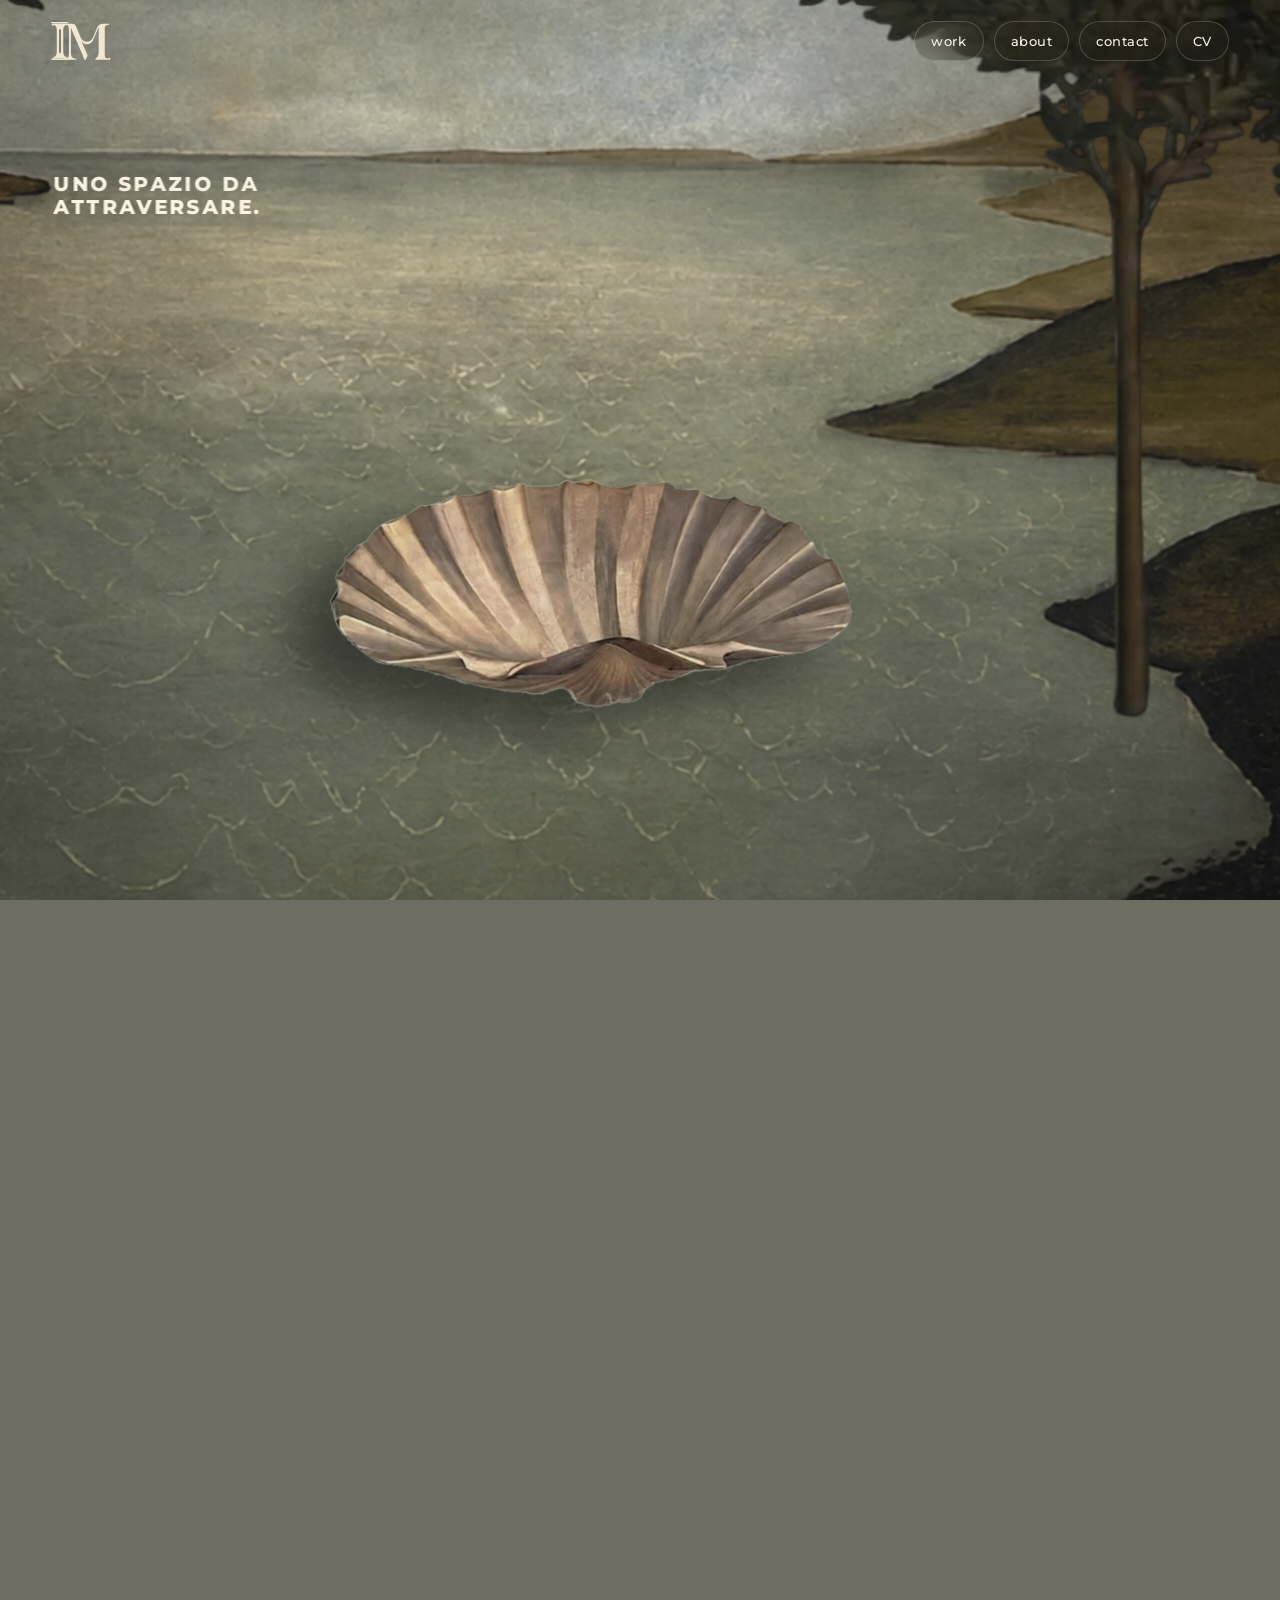
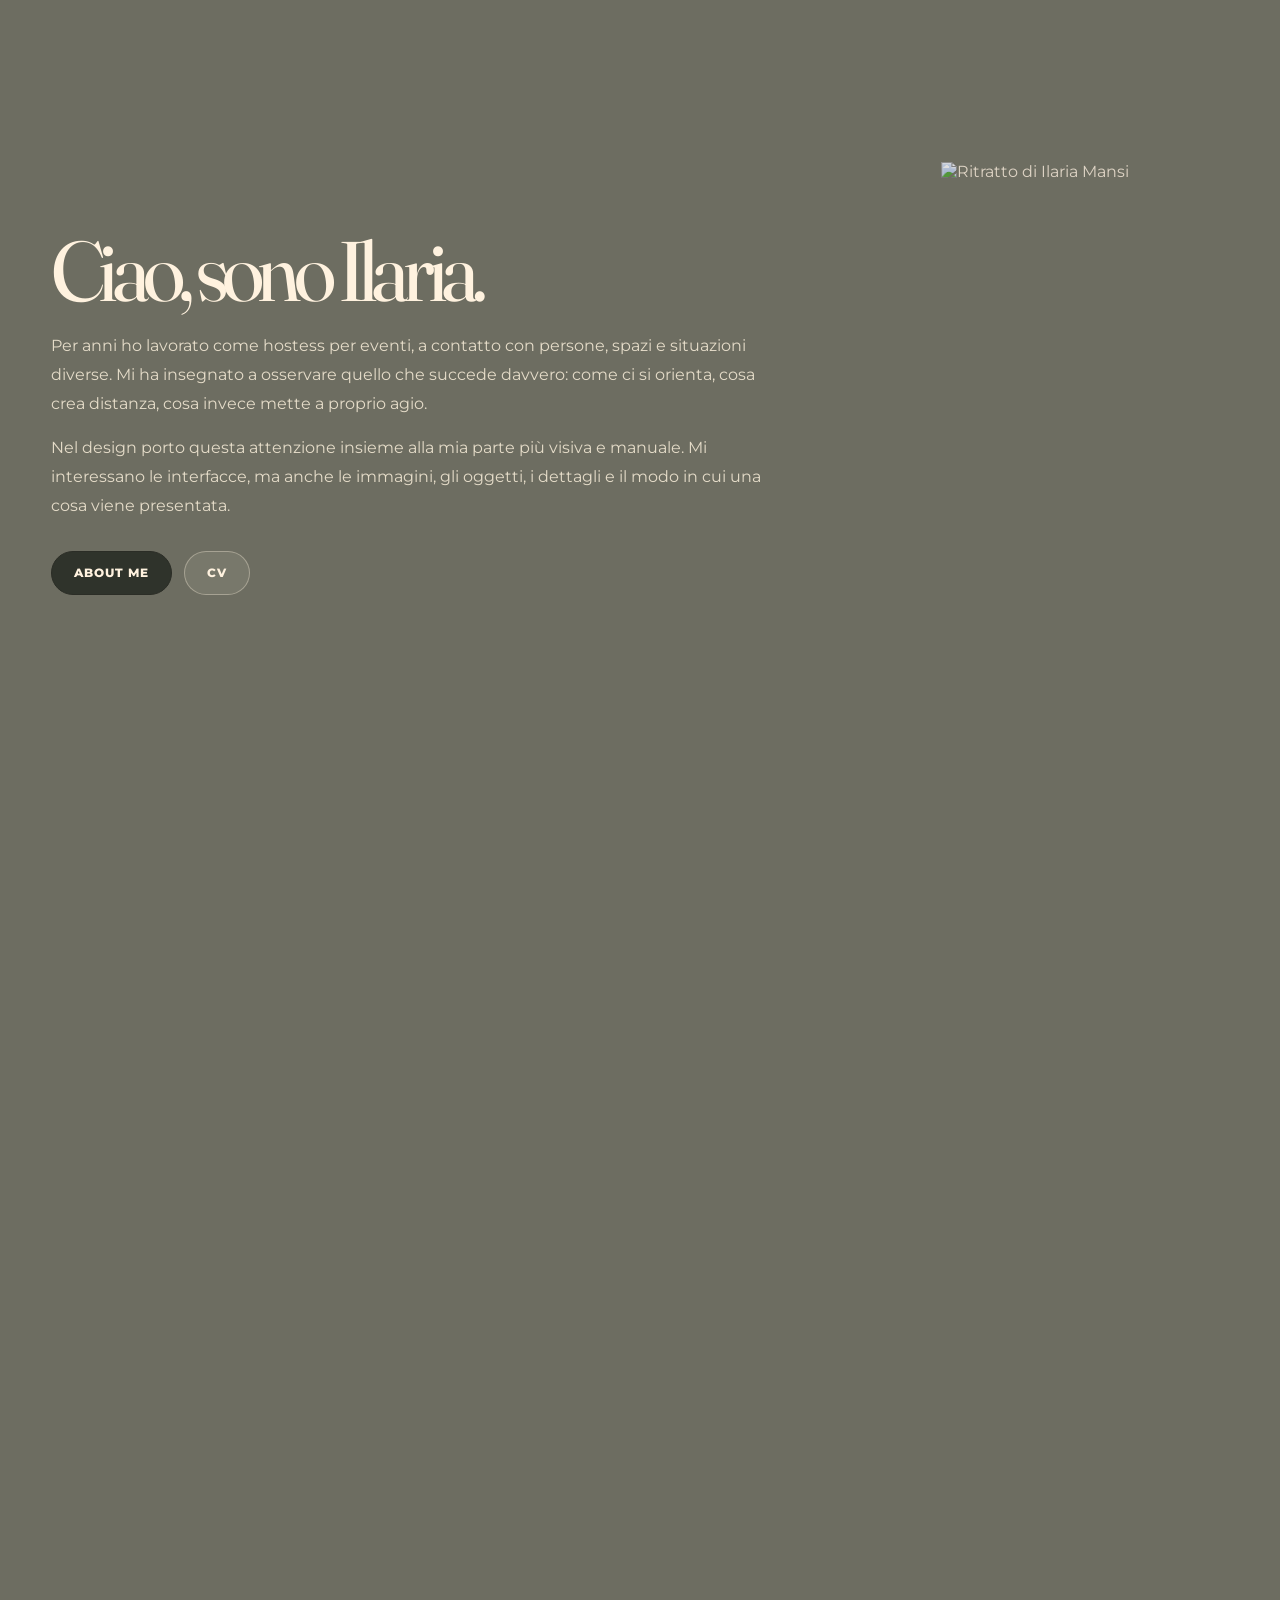
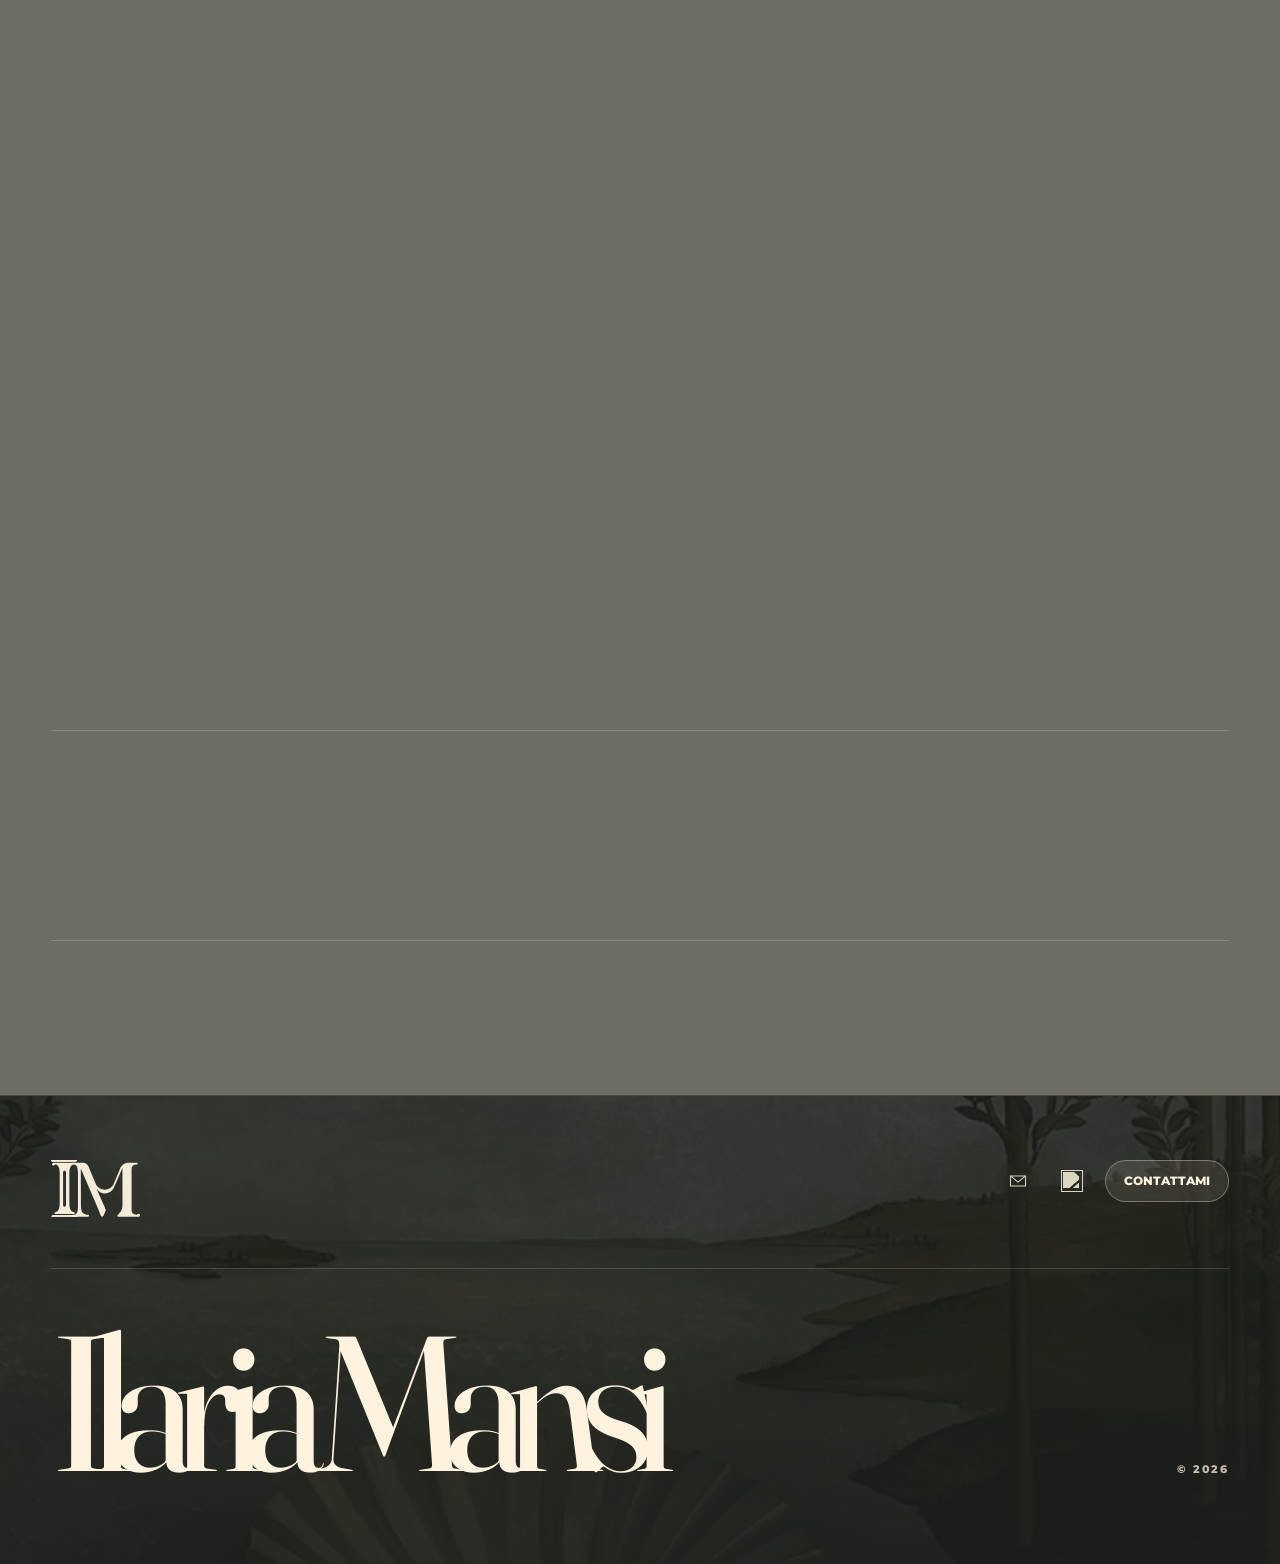
==== index.html @ c9375a9f "upload portfolio" ====
<!doctype html>
<html lang="it">

<head>
  <meta charset="utf-8">
  <meta name="viewport" content="width=device-width, initial-scale=1">
  <link rel="preconnect" href="https://fonts.googleapis.com">
  <link rel="preconnect" href="https://fonts.gstatic.com" crossorigin>
  <link
    href="https://fonts.googleapis.com/css2?family=Fraunces:opsz,wght@9..144,300;9..144,400;9..144,600&family=Montserrat:wght@400;500;600&display=swap"
    
    rel="stylesheet">
  <link rel="icon" href="assets/img/favicon/favicon.png" sizes="any">
  <link rel="stylesheet" href="css/style.css">
  <title>Ilaria Mansi – Visual & UX Designer</title>
  <meta name="description"
    content="Portfolio di Ilaria Mansi, junior designer tra UX/UI, visual design e contenuto digitale.">
  <link rel="stylesheet" href="css/home.css">
</head>

<body class="is-home">
  <div id="top"></div>
  <header class="nav" role="banner">
    <div class="nav__inner"><a class="nav__logo" href="index.html#top" aria-label="Home"><img class="logo logo--mark"
          src="assets/img/logo/im-mark-light.svg" alt="Ilaria Mansi"></a>
      <nav class="nav__links" aria-label="Menu principale"><a href="index.html#projects">work</a><a
          href="about.html">about</a><a href="contact.html">contact</a><a href="cv.html">CV</a></nav><input
        class="navToggle" type="checkbox" id="navToggle"><label class="nav__burger" for="navToggle"
        aria-label="Apri menu"><span class="nav__burgerIcon" aria-hidden="true"></span></label>
    </div>
  </header>
  <div class="navOverlay" aria-hidden="true">
    <nav class="navOverlay__panel" aria-label="Menu mobile"><a href="index.html#projects">work</a><a
        href="about.html">about</a><a href="contact.html">contact</a><a href="cv.html">CV</a></nav>
  </div>
  <section class="artHero" aria-label="Ingresso portfolio">
    <div class="artHero__sticky">
      <div class="artHero__scene" aria-hidden="true"><img class="artHero__layer artHero__base"
          src="assets/img/scene/art.jpg" alt=""><img class="artHero__layer artHero__sea"
          src="assets/img/scene/sea-bg.png" alt=""><img class="artHero__layer artHero__shell"
          src="assets/img/scene/shell.png" alt=""><img class="artHero__layer artHero__trees"
          src="assets/img/scene/trees.png" alt=""><img class="artHero__mobileScene" src="assets/img/scene/mobile-scene.png" alt=""><img class="artHero__mobileShell" src="assets/img/scene/shell-mobile.png" alt=""></div>
      
      <div class="artHero__copy">
        <h1>Junior UX/UI Designer</h1>
        <p></p>Progetto esperienze e interfacce digitali con attenzione alla chiarezza e ai dettagli.</p>
      </div>
      <div class="artHero__text artHero__text--one">
        <p>Uno spazio da attraversare.</p>
      </div>
      <div class="artHero__text artHero__text--two">
        <p>Il quadro diventa uno porta di ingresso</p>
      </div>
      <div class="artHero__text artHero__text--three">
        <p>Dal paesaggio ai progetti.</p>
      </div>


      <div class="artHero__next">
        <h2>Un portfolio pensato come uno spazio da esplorare.</h2>
        <p>Ho scelto una scena ispirata alla rilettura della <em>Nascita di Venere</em> di José Manuel Ballester perché mi interessava partire da un paesaggio svuotato dai personaggi, dove resta solo l’ambiente. <br> Il portfolio nasce da qui: non una semplice vetrina, ma uno spazio in cui entrare, orientarsi e scoprire i progetti con calma.</p>
        <div class="homeActions">
          <a class="homeButton homeButton--light" href="#projects">Vedi i progetti</a>
          <a class="homeButton homeButton--ghost" href="about.html">About me</a>
        </div>
      </div>
      <div class="artHero__scroll" aria-hidden="true"><span>scorri per attraversare il quadro</span></div>
    </div>
  </section>
  <section class="sceneBridge" aria-label="Transizione">
    <div class="sceneBridge__line"></div>
    <p>Lo spazio si ricompone: l’immagine emerge, il rumore si dissolve, il progetto prende forma.</p>
  </section>
  <main class="homeMain">
    <section class="homeSection homeAbout">
      <div class="container homeAbout__grid">
        <div class="homeAbout__copy revealBlock">
          <h2>Ciao, sono Ilaria.</h2>
          <p>Per anni ho lavorato come hostess per eventi, a contatto con persone, spazi e situazioni diverse. Mi ha insegnato a osservare quello che succede davvero: come ci si orienta, cosa crea distanza, cosa invece mette a proprio agio.</p>
          <p>Nel design porto questa attenzione insieme alla mia parte più visiva e manuale. Mi interessano le interfacce, ma anche le immagini, gli oggetti, i dettagli e il modo in cui una cosa viene presentata.</p>
          <div class="homeActions"><a class="homeButton homeButton--dark" href="about.html">About me</a><a
              class="homeButton homeButton--ghost" href="cv.html">CV</a></div>
        </div>
        <figure class="homeAbout__photo revealBlock"><img src="assets/img/home/foto.png" alt="Ritratto di Ilaria Mansi">
        </figure>
      </div>
    </section>
    <section class="homeSection homeProjects homeSection--tone" id="projects">
      <div class="container">
        <div class="homeSectionHead revealBlock">
          <h2>Casi studio</h2>
        </div>
        <div class="homeGallery">
          <article class="homeProject revealBlock"><a class="homeProject__image" href="project/ecodream/index.html"><img
                src="assets/img/home/cover-ecodream.png" alt="Anteprima progetto Ecodream"></a>
            <div class="homeProject__content">
              <h3>Ecodream</h3>
              <p>UX research e redesign di un e-commerce sostenibile.</p><a href="project/ecodream/index.html">Apri progetto →</a>
            </div>
          </article>
          <article class="homeProject homeProject--reverse revealBlock"><a class="homeProject__image"
              href="project/lmsc/index.html"><img src="assets/img/home/cover-lmsc.jpg"
                alt="Anteprima progetto Last Minute Sotto Casa"></a>
            <div class="homeProject__content">
              <h3>Last Minute Sotto Casa</h3>
              <p>Redesign di una landing page per rendere più chiaro il valore del servizio.</p><a href="project/lmsc/index.html">Apri progetto →</a>
            </div>
          </article>
          <article class="homeProject revealBlock"><a class="homeProject__image" href="project/lookbook/index.html"><img
                src="assets/img/home/cover-lookbook.jpg" alt="Anteprima progetto LookBook"></a>
            <div class="homeProject__content">
              <h3>LookBook</h3>
              <p>Concept editoriale e UI writing.</p><a href="project/lookbook/index.html">Apri progetto →</a>
            </div>
          </article>
          <article class="homeProject homeProject--reverse revealBlock"><a class="homeProject__image"
              href="project/meditactive/index.html"><img src="assets/img/home/cover-meditactive.jpg"
                alt="Anteprima progetto MeditActive"></a>
            <div class="homeProject__content">
              <h3>MeditActive</h3>
              <p>Brand identity e UI concept per un’app di meditazione.</p><a href="project/meditactive/index.html">Apri progetto →</a>
            </div>
          </article>
        </div>
      </div>
    </section>
    <section class="homeSection homeRoles">
      <div class="container">
        <div class="homeSectionHead revealBlock">
          <h2>Come posso contribuire</h2>
          <p> Qui raccolgo le aree in cui posso essere utile oggi, mentre continuo a crescere.</p>
        </div>
        <div class="homeRoles__grid">
          <article class="revealBlock">
            <h3>UX/UI junior</h3>
            <p>Ricerca, organizzazione delle informazioni e progettazione di interfacce.</p>
          </article>
          <article class="revealBlock">
            <h3>Visual design</h3>
            <p>Identità visive, composizione e cura dei dettagli.</p>
          </article>
          <article class="revealBlock">
            <h3>Contenuti</h3>
            <p>Microcopy e presentazioni che aiutano a comunicare meglio un progetto.</p>
          </article>
        </div>
      </div>
    </section>
  </main>
  <footer class="siteFooter">
  <div class="siteFooter__inner">
    <div class="siteFooter__top">
      <a class="siteFooter__logo" href="index.html#top" aria-label="Home"><img src="assets/img/logo/im-mark-light.svg" alt="Ilaria Mansi"></a>
      <div class="siteFooter__contact" aria-label="Contatti principali">
        <a class="siteFooter__iconLink" href="mailto:ilariamansi96@gmail.com" aria-label="Scrivimi una email"><img src="assets/img/icons/email.svg" alt=""></a>
        <a class="siteFooter__iconLink" href="https://www.linkedin.com/in/ilaria-mansi/" target="_blank" rel="noopener" aria-label="LinkedIn"><img src="assets/img/home/linkedin.png" alt=""></a>
        <a class="siteFooter__contactText" href="contact.html">Contattami</a>
      </div>
    </div>
    <p class="siteFooter__brand">Ilaria Mansi</p>
    <p class="siteFooter__copy">© 2026</p>
  </div>
</footer>
  <script src="js/main.js"></script>
</body>

</html>
---- css/style.css ----
* {
  box-sizing: border-box
}

html,
body {
  margin: 0;
  min-height: 100%
}

html {
  scroll-behavior: smooth;
  background: #f3efe5
}

:root {
  --max: 1520px;
  --pad-x: clamp(22px, 4vw, 76px);
  --nav-h: 82px;
  --ink: #fff4df;
  --muted: rgba(17, 19, 18, .64);
  --paper: #8F8D79;
  --paper-2: #ded1b8;
  --cream: #fff4df;
  --dark: #111312;
  --sea: #6b8496;
  --olive: #68755e;
  --line: rgba(21, 26, 24, .15);
  --font-serif: "Fraunces", ui-serif, serif;
  --font-sans: "Montserrat", system-ui, sans-serif;
  --ease: cubic-bezier(.22, 1, .36, 1)
}

body {
  overflow-x: hidden;
  font-family: var(--font-sans);
  color: var(--ink);
  background: var(--paper);
  -webkit-font-smoothing: antialiased;
  text-rendering: optimizeLegibility
}

img {
  max-width: 100%;
  display: block
}

a {
  color: inherit;
  text-decoration: none
}

button,
input,
textarea {
  font: inherit
}

.container {
  width: min(var(--max), 100%);
  margin: 0 auto;
  padding: 0 var(--pad-x)
}

.eyebrow {
  margin: 0 0 14px;
  font-size: 11px;
  font-weight: 800;
  letter-spacing: .18em;
  text-transform: uppercase;
  color: rgba(21, 26, 24, .48)
}

.eyebrow--light {
  color: rgba(251, 245, 233, .68)
}

.nav {
  position: fixed;
  inset: 0 0 auto 0;
  height: var(--nav-h);
  z-index: 7000;
  pointer-events: none
}

.nav__inner {
  width: min(var(--max), 100%);
  height: 100%;
  margin: 0 auto;
  padding: 0 var(--pad-x);
  display: flex;
  align-items: center;
  justify-content: space-between
}

.nav__logo,
.nav__links,
.nav__burger {
  pointer-events: auto
}

.nav__logo {
  display: inline-flex;
  align-items: center;
  width: clamp(58px, 6vw, 83px);
  height: 44px;
  z-index: 7002
}

.nav__logo .logo {
  height: 38px;
  width: 100%;
  object-fit: contain;
  object-position: left center;
  filter: brightness(0);
  opacity: .96;
  transition: opacity .25s var(--ease), transform .25s var(--ease)
}

.nav__links {
  display: flex;
  align-items: center;
  gap: 10px
}

.nav__links a {
  min-height: 40px;
  display: inline-flex;
  align-items: center;
  padding: 0 16px;
  border-radius: 999px;
  backdrop-filter: blur(16px) saturate(130%);
  -webkit-backdrop-filter: blur(16px) saturate(130%);
  box-shadow: 0 12px 34px rgba(21, 26, 24, .045);
  font-size: 13px;
  font-weight: 500;
  letter-spacing: .04em;
  transition: transform .22s var(--ease), background .22s var(--ease), border-color .22s var(--ease)
}

.nav__links a:hover {
  background: rgb(251, 245, 233);
  border-color: rgba(143, 75, 57, .26);
  transform: translateY(-1px)
}

.navToggle {
  position: absolute;
  width: 1px;
  height: 1px;
  margin: -1px;
  overflow: hidden;
  clip: rect(0, 0, 0, 0);
  border: 0
}

.nav__burger {
  display: none;
  width: 44px;
  height: 44px;
  border: 1px solid rgba(251, 245, 233, .55);
  border-radius: 999px;
  background: rgba(251, 245, 233, .55);
  backdrop-filter: blur(16px) saturate(130%);
  -webkit-backdrop-filter: blur(16px) saturate(130%);
  cursor: pointer
}

.nav__burgerIcon {
  width: 22px;
  height: 2px;
  background: var(--muted);
  position: relative;
  display: block
}

.nav__burgerIcon:before,
.nav__burgerIcon:after {
  content: "";
  position: absolute;
  left: 0;
  width: 22px;
  height: 2px;
  background: var(--ink);
  transition: transform .22s var(--ease), top .22s var(--ease)
}

.nav__burgerIcon:before {
  top: -6px
}

.nav__burgerIcon:after {
  top: 6px
}

.navOverlay {
  position: fixed;
  inset: 0;
  z-index: 6999;
  opacity: 0;
  visibility: hidden;
  pointer-events: none;
  background: rgba(243, 239, 229, .72);
  backdrop-filter: blur(28px) saturate(150%);
  -webkit-backdrop-filter: blur(28px) saturate(150%);
  transition: opacity .25s var(--ease), visibility .25s var(--ease)
}

.navOverlay__panel {
  min-height: 100vh;
  display: grid;
  place-content: center;
  gap: 28px;
  text-align: center
}

.navOverlay__panel a {
  font-size: 18px;
  font-weight: 800;
  letter-spacing: .16em;
  text-transform: uppercase
}

@media(max-width:900px) {
  .nav__links {
    display: none
  }

  .nav__burger {
    display: grid;
    place-items: center
  }

  .nav__logo {
    width: 76px
  }

  body:has(#navToggle:checked) .navOverlay {
    opacity: 1;
    visibility: visible;
    pointer-events: auto
  }

  body:has(#navToggle:checked) .nav__burgerIcon {
    background: transparent
  }

  body:has(#navToggle:checked) .nav__burgerIcon:before {
    top: 0;
    transform: rotate(45deg)
  }

  body:has(#navToggle:checked) .nav__burgerIcon:after {
    top: 0;
    transform: rotate(-45deg)
  }
}

.button,
.homeButton,
.btn {
  min-height: 44px;
  display: inline-flex;
  align-items: center;
  justify-content: center;
  padding: 0 22px;
  border-radius: 999px;
  font-size: 12px;
  font-weight: 800;
  letter-spacing: .08em;
  text-transform: uppercase;
  transition: transform .22s var(--ease), background .22s var(--ease), border-color .22s var(--ease)
}

.button:hover,
.homeButton:hover,
.btn:hover {
  transform: translateY(-2px)
}

.button--dark,
.homeButton--dark,
.btn--primary {
  background: var(--dark);
  color: var(--cream) !important
}

.button--ghost,
.homeButton--ghost,
.btn--secondary {
  border: 1px solid var(--line);
  background: rgba(255, 255, 255, .28);
  color: var(--ink) !important
}

.button--light,
.homeButton--light {
  background: var(--cream);
  color: var(--ink) !important
}

.actionRow,
.buttonRow {
  display: flex;
  flex-wrap: wrap;
  gap: 12px;
  margin-top: 28px
}

.pageHero {
  width: min(var(--max), 100%);
  margin: 0 auto;
  padding: calc(var(--nav-h) + 90px) var(--pad-x) clamp(82px, 10vw, 150px)
}

.pageHero__grid {
  display: grid;
  grid-template-columns: minmax(0, 1.05fr) minmax(300px, .62fr);
  gap: clamp(34px, 7vw, 112px);
  align-items: end
}

.pageKicker {
  margin: 0 0 24px;
  font-family: var(--font-serif);
  font-weight: 400;
  font-size: clamp(80px, 12vw, 180px);
  line-height: .78;
  letter-spacing: -.09em
}

.pageHero h1 {
  margin: 0;
  max-width: 1040px;
  font-family: var(--font-serif);
  font-weight: 400;
  font-size: clamp(50px, 7.4vw, 132px);
  line-height: .84;
  letter-spacing: -.085em
}

.pageHero p {
  margin: 0;
  font-size: 16px;
  line-height: 1.8;
  color: var(--muted)
}

.contentSection {
  width: min(var(--max), 100%);
  margin: 0 auto;
  padding: clamp(78px, 9vw, 140px) var(--pad-x)
}

.contentSection--tone {
  width: 100%;
  max-width: none;
  background: var(--paper-2)
}

.contentSection--tone>* {
  width: min(var(--max), 100%);
  margin: 0 auto
}

.contentGrid {
  display: grid;
  grid-template-columns: minmax(240px, .56fr) minmax(0, 1fr);
  gap: clamp(34px, 7vw, 112px)
}

.contentGrid h2 {
  margin: 0;
  font-family: var(--font-serif);
  font-weight: 400;
  font-size: clamp(42px, 5.4vw, 92px);
  line-height: .9;
  letter-spacing: -.075em
}

.contentGrid p,
.contentGrid li {
  font-size: 16px;
  line-height: 1.85;
  color: var(--muted)
}

.panel {
  padding: clamp(24px, 3vw, 38px);
  border-radius: 24px;
  background: rgba(255, 255, 255, .32);
  box-shadow: 0 20px 64px rgba(21, 26, 24, .045)
}

.cardGrid {
  display: grid;
  grid-template-columns: repeat(3, minmax(0, 1fr));
  gap: 18px
}

.infoCard {
  padding: 28px;
  border-radius: 24px;
  background: rgba(255, 255, 255, .32);
  box-shadow: 0 18px 58px rgba(21, 26, 24, .04)
}

.infoCard small {
  display: block;
  margin-bottom: 14px;
  font-size: 11px;
  font-weight: 800;
  letter-spacing: .16em;
  text-transform: uppercase;
  color: rgba(21, 26, 24, .45)
}

.infoCard h3 {
  margin: 0;
  font-family: var(--font-serif);
  font-weight: 400;
  font-size: clamp(28px, 2.8vw, 44px);
  line-height: 1;
  letter-spacing: -.055em
}

.infoCard p {
  margin: 16px 0 0;
  font-size: 15px;
  line-height: 1.72;
  color: var(--muted)
}

.revealBlock,
[data-parallax-text] {
  opacity: 0;
  transform: translateY(34px);
  transition: opacity .78s var(--ease), transform .78s var(--ease)
}

.revealBlock.is-visible,
[data-parallax-text].is-visible {
  opacity: 1;
  transform: translateY(0)
}

.siteFooter {
  position: relative;
  overflow: hidden;
  color: var(--cream);
  background: linear-gradient(135deg, #30362c 0%, #46513f 48%, #6f786f 100%);
  border-top: 0
}

.siteFooter__inner {
  width: min(var(--max), 100%);
  margin: 0 auto;
  padding: clamp(52px, 6vw, 92px) var(--pad-x) clamp(24px, 3vw, 36px);
  display: grid;
  grid-template-columns: minmax(180px, .55fr) minmax(240px, .9fr);
  grid-template-areas: "meta contact" "brand contact" "copy contact";
  gap: clamp(22px, 4vw, 54px);
  align-items: end
}

.siteFooter__visual,
.siteFooter:after,
.siteFooter__cta,
.siteFooter__actions,
.siteFooter__social {
  display: none
}

.siteFooter__meta {
  grid-area: meta;
  display: flex;
  flex-wrap: wrap;
  gap: 10px 22px
}

.siteFooter__meta p,
.siteFooter__copy {
  margin: 0;
  font-size: 11px;
  font-weight: 800;
  letter-spacing: .16em;
  text-transform: uppercase;
  color: rgba(251, 245, 233, .7)
}

.siteFooter__contact {
  grid-area: contact;
  justify-self: end;
  display: flex;
  gap: 16px;
  align-items: center
}

.siteFooter__textLink {
  min-height: 42px;
  display: inline-flex;
  align-items: center;
  padding: 0 16px;
  border: 1px solid rgba(251, 245, 233, .34);
  border-radius: 999px;
  font-size: 12px;
  font-weight: 800;
  letter-spacing: .1em;
  text-transform: uppercase;
  color: rgba(251, 245, 233, .78);
  transition: background .22s var(--ease), color .22s var(--ease), transform .22s var(--ease)
}

.siteFooter__textLink:hover {
  background: rgba(251, 245, 233, .12);
  color: var(--cream);
  transform: translateY(-2px)
}

.siteFooter__iconLink {
  width: 42px;
  height: 42px;
  display: grid;
  place-items: center;
  border: 1px solid rgba(251, 245, 233, .34);
  border-radius: 999px;
  color: var(--cream);
  transition: background .22s var(--ease), transform .22s var(--ease), border-color .22s var(--ease)
}

.siteFooter__iconLink:hover {
  background: rgba(251, 245, 233, .12);
  border-color: rgba(251, 245, 233, .58);
  transform: translateY(-2px)
}

.siteFooter__iconLink img {
  width: 21px;
  height: 21px;
  object-fit: contain;
  filter: brightness(0) invert(1);
  opacity: .92
}

.siteFooter__brand {
  grid-area: brand;
  margin: 0;
  font-family: var(--font-serif);
  font-weight: 400;
  font-size: clamp(68px, 13.5vw, 224px);
  line-height: .78;
  letter-spacing: -.105em;
  color: rgba(251, 245, 233, .96)
}

.siteFooter__copy {
  grid-area: copy
}

.accentLine {
  display: block;
  width: 72px;
  height: 1px;
  background: var(--accent);
  opacity: .65
}

@media(max-width:900px) {

  .pageHero__grid,
  .contentGrid,
  .cardGrid,
  .siteFooter__inner {
    grid-template-columns: 1fr
  }

  .siteFooter__inner {
    grid-template-areas: "meta" "contact" "brand" "copy";
    align-items: start
  }

  .siteFooter__contact {
    justify-self: start;
    text-align: left;
    grid-template-columns: 1fr 1fr
  }

  .siteFooter__brand {
    font-size: clamp(62px, 20vw, 132px)
  }
}

/* === v9 art direction refinement: palette, nav, footer, visual coherence === */
body {
  background: var(--paper);
}

.nav {
  --nav-fg: var(--ink);
  transition: color .28s var(--ease);
}

.nav.is-over-hero {
  --nav-fg: #fbf3e4;
}

.nav__logo .logo {
  filter: none;
}

.nav.is-over-hero .nav__logo .logo {
  filter: none, invert(1);
}

.nav__links a {
  color: var(--nav-fg);
  background: rgba(242, 234, 219, .18);
  border: 1px solid rgba(17, 19, 18, .10);
  box-shadow: none;
}

.nav.is-over-hero .nav__links a {
  background: rgba(17, 19, 18, .10);
  border-color: rgba(251, 243, 228, .22);
  color: #fbf3e4;
}

.nav__links a:hover {
  background: rgba(220, 200, 167, .25);
  border-color: rgba(155, 84, 75, .28);
}

.nav.is-over-hero .nav__links a:hover {
  background: rgba(251, 243, 228, .14);
  border-color: rgba(251, 243, 228, .40);
}

.nav__burger {
  border-color: rgba(17, 19, 18, .14);
  background: rgba(242, 234, 219, .20);
}

.nav.is-over-hero .nav__burger {
  border-color: rgba(251, 243, 228, .32);
  background: rgba(17, 19, 18, .10);
}

.nav.is-over-hero .nav__burgerIcon,
.nav.is-over-hero .nav__burgerIcon:before,
.nav.is-over-hero .nav__burgerIcon:after {
  background: #fbf3e4;
}

.panel,
.infoCard,
.homeRoles__grid article {
  border-radius: 0;
  background: transparent;
  box-shadow: none;
  border-top: 1px solid rgba(17, 19, 18, .13);
}

.projectTags span {
  background: transparent;
  border: 1px solid rgba(17, 19, 18, .16);
}

.button,
.homeButton,
.btn {
  border-radius: 999px;
}

.siteFooter {
  min-height: min(78vh, 780px);
  color: var(--cream);
  background: #111312;
  isolation: isolate;
}

.siteFooter:before {
  content: "";
  position: absolute;
  inset: 0;
  z-index: -2;
  background: url('../assets/img/home/art.jpg') center center/cover no-repeat;
  opacity: .72;
  filter: saturate(.98) contrast(1.02) brightness(.72);
}

.siteFooter:after {
  content: "";
  display: block;
  position: absolute;
  inset: 0;
  z-index: -1;
  background: linear-gradient(90deg, rgba(17, 19, 18, .78), rgba(17, 19, 18, .34) 46%, rgba(17, 19, 18, .70));
}

.siteFooter__inner {
  min-height: min(78vh, 780px);
  grid-template-columns: 1fr auto;
  grid-template-areas: "meta contact" "brand brand" "copy copy";
  align-content: end;
}

.siteFooter__brand {
  white-space: nowrap;
  font-size: clamp(58px, 13.8vw, 210px);
  line-height: .75;
  letter-spacing: -.11em;
}

.siteFooter__contact {
  align-self: start;
}

.siteFooter__textLink,
.siteFooter__iconLink {
  background: rgba(251, 243, 228, .04);
  border-color: rgba(251, 243, 228, .34);
  backdrop-filter: blur(8px);
  -webkit-backdrop-filter: blur(8px);
}

.siteFooter__meta p,
.siteFooter__copy {
  color: rgba(251, 243, 228, .78);
}

@media(max-width:900px) {
  .siteFooter__brand {
    white-space: normal;
    letter-spacing: -.09em
  }
}


/* === v10 shared palette/footer refinement === */
::selection {
  background: rgba(155, 84, 75, .28);
  color: var(--ink)
}

.siteFooter:before {
  background: url('../assets/img/home/art.jpg') center center/cover no-repeat;
  opacity: .82;
  filter: saturate(1.05) contrast(1.03) brightness(.66);
}


.siteFooter__brand {
  color: #fff4df;
}

.siteFooter__textLink:hover,
.siteFooter__iconLink:hover {
  background: rgba(220, 200, 167, .16);
  border-color: rgba(220, 200, 167, .62);
}


/* === FINAL ART DIRECTION CLEANUP — pittorico, meno box, footer ordinato === */
:root {
  --ink: #fff3df;
  --cream: #fff3df;
  --paper: #676b5f;
  --paper-2: #5b6056;
  --muted: rgba(255, 243, 223, .72);
  --dark: #171912;
  --accent: #2f2a20;
  --accent-2: #4a5047;
  --accent-3: #8a806d;
  --sea: #676b5f;
  --olive: #555d50;
  --line: rgba(255, 243, 223, .18);
}

html,
body {
  background: var(--paper) !important;
}

body {
  color: var(--ink) !important;
}

.button--dark,
.homeButton--dark,
.btn--primary {
  background: #2f2a20 !important;
  border: 1px solid rgba(255, 243, 223, .20) !important;
  color: var(--cream) !important;
}

.button--dark:hover,
.homeButton--dark:hover,
.btn--primary:hover {
  background: #232018 !important;
}

.button--ghost,
.homeButton--ghost,
.btn--secondary {
  background: transparent !important;
  border: 1px solid rgba(255, 243, 223, .34) !important;
  color: var(--cream) !important;
}

.button--light,
.homeButton--light {
  background: var(--cream) !important;
  color: #26231b !important;
}

.panel,
.infoCard {
  background: transparent !important;
  border: 0 !important;
  box-shadow: none !important;
  padding: 0 !important;
  border-radius: 0 !important;
}

.pageHero .panel {
  max-width: 42rem;
  padding-top: .35rem !important;
  border-top: 1px solid rgba(255, 243, 223, .22) !important;
}

.contentSection--tone {
  background: #5f6459 !important;
}

.contentGrid p,
.contentGrid li,
.pageHero p,
.infoCard p {
  color: rgba(255, 243, 223, .74) !important;
}

.cardGrid {
  gap: 0 !important;
  border-top: 1px solid rgba(255, 243, 223, .18);
  border-bottom: 1px solid rgba(255, 243, 223, .18);
}

.infoCard {
  padding: 28px 0 !important;
  border-top: 1px solid rgba(255, 243, 223, .12) !important;
}

.infoCard:first-child {
  border-top: 0 !important;
}

.infoCard small {
  color: rgba(255, 243, 223, .48) !important;
}

.infoCard h3 {
  color: var(--cream) !important;
}

.nav__links a,
.nav__burger {
  background: rgba(47, 42, 32, .18) !important;
  border-color: rgba(255, 243, 223, .22) !important;
}

.nav__links a:hover {
  background: rgba(255, 243, 223, .12) !important;
}

.siteFooter {
  background: #4f554d !important;
  color: var(--cream) !important;
  border-top: 1px solid rgba(255, 243, 223, .16);
}

.siteFooter:before,
.siteFooter:after {
  display: none !important;
}

.siteFooter__inner {
  width: min(var(--max), 100%);
  margin: 0 auto;
  padding: clamp(34px, 5vw, 70px) var(--pad-x) 26px !important;
  display: grid !important;
  grid-template-columns: 1fr auto !important;
  grid-template-areas: "top top" "brand copy" !important;
  gap: clamp(26px, 4vw, 52px) !important;
  align-items: end !important;
}

.siteFooter__top {
  grid-area: top;
  display: flex;
  align-items: center;
  justify-content: space-between;
  gap: 24px;
  padding-bottom: clamp(28px, 4vw, 52px);
  border-bottom: 1px solid rgba(255, 243, 223, .16);
}

.siteFooter__logo {
  display: inline-flex;
  width: clamp(58px, 6vw, 86px);
}

.siteFooter__logo img {
  width: 100%;
  height: auto;
  filter: brightness(0) invert(1);
}

.siteFooter__contact {
  grid-area: auto !important;
  justify-self: end !important;
  display: flex !important;
  flex-wrap: wrap;
  justify-content: flex-end;
  gap: 10px 12px !important;
}

.siteFooter__textLink {
  min-height: auto !important;
  padding: 0 !important;
  border: 0 !important;
  border-radius: 0 !important;
  background: transparent !important;
  color: rgba(255, 243, 223, .78) !important;
  font-size: 12px !important;

}

.siteFooter__textLink:hover {
  color: var(--cream) !important;
  transform: none !important;
  background: transparent !important;
}

.siteFooter__brand {
  grid-area: brand !important;
  margin: 0 !important;
  font-size: clamp(42px, 8vw, 132px) !important;
  line-height: .85 !important;

  color: var(--cream) !important;
}

.siteFooter__copy {
  grid-area: copy !important;
  justify-self: end !important;
  margin: 0 !important;
  color: rgba(255, 243, 223, .64) !important;
}

.siteFooter__meta,
.siteFooter__iconLink {
  display: none !important;
}

@media(max-width:900px) {
  .siteFooter__inner {
    grid-template-columns: 1fr !important;
    grid-template-areas: "top" "brand" "copy" !important;
    gap: 22px !important;
  }

  .siteFooter__top {
    align-items: flex-start;
  }

  .siteFooter__contact {
    max-width: 180px;
    justify-content: flex-end !important;
    text-align: right;
  }

  .siteFooter__brand {
    font-size: clamp(52px, 18vw, 96px) !important;
    white-space: normal !important;
  }

  .siteFooter__copy {
    justify-self: start !important;
  }
}


/* === FINAL VISUAL FIX: quadro palette, contrasto, footer Ballester === */
:root {
  --ink: #fff2df;
  --cream: #fff2df;
  --muted: rgba(255, 242, 223, .78);
  --paper: #5f675e;
  --paper-2: #535a51;
  --dark: #171815;
  --accent: #332b22;
  --accent-2: #445149;
  --accent-3: #7e7765;
  --sea: #5f675e;
  --olive: #596153;
  --line: rgba(255, 242, 223, .22);
}

html,
body {
  background: var(--paper) !important;
}

body {
  color: var(--cream) !important;
}

.eyebrow {
  color: rgba(255, 242, 223, .62) !important;
}

.button--dark,
.homeButton--dark,
.btn--primary {
  background: #2d271f !important;
  border: 1px solid rgba(255, 242, 223, .22) !important;
  color: var(--cream) !important;
}

.button--ghost,
.homeButton--ghost,
.btn--secondary {
  background: rgba(255, 242, 223, .08) !important;
  border: 1px solid rgba(255, 242, 223, .30) !important;
  color: var(--cream) !important;
}

.button--light,
.homeButton--light {
  background: var(--cream) !important;
  color: #2d271f !important;
}

.panel,
.infoCard {
  background: transparent !important;
  box-shadow: none !important;
  border-radius: 0 !important;
  border-top: 1px solid rgba(255, 242, 223, .18) !important;
}

.contentGrid p,
.contentGrid li,
.pageHero p,
.infoCard p {
  color: rgba(255, 242, 223, .78) !important;
}

.nav__links a {
  border-color: rgba(255, 242, 223, .20) !important;
}

.nav__links a:hover {
  background: rgba(255, 242, 223, .14) !important;
}

.siteFooter {
  position: relative !important;
  overflow: hidden !important;
  min-height: 52vh;
  background: #262a24 !important;
  color: var(--cream) !important;
}

.siteFooter::before {
  content: "" !important;
  display: block !important;
  position: absolute !important;
  inset: 0 !important;
  background: url('../assets/img/home/footer.jpg') center center / cover no-repeat !important;
  opacity: .42 !important;
  filter: saturate(.86) contrast(1.04) brightness(.62) !important;
  transform: scale(1.04);
  z-index: 0 !important;
}

.siteFooter::after {
  content: "" !important;
  display: block !important;
  position: absolute !important;
  inset: 0 !important;
  background: linear-gradient(180deg, rgba(28, 31, 27, .36) 0%, rgba(28, 31, 27, .74) 100%) !important;
  z-index: 1 !important;
}

.siteFooter__inner {
  position: relative !important;
  z-index: 2 !important;
  min-height: 52vh;
  display: grid !important;
  grid-template-rows: auto 1fr auto !important;
  gap: clamp(24px, 4vw, 54px) !important;
  padding: clamp(38px, 5vw, 78px) var(--pad-x) clamp(24px, 3vw, 36px) !important;
}

.siteFooter__top {
  display: flex !important;
  justify-content: space-between !important;
  align-items: flex-start !important;
  gap: 24px !important;
}

.siteFooter__logo {
  display: inline-flex !important;
  width: clamp(64px, 7vw, 96px) !important;
}

.siteFooter__logo img {
  width: 100%;
  height: auto;
  filter: brightness(0) invert(1) !important;
}

.siteFooter__contact {
  display: flex !important;
  flex-wrap: wrap !important;
  justify-content: flex-end !important;
  gap: 10px !important;
}

.siteFooter__textLink {
  border: 1px solid rgba(255, 242, 223, .30) !important;
  background: rgba(255, 242, 223, .08) !important;
  color: rgba(255, 242, 223, .86) !important;
}

.siteFooter__textLink:hover {
  background: rgba(255, 242, 223, .16) !important;
  color: var(--cream) !important;
}

.siteFooter__brand {
  align-self: end !important;
  margin: 0 !important;
  color: var(--cream) !important;
  font-size: clamp(72px, 15vw, 220px) !important;
  line-height: .78 !important;
}

.siteFooter__copy {
  margin: 0 !important;
  color: rgba(255, 242, 223, .74) !important;
}

.siteFooter__meta,
.siteFooter__iconLink {
  display: none !important;
}

@media(max-width:900px) {
  .siteFooter {
    min-height: 54vh;
  }

  .siteFooter::before {
    opacity: .38 !important;
    background-position: center top !important;
  }

  .siteFooter__inner {
    min-height: 54vh;
  }

  .siteFooter__top {
    align-items: center !important;
  }

  .siteFooter__contact {
    justify-content: flex-end !important;
    max-width: 210px;
  }

  .siteFooter__textLink {
    font-size: 10px !important;
    padding: 0 12px !important;
    min-height: 36px !important;
  }

  .siteFooter__brand {
    font-size: clamp(56px, 18vw, 104px) !important;
  }
}


/* === FINAL FOOTER LINKS: icone originali + contatto senza box === */
.siteFooter__contact {
  display: flex !important;
  align-items: center !important;
  justify-content: flex-end !important;
  gap: clamp(14px, 2vw, 22px) !important;
  flex-wrap: wrap !important;
}

.siteFooter__textLink {
  display: none !important;
}

.siteFooter__iconLink {
  display: inline-flex !important;
  width: auto !important;
  height: auto !important;
  border: 0 !important;
  border-radius: 0 !important;
  background: transparent !important;
  box-shadow: none !important;
  padding: 0 !important;
  opacity: .88 !important;
}

.siteFooter__iconLink:hover {
  background: transparent !important;
  transform: translateY(-2px) !important;
  opacity: 1 !important;
}

.siteFooter__iconLink img {
  display: block !important;
  width: 22px !important;
  height: 22px !important;
  object-fit: contain !important;
  filter: brightness(0) invert(1) !important;
}

.siteFooter__contactText {
  display: inline-flex !important;
  align-items: center !important;
  min-height: auto !important;
  border: 0 !important;
  background: transparent !important;
  padding: 0 !important;
  color: rgba(255, 242, 223, .9) !important;
  font-size: 12px !important;
  font-weight: 800 !important;

  text-transform: uppercase !important;
}

.siteFooter__contactText:hover {
  color: var(--cream) !important;
  transform: translateY(-2px) !important;
}

@media(max-width:900px) {
  .siteFooter__top {
    align-items: flex-start !important;
  }

  .siteFooter__contact {
    max-width: none !important;
    gap: 16px !important;
  }

  .siteFooter__iconLink img {
    width: 21px !important;
    height: 21px !important;
  }

  .siteFooter__contactText {
    font-size: 11px !important;
  }
}


/* === FOOTER FINAL ALIGNMENT: icone pari + contattami button === */
.siteFooter__contact {
  display: flex !important;
  align-items: center !important;
  justify-content: flex-end !important;
  gap: 12px !important;
  flex-wrap: wrap !important;
}

.siteFooter__iconLink {
  display: grid !important;
  place-items: center !important;
  flex: 0 0 42px !important;
  width: 42px !important;
  height: 42px !important;
  padding: 0 !important;
  border: 0 !important;
  border-radius: 999px !important;
  background: transparent !important;
  opacity: .92 !important;
}

.siteFooter__iconLink:hover {
  opacity: 1 !important;
  transform: translateY(-2px) !important;
  background: rgba(255, 242, 223, .08) !important;
}

.siteFooter__iconLink img {
  display: block !important;
  width: 22px !important;
  height: 22px !important;
  object-fit: contain !important;
  filter: brightness(0) invert(1) !important;
}

.siteFooter__contactText {
  display: inline-flex !important;
  align-items: center !important;
  justify-content: center !important;
  min-height: 42px !important;
  padding: 0 18px !important;
  border: 1px solid rgba(255, 242, 223, .34) !important;
  border-radius: 999px !important;
  background: rgba(255, 242, 223, .10) !important;
  color: var(--cream) !important;
  font-size: 12px !important;
  font-weight: 800 !important;

  text-transform: uppercase !important;
  white-space: nowrap !important;
}

.siteFooter__contactText:hover {
  background: rgba(255, 242, 223, .18) !important;
  transform: translateY(-2px) !important;
}

@media(max-width:900px) {
  .siteFooter__top {
    align-items: flex-start !important;
    gap: 18px !important;
  }

  .siteFooter__contact {
    justify-content: flex-end !important;
    gap: 10px !important;
    max-width: none !important;
  }

  .siteFooter__iconLink {
    flex-basis: 40px !important;
    width: 40px !important;
    height: 40px !important;
  }

  .siteFooter__iconLink img {
    width: 21px !important;
    height: 21px !important;
  }

  .siteFooter__contactText {
    min-height: 40px !important;
    padding: 0 15px !important;
    font-size: 11px !important;
  }
}

@media(max-width:430px) {
  .siteFooter__top {
    display: grid !important;
    grid-template-columns: auto 1fr !important;
    align-items: start !important;
  }

  .siteFooter__contact {
    justify-content: flex-end !important;
  }
}


/* === FINAL PALETTE + EDITORIAL CLEANUP === */
:root {
  --ink: #fff2df;
  --muted: rgba(255, 242, 223, .70);
  --paper: #6d6d61;
  --paper-2: #646458;
  --cream: #fff2df;
  --dark: #171812;
  --accent: #2f332b;
  --accent-2: #4e594f;
  --accent-3: #7b7662;
  --sea: #5f675d;
  --olive: #747160;
  --line: rgba(255, 242, 223, .14);
}

html,
body {
  background: var(--paper) !important;
  color: var(--ink) !important;
}

.eyebrow,
.pageHero p,
.contentGrid p,
.contentGrid li,
.infoCard p,
.homeSectionHead p:not(.eyebrow),
.homeAbout__copy p:not(.eyebrow),
.homeRoles__grid p {
  color: var(--muted) !important;
}

.button--dark,
.homeButton--dark,
.btn--primary {
  background: #24271f !important;
  border: 1px solid rgba(255, 242, 223, .14) !important;
  color: var(--cream) !important;
}

.button--ghost,
.homeButton--ghost,
.btn--secondary {
  background: rgba(255, 242, 223, .08) !important;
  border: 1px solid rgba(255, 242, 223, .18) !important;
  color: var(--cream) !important;
}

.button--light,
.homeButton--light {
  background: var(--cream) !important;
  color: #22231c !important;
}

.panel,
.infoCard {
  background: transparent !important;
  box-shadow: none !important;
  border-radius: 0 !important;
  padding: 0 !important;
}

.contentSection--tone:not(.cvSection):not(.cvBlock) {
  background: transparent !important;
}

body:not(.is-cv) .contentSection--tone {
  background: transparent !important;
}

body:not(.is-cv) .panel,
body:not(.is-cv) .infoCard {
  background: transparent !important;
  box-shadow: none !important;
}

/* === STABLE REPAIR 29/05 — ripristino layout senza smontare il sito === */
body {
  font-weight: 400 !important;
}

.navOverlay {
  background: rgba(243, 239, 229, .92) !important;
}

.navOverlay__panel a {
  color: #1d2019 !important;
}

.pageKicker,
.pageHero h1,
.contentGrid h2,
.cvSkillList h3,
.cvList h3,
.contactClean__head h1,
.aboutHero h1,
.aboutSplit h2,
.aboutStatement p,
.aboutBring h2,
.aboutBring__grid h3,
.siteFooter__brand {
  font-family: var(--font-serif) !important;
  font-weight: 400 !important;
}







/* === PAGE SYSTEM — coerenza About / Contact / CV === */
.is-about .pageKicker,
.is-contact .pageKicker,
.is-cv .pageKicker {
  margin: 0 0 18px !important;
  font-family: var(--font-sans) !important;
  font-size: 12px !important;
  font-weight: 800 !important;
  line-height: 1 !important;
  letter-spacing: .18em !important;
  text-transform: uppercase !important;
  color: rgba(255, 242, 223, .62) !important;
}

.is-contact .contactClean__head h1,
.is-cv .pageHero h1 {
  font-family: var(--font-serif) !important;
  font-weight: 400 !important;
  font-size: clamp(46px, 5.3vw, 84px) !important;
  line-height: .96 !important;
  letter-spacing: -.052em !important;
  color: var(--cream) !important;
}

/* === ABOUT PAGE — polished editorial grid === */
.is-about main.aboutPage {
  background: var(--paper) !important;
  color: var(--cream) !important;
  overflow: hidden !important;
}

.is-about .pageHero,
.is-about .contentSection {
  width: 100% !important;
  max-width: none !important;
  margin: 0 !important;
  padding-left: 0 !important;
  padding-right: 0 !important;
}

.is-about .container {
  width: min(var(--max), 100%) !important;
  margin: 0 auto !important;
  padding-left: var(--pad-x) !important;
  padding-right: var(--pad-x) !important;
}

.is-about .aboutHero {
  min-height: auto !important;
  padding-top: calc(var(--nav-h) + clamp(34px, 4.2vw, 68px)) !important;
  padding-bottom: clamp(52px, 5.8vw, 92px) !important;
}

.is-about .aboutHero__grid {
  display: grid !important;
  grid-template-columns: minmax(0, .98fr) minmax(320px, 380px) !important;
  gap: clamp(56px, 8vw, 128px) !important;
  align-items: start !important;
}

.is-about .aboutHero__intro {
  padding-top: 0 !important;
  align-self: start !important;
}

.is-about .aboutHero h1 {
  margin: 0 !important;
  max-width: 11.6ch !important;
  font-family: var(--font-serif) !important;
  font-weight: 400 !important;
  font-size: clamp(46px, 5.35vw, 86px) !important;
  line-height: .96 !important;
  letter-spacing: -.052em !important;
  color: var(--cream) !important;
}

.is-about .aboutHero__intro > p:not(.pageKicker) {
  max-width: 64ch !important;
  margin: clamp(22px, 2.6vw, 32px) 0 0 !important;
  color: var(--muted) !important;
  font-size: clamp(15px, 1vw, 17px) !important;
  line-height: 1.72 !important;
}

.is-about .aboutHero__media {
  margin: 0 !important;
  width: min(100%, 380px) !important;
  justify-self: end !important;
  align-self: start !important;
}

.is-about .aboutHero__media img {
  width: 100% !important;
  height: auto !important;
  max-height: 470px !important;
  object-fit: contain !important;
  object-position: center top !important;
  display: block !important;
}

.is-about .aboutHero__media figcaption {
  width: min(100%, 360px) !important;
  margin: 12px auto 0 !important;
  text-align: center !important;
  font-size: 12px !important;
  line-height: 1.45 !important;
  color: rgba(255, 242, 223, .56) !important;
}

.is-about .aboutStory {
  padding-top: clamp(42px, 5vw, 72px) !important;
  padding-bottom: clamp(64px, 7vw, 110px) !important;
}

.is-about .aboutEditorial {
  display: grid !important;
  grid-template-columns: minmax(320px, 520px) minmax(0, 620px) !important;
  gap: clamp(64px, 8vw, 132px) !important;
  align-items: center !important;
}

.is-about .aboutEditorial__image {
  margin: 0 !important;
  width: 100% !important;
  max-width: 520px !important;
  align-self: center !important;
  justify-self: start !important;
}

.is-about .aboutEditorial__image img {
  width: 100% !important;
  height: auto !important;
  display: block !important;
}

.is-about .aboutEditorial__text {
  max-width: 620px !important;
  align-self: center !important;
  color: var(--muted) !important;
}

.is-about .aboutEditorial__text p {
  margin: 0 0 clamp(22px, 2.4vw, 34px) !important;
  font-size: clamp(15px, 1.02vw, 17px) !important;
  line-height: 1.74 !important;
}

.is-about .aboutEditorial__text p:last-child {
  margin-bottom: 0 !important;
}

.is-about .aboutClosing {
  padding-top: clamp(20px, 3vw, 42px) !important;
  padding-bottom: clamp(72px, 8vw, 120px) !important;
}

.is-about .aboutClosing .container {
  border-top: 1px solid rgba(255, 242, 223, .14) !important;
  padding-top: clamp(34px, 4.6vw, 64px) !important;
}

.is-about .aboutClosing p {
  max-width: 980px !important;
  margin: 0 auto !important;
  text-align: center !important;
  font-family: var(--font-serif) !important;
  font-weight: 400 !important;
  font-size: clamp(30px, 3.4vw, 56px) !important;
  line-height: 1.08 !important;
  letter-spacing: -.045em !important;
  color: var(--cream) !important;
}

@media (min-width: 1000px) and (max-height: 820px) {
  .is-about .aboutHero {
    padding-top: calc(var(--nav-h) + 22px) !important;
    padding-bottom: 46px !important;
  }

  .is-about .aboutHero__grid {
    grid-template-columns: minmax(0, .98fr) 340px !important;
    gap: 82px !important;
  }

  .is-about .aboutHero h1 {
    font-size: clamp(40px, 4.45vw, 72px) !important;
  }

  .is-about .aboutHero__media {
    width: 340px !important;
  }

  .is-about .aboutStory {
    padding-top: 36px !important;
    padding-bottom: 72px !important;
  }

  .is-about .aboutEditorial {
    grid-template-columns: 470px minmax(0, 580px) !important;
    gap: 74px !important;
  }

  .is-about .aboutEditorial__text p,
  .is-about .aboutHero__intro > p:not(.pageKicker) {
    font-size: 14.5px !important;
    line-height: 1.62 !important;
  }

  .is-about .aboutEditorial__text p {
    margin-bottom: 22px !important;
  }
}

@media (max-width: 900px) {
  .is-about .aboutHero {
    padding-top: calc(var(--nav-h) + 42px) !important;
  }

  .is-about .aboutHero__grid,
  .is-about .aboutEditorial {
    grid-template-columns: 1fr !important;
    gap: 42px !important;
  }

  .is-about .aboutHero h1 {
    max-width: 10.8ch !important;
    font-size: clamp(42px, 11vw, 74px) !important;
  }

  .is-about .aboutHero__media,
  .is-about .aboutEditorial__image {
    justify-self: start !important;
    width: min(100%, 420px) !important;
  }

  .is-about .aboutEditorial__text {
    max-width: 680px !important;
  }
}

@media (max-width: 520px) {
  .is-about .aboutHero h1 {
    font-size: clamp(40px, 12vw, 62px) !important;
  }

  .is-about .aboutHero__media,
  .is-about .aboutEditorial__image {
    width: 100% !important;
  }

  .is-about .aboutClosing p {
    text-align: left !important;
  }
}


/* CV: competenze di nuovo in box, esperienze ordinate */
.is-cv .contentSection--tone.cvSection {
  background: #42483f !important;
}

.cvSkillList {
  display: grid !important;
  grid-template-columns: repeat(3, minmax(0, 1fr)) !important;
  gap: 20px !important;
}

.cvSkillList article {
  padding: clamp(24px, 2.6vw, 38px) !important;
  border-radius: 22px !important;
  background: rgba(255, 244, 223, .075) !important;
  border: 1px solid rgba(255, 244, 223, .16) !important;
  box-shadow: none !important;
}

.cvSkillList small {
  display: block !important;
  margin-bottom: 12px !important;
  color: rgba(255, 244, 223, .62) !important;
}

.cvSkillList h3,
.cvList h3 {
  font-size: clamp(30px, 2.7vw, 48px) !important;
  line-height: 1.02 !important;
  letter-spacing: -.035em !important;
  color: var(--cream) !important;
  margin: 0 0 10px !important;
}

.cvSkillList p,
.cvList p {
  color: var(--muted) !important;
  line-height: 1.72 !important;
}

.cvMeta {
  color: rgba(255, 244, 223, .76) !important;
  font-weight: 600 !important;
}

@media(max-width:900px) {
  .cvSkillList {
    grid-template-columns: 1fr !important;
  }
}

/* Contact: layout leggibile e lineare */
.is-contact .contactClean {
  min-height: calc(100vh - var(--nav-h)) !important;
  display: grid !important;
  align-items: center !important;
  padding: calc(var(--nav-h) + 72px) 0 clamp(80px, 9vw, 130px) !important;
}

.is-contact .contactClean__inner {
  display: grid !important;
  grid-template-columns: minmax(0, .82fr) minmax(340px, .66fr) !important;
  gap: clamp(44px, 8vw, 128px) !important;
  align-items: end !important;
}

.is-contact .contactClean__head h1 {
  font-size: clamp(58px, 7.4vw, 124px) !important;
  line-height: .9 !important;
  letter-spacing: -.04em !important;
  max-width: 9ch !important;
  margin: 0 !important;
}

.is-contact .contactClean__head p:not(.pageKicker) {
  max-width: 560px !important;
  color: var(--muted) !important;
}

.is-contact .contactLineForm {
  display: grid !important;
  gap: 28px !important;
  width: 100% !important;
  max-width: 580px !important;
  justify-self: end !important;
}

.is-contact .contactLineForm label {
  display: grid !important;
  gap: 8px !important;
}

.is-contact .contactLineForm span {
  font-size: 11px !important;
  font-weight: 800 !important;
  letter-spacing: .16em !important;
  text-transform: uppercase !important;
  color: rgba(255, 244, 223, .62) !important;
}

.is-contact .contactLineForm input,
.is-contact .contactLineForm textarea {
  width: 100% !important;
  border: 0 !important;
  border-bottom: 1px solid rgba(255, 244, 223, .42) !important;
  background: transparent !important;
  border-radius: 0 !important;
  color: var(--cream) !important;
  padding: 12px 0 !important;
  outline: none !important;
}

.is-contact .contactLineForm__actions {
  display: flex !important;
  flex-wrap: wrap !important;
  gap: 12px !important;
  margin-top: 8px !important;
}

@media(max-width:900px) {
  .is-contact .contactClean {
    align-items: start !important;
    padding-top: calc(var(--nav-h) + 54px) !important;
  }

  .is-contact .contactClean__inner {
    grid-template-columns: 1fr !important;
    gap: 42px !important;
  }

  .is-contact .contactLineForm {
    justify-self: stretch !important;
    max-width: none !important;
  }
}

/* === LOGO COLOR FIX === */
.nav__logo .logo,
.nav.is-over-hero .nav__logo .logo,
.siteFooter__logo img,
.siteFooter__iconLink img {
  filter: none !important;
}

.siteFooter__iconLink img {
  opacity: .9;
  filter: brightness(0) saturate(100%) invert(95%) sepia(22%) saturate(395%) hue-rotate(312deg) brightness(103%) contrast(102%) !important;
}
---- css/home.css ----
.homeMain {
    position: relative;
    z-index: 1;
    background: var(--paper)
}

.artHero {
  --scene-scale:1;
  --scene-y:0px;
  --sea-opacity:.22;
  --shell-scale:.72;
  --shell-y:90px;
  --shell-rotate:0deg;
  --shell-opacity:0;
  --trees-scale:1;
  --trees-y:0px;
    --trees-opacity: .08;
    --copy-opacity: 1;
    --copy-y: 0px;
    --text-one: 0;
    --text-two: 0;
    --text-three: 0;
    --scroll-opacity: 1;
    position: relative;
    height: 650vh
}

.artHero__sticky {
    position: sticky;
    top: 0;
    height: 100vh;
    overflow: hidden;
    isolation: isolate;
    background: #d8cbb2
}

.artHero__scene {
    position: absolute;
    inset: 0;
    z-index: 0;
    overflow: hidden
}

.artHero__layer{
  position:absolute;
  left:50%;
  top:50%;
  width:100vw;
  height:100vh;
  display:block;
  object-fit:cover;
  object-position:center;
  pointer-events:none;
  user-select:none;
  will-change:transform,opacity;
}

.artHero__sea {
     z-index:1;
    transform:translate3d(-50%,calc(-50% + var(--scene-y)),0) scale(var(--scene-scale));
    transform-origin: 50% 58%;
    opacity: var(--sea-opacity);
    filter: saturate(1.02) contrast(1.02) brightness(1.01)
}

.artHero__shell {
    z-index:2;
  transform:translate3d(-50%,calc(-50% + var(--shell-y)),0) rotate(var(--shell-rotate)) scale(var(--shell-scale));
    transform-origin: 50% 66%;
    opacity: var(--shell-opacity);
    filter: saturate(1.01) contrast(1.01) brightness(1.01) drop-shadow(0 20px 48px rgba(54, 38, 25, .11))
}

.artHero__trees {
     z-index:3;
  transform:translate3d(-50%,calc(-50% + var(--trees-y)),0) scale(var(--trees-scale));
    transform-origin: 78% 38%;
    opacity: var(--trees-opacity);
    filter: saturate(.96) contrast(.98) brightness(.92)
}

.artHero__scene:before {
    content: "";
    position: absolute;
    inset: 0;
    z-index: 4;
    pointer-events: none;
    background: linear-gradient(90deg, rgba(243, 239, 229, .24) 0%, rgba(243, 239, 229, .08) 36%, rgba(243, 239, 229, .02) 63%, rgba(21, 26, 24, .20) 100%)
}

.artHero__scene:after {
    content: "";
    position: absolute;
    inset: 0;
    z-index: 5;
    pointer-events: none;
    background: linear-gradient(180deg, rgba(243, 239, 229, .03), rgba(21, 26, 24, .02) 50%, rgba(21, 26, 24, .08));
    mix-blend-mode: multiply
}

.artHero__topline {
    position: absolute;
    z-index: 8;
    left: var(--pad-x);
    right: var(--pad-x);
    top: calc(var(--nav-h) + 18px);
    display: flex;
    justify-content: space-between;
    gap: 24px;
    font-size: 11px;
    font-weight: 800;
    letter-spacing: .16em;
    text-transform: uppercase;
    color: rgba(21, 26, 24, .58)
}

.artHero__copy {
    position: absolute;
    z-index: 7;
    left: var(--pad-x);
    bottom: clamp(86px, 9vw, 132px);
    width: min(1040px, calc(100vw - var(--pad-x) * 2));
    opacity: var(--copy-opacity);
    transform: translateY(var(--copy-y))
}

.artHero__copy h1 {
    margin: 0;
    max-width: 1020px;
    font-family: var(--font-serif);
    font-weight: 400;
    font-size: clamp(58px, 8.3vw, 142px);
    line-height: .84;
    letter-spacing: -.09em;
    color: var(--ink)
}

.artHero__copy p:not(.eyebrow) {
    margin: 22px 0 0;
    max-width: 50ch;
    font-size: 16px;
    line-height: 1.75;
    color: rgba(21, 26, 24, .72)
}

.artHero__text {
    position: absolute;
    z-index: 9;
    width: min(680px, calc(100vw - var(--pad-x) * 2));
    pointer-events: none
}

.artHero__text p {
    margin: 0;
    max-width: 15ch;
    font-family: var(--font-serif);
    font-weight: 400;
    font-size: clamp(30px, 3.7vw, 62px);
    line-height: 1.02;
    letter-spacing: -.062em
}

.artHero__text--one {
    left: var(--pad-x);
    top: calc(var(--nav-h) + 116px);
    opacity: var(--text-one);
    transform: translateY(calc((1 - var(--text-one)) * 20px));
    color: #fff6e7;
    text-shadow: 0 4px 18px rgba(0, 0, 0, .32), 0 16px 52px rgba(0, 0, 0, .28)
}

.artHero__text--two {
    right: var(--pad-x);
    bottom: clamp(70px, 8vw, 124px);
    display: flex;
    justify-content: flex-end;
    text-align: right;
    opacity: var(--text-two);
    transform: translateY(calc((1 - var(--text-two)) * 20px));
    color: #fff6e7;
    text-shadow: 0 4px 18px rgba(0, 0, 0, .32), 0 16px 52px rgba(0, 0, 0, .28)
}

.artHero__text--three {
    left: var(--pad-x);
    bottom: clamp(70px, 8vw, 124px);
    opacity: var(--text-three);
    transform: translateY(calc((1 - var(--text-three)) * 20px));
   color: #fff6e7;
    text-shadow: 0 4px 18px rgba(0, 0, 0, .32), 0 16px 52px rgba(0, 0, 0, .28)
}

.artHero__scroll {
    position: absolute;
    z-index: 10;
    left: 50%;
    bottom: 30px;
    transform: translateX(-50%);
    opacity: var(--scroll-opacity);
    pointer-events: none
}

.artHero__scroll span {
    font-size: 11px;
    font-weight: 800;
    letter-spacing: .18em;
    text-transform: uppercase;
    color: rgba(21, 26, 24, .56)
}

.sceneBridge {
    position: relative;
    z-index: 2;
    margin-top: -1px;
    padding: clamp(44px, 6vw, 86px) var(--pad-x);
    display: flex;
    justify-content: space-between;
    align-items: center;
    gap: 28px;
    background: linear-gradient(180deg, #d5d0bf 0%, var(--paper) 72%);
    color: rgba(21, 26, 24, .62)
}

.sceneBridge__line {
    height: 1px;
    flex: 1;
    background: linear-gradient(90deg, transparent, var(--accent-2), transparent);
    opacity: .55
}

.sceneBridge p {
    margin: 0;
    max-width: 520px;
    font-size: 12px;
    font-weight: 800;
    line-height: 1.5;
    letter-spacing: .13em;
    text-transform: uppercase;
    text-align: right
}

.homeSection {
    padding: clamp(96px, 10vw, 162px) 0
}

.homeSection--tone {
    background: var(--paper-2)
}

.homeAbout__grid {
    display: grid;
    grid-template-columns: minmax(0, 1fr) minmax(230px, 360px);
    gap: clamp(38px, 7vw, 112px);
    align-items: center
}

.homeAbout__copy {
    max-width: 890px
}

.homeAbout__copy h2,
.homeSectionHead h2 {
    margin: 0;
    font-family: var(--font-serif);
    font-weight: 400;
    font-size: clamp(50px, 6.6vw, 110px);
    line-height: .88;
    letter-spacing: -.08em
}

.homeAbout__copy p:not(.eyebrow),
.homeSectionHead p:not(.eyebrow) {
    margin: 24px 0 0;
    max-width: 70ch;
    font-size: 16px;
    line-height: 1.8;
    color: var(--muted)
}

.homeActions {
    margin-top: 30px;
    display: flex;
    flex-wrap: wrap;
    gap: 12px
}

.homeAbout__photo {
    margin: 0
}

.homeAbout__photo img {
    width: 85%;
   margin-left: 20%;
   margin-top: -20%;
}

.homeSectionHead {
    max-width: 1120px;
    margin-bottom: clamp(62px, 8vw, 118px)
}

.homeSectionHead .eyebrow,
.homeProject__number {
    color: var(--accent)
}

.homeGallery {
    display: grid;
    gap: clamp(96px, 12vw, 190px)
}

.homeProject {
    display: grid;
    grid-template-columns: minmax(0, 1.28fr) minmax(320px, .62fr);
    gap: clamp(30px, 5vw, 78px);
    align-items: end
}

.homeProject--reverse {
    grid-template-columns: minmax(320px, .62fr) minmax(0, 1.28fr)
}

.homeProject--reverse .homeProject__image {
    order: 2
}

.homeProject--reverse .homeProject__content {
    order: 1
}

.homeProject__image {
    display: block;
    overflow: visible;
    background: transparent;
    box-shadow: none
}

.homeProject__image img {
    width: 100%;
    aspect-ratio: 16/10;
    object-fit: cover;
    filter: saturate(1.02) contrast(1.01);
    transition: transform .9s var(--ease), filter .9s var(--ease)
}

.homeProject__image:hover img {
    transform: scale(1.018);
    filter: saturate(1.04) contrast(1.02)
}

.homeProject__number {
    margin: 0 0 14px;
    font-size: 12px;
    font-weight: 800;
    letter-spacing: .14em;
    text-transform: uppercase
}

.homeProject__content h3 {
    margin: 0;
    font-family: var(--font-serif);
    font-weight: 400;
    font-size: clamp(46px, 5.2vw, 90px);
    line-height: .9;
    letter-spacing: -.075em
}

.homeProject__content p:not(.homeProject__number) {
    margin: 20px 0 0;
    max-width: 58ch;
    font-size: 16px;
    line-height: 1.78;
    color: var(--muted)
}

.homeProject__content a {
    display: inline-flex;
    margin-top: 24px;
    font-weight: 800;
    color: var(--accent)
}

.homeProject__meta {
    margin: 24px 0 0;
    padding: 20px 0;
    border-top: 1px solid rgba(21, 26, 24, .14);
    border-bottom: 1px solid rgba(21, 26, 24, .14);
    display: grid;
    gap: 12px
}

.homeProject__meta div {
    display: grid;
    grid-template-columns: 80px 1fr;
    gap: 18px
}

.homeProject__meta dt {
    font-size: 11px;
    font-weight: 800;
    letter-spacing: .16em;
    text-transform: uppercase;
    color: rgba(21, 26, 24, .44)
}

.homeProject__meta dd {
    margin: 0;
    color: rgba(21, 26, 24, .66);
    font-size: 14px;
    line-height: 1.5
}

.homeRoles__grid {
    display: grid;
    grid-template-columns: repeat(3, minmax(0, 1fr));
    gap: 18px
}

.homeRoles__grid article {
    padding: 28px;
    border-radius: 24px;
    background: rgba(255, 255, 255, .32);
    box-shadow: 0 18px 58px rgba(21, 26, 24, .04);
    border-top: 2px solid rgba(143, 75, 57, .28)
}

.homeRoles__grid small {
    display: block;
    margin-bottom: 12px;
    font-size: 11px;
    font-weight: 800;
    letter-spacing: .16em;
    text-transform: uppercase;
    color: rgba(21, 26, 24, .44)
}

.homeRoles__grid h3 {
    margin: 0;
    font-family: var(--font-serif);
    font-size: clamp(28px, 2.8vw, 44px);
    line-height: 1;
    letter-spacing: -.055em;
    font-weight: 400
}

.homeRoles__grid p {
    margin: 16px 0 0;
    font-size: 15px;
    line-height: 1.72;
    color: var(--muted)
}

@media(max-width:900px) {
    .artHero {
        height: 480vh
    }

    .artHero__topline {
        display: none
    }

    .artHero__copy h1 {
        font-size: clamp(72px, 18vw, 102px);
    }

    .artHero__text {
        left: var(--pad-x);
        right: var(--pad-x);
        width: auto;
        text-align: left
    }

    .artHero__text p {
        max-width: 15ch;
        font-size: clamp(32px, 11vw, 62px);
    }

    .artHero__text--two {
        right: var(--pad-x);
        justify-content: flex-start;
        text-align: left
    }

    .sceneBridge {
        display: block;
    }

    .sceneBridge__line {
        margin-bottom: 22px;
    }

    .sceneBridge p {
        text-align: left;
    }

    .homeAbout__grid,
    .homeProject,
    .homeProject--reverse,
    .homeRoles__grid {
        grid-template-columns: 1fr
    }

    .homeProject--reverse .homeProject__image,
    .homeProject--reverse .homeProject__content {
        order: initial
    }

    .homeAbout__photo {
        max-width: 300px;
        margin-left: 10%;
    }

    .homeProject__content {
        max-width: 680px;
    }
}

/* === v9 hero and home rhythm === */
.artHero{
    --text-scale:1;
    --text-drift:0px;
    --frame-opacity:0;
}
.artHero__layer{
    width:102vw;
    height:102vh;
}
.artHero__sea{
    filter:saturate(1.03) contrast(1.03) brightness(1);
}
.artHero__shell{
    filter:saturate(1.04) contrast(1.02) brightness(1.02) drop-shadow(0 28px 70px rgba(54,38,25,.14));
}
.artHero__trees{
    filter:saturate(.98) contrast(1) brightness(.95);
}
.artHero__scene:before{
    background:linear-gradient(90deg, rgba(242,234,219,.18) 0%, rgba(242,234,219,.045) 42%, rgba(17,19,18,.08) 100%);
}
.artHero__scene:after{
    background:radial-gradient(circle at 50% 57%, rgba(251,243,228,0) 0%, rgba(17,19,18,.05) 55%, rgba(17,19,18,.20) 100%);
    mix-blend-mode:multiply;
}
.artHero__topline{
    color:rgba(251,243,228,.78);
    text-shadow:0 8px 30px rgba(0,0,0,.32);
}
.artHero__copy{
    transform:translate3d(0,var(--copy-y),0) scale(var(--text-scale));
    transform-origin:left bottom;
}
.artHero__copy h1{
    color:#fbf3e4;
    text-shadow:0 10px 45px rgba(0,0,0,.30);
}
.artHero__copy p:not(.eyebrow){
    color:rgba(251,243,228,.78);
    text-shadow:0 8px 30px rgba(0,0,0,.28);
}
.artHero__text p{
    max-width:12ch;
}
.artHero__text--one,
.artHero__text--two,
.artHero__text--three{
    color:#fbf3e4;
    text-shadow:0 8px 38px rgba(0,0,0,.36);
}
.artHero__text--one{
    transform:translate3d(calc(var(--text-drift) * .42),calc((1 - var(--text-one)) * 20px + var(--text-drift) * -.16),0) scale(calc(.96 + var(--text-one) * .08 + var(--text-scale) * .02));
}
.artHero__text--two{
    transform:translate3d(calc(var(--text-drift) * -.32),calc((1 - var(--text-two)) * 20px + var(--text-drift) * -.10),0) scale(calc(.96 + var(--text-two) * .08 + var(--text-scale) * .02));
}
.artHero__text--three{
    transform:translate3d(calc(var(--text-drift) * .22),calc((1 - var(--text-three)) * 20px + var(--text-drift) * -.14),0) scale(calc(.96 + var(--text-three) * .08 + var(--text-scale) * .02));
}
.sceneBridge{
    background:linear-gradient(180deg,#d8cbb2 0%,var(--paper) 72%);
}
.homeSection{
    padding:clamp(110px,12vw,196px) 0;
}
.homeProject{
    align-items:center;
}
.homeProject__image{
    background:transparent!important;
    box-shadow:none!important;
    border-radius:0!important;
}
.homeProject__image img,
.projectHero__cover img,
.caseStep__media img{
    border-radius:0!important;
}
.homeProject__meta{
    border-color:rgba(17,19,18,.13);
}
.homeProject__content a{
    color:var(--accent);
    position:relative;
}
.homeProject__content a:after{
    content:"";
    position:absolute;
    left:0;
    right:0;
    bottom:-5px;
    height:1px;
    background:currentColor;
    transform:scaleX(.15);
    transform-origin:left;
    transition:transform .35s var(--ease);
}
.homeProject__content a:hover:after{
    transform:scaleX(1);
}


/* === v10 hero: opera completa in apertura + ingresso continuo nel mare === */
.artHero{
    --base-opacity:1;
    --wash-opacity:0;
    --sea-opacity:1;
    --shell-opacity:1;
    --trees-opacity:1;
    --shell-scale:1;
    --shell-y:0px;
    --trees-scale:1;
    --trees-y:0px;
    height:620vh;
}
.artHero__sticky{
    background:#cfc5ad;
}
.artHero__base{
    z-index:0;
    opacity:var(--base-opacity);
    transform:translate3d(-50%,calc(-50% + var(--scene-y)),0) scale(var(--scene-scale));
    transform-origin:50% 58%;
    filter:saturate(1.02) contrast(1.02) brightness(.98);
}
.artHero__sea{z-index:1;}
.artHero__shell{z-index:2;}
.artHero__trees{z-index:3;}
.artHero__scene:before{
    background:linear-gradient(90deg, rgba(17,19,18,.10) 0%, rgba(242,234,219,.04) 38%, rgba(17,19,18,.13) 100%);
}
.artHero__scene:after{
    background:
      radial-gradient(circle at 50% 62%, rgba(242,234,219,0) 0%, rgba(107,132,150,.08) 44%, rgba(17,19,18,.22) 100%),
      linear-gradient(180deg, rgba(251,243,228,.03), rgba(17,19,18,.08));
}
.artHero__sticky:after{
    content:"";
    position:absolute;
    inset:0;
    z-index:6;
    pointer-events:none;
    background:linear-gradient(180deg, rgba(239,228,208,0), var(--paper) 78%);
    opacity:var(--wash-opacity);
}
.artHero__copy{
    bottom:clamp(48px,6.4vw,96px);
}
.artHero__copy h1{
    max-width:980px;
    font-size:clamp(62px,9.2vw,156px);
}
.artHero__text p{
    font-size:clamp(18px,1.55vw,28px);
    font-family:var(--font-sans);
    font-weight:800;
    line-height:1.18;
    letter-spacing:.12em;
    text-transform:uppercase;
    max-width:24ch;
}
.artHero__text--two p{
    font-family:var(--font-serif);
    font-size:clamp(48px,7vw,126px);
    line-height:.82;
    letter-spacing:-.095em;
    text-transform:none;
    max-width:8.4ch;
}
.artHero__text--one{top:calc(var(--nav-h) + 92px)}
.artHero__text--three{bottom:clamp(54px,7vw,112px)}
.sceneBridge{
    margin-top:-8vh;
    padding-top:clamp(96px,14vw,210px);
    background:linear-gradient(180deg, rgba(239,228,208,0) 0%, var(--paper) 26%, var(--paper) 100%);
}
.sceneBridge p{
    color:rgba(17,19,18,.70);
}

/* === v10 palette: accenti del quadro più percepibili, senza sezioni urlate === */
.homeSectionHead .eyebrow,
.homeProject__number,
.caseStep__label,
.projectHero__kicker{
    color:var(--accent);
}
.homeSectionHead h2::after,
.homeAbout__copy h2::after{
    content:"";
    display:block;
    width:clamp(86px,9vw,142px);
    height:2px;
    margin-top:clamp(22px,2.2vw,34px);
    background:linear-gradient(90deg,var(--accent),var(--sea),transparent);
}
.homeSection--tone{
    background:linear-gradient(180deg, color-mix(in srgb, var(--sea) 10%, var(--paper)) 0%, var(--paper-2) 42%, color-mix(in srgb, var(--accent-3) 38%, var(--paper)) 100%);
}
.homeProject__meta{
    border-color:color-mix(in srgb, var(--sea) 28%, rgba(17,19,18,.13));
}
.homeProject__content h3::first-letter{
    color:color-mix(in srgb, var(--accent) 82%, var(--ink));
}
.homeButton--dark,
.button--dark{
    background:color-mix(in srgb, var(--accent) 72%, var(--ink));
    border-color:color-mix(in srgb, var(--accent) 72%, var(--ink));
}
.homeButton--ghost,
.button--ghost{
    border-color:color-mix(in srgb, var(--sea) 35%, rgba(17,19,18,.22));
}

@media(max-width:900px){
    .artHero{height:520vh;}
    .sceneBridge{margin-top:-4vh;}
    .artHero__text--two p{font-size:clamp(48px,16vw,86px);}
}


.artHero::after{
content:"";
position:absolute;
inset:0;
pointer-events:none;
background:radial-gradient(circle at center, rgba(255,255,255,0) 0%, rgba(6,10,18,.14) 58%, rgba(4,7,14,.82) 100%);
opacity:var(--cinematic-opacity,0);
transition:opacity .2s linear;
mix-blend-mode:multiply;
}

.artHero__copy h1{
max-width:10ch;
line-height:.95;
}

.artHero__copy p:last-child{
max-width:38rem;
}


/* === FIX PERFORMANCE HERO SCROLL ===
   Aggiunto per rendere l'animazione fluida: meno zoom estremo, niente filtri pesanti in movimento,
   layer più leggeri e versione mobile separata. */
.artHero{
  height:480vh;
  contain:layout paint style;
}

.artHero__sticky,
.artHero__scene{
  transform:translateZ(0);
  backface-visibility:hidden;
}

.artHero__layer{
  width:104vw;
  height:104svh;
  will-change:transform,opacity;
  backface-visibility:hidden;
  transform:translate3d(-50%,-50%,0);
  filter:none!important;
}

.artHero__shell{
  filter:none!important;
}

.artHero__trees{
  transform-origin:50% 48%;
  filter:none!important;
}

.artHero__scene:after{
  mix-blend-mode:normal!important;
}

.artHero::after{
  transition:none!important;
  mix-blend-mode:normal!important;
}

.artHero__copy,
.artHero__text,
.artHero__scroll{
  will-change:transform,opacity;
  backface-visibility:hidden;
}

@media(max-width:900px){
  .artHero{
    height:380vh;
  }

  .artHero__layer{
    width:118vw;
    height:102svh;
  }

  .artHero__trees{
    width:138vw;
    object-fit:cover;
    object-position:50% center;
    transform-origin:50% 48%;
  }

  .artHero__shell{
    width:118vw;
    object-position:center center;
  }
}

@media(max-width:640px){
  .artHero{
    height:320vh;
  }

  .artHero__sticky{
    height:100svh;
  }

  .artHero__layer{
    width:122vw;
    height:102svh;
  }

  .artHero__base,
  .artHero__sea{
    object-position:center center;
  }

  .artHero__trees{
    width:145vw;
    height:102svh;
    object-position:50% center;
    opacity:.86;
  }

  .artHero__copy{
    left:var(--pad-x);
    right:var(--pad-x);
    bottom:max(50px, env(safe-area-inset-bottom));
    transform-origin:left bottom;
  }

  .artHero__copy h1{
    font-size:clamp(42px,16vw,72px);
    line-height:.94;
    max-width:8.5ch;
  }

  .artHero__copy p:last-child{
    max-width:24rem;
    font-size:14px;
    line-height:1.5;
  }

  .artHero__text--one{
    top:calc(var(--nav-h) + 74px);
    left:var(--pad-x);
  }

  .artHero__text--two{
    top:38vh;
    left:var(--pad-x);
    right:auto;
  }

  .artHero__text--three{
    right:var(--pad-x);
    bottom:18vh;
  }

  .artHero__text p{
    font-size:12px;
    line-height:1.18;
    letter-spacing:.1em;
    max-width:18ch;
  }

  .artHero__text--two p{
    font-size:clamp(40px,16vw,66px);
    max-width:7.5ch;
  }
}

/* === FIX MOBILE FULL SCREEN — niente riquadro, niente bordo nero === */
.artHero::after{
  content:none!important;
  background:none!important;
  opacity:0!important;
}

.artHero__sticky:after{
  background:linear-gradient(180deg, rgba(239,228,208,0) 0%, rgba(239,228,208,.42) 62%, var(--paper) 100%)!important;
}

.sceneBridge{
  margin-top:-1px!important;
  background:linear-gradient(180deg, var(--paper) 0%, var(--paper) 100%)!important;
}

@media(max-width:640px){
  .artHero{
    height:315vh;
    overflow:hidden;
    background:var(--paper);
  }

  .artHero__sticky{
    height:100svh;
    min-height:100svh;
    background:#cfc5ad;
    overflow:hidden;
  }

  .artHero__scene{
    inset:0;
    overflow:hidden;
  }

  .artHero__layer{
    width:100vw!important;
    height:100svh!important;
    max-width:none!important;
    object-fit:cover!important;
    object-position:center center!important;
  }

  .artHero__base,
  .artHero__sea{
    width:106vw!important;
    height:100svh!important;
    object-position:center center!important;
  }

  .artHero__trees{
    width:112vw!important;
    height:100svh!important;
    object-fit:cover!important;
    object-position:center center!important;
    transform-origin:50% 50%!important;
    opacity:.9;
  }

  .artHero__shell{
    width:104vw!important;
    height:100svh!important;
    object-fit:cover!important;
    object-position:center center!important;
    transform-origin:50% 56%!important;
  }

  .artHero__scene:before{
    background:linear-gradient(90deg, rgba(17,19,18,.08) 0%, rgba(242,234,219,.02) 48%, rgba(17,19,18,.08) 100%)!important;
  }

  .artHero__scene:after{
    background:linear-gradient(180deg, rgba(251,243,228,.02), rgba(17,19,18,.035) 58%, rgba(251,243,228,.08))!important;
    mix-blend-mode:normal!important;
  }

  .sceneBridge{
    margin-top:-1px!important;
    padding-top:72px!important;
  }
}

/* === HOTFIX MOBILE STICKY HERO — full screen, animazione visibile ===
   Il problema era overflow:hidden su .artHero: su mobile può rompere position:sticky,
   quindi la pagina scorreva subito verso il basso senza trattenere la scena. */
@media (max-width: 640px){
  .artHero{
    position: relative!important;
    height: 390svh!important;
    min-height: 390svh!important;
    overflow: visible!important;
    background: var(--paper)!important;
    contain: paint style!important;
  }

  .artHero__sticky{
    position: sticky!important;
    top: 0!important;
    height: 100svh!important;
    min-height: 100svh!important;
    width: 100%!important;
    overflow: hidden!important;
    background: #cfc5ad!important;
  }

  .artHero__scene{
    position: absolute!important;
    inset: 0!important;
    width: 100vw!important;
    height: 100svh!important;
    overflow: hidden!important;
  }

  .artHero__layer{
    height: 100svh!important;
    max-width: none!important;
    object-fit: cover!important;
  }

  .artHero__base,
  .artHero__sea{
    width: 118vw!important;
    object-position: center center!important;
  }

  .artHero__trees{
    width: 132vw!important;
    object-position: center center!important;
    opacity: .92;
  }

  .artHero__shell{
    width: 116vw!important;
    object-position: center center!important;
  }

  .sceneBridge{
    margin-top: -1px!important;
    background: var(--paper)!important;
  }
}


/* === PATCH MOBILE TREES + FINALE PIÙ MORBIDO ===
   Mantiene la scena full screen, ma mostra l'intero layer alberi invece di cropparlo ai lati.
   Il layer alberi è trasparente, quindi può stare contenuto in larghezza sopra la scena full-screen. */
@media (max-width: 900px){
  .artHero{
    height: 385svh!important;
    min-height: 385svh!important;
  }

  .artHero__base,
  .artHero__sea{
    width: 100vw!important;
    height: 100svh!important;
    object-fit: cover!important;
    object-position: center center!important;
  }

  .artHero__trees{
    width: 170vw!important;
    height: 88svh!important;
    aspect-ratio: 1500 / 995!important;
    top: 43%!important;
    left: 48%!important;
    object-fit: contain!important;
    object-position: center center!important;
    opacity: .98!important;
    z-index: 3!important;
    transform-origin: 40% 48%!important;
  }

  .artHero__shell{
    width: 108vw!important;
    height: 100svh!important;
    object-fit: cover!important;
    object-position: center center!important;
    transform-origin: 40% 60%!important;
  }

  .artHero__sticky:after{
    background: linear-gradient(180deg,
      rgba(245,244,239,0) 0%,
      rgba(245,244,239,.08) 72%,
      rgba(245,244,239,.34) 90%,
      var(--paper) 100%)!important;
  }
}


/* === MOBILE HERO FINAL FIX — full screen, no flash, alberi visibili ===
   Questo blocco deve restare in fondo al file: neutralizza le patch precedenti della hero mobile. */
@media (max-width: 640px){
  .artHero{
    height: 720svh !important;
    min-height: 720svh !important;
    overflow: visible !important;
    background: var(--paper) !important;
    contain: none !important;
  }

  .artHero__sticky{
    position: sticky !important;
    top: 0 !important;
    height: 100svh !important;
    min-height: 100svh !important;
    width: 100% !important;
    overflow: hidden !important;
    background: #cfc5ad !important;
    transform: translateZ(0) !important;
    backface-visibility: hidden !important;
  }

  .artHero__scene{
    position: absolute !important;
    inset: 0 !important;
    width: 100vw !important;
    height: 100svh !important;
    overflow: hidden !important;
    background: #cfc5ad !important;
  }

  .artHero__layer{
    position: absolute !important;
    top: 50% !important;
    max-width: none !important;
    height: 100svh !important;
    will-change: transform, opacity !important;
    backface-visibility: hidden !important;
    filter: none !important;
  }

  .artHero__base,
  .artHero__sea{
    left: 46% !important;
    width: 120vw !important;
    height: 100svh !important;
    object-fit: cover !important;
    object-position: 46% center !important;
  }

  /* Alberi: full-screen reale. Il PNG viene croppato sul lato giusto,
     così tronchi e chioma entrano nello schermo invece di restare fuori a destra. */
  .artHero__trees{
    left: 46% !important;
    top: 50% !important;
    width: 176vw !important;
    height: 100svh !important;
    object-fit: cover !important;
    object-position: 46% center !important;
    transform-origin: 58% 50% !important;
    opacity: 1 !important;
    z-index: 3 !important;
  }

  .artHero__shell{
    left: 46% !important;
    top: 50% !important;
    width: 112vw !important;
    height: 100svh !important;
    object-fit: cover !important;
    object-position: center center !important;
    transform-origin: 48% 60% !important;
    z-index: 2 !important;
  }

  /* Flash bianchi: via il wash durante lo sticky. */
  .artHero::after,
  .artHero__sticky::after{
    content: none !important;
    display: none !important;
    opacity: 0 !important;
    background: none !important;
  }

  .artHero__scene::before{
    background: linear-gradient(90deg, rgba(17,19,18,.08), rgba(242,234,219,.02) 50%, rgba(17,19,18,.06)) !important;
    mix-blend-mode: normal !important;
  }

  .artHero__scene::after{
    background: linear-gradient(180deg, rgba(251,243,228,.02), rgba(17,19,18,.035) 60%, rgba(17,19,18,.02)) !important;
    mix-blend-mode: normal !important;
  }

  .artHero__copy{
    left: var(--pad-x) !important;
    right: var(--pad-x) !important;
    bottom: max(34px, env(safe-area-inset-bottom)) !important;
    width: auto !important;
    transform-origin: left bottom !important;
  }

  .artHero__copy h1{
    font-size: clamp(42px, 15vw, 70px) !important;
    line-height: .94 !important;
    max-width: 8.5ch !important;
  }

  .artHero__copy p:last-child{
    max-width: 25rem !important;
    font-size: 14px !important;
    line-height: 1.5 !important;
  }

  .artHero__text{
    left: var(--pad-x) !important;
    right: var(--pad-x) !important;
    width: auto !important;
    z-index: 9 !important;
  }

  .artHero__text p{
    font-family: var(--font-sans) !important;
    font-size: 12px !important;
    line-height: 1.16 !important;
    
    max-width: 19ch !important;
  }

  .artHero__text--one{
    top: calc(var(--nav-h) + 74px) !important;
    bottom: auto !important;
    text-align: left !important;
  }

  .artHero__text--two{
    top: 38vh !important;
    bottom: auto !important;
    left: var(--pad-x) !important;
    right: var(--pad-x) !important;
    justify-content: flex-start !important;
    text-align: left !important;
  }

  .artHero__text--two p{
    font-family: var(--font-serif) !important;
    font-size: clamp(36px, 10.8vw, 50px) !important;
    line-height: .92 !important;
    
    max-width: 13.5ch !important;
    text-transform: none !important;
  }

  .artHero__text--three{
    left: var(--pad-x) !important;
    right: var(--pad-x) !important;
    bottom: 17vh !important;
    text-align: left !important;
  }

  .sceneBridge{
    margin-top: -1px !important;
    padding-top: 72px !important;
    background: var(--paper) !important;
  }
}


/* === PATCH FINALE MOBILE: alberi dentro scena + dissolvenza vera === */
@media (max-width:640px){
 .artHero__trees{
  left: 50% !important;
  width: 170vw !important;
  height: 100svh !important;
  object-fit: cover !important;
  object-position: 64% center !important;
  transform-origin: 50% 50% !important;
}

  .artHero__sticky::after{
    content:"" !important;
    display:block !important;
    position:absolute !important;
    inset:0 !important;
    z-index:6 !important;
    pointer-events:none !important;
    background: var(--paper) !important;
    opacity: var(--wash-opacity) !important;
  }

  .sceneBridge{
    margin-top:-1px !important;
    padding-top:72px !important;
    background: var(--paper) !important;
  }
}


/* === FINAL HOME CLEANUP — più quadro, meno card/template === */
.artHero__next{
  background:#676b5f!important;
}
.artHero__next p:not(.eyebrow){
  max-width:54rem!important;
}
.homeMain,
.homeSection,
.homeSection--tone,
.homeAbout,
.homeProjects,
.homeRoles{
  background:#676b5f!important;
}
.homeSection--tone{
  background:#5f6459!important;
}
.homeAbout__grid{
  align-items:start!important;
}
.homeAbout__copy p + p{
  margin-top:16px!important;
}
.homeAbout__photo img{
  border-radius:0!important;
  box-shadow:none!important;
  filter:saturate(.92) contrast(.98) brightness(.88);
}
.homeSectionHead h2::after,
.homeAbout__copy h2::after{
  background:rgba(255,243,223,.32)!important;
  width:clamp(72px,8vw,120px)!important;
}
.homeProject__meta{
  border-color:rgba(255,243,223,.18)!important;
}
.homeProject__content a{
  color:var(--cream)!important;
}
.homeRoles__grid{
  display:grid!important;
  grid-template-columns:repeat(3,minmax(0,1fr));
  gap:0!important;
  border-top:1px solid rgba(255,243,223,.18);
  border-bottom:1px solid rgba(255,243,223,.18);
}
.homeRoles__grid article{
  background:transparent!important;
  border:0!important;
  border-right:1px solid rgba(255,243,223,.16)!important;
  border-radius:0!important;
  box-shadow:none!important;
  padding:28px clamp(18px,2.4vw,38px)!important;
}
.homeRoles__grid article:last-child{border-right:0!important;}
@media(max-width:900px){
  .homeRoles__grid{grid-template-columns:1fr!important;}
  .homeRoles__grid article{
    border-right:0!important;
    border-bottom:1px solid rgba(255,243,223,.14)!important;
    padding:24px 0!important;
  }
  .homeRoles__grid article:last-child{border-bottom:0!important;}
}


/* === TUNNEL HERO + PALETTE PATCH — da tenere in fondo === */
.artHero{
  --wash-opacity:0;
  --cinematic-opacity:0;
  background:var(--paper)!important;
}

.artHero__sticky{
  background:var(--paper)!important;
}

.artHero__scene{
  background:var(--paper)!important;
}

.artHero__layer{
  filter:none!important;
  will-change:transform, opacity!important;
  backface-visibility:hidden!important;
  transform:translate3d(-50%,-50%,0);
}

.artHero__base,
.artHero__sea{
  width:106vw!important;
  height:106vh!important;
}

.artHero__trees{
  filter:none!important;
}

.artHero__shell{
  filter:none!important;
}

.artHero__sticky::after{
  content:""!important;
  display:block!important;
  position:absolute!important;
  inset:0!important;
  z-index:6!important;
  pointer-events:none!important;
  background:var(--paper)!important;
  opacity:var(--wash-opacity)!important;
}

.artHero__next{
  position:absolute;
  inset:0;
  z-index:13;
  display:flex;
  flex-direction:column;
  justify-content:center;
  align-items:flex-start;
  padding:calc(var(--nav-h) + 32px) var(--pad-x) var(--pad-x);
  background:
    radial-gradient(circle at 22% 18%, rgba(255,244,223,.10) 0%, rgba(255,244,223,0) 36%),
    linear-gradient(180deg, color-mix(in srgb, var(--sea) 62%, #27313a) 0%, var(--paper) 100%);
  color:var(--cream);
  opacity:0;
  transform:translate3d(0,34px,0);
  pointer-events:none;
  will-change:opacity, transform;
}

.artHero__next .eyebrow{
  color:rgba(255,244,223,.66);
}

.artHero__next h2{
  max-width:980px;
  margin:0;
  font-family:var(--font-serif);
  font-weight:400;
  font-size:clamp(58px,9vw,142px);
  line-height:.86;
  letter-spacing:-.085em;
  color:var(--cream);
}

.artHero__next p:not(.eyebrow){
  max-width:46rem;
  margin:24px 0 0;
  font-size:16px;
  line-height:1.75;
  color:rgba(255,244,223,.76);
}

.artHero__next .homeActions{
  margin-top:30px;
}

.sceneBridge{
  display:none!important;
}

.homeMain{
  background:var(--paper)!important;
}

.homeSection,
.homeSection--tone,
.homeAbout,
.homeProjects,
.homeRoles{
  background:var(--paper)!important;
  color:var(--cream)!important;
}

.homeAbout__copy p:not(.eyebrow),
.homeSectionHead p:not(.eyebrow),
.homeProject__content p:not(.homeProject__number),
.homeProject__meta dd,
.homeRoles__grid p{
  color:rgba(255,244,223,.72)!important;
}

.homeSectionHead .eyebrow,
.homeProject__number,
.homeRoles__grid small{
  color:rgba(255,244,223,.58)!important;
}

.homeProject__meta{
  border-color:rgba(255,244,223,.20)!important;
}

.homeProject__meta dt{
  color:rgba(255,244,223,.48)!important;
}

.homeSectionHead h2::after,
.homeAbout__copy h2::after{
  background:linear-gradient(90deg, var(--accent), rgba(255,244,223,.34), transparent)!important;
}

.homeRoles__grid article{
  background:rgba(255,244,223,.07)!important;
  border:1px solid rgba(255,244,223,.12)!important;
  border-top:2px solid color-mix(in srgb, var(--accent) 62%, var(--cream))!important;
  box-shadow:none!important;
}

.homeButton--dark,
.button--dark,
.btn--primary{
  background:var(--accent)!important;
  border:1px solid color-mix(in srgb, var(--accent) 78%, #1b1714)!important;
  color:var(--cream)!important;
}

.homeButton--dark:hover,
.button--dark:hover,
.btn--primary:hover{
  background:color-mix(in srgb, var(--accent) 78%, #1b1714)!important;
}

.homeButton--ghost,
.button--ghost,
.btn--secondary{
  border:1px solid rgba(255,244,223,.34)!important;
  background:rgba(255,244,223,.08)!important;
  color:var(--cream)!important;
}

.homeButton--light,
.button--light{
  background:var(--cream)!important;
  color:#253039!important;
}

@media(max-width:900px){
  .artHero__base,
  .artHero__sea{
    width:116vw!important;
    height:104svh!important;
  }

  .artHero__trees{
    width:150vw!important;
    height:102svh!important;
    object-fit:cover!important;
    object-position:58% center!important;
    transform-origin:50% 50%!important;
  }

  .artHero__shell{
    width:112vw!important;
    height:102svh!important;
  }

  .artHero__next h2{
    font-size:clamp(48px,13vw,84px);
    max-width:9ch;
  }

  .artHero__next p:not(.eyebrow){
    max-width:30rem;
    font-size:14px;
  }
}

@media(max-width:640px){
  .artHero{
    min-height:auto!important;
    overflow:visible!important;
    contain:none!important;
  }

  .artHero__sticky{
    height:100svh!important;
    min-height:100svh!important;
    overflow:hidden!important;
    transform:translateZ(0)!important;
  }

  .artHero__scene{
    width:100vw!important;
    height:100svh!important;
    overflow:hidden!important;
  }

  .artHero__layer{
    top:50%!important;
    max-width:none!important;
    height:100svh!important;
  }

  .artHero__base,
  .artHero__sea{
    left:46%!important;
    width:120vw!important;
    height:100svh!important;
    object-fit:cover!important;
    object-position:46% center!important;
  }

  .artHero__trees{
    left:50%!important;
    top:50%!important;
    width:170vw!important;
    height:100svh!important;
    object-fit:cover!important;
    object-position:64% center!important;
    transform-origin:50% 50%!important;
    opacity:1!important;
  }

  .artHero__shell{
    left:46%!important;
    top:50%!important;
    width:112vw!important;
    height:100svh!important;
    object-fit:cover!important;
    object-position:center center!important;
    transform-origin:48% 60%!important;
  }

  .artHero__scene::before{
    background:linear-gradient(90deg, rgba(17,19,18,.08), rgba(242,234,219,.02) 50%, rgba(17,19,18,.06))!important;
    mix-blend-mode:normal!important;
  }

  .artHero__scene::after{
    background:linear-gradient(180deg, rgba(251,243,228,.02), rgba(17,19,18,.035) 60%, rgba(17,19,18,.02))!important;
    mix-blend-mode:normal!important;
  }

  .artHero__copy h1{
    font-size:clamp(42px,15vw,70px)!important;
    line-height:.94!important;
    max-width:8.5ch!important;
  }

  .artHero__text--two p{
    font-size:clamp(36px,10.8vw,50px)!important;
    line-height:.92!important;
    max-width:10.5ch!important;
    letter-spacing: 0.01em;
  }

  .artHero__next{
    padding:calc(var(--nav-h) + 22px) var(--pad-x) max(34px, env(safe-area-inset-bottom));
  }

  .artHero__next h2{
    font-size:clamp(44px,14vw,70px);
    line-height:.88;
    max-width:8.5ch;
  }

  .artHero__next .homeActions{
    gap:10px;
  }
}


/* === FINAL FIX: concept tunnel + contrast === */
.artHero__next{
  background:
    radial-gradient(circle at 24% 18%, rgba(255,244,223,.08) 0%, rgba(255,244,223,0) 38%),
    linear-gradient(180deg, #5f675e 0%, #555b52 54%, var(--paper) 100%)!important;
}
.artHero__next h2{color:var(--cream)!important;}
.artHero__next p:not(.eyebrow){
  color:rgba(255,244,223,.84)!important;
  max-width:58rem!important;
}
.artHero__next em{font-style:italic;}

.homeMain,
.homeSection,
.homeAbout,
.homeProjects,
.homeRoles{
  background:var(--paper)!important;
}
.homeSection--tone{
  background:var(--paper-2)!important;
}
.homeAbout__copy p:not(.eyebrow),
.homeSectionHead p:not(.eyebrow),
.homeProject__content p:not(.homeProject__number),
.homeProject__meta dd,
.homeRoles__grid p{
  color:rgba(255,244,223,.82)!important;
}
.homeProject__meta dt,
.homeProject__number,
.homeSectionHead .eyebrow{
  color:rgba(255,244,223,.64)!important;
}
.homeSectionHead h2,
.homeAbout__copy h2,
.homeProject__content h3,
.homeRoles__grid h3{
  color:var(--cream)!important;
}
.homeProject__meta{
  border-color:rgba(255,244,223,.22)!important;
}
.homeProject__content a{
  color:var(--cream)!important;
}
.homeProject__content a:after{
  background:rgba(255,244,223,.72)!important;
}
.homeRoles__grid{
  border-color:rgba(255,244,223,.20)!important;
}
.homeRoles__grid article{
  background:transparent!important;
  box-shadow:none!important;
  border-radius:0!important;
  border-top:0!important;
}
.homeSectionHead h2::after,
.homeAbout__copy h2::after{
  background:rgba(255,244,223,.34)!important;
}


/* === FINAL PROJECT TITLE INITIALS: più contrasto === */
.homeProject__content h3::first-letter{
  color:#fff2df!important;
  text-shadow:0 2px 18px rgba(0,0,0,.28)!important;
}


/* === MOBILE TUNNEL + ROLE SECTION FIX === */
@media (max-width:640px){
  .artHero{
    height:1180svh!important;
    min-height:1180svh!important;
  }

  .artHero__base,
  .artHero__sea{
    width:124vw!important;
    height:104svh!important;
  }

  .artHero__trees{
    width:172vw!important;
    height:104svh!important;
  }

  .artHero__shell{
    width:116vw!important;
    height:104svh!important;
  }

  .artHero__next{
    min-height:100svh!important;
    padding:calc(var(--nav-h) + 28px) var(--pad-x) max(42px, env(safe-area-inset-bottom))!important;
    justify-content:center!important;
  }

  .homeRoles__grid{
    display:block!important;
    border-top:1px solid rgba(255,244,223,.22)!important;
    border-bottom:1px solid rgba(255,244,223,.22)!important;
  }

  .homeRoles__grid article{
    display:block!important;
    width:100%!important;
    min-height:auto!important;
    padding:26px 0!important;
    border:0!important;
    border-bottom:1px solid rgba(255,244,223,.16)!important;
    background:transparent!important;
    box-shadow:none!important;
  }

  .homeRoles__grid article:last-child{
    border-bottom:0!important;
  }

  .homeRoles__grid h3{
    margin:0!important;
  }

  .homeRoles__grid p{
    margin-top:12px!important;
    max-width:100%!important;
  }
}


/* === FINAL ART DIRECTION CLEANUP: pittorico, minimal, no AI-boxes === */
.artHero__mobileScene,
.artHero__mobileShell{
  display:none;
}

.artHero__copy{
  width:fit-content;
  max-width:min(760px, calc(100vw - var(--pad-x) * 2));
  padding:clamp(18px,2.3vw,30px);
  border-radius:22px;
  background:rgba(20,22,18,.46);
  backdrop-filter:blur(12px) saturate(115%);
  -webkit-backdrop-filter:blur(12px) saturate(115%);
  box-shadow:0 24px 70px rgba(10,12,10,.16);
}
.artHero__copy h1,
.artHero__copy p:not(.eyebrow){
  text-shadow:0 8px 34px rgba(0,0,0,.42);
}

.sceneBridge,
.sceneBridge__line{
  display:none!important;
}

.homeMain{
  background:var(--paper);
}
.homeSection--tone,
.contentSection--tone:not(.cvSection):not(.cvBlock){
  background:transparent!important;
}
.homeSectionHead h2::after,
.homeAbout__copy h2::after,
.accentLine{
  display:none!important;
}
.homeProject{
  align-items:center;
  gap:clamp(36px,6vw,96px);
}
.homeProject__number{
  color:rgba(246,238,222,.58)!important;
  letter-spacing:.16em;
}
.homeProject__content p:not(.homeProject__number){
  max-width:34ch;
  font-size:15px;
  line-height:1.55;
  color:rgba(246,238,222,.72)!important;
}
.homeProject__meta{display:none!important;}
.homeProject__content h3::first-letter{
  color:#fff7e8!important;
  text-shadow:0 0 24px rgba(255,247,232,.26);
}
.homeProject__content a{
  color:#fff2df!important;
}
.homeProject__content a:after{
  background:rgba(255,242,223,.9)!important;
}
.homeRoles__grid article,
.aboutBring__grid article{
  background:rgba(255,244,223,.07)!important;
  border:1px solid rgba(255,244,223,.14)!important;
  box-shadow:none!important;
}

@media(max-width:640px){
  .artHero__base,
  .artHero__sea,
  .artHero__shell,
  .artHero__trees{
    display:none!important;
  }
  .artHero__mobileScene{
    display:block;
    position:absolute;
    left:50%;
    top:50%;
    width:100vw;
    height:100svh;
    object-fit:cover;
    object-position:center center;
    transform:translate3d(-50%,-50%,0) scale(1);
    opacity:1;
    z-index:1;
    will-change:transform,opacity;
    backface-visibility:hidden;
  }
  .artHero__mobileShell{
    display:block;
    position:absolute;
    left:50%;
    top:58%;
    width:min(82vw, 390px);
    height:auto;
    transform:translate3d(-50%,-50%,0) rotate(-10deg) scale(.46);
    opacity:1;
    z-index:2;
    will-change:transform,opacity;
    backface-visibility:hidden;
    pointer-events:none;
  }
  .artHero__copy{
    bottom:max(38px, env(safe-area-inset-bottom));
    width:fit-content!important;
    max-width:calc(100vw - var(--pad-x) * 2)!important;
    padding:16px 17px!important;
    border-radius:18px!important;
  }
  .artHero__copy h1{
    font-size:clamp(38px,13.5vw,62px)!important;
    max-width:8.3ch!important;
  }
  .artHero__copy p:last-child{
    max-width:23rem!important;
  }
  .artHero__text p{
    color:#fff4df!important;
    text-shadow:0 8px 34px rgba(0,0,0,.62)!important;
  }
  .homeProject,
  .homeProject--reverse{
    gap:22px!important;
  }
  .homeProject__content p:not(.homeProject__number){
    max-width:32ch;
  }
}


/* === REPAIR HERO/HOME 27/05 === */
.artHero__copy{width:min(760px,calc(100vw - var(--pad-x)*2))!important;padding:clamp(22px,3.5vw,42px)!important;border-radius:26px!important;background:linear-gradient(135deg,rgba(25,27,23,.70),rgba(72,67,54,.52))!important;backdrop-filter:blur(10px)!important;-webkit-backdrop-filter:blur(10px)!important;border:1px solid rgba(244,236,216,.12)!important;bottom:clamp(48px,7vw,88px)!important}
.artHero__copy h1{font-size:clamp(56px,6.6vw,118px)!important;line-height:.93!important;max-width:9.8ch!important}.artHero__copy p:not(.eyebrow){font-size:clamp(15px,1.2vw,18px)!important;line-height:1.65!important;max-width:56ch!important;color:rgba(244,236,216,.86)!important}.artHero__topline{color:rgba(244,236,216,.84)!important}.artHero__text p{}.artHero__text--two p{line-height:.93!important}.artHero__next h2{line-height:.92!important}.sceneBridge{display:none!important}.homeMain{background:var(--paper)!important}.homeSection--tone{background:transparent!important}.homeProject__image img{border-radius:0px!important}.homeProject__content h3{}.homeProject__content h3::first-letter{color:var(--cream)!important;text-shadow:0 0 22px rgba(244,236,216,.28)}.homeProject__number{color:rgba(244,236,216,.58)!important}.homeRoles__grid article{border:1px solid rgba(244,236,216,.18)!important;background:rgba(36,39,31,.13)!important;border-radius:22px!important;box-shadow:none!important}.homeRoles__grid h3{}
.artHero__mobileShell{display:none}
@media(max-width:640px){
  .artHero__copy{left:var(--pad-x)!important;right:var(--pad-x)!important;width:auto!important;padding:18px!important;border-radius:20px!important;bottom:max(80px,env(safe-area-inset-bottom))!important}.artHero__copy h1{font-size:clamp(42px,14vw,62px)!important;max-width:8.5ch!important}.artHero__copy p:not(.eyebrow){font-size:13.5px!important;line-height:1.48!important}.artHero__mobileScene{width:100vw!important;height:100svh!important;object-fit:cover!important;object-position:center center!important}.artHero__mobileShell{display:block!important;position:absolute!important;left:50%!important;top:66%!important;width:clamp(150px,42vw,245px)!important;height:auto!important;object-fit:contain!important;transform-origin:50% 68%!important;z-index:2!important;pointer-events:none!important;will-change:transform,opacity!important;backface-visibility:hidden!important}.artHero__base,.artHero__sea,.artHero__shell,.artHero__trees{display:none!important}.homeProject__image img{border-radius:0px!important}.homeProject{gap:22px!important}.homeGallery{gap:72px!important}
}


/* === FINAL MOBILE SHELL FIX 28/05 ===
   shell-mobile.png è già proporzionata alla scena: la usiamo come layer pieno,
   senza ridimensionamenti forzati. La rotazione ora è antioraria come richiesto. */
@media(max-width:640px){
  .artHero__mobileScene{
    display:block!important;
    position:absolute!important;
    left:50%!important;
    top:50%!important;
    width:100vw!important;
    height:100svh!important;
    object-fit:cover!important;
    object-position:center center!important;
    z-index:1!important;
  }

  .artHero__mobileShell{
    display:block!important;
    position:absolute!important;
    left:50%!important;
    top:50%!important;
    width:100vw!important;
    height:100svh!important;
    object-fit:cover!important;
    object-position:center center!important;
    transform:translate3d(-50%,-50%,0) rotate(0deg) scale(1);
    transform-origin:50% 62%!important;
    opacity:1;
    z-index:2!important;
    pointer-events:none!important;
    will-change:transform,opacity!important;
    backface-visibility:hidden!important;
  }
}


/* === FINAL FIX: mobile shell position + animation restored === */
@media(max-width:640px){
  .artHero__mobileShell{
    display:block!important;
    position:absolute!important;
    left:50%!important;
    top:64%!important;
    width:100vw!important;
    height:100svh!important;
    object-fit:cover!important;
    object-position:center center!important;
    transform:translate3d(-50%,-50%,0) rotate(0deg) scale(1);
    transform-origin:50% 68%!important;
    opacity:1;
    z-index:2!important;
    pointer-events:none!important;
    will-change:transform,opacity!important;
    backface-visibility:hidden!important;
  }
}

/* === USER FIX 28/05: mobile shell axis === */
@media(max-width:640px){
  .artHero__mobileShell{
    left:43%!important;
    top:54%!important;
    transform-origin:50% 66%!important;
  }
}

/* === FINAL 28/05: mobile shell + roles readability === */
@media(max-width:640px){
  .artHero__mobileShell{
  position:absolute !important;
  left:34vw !important;
  bottom:-2vw !important;
  width:78vw !important;
  height:auto !important;
  z-index:3 !important;
  pointer-events:none !important;
  transform-origin:18% 82% !important;
  will-change:transform,opacity !important;
}
}

.homeRoles__grid{
  gap:clamp(18px,2.6vw,34px)!important;
  align-items:stretch!important;
}
.homeRoles__grid article{
  padding:clamp(26px,3vw,42px)!important;
  min-width:0!important;
}
.homeRoles__grid h3{
  max-width:11ch!important;
  font-size:clamp(34px,3vw,54px)!important;
  line-height:1!important;
}
.homeRoles__grid p{
  max-width:34ch!important;
  font-size:clamp(15px,1.1vw,18px)!important;
  line-height:1.68!important;
}
@media(max-width:900px){
  .homeRoles__grid{
    grid-template-columns:1fr!important;
    gap:16px!important;
  }
  .homeRoles__grid article{
    padding:26px!important;
  }
  .homeRoles__grid h3,
  .homeRoles__grid p{
    max-width:none!important;
  }
}


/* === STABLE REPAIR 29/05 — hero/progetti senza smontare il resto === */
.artHero__scroll span{color:rgba(255,244,223,.84)!important;}
@media(max-width:640px){
  .artHero__scroll{left:50%!important;right:auto!important;width:100%!important;padding:0 24px!important;text-align:center!important;transform:translateX(-50%)!important;}
  .artHero__scroll span{display:block!important;text-align:center!important;margin:0 auto!important;color:rgba(255,244,223,.84)!important;}
}

/* Project media pan: testo fermo, immagine lunga leggibile */
.caseStep.is-pannable .caseStep__inner{align-items:start!important;}
.caseStep.is-pannable .caseStep__media{position:sticky!important;top:var(--sticky-top,118px)!important;height:var(--pan-window,70vh)!important;overflow:hidden!important;transform:none!important;opacity:1!important;}
.caseStep.is-pannable .caseStep__media img{width:100%!important;height:auto!important;max-width:none!important;transform:translate3d(0,var(--img-y,0px),0)!important;transition:none!important;will-change:transform!important;}
.caseStep.is-pannable .caseStep__text{position:sticky!important;top:var(--sticky-top,118px)!important;align-self:start!important;}
@media(max-width:900px){
  .caseStep.is-pannable{min-height:auto!important;}
  .caseStep.is-pannable .caseStep__media,
  .caseStep.is-pannable .caseStep__text{position:relative!important;top:auto!important;height:auto!important;}
  .caseStep.is-pannable .caseStep__media img{transform:none!important;}
}
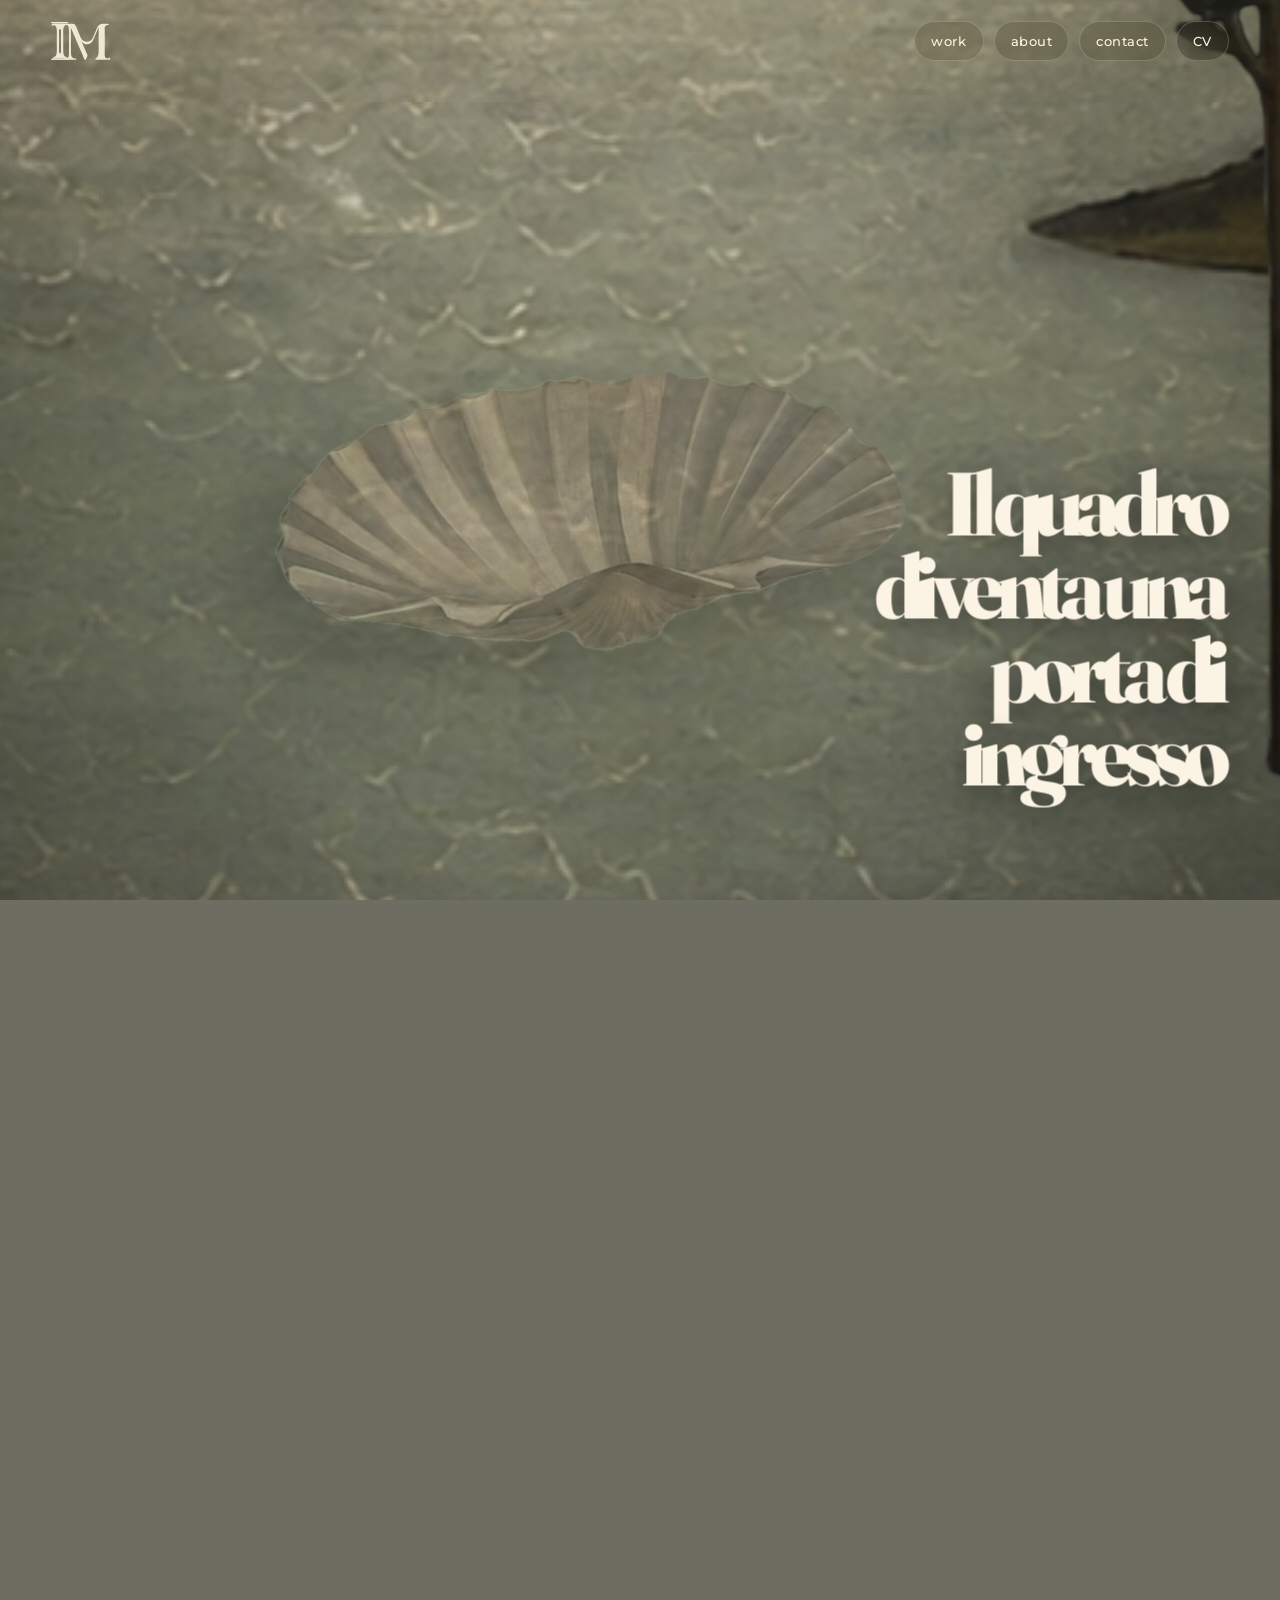
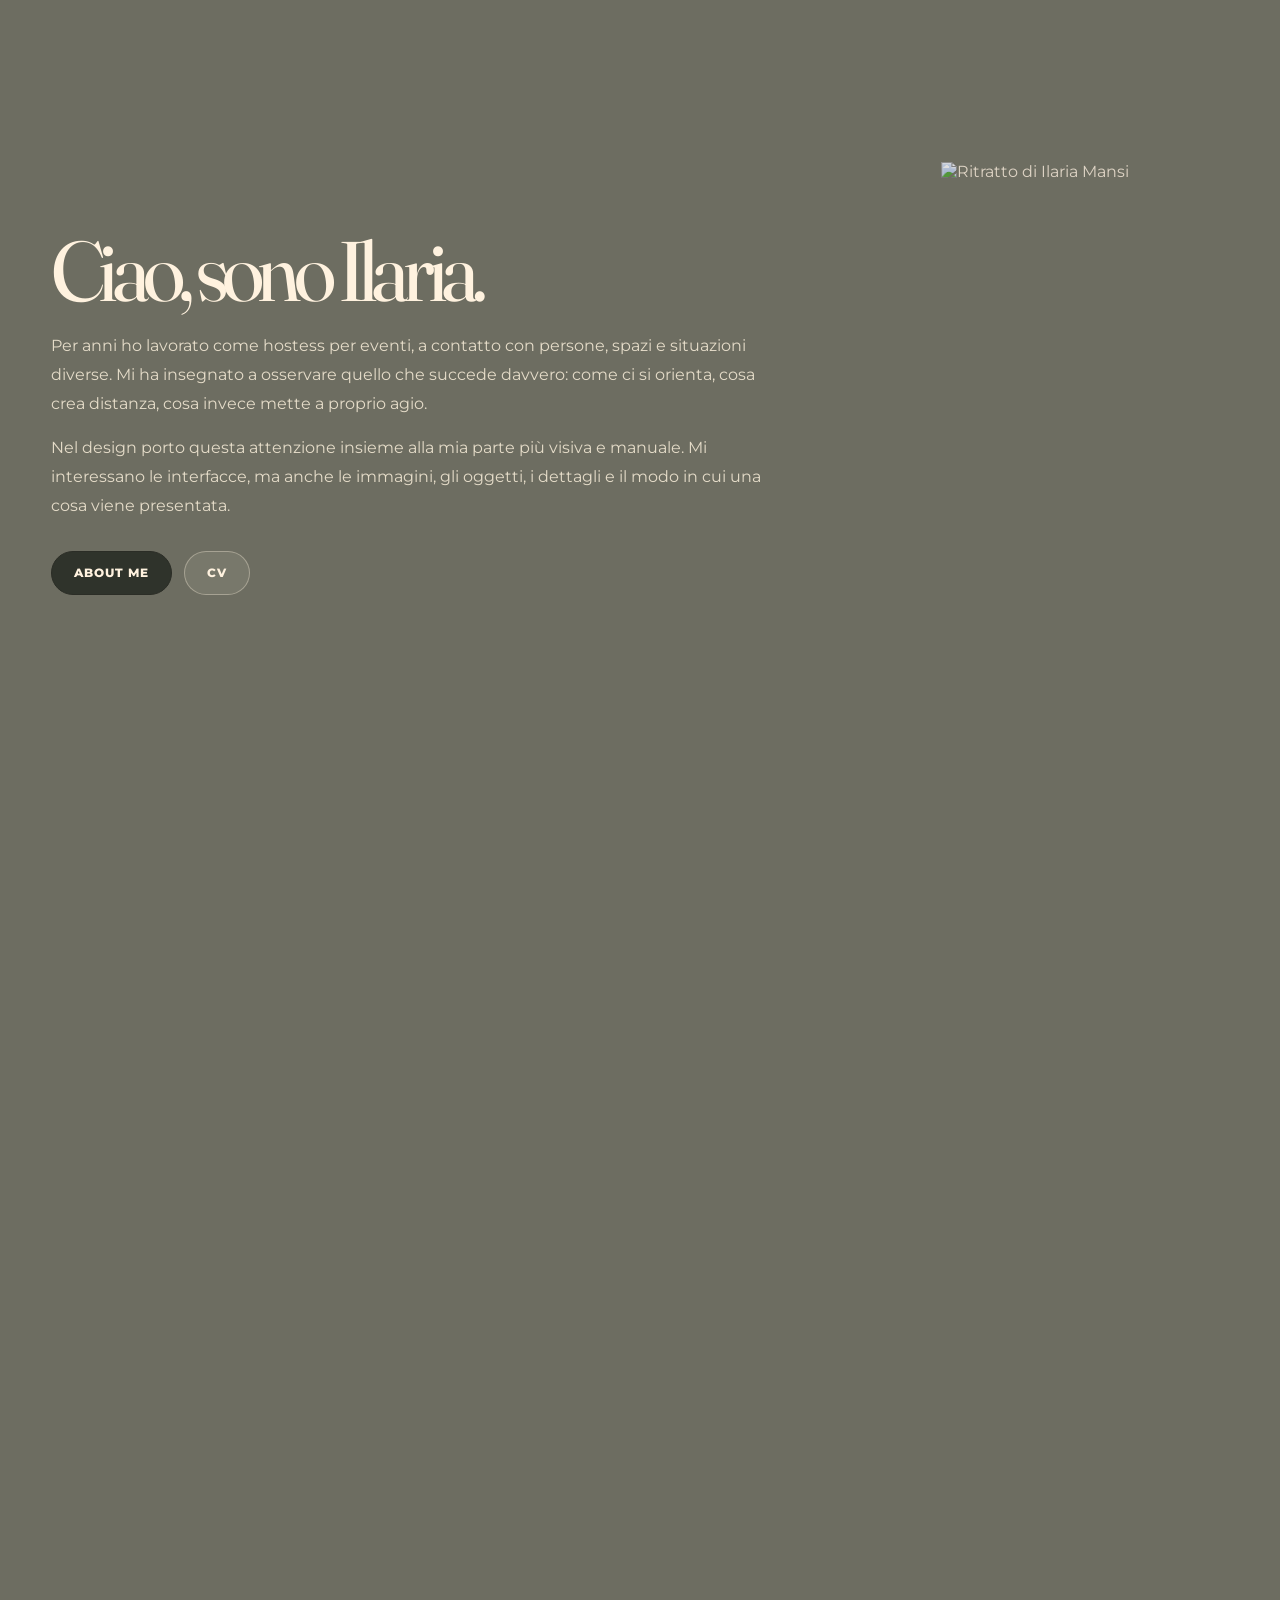
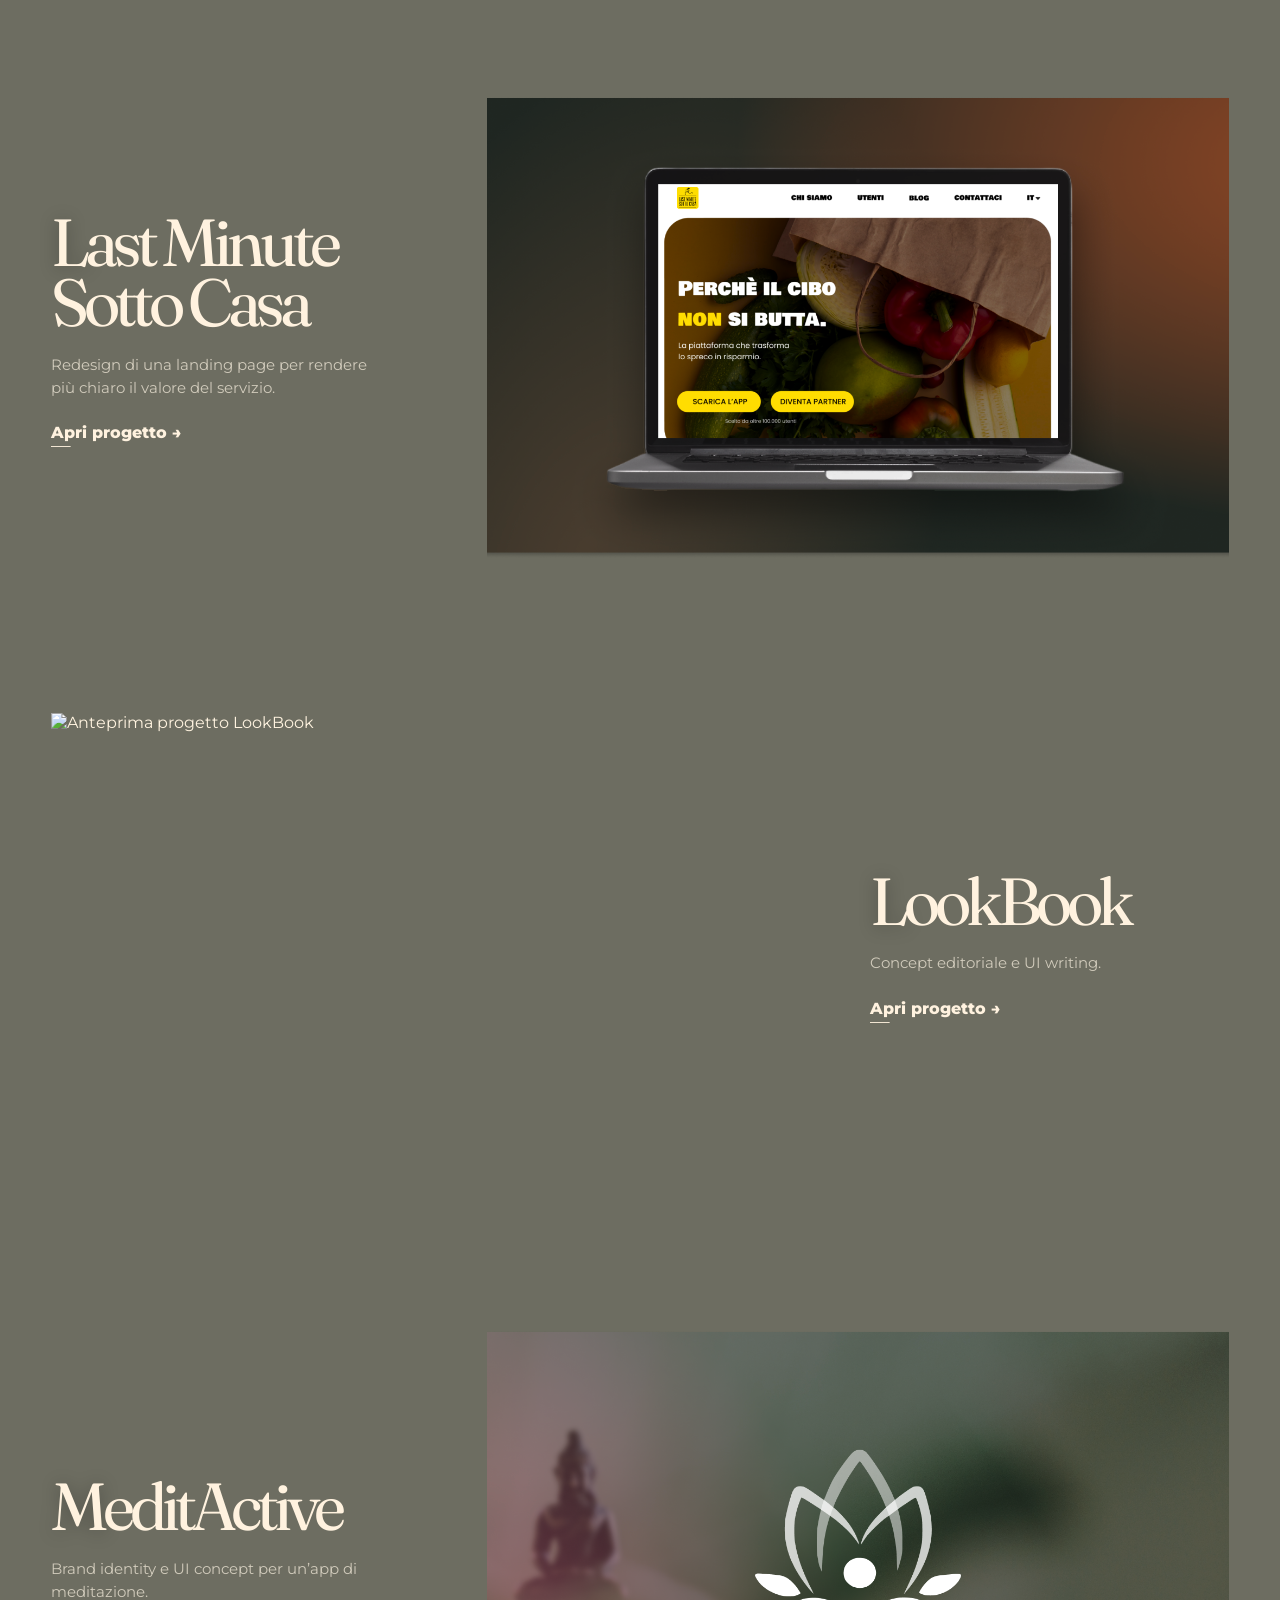
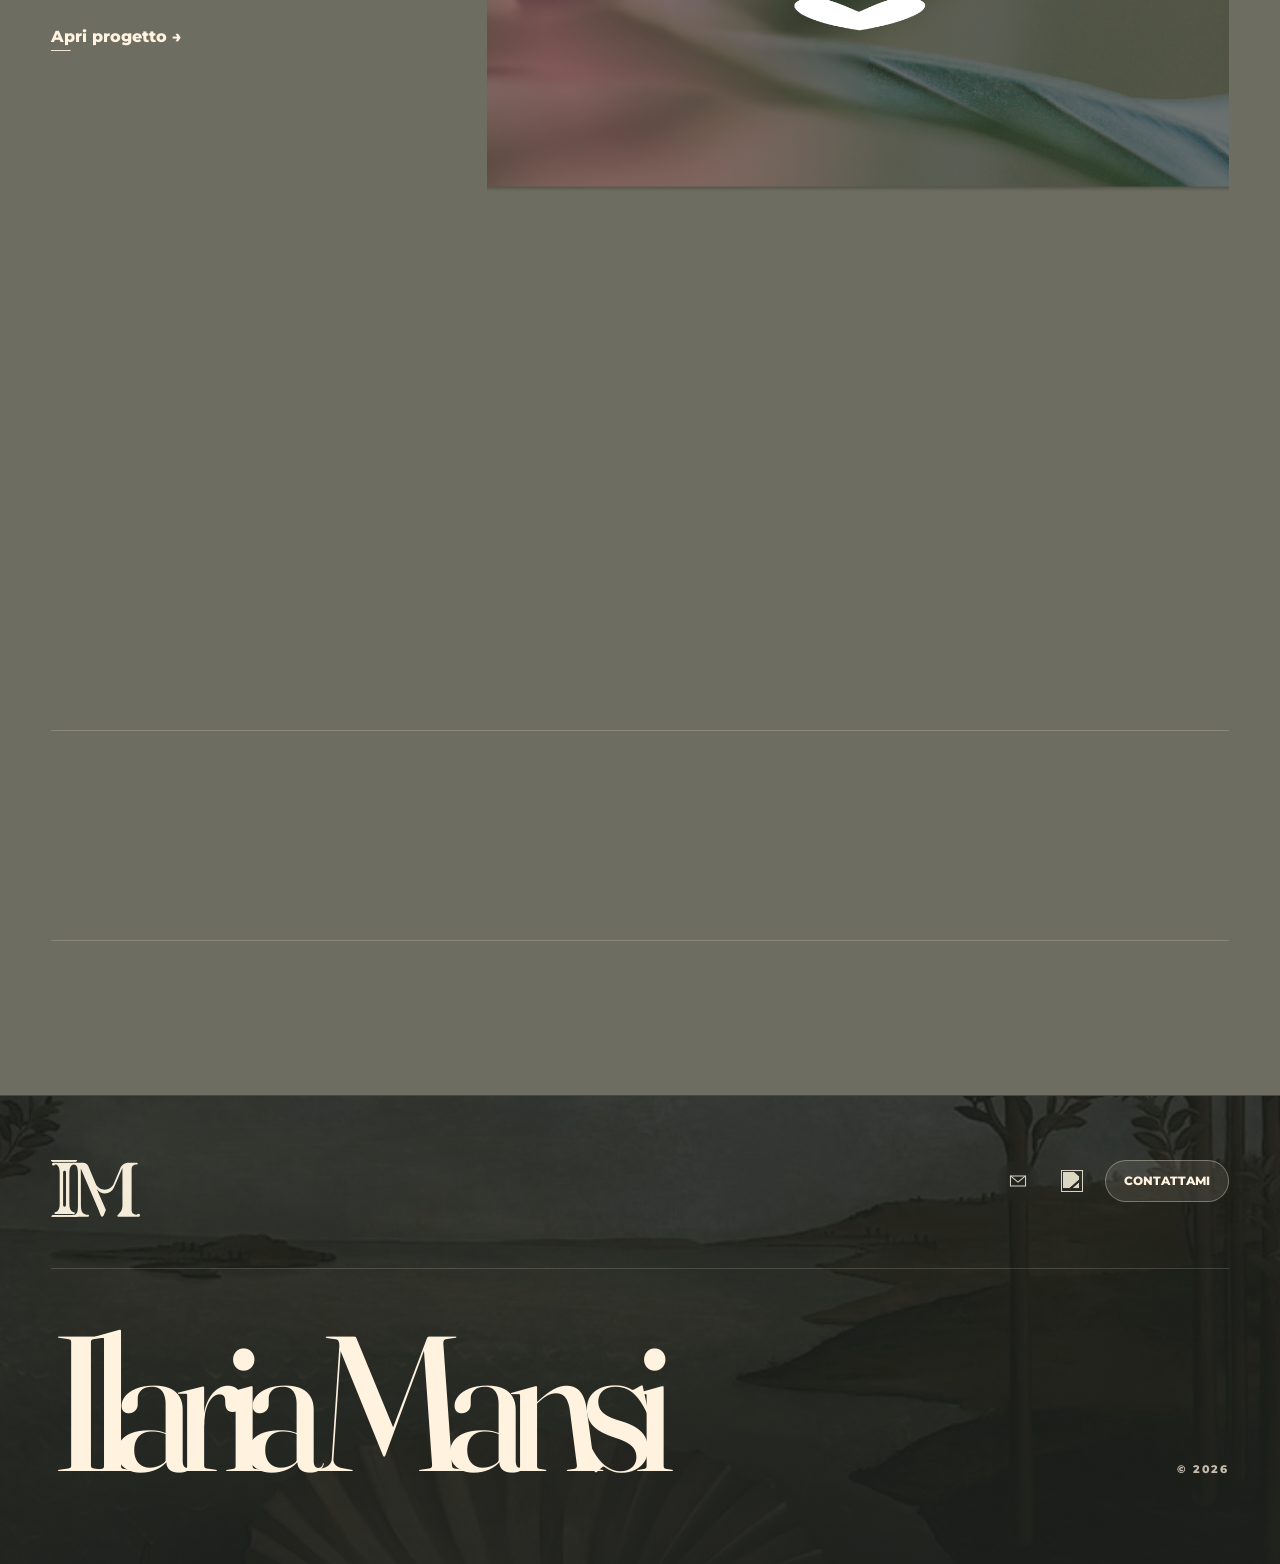
==== commit 62a81cd7: "upload portfolio" ====
--- a/index.html
+++ b/index.html
@@ -49,7 +49,7 @@
         <p>Uno spazio da attraversare.</p>
       </div>
       <div class="artHero__text artHero__text--two">
-        <p>Il quadro diventa uno porta di ingresso</p>
+        <p>Il quadro diventa una porta di ingresso</p>
       </div>
       <div class="artHero__text artHero__text--three">
         <p>Dal paesaggio ai progetti.</p>
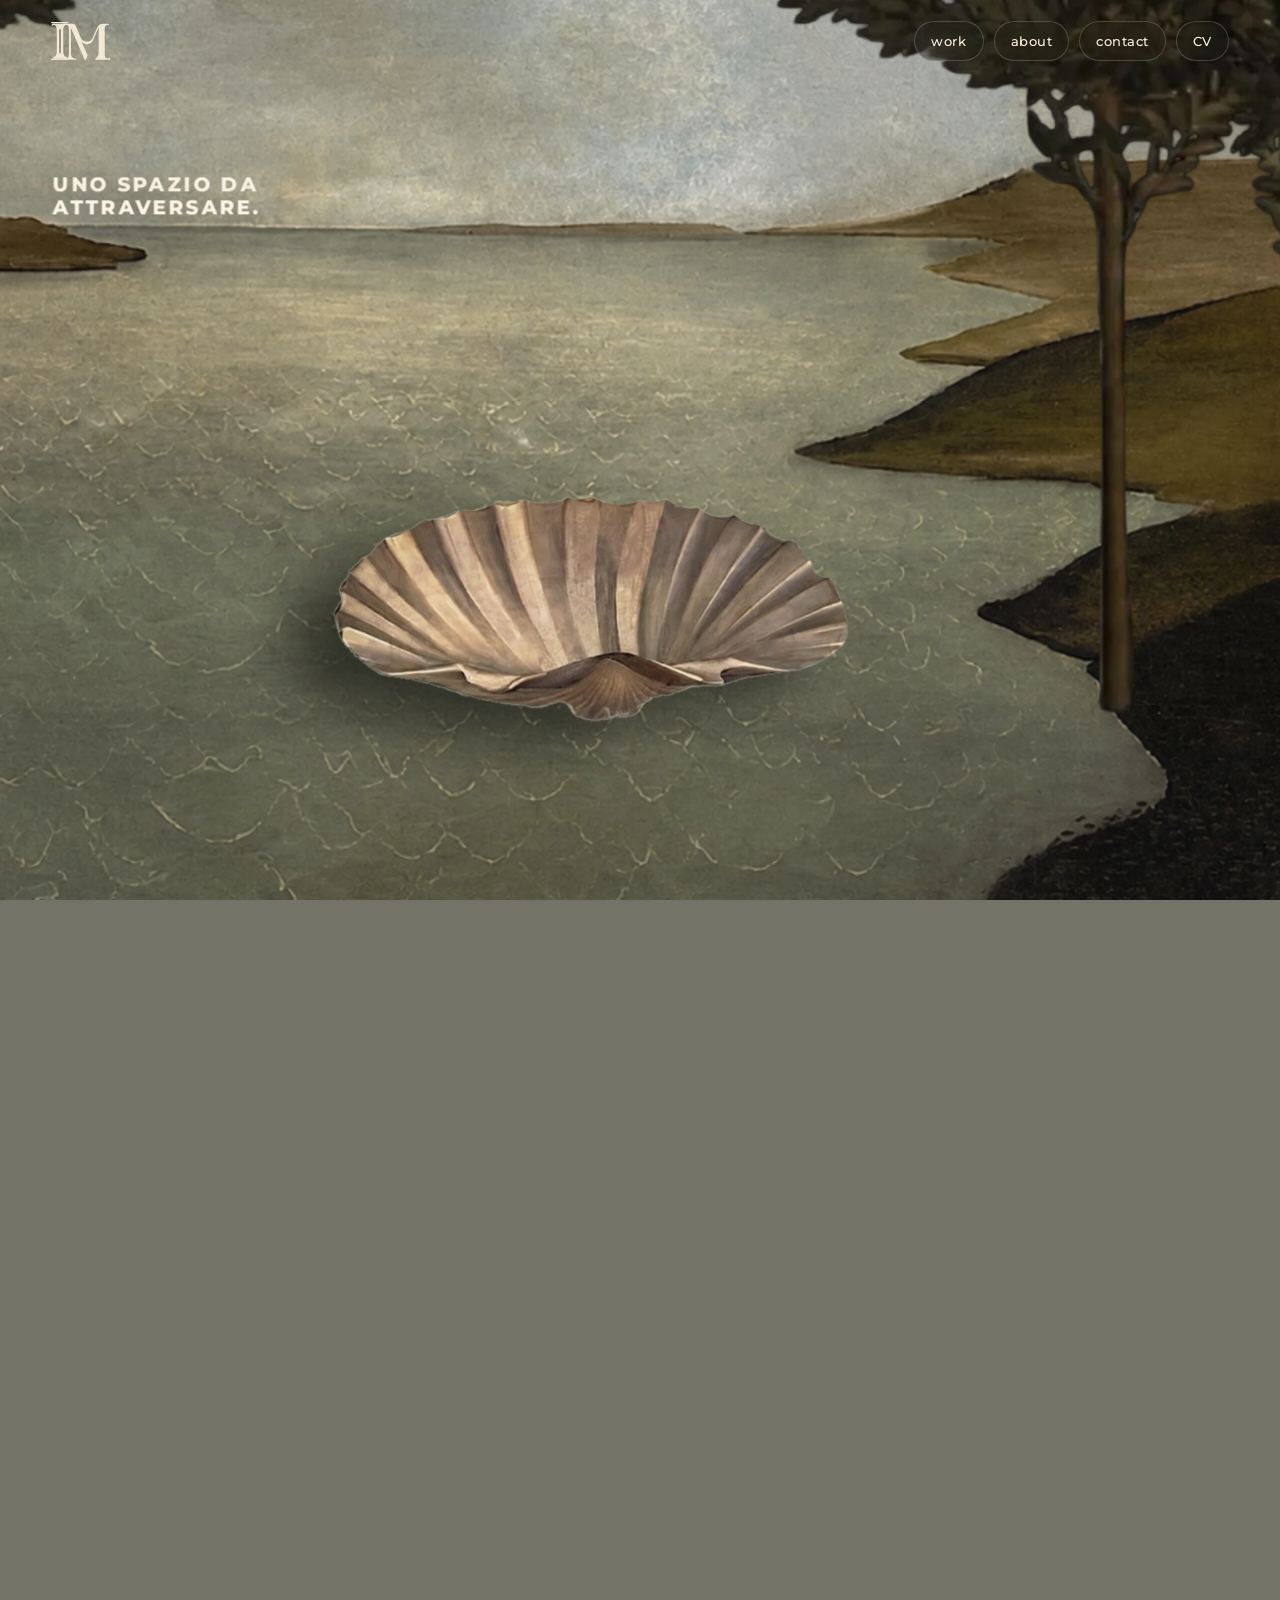
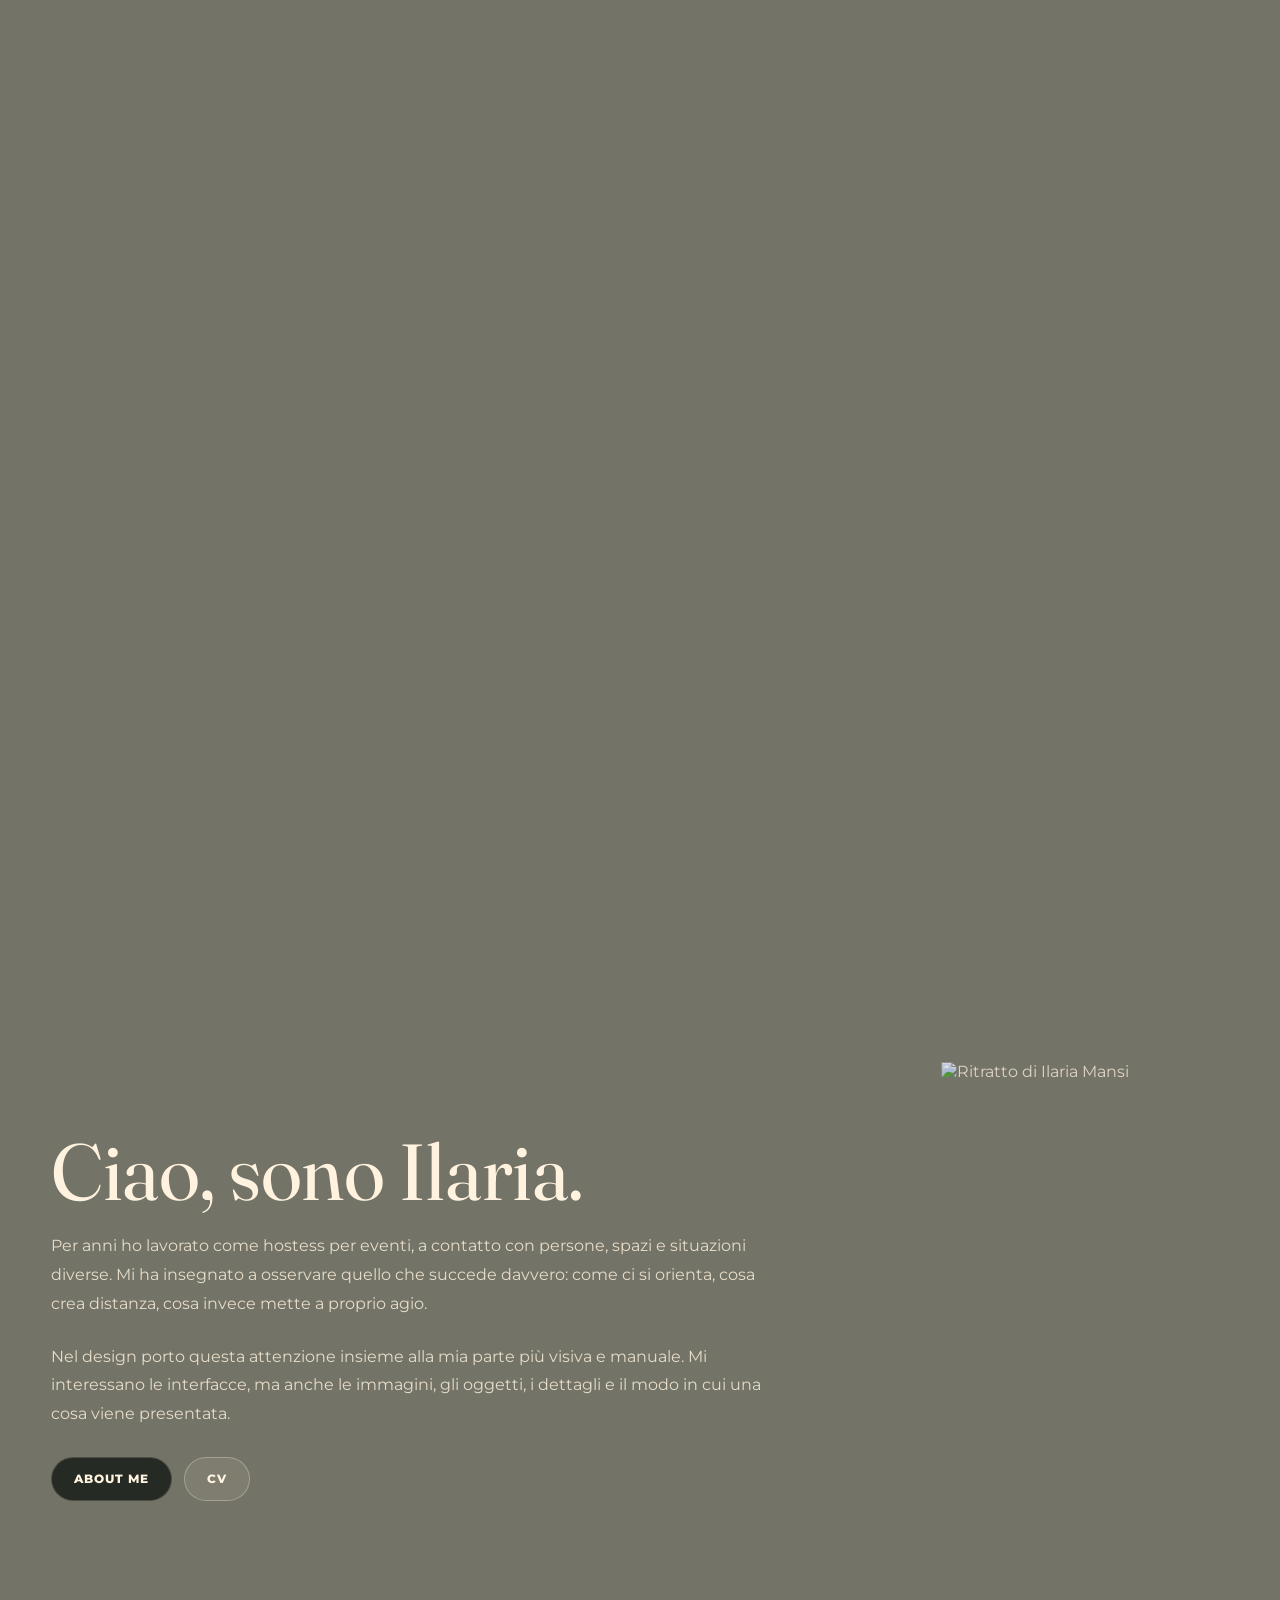
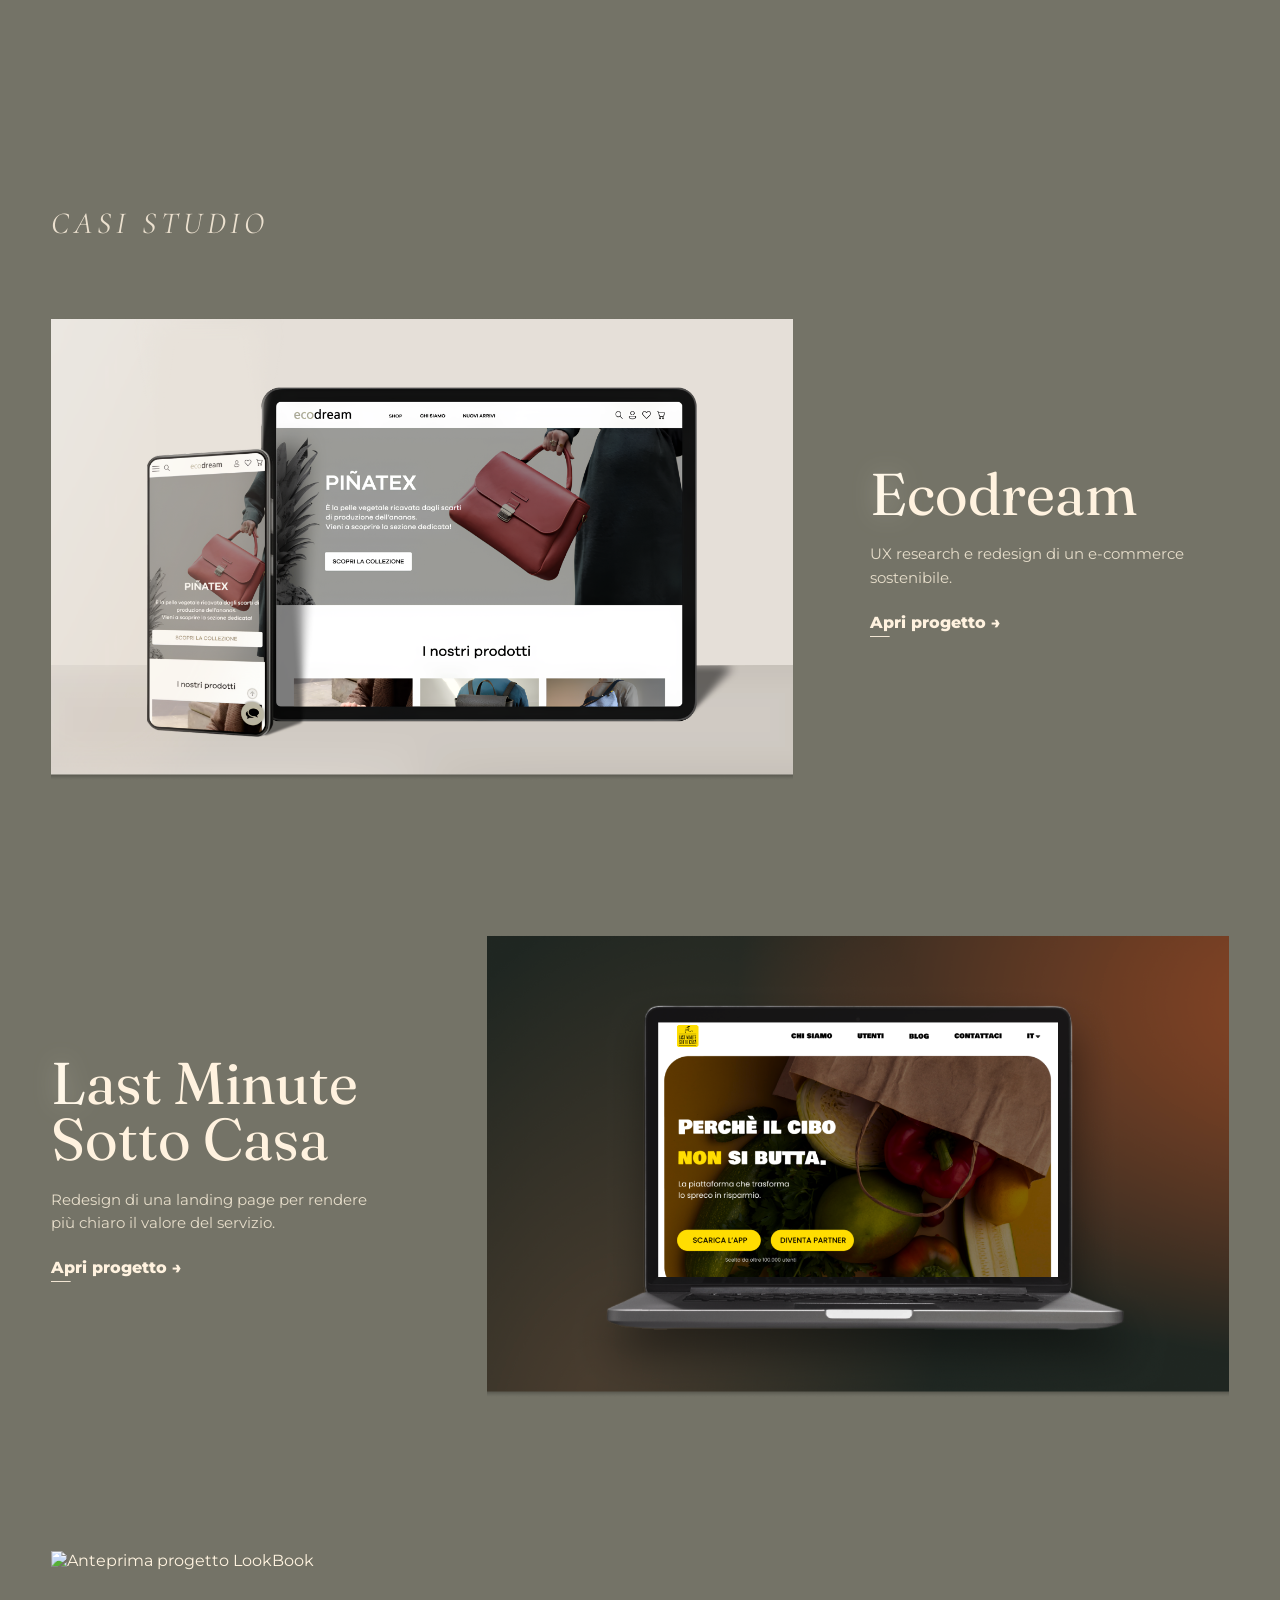
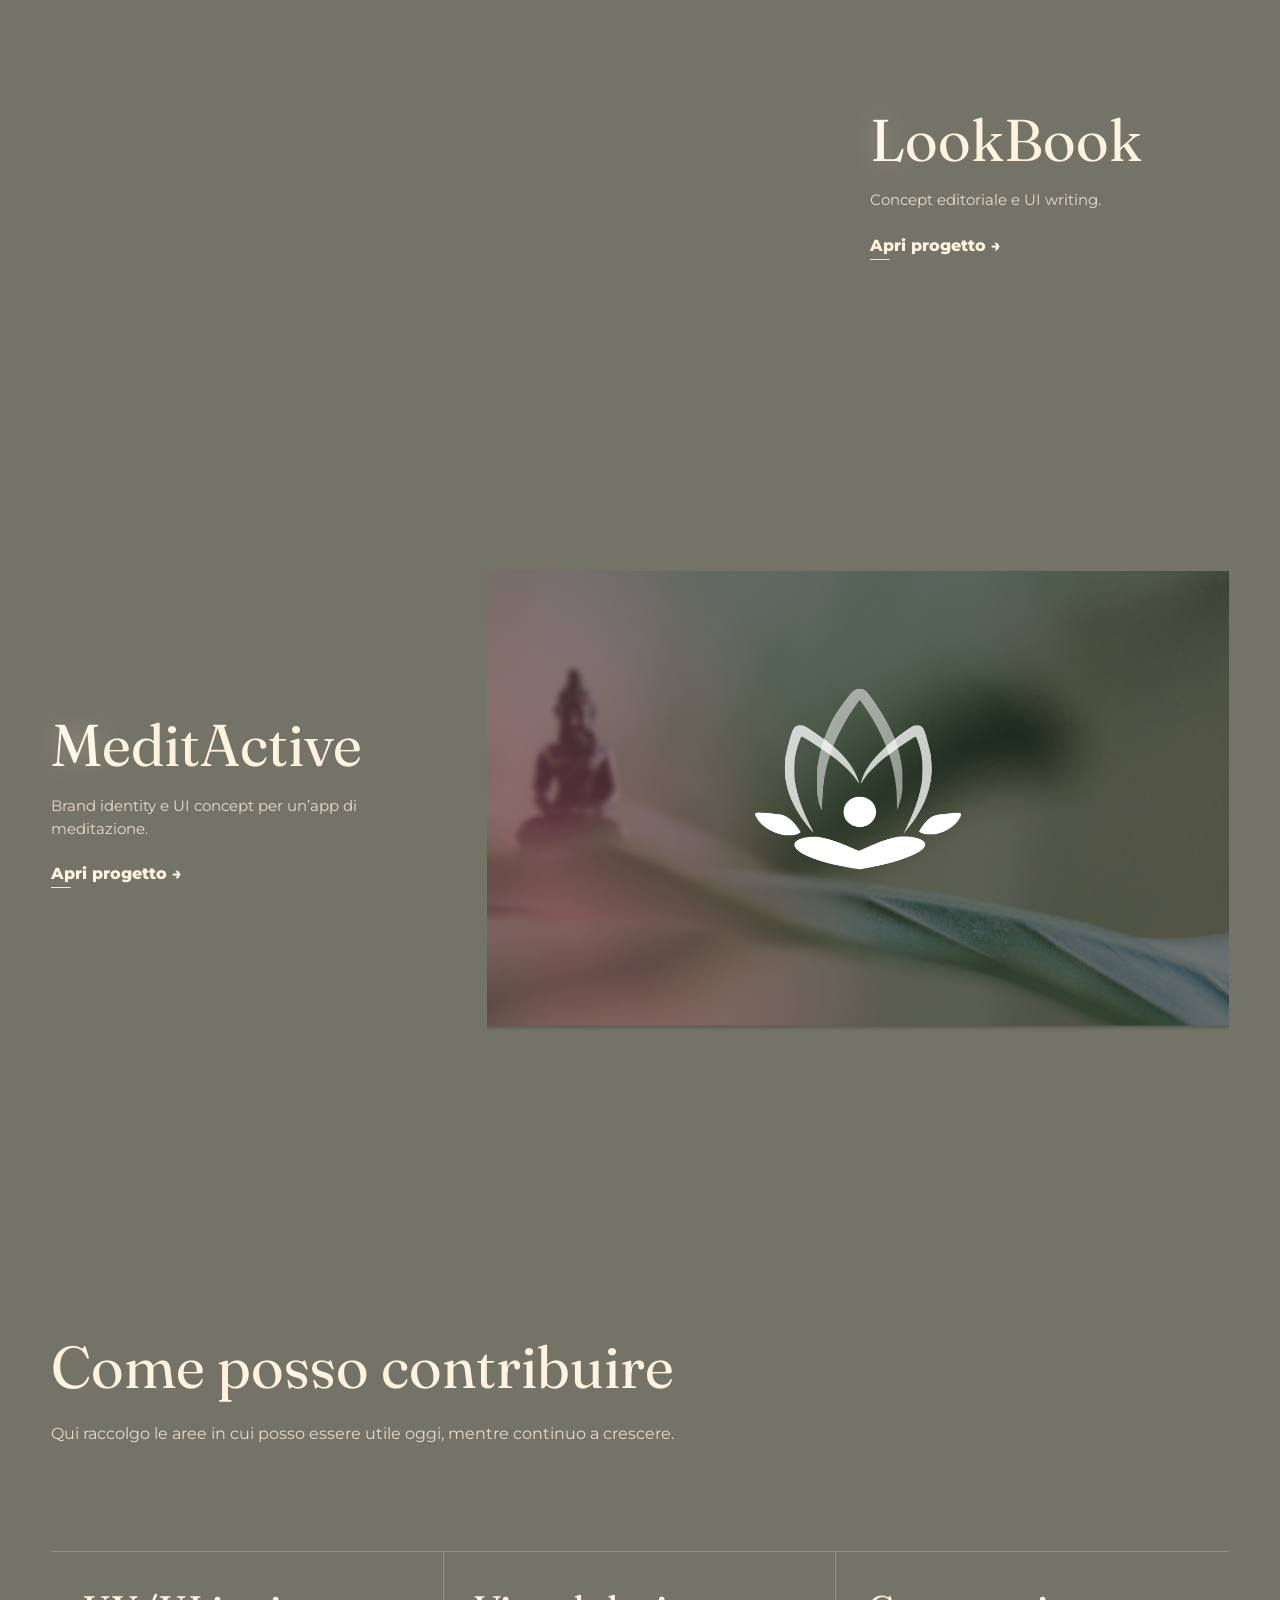
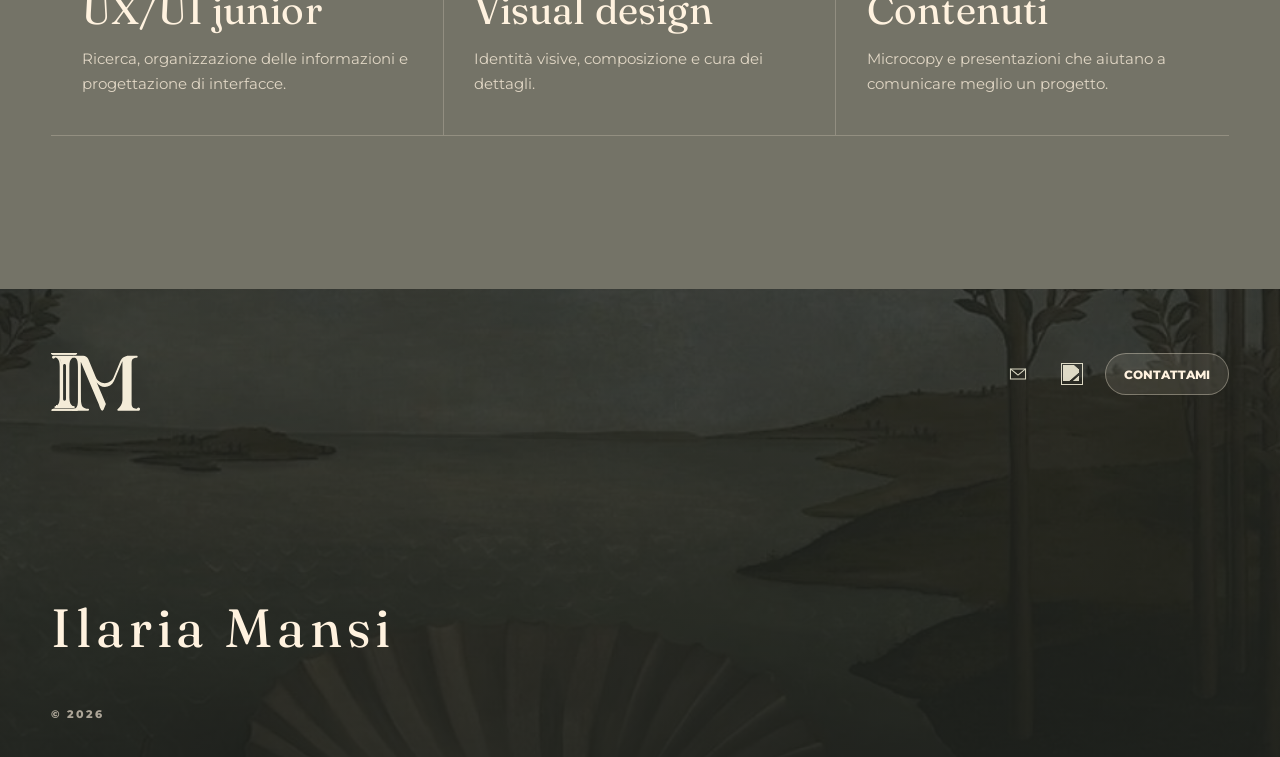
==== commit 3ef14e0e: "upload portfolio" ====
--- a/index.html
+++ b/index.html
@@ -69,7 +69,7 @@
   </section>
   <section class="sceneBridge" aria-label="Transizione">
     <div class="sceneBridge__line"></div>
-    <p>Lo spazio si ricompone: l’immagine emerge, il rumore si dissolve, il progetto prende forma.</p>
+    
   </section>
   <main class="homeMain">
     <section class="homeSection homeAbout">
--- a/css/style.css
+++ b/css/style.css
@@ -1,3 +1,6 @@
+@import url("https://fonts.googleapis.com/css2?family=Cormorant+Garamond:ital,wght@1,500;1,600&display=swap");
+
+/* === GLOBAL SYSTEM — cleaned, values preserved === */
 * {
   box-sizing: border-box
 }
@@ -10,34 +13,45 @@
 
 html {
   scroll-behavior: smooth;
-  background: #f3efe5
+  background: #747367
 }
 
 :root {
   --max: 1520px;
   --pad-x: clamp(22px, 4vw, 76px);
   --nav-h: 82px;
-  --ink: #fff4df;
-  --muted: rgba(17, 19, 18, .64);
-  --paper: #8F8D79;
-  --paper-2: #ded1b8;
-  --cream: #fff4df;
-  --dark: #111312;
-  --sea: #6b8496;
-  --olive: #68755e;
-  --line: rgba(21, 26, 24, .15);
+
+  --paper: #747367;
+  --paper-2: #747367;
+  --paper-soft: #747367;
+  --cream: #FFF2DF;
+  --ink: #FFF2DF;
+  --muted: rgba(255, 242, 223, .78);
+  --muted-soft: rgba(255, 242, 223, .86);
+  --dark: #2E3129;
+  --line: rgba(255, 242, 223, .22);
+
   --font-serif: "Fraunces", ui-serif, serif;
   --font-sans: "Montserrat", system-ui, sans-serif;
-  --ease: cubic-bezier(.22, 1, .36, 1)
+  --font-kicker: "Cormorant Garamond", ui-serif, serif;
+  --ease: cubic-bezier(.22, 1, .36, 1);
+
+  --fs-display: clamp(52px, 6.2vw, 104px);
+  --fs-title: clamp(40px, 4.6vw, 76px);
+  --fs-subtitle: clamp(30px, 3.1vw, 52px);
+
+  --ls-display: -.006em;
+  --ls-title: 0em;
+  --ls-subtitle: .004em;
 }
 
 body {
   overflow-x: hidden;
   font-family: var(--font-sans);
-  color: var(--ink);
+  color: var(--cream);
   background: var(--paper);
   -webkit-font-smoothing: antialiased;
-  text-rendering: optimizeLegibility
+  text-rendering: optimizeLegibility;
 }
 
 img {
@@ -56,31 +70,48 @@
   font: inherit
 }
 
+::selection {
+  background: rgba(255, 242, 223, .22);
+  color: var(--cream)
+}
+
 .container {
   width: min(var(--max), 100%);
   margin: 0 auto;
   padding: 0 var(--pad-x)
 }
 
-.eyebrow {
-  margin: 0 0 14px;
-  font-size: 11px;
-  font-weight: 800;
-  letter-spacing: .18em;
+/* Kicker unico */
+.eyebrow,
+.pageKicker,
+.projectHero__kicker,
+.caseStep__label,
+.homeProject__number,
+.homeRoles__grid small,
+.cvSkillList small,
+.contactLineForm span,
+.projectPager__eyebrow {
+  margin: 0 0 16px;
+  font-family: var(--font-kicker);
+  font-style: italic;
+  font-size: clamp(15px, 1.08vw, 18px);
+  font-weight: 600;
+  line-height: 1;
+  letter-spacing: .20em;
   text-transform: uppercase;
-  color: rgba(21, 26, 24, .48)
-}
-
-.eyebrow--light {
-  color: rgba(251, 245, 233, .68)
-}
-
+  color: var(--muted-soft);
+  opacity: 1;
+}
+
+/* === NAV === */
 .nav {
   position: fixed;
   inset: 0 0 auto 0;
   height: var(--nav-h);
   z-index: 7000;
-  pointer-events: none
+  pointer-events: none;
+  --nav-fg: var(--cream);
+  transition: color .28s var(--ease)
 }
 
 .nav__inner {
@@ -112,9 +143,8 @@
   width: 100%;
   object-fit: contain;
   object-position: left center;
-  filter: brightness(0);
-  opacity: .96;
-  transition: opacity .25s var(--ease), transform .25s var(--ease)
+  filter: none;
+  opacity: .96
 }
 
 .nav__links {
@@ -128,10 +158,12 @@
   display: inline-flex;
   align-items: center;
   padding: 0 16px;
+  border: 1px solid rgba(255, 242, 223, .20);
   border-radius: 999px;
+  background: rgba(31, 35, 30, .18);
+  color: var(--nav-fg);
   backdrop-filter: blur(16px) saturate(130%);
   -webkit-backdrop-filter: blur(16px) saturate(130%);
-  box-shadow: 0 12px 34px rgba(21, 26, 24, .045);
   font-size: 13px;
   font-weight: 500;
   letter-spacing: .04em;
@@ -139,8 +171,8 @@
 }
 
 .nav__links a:hover {
-  background: rgb(251, 245, 233);
-  border-color: rgba(143, 75, 57, .26);
+  background: rgba(255, 242, 223, .12);
+  border-color: rgba(255, 242, 223, .34);
   transform: translateY(-1px)
 }
 
@@ -158,9 +190,9 @@
   display: none;
   width: 44px;
   height: 44px;
-  border: 1px solid rgba(251, 245, 233, .55);
+  border: 1px solid rgba(255, 242, 223, .24);
   border-radius: 999px;
-  background: rgba(251, 245, 233, .55);
+  background: rgba(31, 35, 30, .18);
   backdrop-filter: blur(16px) saturate(130%);
   -webkit-backdrop-filter: blur(16px) saturate(130%);
   cursor: pointer
@@ -169,7 +201,7 @@
 .nav__burgerIcon {
   width: 22px;
   height: 2px;
-  background: var(--muted);
+  background: var(--cream);
   position: relative;
   display: block
 }
@@ -181,7 +213,7 @@
   left: 0;
   width: 22px;
   height: 2px;
-  background: var(--ink);
+  background: var(--cream);
   transition: transform .22s var(--ease), top .22s var(--ease)
 }
 
@@ -200,7 +232,7 @@
   opacity: 0;
   visibility: hidden;
   pointer-events: none;
-  background: rgba(243, 239, 229, .72);
+  background: rgba(55, 61, 53, 0.333);
   backdrop-filter: blur(28px) saturate(150%);
   -webkit-backdrop-filter: blur(28px) saturate(150%);
   transition: opacity .25s var(--ease), visibility .25s var(--ease)
@@ -215,6 +247,7 @@
 }
 
 .navOverlay__panel a {
+  color: var(--cream);
   font-size: 18px;
   font-weight: 800;
   letter-spacing: .16em;
@@ -256,6 +289,7 @@
   }
 }
 
+/* === BUTTONS === */
 .button,
 .homeButton,
 .btn {
@@ -281,36 +315,88 @@
 .button--dark,
 .homeButton--dark,
 .btn--primary {
-  background: var(--dark);
+  background: #252A24;
+  border: 1px solid rgba(255, 242, 223, .18);
   color: var(--cream) !important
+}
+
+.button--dark:hover,
+.homeButton--dark:hover,
+.btn--primary:hover {
+  background: #1F231E
 }
 
 .button--ghost,
 .homeButton--ghost,
 .btn--secondary {
-  border: 1px solid var(--line);
-  background: rgba(255, 255, 255, .28);
-  color: var(--ink) !important
+  border: 1px solid rgba(255, 242, 223, .30);
+  background: rgba(255, 242, 223, .08);
+  color: var(--cream) !important
 }
 
 .button--light,
 .homeButton--light {
   background: var(--cream);
-  color: var(--ink) !important
+  color: #253039 !important
 }
 
 .actionRow,
-.buttonRow {
+.buttonRow,
+.homeActions,
+.projectActions {
   display: flex;
   flex-wrap: wrap;
   gap: 12px;
   margin-top: 28px
 }
 
+/* === TITLE SYSTEM: 3 scale === */
+/* Titoli primari: Home/About/Contact/CV/Project hero + artHero next */
+.pageHero h1,
+.contactClean__head h1,
+.projectHero h1,
+.artHero__copy h1,
+.artHero__next h2,
+.homeAbout__copy h2,
+.is-about .aboutHero h1 {
+  margin: 0;
+  font-family: var(--font-serif);
+  font-weight: 400;
+  font-size: var(--fs-display);
+  line-height: .94;
+  letter-spacing: var(--ls-display);
+  color: var(--cream);
+}
+
+/* Titoli di sezione */
+.contentGrid h2,
+.homeSectionHead h2,
+.caseIntro h2,
+.caseEnd h2,
+.is-about .aboutClosing p {
+  margin: 0;
+  font-family: var(--font-serif);
+  font-weight: 400;
+  font-size: var(--fs-title);
+  line-height: .96;
+  letter-spacing: var(--ls-title);
+  color: var(--cream);
+}
+
+/* Titoli secondari */
+.pageHero p,
+.contentGrid p,
+.contentGrid li,
+.infoCard p {
+  font-size: 16px;
+  line-height: 1.8;
+  color: var(--muted)
+}
+
 .pageHero {
   width: min(var(--max), 100%);
   margin: 0 auto;
-  padding: calc(var(--nav-h) + 90px) var(--pad-x) clamp(82px, 10vw, 150px)
+  padding: calc(var(--nav-h) + 86px) var(--pad-x) clamp(72px, 9vw, 132px)
 }
 
 .pageHero__grid {
@@ -318,32 +404,6 @@
   grid-template-columns: minmax(0, 1.05fr) minmax(300px, .62fr);
   gap: clamp(34px, 7vw, 112px);
   align-items: end
-}
-
-.pageKicker {
-  margin: 0 0 24px;
-  font-family: var(--font-serif);
-  font-weight: 400;
-  font-size: clamp(80px, 12vw, 180px);
-  line-height: .78;
-  letter-spacing: -.09em
-}
-
-.pageHero h1 {
-  margin: 0;
-  max-width: 1040px;
-  font-family: var(--font-serif);
-  font-weight: 400;
-  font-size: clamp(50px, 7.4vw, 132px);
-  line-height: .84;
-  letter-spacing: -.085em
-}
-
-.pageHero p {
-  margin: 0;
-  font-size: 16px;
-  line-height: 1.8;
-  color: var(--muted)
 }
 
 .contentSection {
@@ -355,7 +415,7 @@
 .contentSection--tone {
   width: 100%;
   max-width: none;
-  background: var(--paper-2)
+  background: transparent
 }
 
 .contentSection--tone>* {
@@ -369,59 +429,38 @@
   gap: clamp(34px, 7vw, 112px)
 }
 
-.contentGrid h2 {
-  margin: 0;
-  font-family: var(--font-serif);
-  font-weight: 400;
-  font-size: clamp(42px, 5.4vw, 92px);
-  line-height: .9;
-  letter-spacing: -.075em
-}
-
-.contentGrid p,
-.contentGrid li {
-  font-size: 16px;
-  line-height: 1.85;
-  color: var(--muted)
+.panel,
+.infoCard {
+  background: transparent;
+  box-shadow: none;
+  border-radius: 0;
+  border-top: 1px solid var(--line)
 }
 
 .panel {
-  padding: clamp(24px, 3vw, 38px);
-  border-radius: 24px;
-  background: rgba(255, 255, 255, .32);
-  box-shadow: 0 20px 64px rgba(21, 26, 24, .045)
+  padding: clamp(24px, 3vw, 38px) 0 0
+}
+
+.infoCard {
+  padding: 28px 0
 }
 
 .cardGrid {
   display: grid;
   grid-template-columns: repeat(3, minmax(0, 1fr));
-  gap: 18px
+  gap: 0;
+  border-top: 1px solid var(--line);
+  border-bottom: 1px solid var(--line)
 }
 
 .infoCard {
-  padding: 28px;
-  border-radius: 24px;
-  background: rgba(255, 255, 255, .32);
-  box-shadow: 0 18px 58px rgba(21, 26, 24, .04)
-}
-
-.infoCard small {
-  display: block;
-  margin-bottom: 14px;
-  font-size: 11px;
-  font-weight: 800;
-  letter-spacing: .16em;
-  text-transform: uppercase;
-  color: rgba(21, 26, 24, .45)
-}
-
-.infoCard h3 {
-  margin: 0;
-  font-family: var(--font-serif);
-  font-weight: 400;
-  font-size: clamp(28px, 2.8vw, 44px);
-  line-height: 1;
-  letter-spacing: -.055em
+  border: 0;
+  border-right: 1px solid var(--line);
+  padding: clamp(24px, 3vw, 38px)
+}
+
+.infoCard:last-child {
+  border-right: 0
 }
 
 .infoCard p {
@@ -431,6 +470,7 @@
   color: var(--muted)
 }
 
+/* === REVEAL === */
 .revealBlock,
 [data-parallax-text] {
   opacity: 0;
@@ -444,1447 +484,582 @@
   transform: translateY(0)
 }
 
+/* === ABOUT === */
+.is-about main.aboutPage {
+  background: var(--paper);
+  color: var(--cream);
+  overflow: hidden
+}
+
+.is-about .pageHero,
+.is-about .contentSection {
+  width: 100%;
+  max-width: none;
+  margin: 0;
+  padding-left: 0;
+  padding-right: 0;
+  background: var(--paper)
+}
+
+.is-about .aboutHero {
+  min-height: 100svh;
+  display: grid;
+  align-items: center;
+  padding-top: calc(var(--nav-h) + clamp(24px, 3.2vw, 44px));
+  padding-bottom: clamp(36px, 4vw, 58px)
+}
+
+.is-about .container {
+  width: min(var(--max), 100%);
+  margin: 0 auto;
+  padding-left: var(--pad-x);
+  padding-right: var(--pad-x)
+}
+
+.is-about .aboutHero__grid {
+  display: grid;
+  grid-template-columns: minmax(0, .95fr) minmax(300px, 390px);
+  gap: clamp(47px, 7vw, 112px);
+  align-items: center
+}
+
+.is-about .aboutHero h1 {
+  max-width: 12.8ch
+}
+
+.is-about .aboutHero__intro>p:not(.pageKicker) {
+  max-width: 64ch;
+  margin: clamp(22px, 2.6vw, 32px) 0 0;
+  color: var(--muted);
+  font-size: clamp(15px, .98vw, 17px);
+  line-height: 1.66
+}
+
+.is-about .aboutHero__media {
+  margin: 0;
+  width: min(100%, 360px);
+  justify-self: end;
+  align-self: center
+}
+
+.is-about .aboutHero__media img {
+  width: 100%;
+  height: auto;
+  max-height: 430px;
+  object-fit: contain;
+  object-position: center top
+}
+
+.is-about .aboutHero__media figcaption {
+  width: min(100%, 360px);
+  margin: 12px auto 0;
+  text-align: center;
+  font-size: 12px;
+  line-height: 1.45;
+  color: rgba(255, 242, 223, .56)
+}
+
+.is-about .aboutStory {
+  padding-top: clamp(48px, 6vw, 86px);
+  padding-bottom: clamp(64px, 7vw, 110px)
+}
+
+.is-about .aboutEditorial {
+  width: min(var(--max), 100%);
+  margin: 0 auto;
+  padding: 0 var(--pad-x);
+  display: grid;
+  grid-template-columns: minmax(320px, 520px) minmax(0, 620px);
+  gap: clamp(64px, 8vw, 132px);
+  align-items: center
+}
+
+.is-about .aboutEditorial__image {
+  margin: 0;
+  width: 100%;
+  max-width: 520px;
+  justify-self: start;
+  align-self: center
+}
+
+.is-about .aboutEditorial__image img {
+  width: 100%;
+  height: auto
+}
+
+.is-about .aboutEditorial__text {
+  max-width: 620px;
+  color: var(--muted);
+  align-self: center
+}
+
+.is-about .aboutEditorial__text p {
+  margin: 0 0 clamp(22px, 2.4vw, 34px);
+  font-size: clamp(15px, 1.02vw, 17px);
+  line-height: 1.74
+}
+
+.is-about .aboutEditorial__text p:last-child {
+  margin-bottom: 0
+}
+
+.is-about .aboutClosing {
+  padding-top: clamp(20px, 3vw, 42px);
+  padding-bottom: clamp(72px, 8vw, 120px)
+}
+
+.is-about .aboutClosing .container {
+  border-top: 1px solid var(--line);
+  padding-top: clamp(34px, 4.6vw, 64px)
+}
+
+.is-about .aboutClosing p {
+  max-width: 980px;
+  margin: 0 auto;
+  text-align: center;
+  line-height: 1.12;
+  justify-self: center;
+}
+
+/* === CV === */
+.is-cv .pageHero {
+  min-height: 100svh;
+  display: grid;
+  align-items: center;
+  padding-top: calc(var(--nav-h) + clamp(24px, 3.2vw, 44px));
+  padding-bottom: clamp(36px, 4vw, 58px);
+  background: var(--paper)
+}
+
+.is-cv .pageHero__grid {
+  grid-template-columns: minmax(0, .95fr) minmax(320px, .62fr);
+  align-items: center
+}
+
+.is-cv .pageHero p {
+  max-width: 38rem;
+  font-size: clamp(15px, .98vw, 17px);
+  line-height: 1.66
+}
+
+.is-cv .contentSection,
+.is-cv .contentSection--tone.cvSection {
+  background: var(--paper)
+}
+
+.cvSkillList {
+  display: grid;
+  grid-template-columns: repeat(3, minmax(0, 1fr));
+  gap: 0;
+  border-top: 1px solid var(--line);
+  border-bottom: 1px solid var(--line)
+}
+
+.cvSkillList article {
+  padding: clamp(24px, 3vw, 38px);
+  background: transparent;
+  border: 0;
+  border-right: 1px solid var(--line);
+  border-radius: 0;
+  box-shadow: none
+}
+
+.cvSkillList article:last-child {
+  border-right: 0
+}
+
+.cvSkillList small {
+  display: block;
+  margin-bottom: 12px;
+  color: var(--muted-soft)
+}
+
+.cvSkillList h3,
+.cvList h3 {
+  margin: 0 0 10px
+}
+
+.cvSkillList p,
+.cvList p {
+  color: var(--muted);
+  line-height: 1.72
+}
+
+.cvMeta {
+  color: rgba(255, 244, 223, .76);
+  font-weight: 600
+}
+
+/* === CONTACT === */
+.is-contact .contactClean {
+  min-height: 100svh;
+  display: grid;
+  align-items: center;
+  padding: calc(var(--nav-h) + clamp(24px, 3.2vw, 44px)) 0 clamp(36px, 4vw, 58px);
+  background: var(--paper)
+}
+
+.is-contact .contactClean__inner {
+  display: grid;
+  grid-template-columns: minmax(0, .82fr) minmax(340px, .66fr);
+  gap: clamp(44px, 8vw, 128px);
+  align-items: center
+}
+
+.is-contact .contactClean__head h1 {
+  max-width: 9ch
+}
+
+.is-contact .contactClean__head p:not(.pageKicker) {
+  max-width: 560px;
+  color: var(--muted);
+  font-size: clamp(15px, .98vw, 17px);
+  line-height: 1.66
+}
+
+.is-contact .contactLineForm {
+  display: grid;
+  gap: clamp(20px, 2.4vw, 28px);
+  width: 100%;
+  max-width: 580px;
+  justify-self: end
+}
+
+.is-contact .contactLineForm label {
+  display: grid;
+  gap: 8px
+}
+
+.is-contact .contactLineForm input,
+.is-contact .contactLineForm textarea {
+  width: 100%;
+  border: 0;
+  border-bottom: 1px solid rgba(255, 244, 223, .38);
+  background: transparent;
+  border-radius: 0;
+  color: var(--cream);
+  padding: 12px 0;
+  outline: none
+}
+
+.is-contact .contactLineForm textarea {
+  min-height: 120px
+}
+
+.is-contact .contactLineForm__actions {
+  display: flex;
+  flex-wrap: wrap;
+  gap: 12px;
+  margin-top: 8px
+}
+
+/* === FOOTER === */
 .siteFooter {
   position: relative;
   overflow: hidden;
+  min-height: 52vh;
+  background: #34372F;
+  color: var(--cream)
+}
+
+.siteFooter::before {
+  content: "";
+  position: absolute;
+  inset: 0;
+  background: url('../assets/img/home/footer.jpg') center center/cover no-repeat;
+  opacity: .42;
+  filter: saturate(.86) contrast(1.04) brightness(.62);
+  transform: scale(1.04);
+  z-index: 0
+}
+
+.siteFooter::after {
+  content: "";
+  position: absolute;
+  inset: 0;
+  background: linear-gradient(180deg, rgba(28, 31, 27, .36) 0%, rgba(28, 31, 27, .74) 100%);
+  z-index: 1
+}
+
+.siteFooter__inner {
+  position: relative;
+  z-index: 2;
+  width: min(var(--max), 100%);
+  min-height: 52vh;
+  margin: 0 auto;
+  padding: clamp(38px, 5vw, 78px) var(--pad-x) clamp(24px, 3vw, 36px);
+  display: grid;
+  grid-template-rows: auto 1fr auto;
+  gap: clamp(24px, 4vw, 54px)
+}
+
+.siteFooter__top {
+  display: flex;
+  justify-content: space-between;
+  align-items: flex-start;
+  gap: 24px
+}
+
+.siteFooter__logo {
+  display: inline-flex;
+  width: clamp(64px, 7vw, 96px)
+}
+
+.siteFooter__logo img {
+  width: 100%;
+  height: auto;
+  filter: none
+}
+
+.siteFooter__contact {
+  display: flex;
+  align-items: center;
+  justify-content: flex-end;
+  gap: 12px;
+  flex-wrap: wrap
+}
+
+.siteFooter__iconLink {
+  display: grid;
+  place-items: center;
+  flex: 0 0 42px;
+  width: 42px;
+  height: 42px;
+  padding: 0;
+  border: 0;
+  border-radius: 999px;
+  background: transparent;
+  opacity: .92;
+  transition: opacity .22s var(--ease), transform .22s var(--ease), background .22s var(--ease)
+}
+
+.siteFooter__iconLink:hover {
+  opacity: 1;
+  transform: translateY(-2px);
+  background: rgba(255, 242, 223, .08)
+}
+
+.siteFooter__iconLink img {
+  width: 22px;
+  height: 22px;
+  object-fit: contain;
+  opacity: .9;
+  filter: brightness(0) saturate(100%) invert(95%) sepia(22%) saturate(395%) hue-rotate(312deg) brightness(103%) contrast(102%)
+}
+
+.siteFooter__contactText {
+  display: inline-flex;
+  align-items: center;
+  justify-content: center;
+  min-height: 42px;
+  padding: 0 18px;
+  border: 1px solid rgba(255, 242, 223, .34);
+  border-radius: 999px;
+  background: rgba(255, 242, 223, .10);
   color: var(--cream);
-  background: linear-gradient(135deg, #30362c 0%, #46513f 48%, #6f786f 100%);
-  border-top: 0
-}
-
-.siteFooter__inner {
-  width: min(var(--max), 100%);
-  margin: 0 auto;
-  padding: clamp(52px, 6vw, 92px) var(--pad-x) clamp(24px, 3vw, 36px);
-  display: grid;
-  grid-template-columns: minmax(180px, .55fr) minmax(240px, .9fr);
-  grid-template-areas: "meta contact" "brand contact" "copy contact";
-  gap: clamp(22px, 4vw, 54px);
-  align-items: end
-}
-
-.siteFooter__visual,
-.siteFooter:after,
-.siteFooter__cta,
-.siteFooter__actions,
-.siteFooter__social {
-  display: none
-}
-
-.siteFooter__meta {
-  grid-area: meta;
-  display: flex;
-  flex-wrap: wrap;
-  gap: 10px 22px
-}
-
-.siteFooter__meta p,
+  font-size: 12px;
+  font-weight: 800;
+  text-transform: uppercase;
+  white-space: nowrap;
+  transition: transform .22s var(--ease), background .22s var(--ease)
+}
+
+.siteFooter__contactText:hover {
+  background: rgba(255, 242, 223, .18);
+  transform: translateY(-2px)
+}
+
+.siteFooter__brand {
+  align-self: end;
+  margin: 0;
+  font-family: var(--font-serif);
+  font-weight: 400;
+  font-size: clamp(28px, 4.2vw, 72px);
+  line-height: 1.05;
+  letter-spacing: .09em;
+  white-space: normal;
+  color: var(--cream)
+}
+
 .siteFooter__copy {
   margin: 0;
   font-size: 11px;
   font-weight: 800;
-  letter-spacing: .16em;
+  letter-spacing: .18em;
   text-transform: uppercase;
-  color: rgba(251, 245, 233, .7)
-}
-
-.siteFooter__contact {
-  grid-area: contact;
-  justify-self: end;
-  display: flex;
-  gap: 16px;
-  align-items: center
-}
-
+  color: rgba(255, 242, 223, .62)
+}
+
+.siteFooter__meta,
 .siteFooter__textLink {
-  min-height: 42px;
-  display: inline-flex;
-  align-items: center;
-  padding: 0 16px;
-  border: 1px solid rgba(251, 245, 233, .34);
-  border-radius: 999px;
-  font-size: 12px;
-  font-weight: 800;
-  letter-spacing: .1em;
-  text-transform: uppercase;
-  color: rgba(251, 245, 233, .78);
-  transition: background .22s var(--ease), color .22s var(--ease), transform .22s var(--ease)
-}
-
-.siteFooter__textLink:hover {
-  background: rgba(251, 245, 233, .12);
-  color: var(--cream);
-  transform: translateY(-2px)
-}
-
-.siteFooter__iconLink {
-  width: 42px;
-  height: 42px;
-  display: grid;
-  place-items: center;
-  border: 1px solid rgba(251, 245, 233, .34);
-  border-radius: 999px;
-  color: var(--cream);
-  transition: background .22s var(--ease), transform .22s var(--ease), border-color .22s var(--ease)
-}
-
-.siteFooter__iconLink:hover {
-  background: rgba(251, 245, 233, .12);
-  border-color: rgba(251, 245, 233, .58);
-  transform: translateY(-2px)
-}
-
-.siteFooter__iconLink img {
-  width: 21px;
-  height: 21px;
-  object-fit: contain;
-  filter: brightness(0) invert(1);
-  opacity: .92
-}
-
-.siteFooter__brand {
-  grid-area: brand;
+  display: none !important
+}
+
+/* === RESPONSIVE === */
+@media(max-width:900px) {
+  :root {
+    --fs-display: clamp(42px, 10vw, 70px);
+    --fs-title: clamp(36px, 8vw, 58px);
+    --fs-subtitle: clamp(28px, 6.6vw, 44px)
+  }
+
+  .pageHero__grid,
+  .contentGrid,
+  .cardGrid,
+  .cvSkillList,
+  .is-contact .contactClean__inner,
+  .is-about .aboutHero__grid,
+  .is-about .aboutEditorial {
+    grid-template-columns: 1fr
+  }
+
+  .cardGrid,
+  .cvSkillList {
+    grid-template-columns: 1fr
+  }
+
+  .infoCard,
+  .cvSkillList article {
+    border-right: 0;
+    border-bottom: 1px solid var(--line);
+    padding: 24px 0
+  }
+
+  .infoCard:last-child,
+  .cvSkillList article:last-child {
+    border-bottom: 0
+  }
+
+  .siteFooter {
+    min-height: 54vh
+  }
+
+  .siteFooter__inner {
+    min-height: 54vh
+  }
+
+  .siteFooter__top {
+    align-items: flex-start;
+    gap: 18px
+  }
+
+  .siteFooter__contact {
+    justify-content: flex-end;
+    gap: 10px
+  }
+
+  .siteFooter__iconLink {
+    flex-basis: 40px;
+    width: 40px;
+    height: 40px
+  }
+
+  .siteFooter__contactText {
+    min-height: 40px;
+    padding: 0 15px;
+    font-size: 11px
+  }
+
+  .siteFooter__brand {
+    font-size: clamp(26px, 9vw, 54px);
+    letter-spacing: .07em
+  }
+
+  .is-about .aboutHero,
+  .is-contact .contactClean,
+  .is-cv .pageHero {
+    min-height: auto;
+    align-items: start;
+    padding-top: calc(var(--nav-h) + 42px);
+    padding-bottom: 56px
+  }
+
+  .is-about .aboutHero h1 {
+    max-width: 13.4ch
+  }
+
+  .is-about .aboutHero__media,
+  .is-about .aboutEditorial__image {
+    justify-self: start;
+    width: min(100%, 420px)
+  }
+
+  .is-about .aboutEditorial {
+    gap: 42px
+  }
+
+  .is-about .aboutEditorial__text {
+    max-width: 680px
+  }
+
+  .is-cv .pageHero__grid {
+    grid-template-columns: 1fr
+  }
+
+  .is-contact .contactLineForm {
+    justify-self: stretch;
+    max-width: none
+  }
+}
+
+@media(max-width:520px) {
+
+  .is-about .aboutHero__media,
+  .is-about .aboutEditorial__image {
+    width: 100%
+  }
+
+  .is-about .aboutClosing p {
+    text-align: left
+  }
+}
+
+/* === FINAL TYPE GUARD — serif ripristinato ovunque === */
+/* Scala 1: titoli principali */
+.pageHero h1,
+.contactClean__head h1,
+.projectHero h1,
+.artHero__copy h1,
+.artHero__next h2,
+.homeAbout__copy h2,
+.is-about .aboutHero h1 {
   margin: 0;
   font-family: var(--font-serif);
   font-weight: 400;
-  font-size: clamp(68px, 13.5vw, 224px);
-  line-height: .78;
-  letter-spacing: -.105em;
-  color: rgba(251, 245, 233, .96)
-}
-
-.siteFooter__copy {
-  grid-area: copy
-}
-
-.accentLine {
-  display: block;
-  width: 72px;
-  height: 1px;
-  background: var(--accent);
-  opacity: .65
-}
-
-@media(max-width:900px) {
-
-  .pageHero__grid,
-  .contentGrid,
-  .cardGrid,
-  .siteFooter__inner {
-    grid-template-columns: 1fr
-  }
-
-  .siteFooter__inner {
-    grid-template-areas: "meta" "contact" "brand" "copy";
-    align-items: start
-  }
-
-  .siteFooter__contact {
-    justify-self: start;
-    text-align: left;
-    grid-template-columns: 1fr 1fr
-  }
-
-  .siteFooter__brand {
-    font-size: clamp(62px, 20vw, 132px)
-  }
-}
-
-/* === v9 art direction refinement: palette, nav, footer, visual coherence === */
-body {
-  background: var(--paper);
-}
-
-.nav {
-  --nav-fg: var(--ink);
-  transition: color .28s var(--ease);
-}
-
-.nav.is-over-hero {
-  --nav-fg: #fbf3e4;
-}
-
-.nav__logo .logo {
-  filter: none;
-}
-
-.nav.is-over-hero .nav__logo .logo {
-  filter: none, invert(1);
-}
-
-.nav__links a {
-  color: var(--nav-fg);
-  background: rgba(242, 234, 219, .18);
-  border: 1px solid rgba(17, 19, 18, .10);
-  box-shadow: none;
-}
-
-.nav.is-over-hero .nav__links a {
-  background: rgba(17, 19, 18, .10);
-  border-color: rgba(251, 243, 228, .22);
-  color: #fbf3e4;
-}
-
-.nav__links a:hover {
-  background: rgba(220, 200, 167, .25);
-  border-color: rgba(155, 84, 75, .28);
-}
-
-.nav.is-over-hero .nav__links a:hover {
-  background: rgba(251, 243, 228, .14);
-  border-color: rgba(251, 243, 228, .40);
-}
-
-.nav__burger {
-  border-color: rgba(17, 19, 18, .14);
-  background: rgba(242, 234, 219, .20);
-}
-
-.nav.is-over-hero .nav__burger {
-  border-color: rgba(251, 243, 228, .32);
-  background: rgba(17, 19, 18, .10);
-}
-
-.nav.is-over-hero .nav__burgerIcon,
-.nav.is-over-hero .nav__burgerIcon:before,
-.nav.is-over-hero .nav__burgerIcon:after {
-  background: #fbf3e4;
-}
-
-.panel,
-.infoCard,
-.homeRoles__grid article {
-  border-radius: 0;
-  background: transparent;
-  box-shadow: none;
-  border-top: 1px solid rgba(17, 19, 18, .13);
-}
-
-.projectTags span {
-  background: transparent;
-  border: 1px solid rgba(17, 19, 18, .16);
-}
-
-.button,
-.homeButton,
-.btn {
-  border-radius: 999px;
-}
-
-.siteFooter {
-  min-height: min(78vh, 780px);
+  font-size: var(--fs-display);
+  line-height: .94;
+  letter-spacing: var(--ls-display);
   color: var(--cream);
-  background: #111312;
-  isolation: isolate;
-}
-
-.siteFooter:before {
-  content: "";
-  position: absolute;
-  inset: 0;
-  z-index: -2;
-  background: url('../assets/img/home/art.jpg') center center/cover no-repeat;
-  opacity: .72;
-  filter: saturate(.98) contrast(1.02) brightness(.72);
-}
-
-.siteFooter:after {
-  content: "";
-  display: block;
-  position: absolute;
-  inset: 0;
-  z-index: -1;
-  background: linear-gradient(90deg, rgba(17, 19, 18, .78), rgba(17, 19, 18, .34) 46%, rgba(17, 19, 18, .70));
-}
-
-.siteFooter__inner {
-  min-height: min(78vh, 780px);
-  grid-template-columns: 1fr auto;
-  grid-template-areas: "meta contact" "brand brand" "copy copy";
-  align-content: end;
-}
-
-.siteFooter__brand {
-  white-space: nowrap;
-  font-size: clamp(58px, 13.8vw, 210px);
-  line-height: .75;
-  letter-spacing: -.11em;
-}
-
-.siteFooter__contact {
-  align-self: start;
-}
-
-.siteFooter__textLink,
-.siteFooter__iconLink {
-  background: rgba(251, 243, 228, .04);
-  border-color: rgba(251, 243, 228, .34);
-  backdrop-filter: blur(8px);
-  -webkit-backdrop-filter: blur(8px);
-}
-
-.siteFooter__meta p,
-.siteFooter__copy {
-  color: rgba(251, 243, 228, .78);
-}
-
-@media(max-width:900px) {
-  .siteFooter__brand {
-    white-space: normal;
-    letter-spacing: -.09em
-  }
-}
-
-
-/* === v10 shared palette/footer refinement === */
-::selection {
-  background: rgba(155, 84, 75, .28);
-  color: var(--ink)
-}
-
-.siteFooter:before {
-  background: url('../assets/img/home/art.jpg') center center/cover no-repeat;
-  opacity: .82;
-  filter: saturate(1.05) contrast(1.03) brightness(.66);
-}
-
-
-.siteFooter__brand {
-  color: #fff4df;
-}
-
-.siteFooter__textLink:hover,
-.siteFooter__iconLink:hover {
-  background: rgba(220, 200, 167, .16);
-  border-color: rgba(220, 200, 167, .62);
-}
-
-
-/* === FINAL ART DIRECTION CLEANUP — pittorico, meno box, footer ordinato === */
-:root {
-  --ink: #fff3df;
-  --cream: #fff3df;
-  --paper: #676b5f;
-  --paper-2: #5b6056;
-  --muted: rgba(255, 243, 223, .72);
-  --dark: #171912;
-  --accent: #2f2a20;
-  --accent-2: #4a5047;
-  --accent-3: #8a806d;
-  --sea: #676b5f;
-  --olive: #555d50;
-  --line: rgba(255, 243, 223, .18);
-}
-
-html,
-body {
-  background: var(--paper) !important;
-}
-
-body {
-  color: var(--ink) !important;
-}
-
-.button--dark,
-.homeButton--dark,
-.btn--primary {
-  background: #2f2a20 !important;
-  border: 1px solid rgba(255, 243, 223, .20) !important;
-  color: var(--cream) !important;
-}
-
-.button--dark:hover,
-.homeButton--dark:hover,
-.btn--primary:hover {
-  background: #232018 !important;
-}
-
-.button--ghost,
-.homeButton--ghost,
-.btn--secondary {
-  background: transparent !important;
-  border: 1px solid rgba(255, 243, 223, .34) !important;
-  color: var(--cream) !important;
-}
-
-.button--light,
-.homeButton--light {
-  background: var(--cream) !important;
-  color: #26231b !important;
-}
-
-.panel,
-.infoCard {
-  background: transparent !important;
-  border: 0 !important;
-  box-shadow: none !important;
-  padding: 0 !important;
-  border-radius: 0 !important;
-}
-
-.pageHero .panel {
-  max-width: 42rem;
-  padding-top: .35rem !important;
-  border-top: 1px solid rgba(255, 243, 223, .22) !important;
-}
-
-.contentSection--tone {
-  background: #5f6459 !important;
-}
-
-.contentGrid p,
-.contentGrid li,
-.pageHero p,
-.infoCard p {
-  color: rgba(255, 243, 223, .74) !important;
-}
-
-.cardGrid {
-  gap: 0 !important;
-  border-top: 1px solid rgba(255, 243, 223, .18);
-  border-bottom: 1px solid rgba(255, 243, 223, .18);
-}
-
-.infoCard {
-  padding: 28px 0 !important;
-  border-top: 1px solid rgba(255, 243, 223, .12) !important;
-}
-
-.infoCard:first-child {
-  border-top: 0 !important;
-}
-
-.infoCard small {
-  color: rgba(255, 243, 223, .48) !important;
-}
-
-.infoCard h3 {
-  color: var(--cream) !important;
-}
-
-.nav__links a,
-.nav__burger {
-  background: rgba(47, 42, 32, .18) !important;
-  border-color: rgba(255, 243, 223, .22) !important;
-}
-
-.nav__links a:hover {
-  background: rgba(255, 243, 223, .12) !important;
-}
-
-.siteFooter {
-  background: #4f554d !important;
-  color: var(--cream) !important;
-  border-top: 1px solid rgba(255, 243, 223, .16);
-}
-
-.siteFooter:before,
-.siteFooter:after {
-  display: none !important;
-}
-
-.siteFooter__inner {
-  width: min(var(--max), 100%);
-  margin: 0 auto;
-  padding: clamp(34px, 5vw, 70px) var(--pad-x) 26px !important;
-  display: grid !important;
-  grid-template-columns: 1fr auto !important;
-  grid-template-areas: "top top" "brand copy" !important;
-  gap: clamp(26px, 4vw, 52px) !important;
-  align-items: end !important;
-}
-
-.siteFooter__top {
-  grid-area: top;
-  display: flex;
-  align-items: center;
-  justify-content: space-between;
-  gap: 24px;
-  padding-bottom: clamp(28px, 4vw, 52px);
-  border-bottom: 1px solid rgba(255, 243, 223, .16);
-}
-
-.siteFooter__logo {
-  display: inline-flex;
-  width: clamp(58px, 6vw, 86px);
-}
-
-.siteFooter__logo img {
-  width: 100%;
-  height: auto;
-  filter: brightness(0) invert(1);
-}
-
-.siteFooter__contact {
-  grid-area: auto !important;
-  justify-self: end !important;
-  display: flex !important;
-  flex-wrap: wrap;
-  justify-content: flex-end;
-  gap: 10px 12px !important;
-}
-
-.siteFooter__textLink {
-  min-height: auto !important;
-  padding: 0 !important;
-  border: 0 !important;
-  border-radius: 0 !important;
-  background: transparent !important;
-  color: rgba(255, 243, 223, .78) !important;
-  font-size: 12px !important;
-
-}
-
-.siteFooter__textLink:hover {
-  color: var(--cream) !important;
-  transform: none !important;
-  background: transparent !important;
-}
-
-.siteFooter__brand {
-  grid-area: brand !important;
-  margin: 0 !important;
-  font-size: clamp(42px, 8vw, 132px) !important;
-  line-height: .85 !important;
-
-  color: var(--cream) !important;
-}
-
-.siteFooter__copy {
-  grid-area: copy !important;
-  justify-self: end !important;
-  margin: 0 !important;
-  color: rgba(255, 243, 223, .64) !important;
-}
-
-.siteFooter__meta,
-.siteFooter__iconLink {
-  display: none !important;
-}
-
-@media(max-width:900px) {
-  .siteFooter__inner {
-    grid-template-columns: 1fr !important;
-    grid-template-areas: "top" "brand" "copy" !important;
-    gap: 22px !important;
-  }
-
-  .siteFooter__top {
-    align-items: flex-start;
-  }
-
-  .siteFooter__contact {
-    max-width: 180px;
-    justify-content: flex-end !important;
-    text-align: right;
-  }
-
-  .siteFooter__brand {
-    font-size: clamp(52px, 18vw, 96px) !important;
-    white-space: normal !important;
-  }
-
-  .siteFooter__copy {
-    justify-self: start !important;
-  }
-}
-
-
-/* === FINAL VISUAL FIX: quadro palette, contrasto, footer Ballester === */
-:root {
-  --ink: #fff2df;
-  --cream: #fff2df;
-  --muted: rgba(255, 242, 223, .78);
-  --paper: #5f675e;
-  --paper-2: #535a51;
-  --dark: #171815;
-  --accent: #332b22;
-  --accent-2: #445149;
-  --accent-3: #7e7765;
-  --sea: #5f675e;
-  --olive: #596153;
-  --line: rgba(255, 242, 223, .22);
-}
-
-html,
-body {
-  background: var(--paper) !important;
-}
-
-body {
-  color: var(--cream) !important;
-}
-
-.eyebrow {
-  color: rgba(255, 242, 223, .62) !important;
-}
-
-.button--dark,
-.homeButton--dark,
-.btn--primary {
-  background: #2d271f !important;
-  border: 1px solid rgba(255, 242, 223, .22) !important;
-  color: var(--cream) !important;
-}
-
-.button--ghost,
-.homeButton--ghost,
-.btn--secondary {
-  background: rgba(255, 242, 223, .08) !important;
-  border: 1px solid rgba(255, 242, 223, .30) !important;
-  color: var(--cream) !important;
-}
-
-.button--light,
-.homeButton--light {
-  background: var(--cream) !important;
-  color: #2d271f !important;
-}
-
-.panel,
-.infoCard {
-  background: transparent !important;
-  box-shadow: none !important;
-  border-radius: 0 !important;
-  border-top: 1px solid rgba(255, 242, 223, .18) !important;
-}
-
-.contentGrid p,
-.contentGrid li,
-.pageHero p,
-.infoCard p {
-  color: rgba(255, 242, 223, .78) !important;
-}
-
-.nav__links a {
-  border-color: rgba(255, 242, 223, .20) !important;
-}
-
-.nav__links a:hover {
-  background: rgba(255, 242, 223, .14) !important;
-}
-
-.siteFooter {
-  position: relative !important;
-  overflow: hidden !important;
-  min-height: 52vh;
-  background: #262a24 !important;
-  color: var(--cream) !important;
-}
-
-.siteFooter::before {
-  content: "" !important;
-  display: block !important;
-  position: absolute !important;
-  inset: 0 !important;
-  background: url('../assets/img/home/footer.jpg') center center / cover no-repeat !important;
-  opacity: .42 !important;
-  filter: saturate(.86) contrast(1.04) brightness(.62) !important;
-  transform: scale(1.04);
-  z-index: 0 !important;
-}
-
-.siteFooter::after {
-  content: "" !important;
-  display: block !important;
-  position: absolute !important;
-  inset: 0 !important;
-  background: linear-gradient(180deg, rgba(28, 31, 27, .36) 0%, rgba(28, 31, 27, .74) 100%) !important;
-  z-index: 1 !important;
-}
-
-.siteFooter__inner {
-  position: relative !important;
-  z-index: 2 !important;
-  min-height: 52vh;
-  display: grid !important;
-  grid-template-rows: auto 1fr auto !important;
-  gap: clamp(24px, 4vw, 54px) !important;
-  padding: clamp(38px, 5vw, 78px) var(--pad-x) clamp(24px, 3vw, 36px) !important;
-}
-
-.siteFooter__top {
-  display: flex !important;
-  justify-content: space-between !important;
-  align-items: flex-start !important;
-  gap: 24px !important;
-}
-
-.siteFooter__logo {
-  display: inline-flex !important;
-  width: clamp(64px, 7vw, 96px) !important;
-}
-
-.siteFooter__logo img {
-  width: 100%;
-  height: auto;
-  filter: brightness(0) invert(1) !important;
-}
-
-.siteFooter__contact {
-  display: flex !important;
-  flex-wrap: wrap !important;
-  justify-content: flex-end !important;
-  gap: 10px !important;
-}
-
-.siteFooter__textLink {
-  border: 1px solid rgba(255, 242, 223, .30) !important;
-  background: rgba(255, 242, 223, .08) !important;
-  color: rgba(255, 242, 223, .86) !important;
-}
-
-.siteFooter__textLink:hover {
-  background: rgba(255, 242, 223, .16) !important;
-  color: var(--cream) !important;
-}
-
-.siteFooter__brand {
-  align-self: end !important;
-  margin: 0 !important;
-  color: var(--cream) !important;
-  font-size: clamp(72px, 15vw, 220px) !important;
-  line-height: .78 !important;
-}
-
-.siteFooter__copy {
-  margin: 0 !important;
-  color: rgba(255, 242, 223, .74) !important;
-}
-
-.siteFooter__meta,
-.siteFooter__iconLink {
-  display: none !important;
-}
-
-@media(max-width:900px) {
-  .siteFooter {
-    min-height: 54vh;
-  }
-
-  .siteFooter::before {
-    opacity: .38 !important;
-    background-position: center top !important;
-  }
-
-  .siteFooter__inner {
-    min-height: 54vh;
-  }
-
-  .siteFooter__top {
-    align-items: center !important;
-  }
-
-  .siteFooter__contact {
-    justify-content: flex-end !important;
-    max-width: 210px;
-  }
-
-  .siteFooter__textLink {
-    font-size: 10px !important;
-    padding: 0 12px !important;
-    min-height: 36px !important;
-  }
-
-  .siteFooter__brand {
-    font-size: clamp(56px, 18vw, 104px) !important;
-  }
-}
-
-
-/* === FINAL FOOTER LINKS: icone originali + contatto senza box === */
-.siteFooter__contact {
-  display: flex !important;
-  align-items: center !important;
-  justify-content: flex-end !important;
-  gap: clamp(14px, 2vw, 22px) !important;
-  flex-wrap: wrap !important;
-}
-
-.siteFooter__textLink {
-  display: none !important;
-}
-
-.siteFooter__iconLink {
-  display: inline-flex !important;
-  width: auto !important;
-  height: auto !important;
-  border: 0 !important;
-  border-radius: 0 !important;
-  background: transparent !important;
-  box-shadow: none !important;
-  padding: 0 !important;
-  opacity: .88 !important;
-}
-
-.siteFooter__iconLink:hover {
-  background: transparent !important;
-  transform: translateY(-2px) !important;
-  opacity: 1 !important;
-}
-
-.siteFooter__iconLink img {
-  display: block !important;
-  width: 22px !important;
-  height: 22px !important;
-  object-fit: contain !important;
-  filter: brightness(0) invert(1) !important;
-}
-
-.siteFooter__contactText {
-  display: inline-flex !important;
-  align-items: center !important;
-  min-height: auto !important;
-  border: 0 !important;
-  background: transparent !important;
-  padding: 0 !important;
-  color: rgba(255, 242, 223, .9) !important;
-  font-size: 12px !important;
-  font-weight: 800 !important;
-
-  text-transform: uppercase !important;
-}
-
-.siteFooter__contactText:hover {
-  color: var(--cream) !important;
-  transform: translateY(-2px) !important;
-}
-
-@media(max-width:900px) {
-  .siteFooter__top {
-    align-items: flex-start !important;
-  }
-
-  .siteFooter__contact {
-    max-width: none !important;
-    gap: 16px !important;
-  }
-
-  .siteFooter__iconLink img {
-    width: 21px !important;
-    height: 21px !important;
-  }
-
-  .siteFooter__contactText {
-    font-size: 11px !important;
-  }
-}
-
-
-/* === FOOTER FINAL ALIGNMENT: icone pari + contattami button === */
-.siteFooter__contact {
-  display: flex !important;
-  align-items: center !important;
-  justify-content: flex-end !important;
-  gap: 12px !important;
-  flex-wrap: wrap !important;
-}
-
-.siteFooter__iconLink {
-  display: grid !important;
-  place-items: center !important;
-  flex: 0 0 42px !important;
-  width: 42px !important;
-  height: 42px !important;
-  padding: 0 !important;
-  border: 0 !important;
-  border-radius: 999px !important;
-  background: transparent !important;
-  opacity: .92 !important;
-}
-
-.siteFooter__iconLink:hover {
-  opacity: 1 !important;
-  transform: translateY(-2px) !important;
-  background: rgba(255, 242, 223, .08) !important;
-}
-
-.siteFooter__iconLink img {
-  display: block !important;
-  width: 22px !important;
-  height: 22px !important;
-  object-fit: contain !important;
-  filter: brightness(0) invert(1) !important;
-}
-
-.siteFooter__contactText {
-  display: inline-flex !important;
-  align-items: center !important;
-  justify-content: center !important;
-  min-height: 42px !important;
-  padding: 0 18px !important;
-  border: 1px solid rgba(255, 242, 223, .34) !important;
-  border-radius: 999px !important;
-  background: rgba(255, 242, 223, .10) !important;
-  color: var(--cream) !important;
-  font-size: 12px !important;
-  font-weight: 800 !important;
-
-  text-transform: uppercase !important;
-  white-space: nowrap !important;
-}
-
-.siteFooter__contactText:hover {
-  background: rgba(255, 242, 223, .18) !important;
-  transform: translateY(-2px) !important;
-}
-
-@media(max-width:900px) {
-  .siteFooter__top {
-    align-items: flex-start !important;
-    gap: 18px !important;
-  }
-
-  .siteFooter__contact {
-    justify-content: flex-end !important;
-    gap: 10px !important;
-    max-width: none !important;
-  }
-
-  .siteFooter__iconLink {
-    flex-basis: 40px !important;
-    width: 40px !important;
-    height: 40px !important;
-  }
-
-  .siteFooter__iconLink img {
-    width: 21px !important;
-    height: 21px !important;
-  }
-
-  .siteFooter__contactText {
-    min-height: 40px !important;
-    padding: 0 15px !important;
-    font-size: 11px !important;
-  }
-}
-
-@media(max-width:430px) {
-  .siteFooter__top {
-    display: grid !important;
-    grid-template-columns: auto 1fr !important;
-    align-items: start !important;
-  }
-
-  .siteFooter__contact {
-    justify-content: flex-end !important;
-  }
-}
-
-
-/* === FINAL PALETTE + EDITORIAL CLEANUP === */
-:root {
-  --ink: #fff2df;
-  --muted: rgba(255, 242, 223, .70);
-  --paper: #6d6d61;
-  --paper-2: #646458;
-  --cream: #fff2df;
-  --dark: #171812;
-  --accent: #2f332b;
-  --accent-2: #4e594f;
-  --accent-3: #7b7662;
-  --sea: #5f675d;
-  --olive: #747160;
-  --line: rgba(255, 242, 223, .14);
-}
-
-html,
-body {
-  background: var(--paper) !important;
-  color: var(--ink) !important;
-}
-
-.eyebrow,
-.pageHero p,
-.contentGrid p,
-.contentGrid li,
-.infoCard p,
-.homeSectionHead p:not(.eyebrow),
-.homeAbout__copy p:not(.eyebrow),
-.homeRoles__grid p {
-  color: var(--muted) !important;
-}
-
-.button--dark,
-.homeButton--dark,
-.btn--primary {
-  background: #24271f !important;
-  border: 1px solid rgba(255, 242, 223, .14) !important;
-  color: var(--cream) !important;
-}
-
-.button--ghost,
-.homeButton--ghost,
-.btn--secondary {
-  background: rgba(255, 242, 223, .08) !important;
-  border: 1px solid rgba(255, 242, 223, .18) !important;
-  color: var(--cream) !important;
-}
-
-.button--light,
-.homeButton--light {
-  background: var(--cream) !important;
-  color: #22231c !important;
-}
-
-.panel,
-.infoCard {
-  background: transparent !important;
-  box-shadow: none !important;
-  border-radius: 0 !important;
-  padding: 0 !important;
-}
-
-.contentSection--tone:not(.cvSection):not(.cvBlock) {
-  background: transparent !important;
-}
-
-body:not(.is-cv) .contentSection--tone {
-  background: transparent !important;
-}
-
-body:not(.is-cv) .panel,
-body:not(.is-cv) .infoCard {
-  background: transparent !important;
-  box-shadow: none !important;
-}
-
-/* === STABLE REPAIR 29/05 — ripristino layout senza smontare il sito === */
-body {
-  font-weight: 400 !important;
-}
-
-.navOverlay {
-  background: rgba(243, 239, 229, .92) !important;
-}
-
-.navOverlay__panel a {
-  color: #1d2019 !important;
-}
-
-.pageKicker,
-.pageHero h1,
+}
+
+/* Scala 2: titoli sezioni e titoli progetti in home */
 .contentGrid h2,
+.homeSectionHead h2,
+.homeProject__content h3,
+.caseIntro h2,
+.caseEnd h2,
+.is-about .aboutClosing p {
+  margin: 0;
+  font-family: var(--font-serif);
+  font-weight: 400;
+  font-size: var(--fs-title);
+  line-height: .96;
+  letter-spacing: var(--ls-title);
+  color: var(--cream);
+}
+
+/* Scala 3: titoli secondari, card, CV e pager */
+.infoCard h3,
+.homeRoles__grid h3,
+.caseStep__text h2,
 .cvSkillList h3,
 .cvList h3,
-.contactClean__head h1,
-.aboutHero h1,
-.aboutSplit h2,
-.aboutStatement p,
-.aboutBring h2,
-.aboutBring__grid h3,
-.siteFooter__brand {
-  font-family: var(--font-serif) !important;
-  font-weight: 400 !important;
-}
-
-
-
-
-
-
-
-/* === PAGE SYSTEM — coerenza About / Contact / CV === */
-.is-about .pageKicker,
-.is-contact .pageKicker,
-.is-cv .pageKicker {
-  margin: 0 0 18px !important;
-  font-family: var(--font-sans) !important;
-  font-size: 12px !important;
-  font-weight: 800 !important;
-  line-height: 1 !important;
-  letter-spacing: .18em !important;
-  text-transform: uppercase !important;
-  color: rgba(255, 242, 223, .62) !important;
-}
-
-.is-contact .contactClean__head h1,
-.is-cv .pageHero h1 {
-  font-family: var(--font-serif) !important;
-  font-weight: 400 !important;
-  font-size: clamp(46px, 5.3vw, 84px) !important;
-  line-height: .96 !important;
-  letter-spacing: -.052em !important;
-  color: var(--cream) !important;
-}
-
-/* === ABOUT PAGE — polished editorial grid === */
-.is-about main.aboutPage {
-  background: var(--paper) !important;
-  color: var(--cream) !important;
-  overflow: hidden !important;
-}
-
-.is-about .pageHero,
-.is-about .contentSection {
-  width: 100% !important;
-  max-width: none !important;
-  margin: 0 !important;
-  padding-left: 0 !important;
-  padding-right: 0 !important;
-}
-
-.is-about .container {
-  width: min(var(--max), 100%) !important;
-  margin: 0 auto !important;
-  padding-left: var(--pad-x) !important;
-  padding-right: var(--pad-x) !important;
-}
-
-.is-about .aboutHero {
-  min-height: auto !important;
-  padding-top: calc(var(--nav-h) + clamp(34px, 4.2vw, 68px)) !important;
-  padding-bottom: clamp(52px, 5.8vw, 92px) !important;
-}
-
-.is-about .aboutHero__grid {
-  display: grid !important;
-  grid-template-columns: minmax(0, .98fr) minmax(320px, 380px) !important;
-  gap: clamp(56px, 8vw, 128px) !important;
-  align-items: start !important;
-}
-
-.is-about .aboutHero__intro {
-  padding-top: 0 !important;
-  align-self: start !important;
-}
-
-.is-about .aboutHero h1 {
-  margin: 0 !important;
-  max-width: 11.6ch !important;
-  font-family: var(--font-serif) !important;
-  font-weight: 400 !important;
-  font-size: clamp(46px, 5.35vw, 86px) !important;
-  line-height: .96 !important;
-  letter-spacing: -.052em !important;
-  color: var(--cream) !important;
-}
-
-.is-about .aboutHero__intro > p:not(.pageKicker) {
-  max-width: 64ch !important;
-  margin: clamp(22px, 2.6vw, 32px) 0 0 !important;
-  color: var(--muted) !important;
-  font-size: clamp(15px, 1vw, 17px) !important;
-  line-height: 1.72 !important;
-}
-
-.is-about .aboutHero__media {
-  margin: 0 !important;
-  width: min(100%, 380px) !important;
-  justify-self: end !important;
-  align-self: start !important;
-}
-
-.is-about .aboutHero__media img {
-  width: 100% !important;
-  height: auto !important;
-  max-height: 470px !important;
-  object-fit: contain !important;
-  object-position: center top !important;
-  display: block !important;
-}
-
-.is-about .aboutHero__media figcaption {
-  width: min(100%, 360px) !important;
-  margin: 12px auto 0 !important;
-  text-align: center !important;
-  font-size: 12px !important;
-  line-height: 1.45 !important;
-  color: rgba(255, 242, 223, .56) !important;
-}
-
-.is-about .aboutStory {
-  padding-top: clamp(42px, 5vw, 72px) !important;
-  padding-bottom: clamp(64px, 7vw, 110px) !important;
-}
-
-.is-about .aboutEditorial {
-  display: grid !important;
-  grid-template-columns: minmax(320px, 520px) minmax(0, 620px) !important;
-  gap: clamp(64px, 8vw, 132px) !important;
-  align-items: center !important;
-}
-
-.is-about .aboutEditorial__image {
-  margin: 0 !important;
-  width: 100% !important;
-  max-width: 520px !important;
-  align-self: center !important;
-  justify-self: start !important;
-}
-
-.is-about .aboutEditorial__image img {
-  width: 100% !important;
-  height: auto !important;
-  display: block !important;
-}
-
-.is-about .aboutEditorial__text {
-  max-width: 620px !important;
-  align-self: center !important;
-  color: var(--muted) !important;
-}
-
-.is-about .aboutEditorial__text p {
-  margin: 0 0 clamp(22px, 2.4vw, 34px) !important;
-  font-size: clamp(15px, 1.02vw, 17px) !important;
-  line-height: 1.74 !important;
-}
-
-.is-about .aboutEditorial__text p:last-child {
-  margin-bottom: 0 !important;
-}
-
-.is-about .aboutClosing {
-  padding-top: clamp(20px, 3vw, 42px) !important;
-  padding-bottom: clamp(72px, 8vw, 120px) !important;
-}
-
-.is-about .aboutClosing .container {
-  border-top: 1px solid rgba(255, 242, 223, .14) !important;
-  padding-top: clamp(34px, 4.6vw, 64px) !important;
-}
-
-.is-about .aboutClosing p {
-  max-width: 980px !important;
-  margin: 0 auto !important;
-  text-align: center !important;
-  font-family: var(--font-serif) !important;
-  font-weight: 400 !important;
-  font-size: clamp(30px, 3.4vw, 56px) !important;
-  line-height: 1.08 !important;
-  letter-spacing: -.045em !important;
-  color: var(--cream) !important;
-}
-
-@media (min-width: 1000px) and (max-height: 820px) {
-  .is-about .aboutHero {
-    padding-top: calc(var(--nav-h) + 22px) !important;
-    padding-bottom: 46px !important;
-  }
-
-  .is-about .aboutHero__grid {
-    grid-template-columns: minmax(0, .98fr) 340px !important;
-    gap: 82px !important;
-  }
-
-  .is-about .aboutHero h1 {
-    font-size: clamp(40px, 4.45vw, 72px) !important;
-  }
-
-  .is-about .aboutHero__media {
-    width: 340px !important;
-  }
-
-  .is-about .aboutStory {
-    padding-top: 36px !important;
-    padding-bottom: 72px !important;
-  }
-
-  .is-about .aboutEditorial {
-    grid-template-columns: 470px minmax(0, 580px) !important;
-    gap: 74px !important;
-  }
-
-  .is-about .aboutEditorial__text p,
-  .is-about .aboutHero__intro > p:not(.pageKicker) {
-    font-size: 14.5px !important;
-    line-height: 1.62 !important;
-  }
-
-  .is-about .aboutEditorial__text p {
-    margin-bottom: 22px !important;
-  }
-}
-
-@media (max-width: 900px) {
-  .is-about .aboutHero {
-    padding-top: calc(var(--nav-h) + 42px) !important;
-  }
-
-  .is-about .aboutHero__grid,
-  .is-about .aboutEditorial {
-    grid-template-columns: 1fr !important;
-    gap: 42px !important;
-  }
-
-  .is-about .aboutHero h1 {
-    max-width: 10.8ch !important;
-    font-size: clamp(42px, 11vw, 74px) !important;
-  }
-
-  .is-about .aboutHero__media,
-  .is-about .aboutEditorial__image {
-    justify-self: start !important;
-    width: min(100%, 420px) !important;
-  }
-
-  .is-about .aboutEditorial__text {
-    max-width: 680px !important;
-  }
-}
-
-@media (max-width: 520px) {
-  .is-about .aboutHero h1 {
-    font-size: clamp(40px, 12vw, 62px) !important;
-  }
-
-  .is-about .aboutHero__media,
-  .is-about .aboutEditorial__image {
-    width: 100% !important;
-  }
-
-  .is-about .aboutClosing p {
-    text-align: left !important;
-  }
-}
-
-
-/* CV: competenze di nuovo in box, esperienze ordinate */
-.is-cv .contentSection--tone.cvSection {
-  background: #42483f !important;
-}
-
-.cvSkillList {
-  display: grid !important;
-  grid-template-columns: repeat(3, minmax(0, 1fr)) !important;
-  gap: 20px !important;
-}
-
-.cvSkillList article {
-  padding: clamp(24px, 2.6vw, 38px) !important;
-  border-radius: 22px !important;
-  background: rgba(255, 244, 223, .075) !important;
-  border: 1px solid rgba(255, 244, 223, .16) !important;
-  box-shadow: none !important;
-}
-
-.cvSkillList small {
-  display: block !important;
-  margin-bottom: 12px !important;
-  color: rgba(255, 244, 223, .62) !important;
-}
-
-.cvSkillList h3,
-.cvList h3 {
-  font-size: clamp(30px, 2.7vw, 48px) !important;
-  line-height: 1.02 !important;
-  letter-spacing: -.035em !important;
-  color: var(--cream) !important;
-  margin: 0 0 10px !important;
-}
-
-.cvSkillList p,
-.cvList p {
-  color: var(--muted) !important;
-  line-height: 1.72 !important;
-}
-
-.cvMeta {
-  color: rgba(255, 244, 223, .76) !important;
-  font-weight: 600 !important;
-}
-
-@media(max-width:900px) {
-  .cvSkillList {
-    grid-template-columns: 1fr !important;
-  }
-}
-
-/* Contact: layout leggibile e lineare */
-.is-contact .contactClean {
-  min-height: calc(100vh - var(--nav-h)) !important;
-  display: grid !important;
-  align-items: center !important;
-  padding: calc(var(--nav-h) + 72px) 0 clamp(80px, 9vw, 130px) !important;
-}
-
-.is-contact .contactClean__inner {
-  display: grid !important;
-  grid-template-columns: minmax(0, .82fr) minmax(340px, .66fr) !important;
-  gap: clamp(44px, 8vw, 128px) !important;
-  align-items: end !important;
-}
-
-.is-contact .contactClean__head h1 {
-  font-size: clamp(58px, 7.4vw, 124px) !important;
-  line-height: .9 !important;
-  letter-spacing: -.04em !important;
-  max-width: 9ch !important;
-  margin: 0 !important;
-}
-
-.is-contact .contactClean__head p:not(.pageKicker) {
-  max-width: 560px !important;
-  color: var(--muted) !important;
-}
-
-.is-contact .contactLineForm {
-  display: grid !important;
-  gap: 28px !important;
-  width: 100% !important;
-  max-width: 580px !important;
-  justify-self: end !important;
-}
-
-.is-contact .contactLineForm label {
-  display: grid !important;
-  gap: 8px !important;
-}
-
-.is-contact .contactLineForm span {
-  font-size: 11px !important;
-  font-weight: 800 !important;
-  letter-spacing: .16em !important;
-  text-transform: uppercase !important;
-  color: rgba(255, 244, 223, .62) !important;
-}
-
-.is-contact .contactLineForm input,
-.is-contact .contactLineForm textarea {
-  width: 100% !important;
-  border: 0 !important;
-  border-bottom: 1px solid rgba(255, 244, 223, .42) !important;
-  background: transparent !important;
-  border-radius: 0 !important;
-  color: var(--cream) !important;
-  padding: 12px 0 !important;
-  outline: none !important;
-}
-
-.is-contact .contactLineForm__actions {
-  display: flex !important;
-  flex-wrap: wrap !important;
-  gap: 12px !important;
-  margin-top: 8px !important;
-}
-
-@media(max-width:900px) {
-  .is-contact .contactClean {
-    align-items: start !important;
-    padding-top: calc(var(--nav-h) + 54px) !important;
-  }
-
-  .is-contact .contactClean__inner {
-    grid-template-columns: 1fr !important;
-    gap: 42px !important;
-  }
-
-  .is-contact .contactLineForm {
-    justify-self: stretch !important;
-    max-width: none !important;
-  }
-}
-
-/* === LOGO COLOR FIX === */
-.nav__logo .logo,
-.nav.is-over-hero .nav__logo .logo,
-.siteFooter__logo img,
-.siteFooter__iconLink img {
-  filter: none !important;
-}
-
-.siteFooter__iconLink img {
-  opacity: .9;
-  filter: brightness(0) saturate(100%) invert(95%) sepia(22%) saturate(395%) hue-rotate(312deg) brightness(103%) contrast(102%) !important;
-}+.projectPager__title {
+  margin: 0;
+  font-family: var(--font-serif);
+  font-weight: 400;
+  font-size: var(--fs-subtitle);
+  line-height: 1;
+  letter-spacing: var(--ls-subtitle);
+  color: var(--cream);
+}
--- a/css/home.css
+++ b/css/home.css
@@ -1,2069 +1,767 @@
+/* === HOME — cleaned, JS-safe, final values preserved === */
 .homeMain {
-    position: relative;
-    z-index: 1;
-    background: var(--paper)
-}
-
+  position: relative;
+  z-index: 1;
+  background: var(--paper)
+}
+
+/* === ART HERO === */
 .artHero {
-  --scene-scale:1;
-  --scene-y:0px;
-  --sea-opacity:.22;
-  --shell-scale:.72;
-  --shell-y:90px;
-  --shell-rotate:0deg;
-  --shell-opacity:0;
-  --trees-scale:1;
-  --trees-y:0px;
-    --trees-opacity: .08;
-    --copy-opacity: 1;
-    --copy-y: 0px;
-    --text-one: 0;
-    --text-two: 0;
-    --text-three: 0;
-    --scroll-opacity: 1;
-    position: relative;
-    height: 650vh
+  --scene-scale: 1;
+  --scene-y: 0px;
+  --base-opacity: 1;
+  --sea-opacity: 1;
+  --shell-scale: 1;
+  --shell-y: 0px;
+  --shell-rotate: 0deg;
+  --shell-opacity: 1;
+  --trees-scale: 1;
+  --trees-y: 0px;
+  --trees-opacity: 1;
+  --copy-opacity: 1;
+  --copy-y: 0px;
+  --text-one: 0;
+  --text-two: 0;
+  --text-three: 0;
+  --scroll-opacity: 1;
+  --wash-opacity: 0;
+  --cinematic-opacity: 0;
+  position: relative;
+  height: 480vh;
+  background: var(--paper);
+  contain: layout paint style
 }
 
 .artHero__sticky {
-    position: sticky;
-    top: 0;
-    height: 100vh;
-    overflow: hidden;
-    isolation: isolate;
-    background: #d8cbb2
+  position: sticky;
+  top: 0;
+  height: 100vh;
+  overflow: hidden;
+  isolation: isolate;
+  background: var(--paper);
+  transform: translateZ(0);
+  backface-visibility: hidden
 }
 
 .artHero__scene {
-    position: absolute;
-    inset: 0;
-    z-index: 0;
-    overflow: hidden
-}
-
-.artHero__layer{
-  position:absolute;
-  left:50%;
-  top:50%;
-  width:100vw;
-  height:100vh;
-  display:block;
-  object-fit:cover;
-  object-position:center;
-  pointer-events:none;
-  user-select:none;
-  will-change:transform,opacity;
+  position: absolute;
+  inset: 0;
+  z-index: 0;
+  overflow: hidden;
+  background: var(--paper);
+  transform: translateZ(0);
+  backface-visibility: hidden
+}
+
+.artHero__layer {
+  position: absolute;
+  left: 50%;
+  top: 50%;
+  width: 106vw;
+  height: 106vh;
+  max-width: none;
+  display: block;
+  object-fit: cover;
+  object-position: center;
+  pointer-events: none;
+  user-select: none;
+  will-change: transform, opacity;
+  backface-visibility: hidden;
+  transform: translate3d(-50%, -50%, 0);
+  filter: none
+}
+
+.artHero__base {
+  z-index: 0;
+  opacity: var(--base-opacity);
+  transform: translate3d(-50%, calc(-50% + var(--scene-y)), 0) scale(var(--scene-scale));
+  transform-origin: 50% 58%
 }
 
 .artHero__sea {
-     z-index:1;
-    transform:translate3d(-50%,calc(-50% + var(--scene-y)),0) scale(var(--scene-scale));
-    transform-origin: 50% 58%;
-    opacity: var(--sea-opacity);
-    filter: saturate(1.02) contrast(1.02) brightness(1.01)
+  z-index: 1;
+  opacity: var(--sea-opacity);
+  transform: translate3d(-50%, calc(-50% + var(--scene-y)), 0) scale(var(--scene-scale));
+  transform-origin: 50% 58%
 }
 
 .artHero__shell {
-    z-index:2;
-  transform:translate3d(-50%,calc(-50% + var(--shell-y)),0) rotate(var(--shell-rotate)) scale(var(--shell-scale));
-    transform-origin: 50% 66%;
-    opacity: var(--shell-opacity);
-    filter: saturate(1.01) contrast(1.01) brightness(1.01) drop-shadow(0 20px 48px rgba(54, 38, 25, .11))
+  z-index: 2;
+  opacity: var(--shell-opacity);
+  transform: translate3d(-50%, calc(-50% + var(--shell-y)), 0) rotate(var(--shell-rotate)) scale(var(--shell-scale));
+  transform-origin: 50% 66%
 }
 
 .artHero__trees {
-     z-index:3;
-  transform:translate3d(-50%,calc(-50% + var(--trees-y)),0) scale(var(--trees-scale));
-    transform-origin: 78% 38%;
-    opacity: var(--trees-opacity);
-    filter: saturate(.96) contrast(.98) brightness(.92)
+  z-index: 3;
+  opacity: var(--trees-opacity);
+  transform: translate3d(-50%, calc(-50% + var(--trees-y)), 0) scale(var(--trees-scale));
+  transform-origin: 50% 48%
+}
+
+.artHero__mobileScene,
+.artHero__mobileShell {
+  display: none
 }
 
 .artHero__scene:before {
-    content: "";
-    position: absolute;
-    inset: 0;
-    z-index: 4;
-    pointer-events: none;
-    background: linear-gradient(90deg, rgba(243, 239, 229, .24) 0%, rgba(243, 239, 229, .08) 36%, rgba(243, 239, 229, .02) 63%, rgba(21, 26, 24, .20) 100%)
+  content: "";
+  position: absolute;
+  inset: 0;
+  z-index: 4;
+  pointer-events: none;
+  background: linear-gradient(90deg, rgba(17, 19, 18, .08), rgba(242, 234, 219, .02) 50%, rgba(17, 19, 18, .06))
 }
 
 .artHero__scene:after {
-    content: "";
-    position: absolute;
-    inset: 0;
-    z-index: 5;
-    pointer-events: none;
-    background: linear-gradient(180deg, rgba(243, 239, 229, .03), rgba(21, 26, 24, .02) 50%, rgba(21, 26, 24, .08));
-    mix-blend-mode: multiply
+  content: "";
+  position: absolute;
+  inset: 0;
+  z-index: 5;
+  pointer-events: none;
+  background: linear-gradient(180deg, rgba(251, 243, 228, .02), rgba(17, 19, 18, .035) 60%, rgba(17, 19, 18, .02));
+  mix-blend-mode: normal
+}
+
+.artHero__sticky:after {
+  content: "";
+  display: block;
+  position: absolute;
+  inset: 0;
+  z-index: 6;
+  pointer-events: none;
+  background: linear-gradient(180deg, rgba(116, 115, 103, 0) 0%, rgba(116, 115, 103, .10) 50%, rgba(116, 115, 103, .42) 78%, var(--paper) 100%);
+  opacity: var(--wash-opacity)
+}
+
+.artHero::after {
+  content: none
 }
 
 .artHero__topline {
-    position: absolute;
-    z-index: 8;
+  position: absolute;
+  z-index: 8;
+  left: var(--pad-x);
+  right: var(--pad-x);
+  top: calc(var(--nav-h) + 18px);
+  display: flex;
+  justify-content: space-between;
+  gap: 24px;
+  font-size: 11px;
+  font-weight: 800;
+  letter-spacing: .16em;
+  text-transform: uppercase;
+  color: rgba(255, 244, 223, .84);
+  text-shadow: 0 8px 30px rgba(0, 0, 0, .32)
+}
+
+.artHero__copy {
+  position: absolute;
+  z-index: 7;
+  left: var(--pad-x);
+  bottom: clamp(48px, 7vw, 88px);
+  width: min(760px, calc(100vw - var(--pad-x)*2));
+  padding: clamp(22px, 3.5vw, 42px);
+  border: 1px solid rgba(244, 236, 216, .12);
+  border-radius: 26px;
+  background: linear-gradient(135deg, rgba(25, 27, 23, .70), rgba(72, 67, 54, .52));
+  backdrop-filter: blur(10px);
+  -webkit-backdrop-filter: blur(10px);
+  opacity: var(--copy-opacity);
+  transform: translate3d(0, var(--copy-y), 0);
+  transform-origin: left bottom;
+  box-shadow: 0 24px 70px rgba(10, 12, 10, .16);
+  will-change: transform, opacity;
+  backface-visibility: hidden
+}
+
+.artHero__copy h1 {
+  max-width: 9.8ch;
+  font-size: clamp(56px, 6.6vw, 118px);
+  line-height: .96;
+  letter-spacing: var(--ls-display);
+  text-shadow: 0 8px 34px rgba(0, 0, 0, .42)
+}
+
+.artHero__copy p:not(.eyebrow) {
+  margin: 22px 0 0;
+  max-width: 56ch;
+  font-size: clamp(15px, 1.2vw, 18px);
+  line-height: 1.65;
+  color: rgba(244, 236, 216, .86);
+  text-shadow: 0 8px 34px rgba(0, 0, 0, .42)
+}
+
+.artHero__text {
+  position: absolute;
+  z-index: 9;
+  width: min(680px, calc(100vw - var(--pad-x)*2));
+  pointer-events: none;
+  will-change: transform, opacity;
+  backface-visibility: hidden
+}
+
+.artHero__text p {
+  margin: 0;
+  max-width: 24ch;
+  font-family: var(--font-sans);
+  font-weight: 800;
+  font-size: clamp(18px, 1.55vw, 28px);
+  line-height: 1.18;
+  letter-spacing: .12em;
+  text-transform: uppercase;
+  color: #fbf3e4;
+  text-shadow: 0 8px 38px rgba(0, 0, 0, .36)
+}
+
+.artHero__text--one {
+  left: var(--pad-x);
+  top: calc(var(--nav-h) + 92px);
+  opacity: var(--text-one)
+}
+
+.artHero__text--two {
+  right: var(--pad-x);
+  bottom: clamp(70px, 8vw, 124px);
+  display: flex;
+  justify-content: flex-end;
+  text-align: right;
+  opacity: var(--text-two)
+}
+
+.artHero__text--two p {
+  font-family: var(--font-serif);
+  font-size: clamp(48px, 7vw, 126px);
+  font-weight: 400;
+  line-height: .94;
+  letter-spacing: var(--ls-display);
+  text-transform: none;
+  max-width: 8.4ch
+}
+
+.artHero__text--three {
+  left: var(--pad-x);
+  bottom: clamp(54px, 7vw, 112px);
+  opacity: var(--text-three)
+}
+
+.artHero__scroll {
+  position: absolute;
+  z-index: 10;
+  left: 50%;
+  bottom: 30px;
+  transform: translateX(-50%);
+  opacity: var(--scroll-opacity);
+  pointer-events: none;
+  will-change: opacity
+}
+
+.artHero__scroll span {
+  font-size: 11px;
+  font-weight: 800;
+  letter-spacing: .18em;
+  text-transform: uppercase;
+  color: rgba(255, 244, 223, .84)
+}
+
+.artHero__next {
+  position: absolute;
+  inset: 0;
+  z-index: 13;
+  display: flex;
+  flex-direction: column;
+  justify-content: center;
+  align-items: flex-start;
+  padding: calc(var(--nav-h) + 32px) var(--pad-x) var(--pad-x);
+  background: var(--paper);
+  color: var(--cream);
+  opacity: 0;
+  transform: translate3d(0, 34px, 0);
+  pointer-events: none;
+  will-change: opacity, transform
+}
+
+.artHero__next .eyebrow {
+  color: var(--muted-soft)
+}
+
+.artHero__next h2 {
+  max-width: 980px;
+  line-height: .92;
+  letter-spacing: var(--ls-display)
+}
+
+.artHero__next p:not(.eyebrow) {
+  max-width: 58rem;
+  margin: 24px 0 0;
+  font-size: 16px;
+  line-height: 1.75;
+  color: rgba(255, 244, 223, .84)
+}
+
+.sceneBridge {
+  display: none !important;
+  background: var(--paper)
+}
+
+/* === HOME SECTIONS === */
+.homeSection,
+.homeSection--tone,
+.homeAbout,
+.homeProjects,
+.homeRoles {
+  background: var(--paper);
+  color: var(--cream)
+}
+
+.homeSection {
+  padding: clamp(110px, 12vw, 196px) 0
+}
+
+.homeSection--tone {
+  background: var(--paper)
+}
+
+.homeAbout__grid {
+  display: grid;
+  grid-template-columns: minmax(0, 1fr) minmax(230px, 360px);
+  gap: clamp(38px, 7vw, 112px);
+  align-items: start
+}
+
+.homeAbout__copy {
+  max-width: 890px
+}
+
+.homeAbout__copy h2,
+.homeSectionHead h2 {
+  line-height: .96;
+  letter-spacing: var(--ls-title)
+}
+
+.homeAbout__copy p:not(.eyebrow),
+.homeSectionHead p:not(.eyebrow) {
+  margin: 24px 0 0;
+  max-width: 70ch;
+  font-size: 16px;
+  line-height: 1.8;
+  color: rgba(255, 244, 223, .82)
+}
+
+.homeAbout__copy p+p {
+  margin-top: 16px
+}
+
+.homeAbout__photo {
+  margin: 0
+}
+
+.homeAbout__photo img {
+  width: 85%;
+  margin-left: 20%;
+  margin-top: -20%;
+  border-radius: 0;
+  box-shadow: none;
+  filter: saturate(.92) contrast(.98) brightness(.88)
+}
+
+.homeSectionHead {
+  max-width: 1120px;
+  margin-bottom: clamp(62px, 8vw, 118px)
+}
+
+.homeSectionHead h2:after,
+.homeAbout__copy h2:after,
+.accentLine {
+  display: none !important;
+  content: none !important
+}
+
+.homeProjects .homeSectionHead {
+  margin-bottom: clamp(44px, 6vw, 84px)
+}
+
+.homeProjects .homeSectionHead h2 {
+  font-family: var(--font-kicker);
+  font-style: italic;
+  font-size: clamp(22px, 2.4vw, 38px);
+  line-height: 1.05;
+  letter-spacing: .16em;
+  text-transform: uppercase;
+  color: var(--muted-soft)
+}
+
+.homeGallery {
+  display: grid;
+  gap: clamp(96px, 12vw, 190px)
+}
+
+.homeProject {
+  display: grid;
+  grid-template-columns: minmax(0, 1.28fr) minmax(320px, .62fr);
+  gap: clamp(36px, 6vw, 96px);
+  align-items: center
+}
+
+.homeProject--reverse {
+  grid-template-columns: minmax(320px, .62fr) minmax(0, 1.28fr)
+}
+
+.homeProject--reverse .homeProject__image {
+  order: 2
+}
+
+.homeProject--reverse .homeProject__content {
+  order: 1
+}
+
+.homeProject__image {
+  display: block;
+  overflow: visible;
+  background: transparent;
+  box-shadow: none
+}
+
+.homeProject__image img {
+  width: 100%;
+  aspect-ratio: 16/10;
+  object-fit: cover;
+  border-radius: 0;
+  filter: saturate(1.02) contrast(1.01);
+  transition: transform .9s var(--ease), filter .9s var(--ease)
+}
+
+.homeProject__image:hover img {
+  transform: scale(1.018);
+  filter: saturate(1.04) contrast(1.02)
+}
+
+.homeProject__number {
+  color: var(--muted-soft);
+  letter-spacing: .20em
+}
+
+.homeProject__content h3 {
+  line-height: 1;
+  letter-spacing: var(--ls-subtitle);
+}
+
+.homeProject__content h3::first-letter {
+  color: #fff7e8;
+  text-shadow: 0 0 24px rgba(255, 247, 232, .26)
+}
+
+.homeProject__content p:not(.homeProject__number) {
+  margin: 20px 0 0;
+  max-width: 34ch;
+  font-size: 15px;
+  line-height: 1.55;
+  color: rgba(255, 244, 223, .82)
+}
+
+.homeProject__content a {
+  display: inline-flex;
+  margin-top: 24px;
+  font-weight: 800;
+  color: var(--cream);
+  position: relative
+}
+
+.homeProject__content a:after {
+  content: "";
+  position: absolute;
+  left: 0;
+  right: 0;
+  bottom: -5px;
+  height: 1px;
+  background: rgba(255, 242, 223, .9);
+  transform: scaleX(.15);
+  transform-origin: left;
+  transition: transform .35s var(--ease)
+}
+
+.homeProject__content a:hover:after {
+  transform: scaleX(1)
+}
+
+.homeProject__meta {
+  display: none !important
+}
+
+.homeRoles__grid {
+  display: grid;
+  grid-template-columns: repeat(3, minmax(0, 1fr));
+  gap: 0;
+  border-top: 1px solid var(--line);
+  border-bottom: 1px solid var(--line);
+  align-items: stretch
+}
+
+.homeRoles__grid article {
+  padding: clamp(26px, 3vw, 42px) clamp(18px, 2.4vw, 36px);
+  min-width: 0;
+  border: 0;
+  border-right: 1px solid var(--line);
+  border-radius: 0;
+  background: transparent;
+  box-shadow: none
+}
+
+.homeRoles__grid article:last-child {
+  border-right: 0
+}
+
+.homeRoles__grid small {
+  color: var(--muted-soft)
+}
+
+.homeRoles__grid h3 {
+  max-width: 12ch;
+  font-size: var(--fs-subtitle);
+  line-height: 1;
+  letter-spacing: var(--ls-subtitle)
+}
+
+.homeRoles__grid p {
+  margin: 16px 0 0;
+  max-width: 34ch;
+  font-size: clamp(15px, 1.1vw, 18px);
+  line-height: 1.68;
+  color: var(--muted)
+}
+
+@media(max-width:900px) {
+  .artHero {
+    height: 520vh
+  }
+
+  .artHero__topline {
+    display: none
+  }
+
+  .artHero__text {
     left: var(--pad-x);
     right: var(--pad-x);
-    top: calc(var(--nav-h) + 18px);
-    display: flex;
-    justify-content: space-between;
-    gap: 24px;
-    font-size: 11px;
-    font-weight: 800;
-    letter-spacing: .16em;
-    text-transform: uppercase;
-    color: rgba(21, 26, 24, .58)
-}
-
-.artHero__copy {
-    position: absolute;
-    z-index: 7;
-    left: var(--pad-x);
-    bottom: clamp(86px, 9vw, 132px);
-    width: min(1040px, calc(100vw - var(--pad-x) * 2));
-    opacity: var(--copy-opacity);
-    transform: translateY(var(--copy-y))
-}
-
-.artHero__copy h1 {
-    margin: 0;
-    max-width: 1020px;
-    font-family: var(--font-serif);
-    font-weight: 400;
-    font-size: clamp(58px, 8.3vw, 142px);
-    line-height: .84;
-    letter-spacing: -.09em;
-    color: var(--ink)
-}
-
-.artHero__copy p:not(.eyebrow) {
-    margin: 22px 0 0;
-    max-width: 50ch;
-    font-size: 16px;
-    line-height: 1.75;
-    color: rgba(21, 26, 24, .72)
-}
-
-.artHero__text {
-    position: absolute;
-    z-index: 9;
-    width: min(680px, calc(100vw - var(--pad-x) * 2));
-    pointer-events: none
-}
-
-.artHero__text p {
-    margin: 0;
-    max-width: 15ch;
-    font-family: var(--font-serif);
-    font-weight: 400;
-    font-size: clamp(30px, 3.7vw, 62px);
-    line-height: 1.02;
-    letter-spacing: -.062em
-}
-
-.artHero__text--one {
-    left: var(--pad-x);
-    top: calc(var(--nav-h) + 116px);
-    opacity: var(--text-one);
-    transform: translateY(calc((1 - var(--text-one)) * 20px));
-    color: #fff6e7;
-    text-shadow: 0 4px 18px rgba(0, 0, 0, .32), 0 16px 52px rgba(0, 0, 0, .28)
-}
-
-.artHero__text--two {
+    width: auto;
+    text-align: left
+  }
+
+  .artHero__text--two {
     right: var(--pad-x);
-    bottom: clamp(70px, 8vw, 124px);
-    display: flex;
-    justify-content: flex-end;
-    text-align: right;
-    opacity: var(--text-two);
-    transform: translateY(calc((1 - var(--text-two)) * 20px));
-    color: #fff6e7;
-    text-shadow: 0 4px 18px rgba(0, 0, 0, .32), 0 16px 52px rgba(0, 0, 0, .28)
-}
-
-.artHero__text--three {
-    left: var(--pad-x);
-    bottom: clamp(70px, 8vw, 124px);
-    opacity: var(--text-three);
-    transform: translateY(calc((1 - var(--text-three)) * 20px));
-   color: #fff6e7;
-    text-shadow: 0 4px 18px rgba(0, 0, 0, .32), 0 16px 52px rgba(0, 0, 0, .28)
-}
-
-.artHero__scroll {
-    position: absolute;
-    z-index: 10;
-    left: 50%;
-    bottom: 30px;
-    transform: translateX(-50%);
-    opacity: var(--scroll-opacity);
-    pointer-events: none
-}
-
-.artHero__scroll span {
-    font-size: 11px;
-    font-weight: 800;
-    letter-spacing: .18em;
-    text-transform: uppercase;
-    color: rgba(21, 26, 24, .56)
-}
-
-.sceneBridge {
-    position: relative;
-    z-index: 2;
-    margin-top: -1px;
-    padding: clamp(44px, 6vw, 86px) var(--pad-x);
-    display: flex;
-    justify-content: space-between;
-    align-items: center;
-    gap: 28px;
-    background: linear-gradient(180deg, #d5d0bf 0%, var(--paper) 72%);
-    color: rgba(21, 26, 24, .62)
-}
-
-.sceneBridge__line {
-    height: 1px;
-    flex: 1;
-    background: linear-gradient(90deg, transparent, var(--accent-2), transparent);
-    opacity: .55
-}
-
-.sceneBridge p {
-    margin: 0;
-    max-width: 520px;
-    font-size: 12px;
-    font-weight: 800;
-    line-height: 1.5;
-    letter-spacing: .13em;
-    text-transform: uppercase;
-    text-align: right
-}
-
-.homeSection {
-    padding: clamp(96px, 10vw, 162px) 0
-}
-
-.homeSection--tone {
-    background: var(--paper-2)
-}
-
-.homeAbout__grid {
-    display: grid;
-    grid-template-columns: minmax(0, 1fr) minmax(230px, 360px);
-    gap: clamp(38px, 7vw, 112px);
-    align-items: center
-}
-
-.homeAbout__copy {
-    max-width: 890px
-}
-
-.homeAbout__copy h2,
-.homeSectionHead h2 {
-    margin: 0;
-    font-family: var(--font-serif);
-    font-weight: 400;
-    font-size: clamp(50px, 6.6vw, 110px);
-    line-height: .88;
-    letter-spacing: -.08em
-}
-
-.homeAbout__copy p:not(.eyebrow),
-.homeSectionHead p:not(.eyebrow) {
-    margin: 24px 0 0;
-    max-width: 70ch;
-    font-size: 16px;
-    line-height: 1.8;
-    color: var(--muted)
-}
-
-.homeActions {
-    margin-top: 30px;
-    display: flex;
-    flex-wrap: wrap;
-    gap: 12px
-}
-
-.homeAbout__photo {
-    margin: 0
-}
-
-.homeAbout__photo img {
-    width: 85%;
-   margin-left: 20%;
-   margin-top: -20%;
-}
-
-.homeSectionHead {
-    max-width: 1120px;
-    margin-bottom: clamp(62px, 8vw, 118px)
-}
-
-.homeSectionHead .eyebrow,
-.homeProject__number {
-    color: var(--accent)
-}
-
-.homeGallery {
-    display: grid;
-    gap: clamp(96px, 12vw, 190px)
-}
-
-.homeProject {
-    display: grid;
-    grid-template-columns: minmax(0, 1.28fr) minmax(320px, .62fr);
-    gap: clamp(30px, 5vw, 78px);
-    align-items: end
-}
-
-.homeProject--reverse {
-    grid-template-columns: minmax(320px, .62fr) minmax(0, 1.28fr)
-}
-
-.homeProject--reverse .homeProject__image {
-    order: 2
-}
-
-.homeProject--reverse .homeProject__content {
-    order: 1
-}
-
-.homeProject__image {
-    display: block;
-    overflow: visible;
-    background: transparent;
-    box-shadow: none
-}
-
-.homeProject__image img {
-    width: 100%;
-    aspect-ratio: 16/10;
-    object-fit: cover;
-    filter: saturate(1.02) contrast(1.01);
-    transition: transform .9s var(--ease), filter .9s var(--ease)
-}
-
-.homeProject__image:hover img {
-    transform: scale(1.018);
-    filter: saturate(1.04) contrast(1.02)
-}
-
-.homeProject__number {
-    margin: 0 0 14px;
-    font-size: 12px;
-    font-weight: 800;
-    letter-spacing: .14em;
-    text-transform: uppercase
-}
-
-.homeProject__content h3 {
-    margin: 0;
-    font-family: var(--font-serif);
-    font-weight: 400;
-    font-size: clamp(46px, 5.2vw, 90px);
-    line-height: .9;
-    letter-spacing: -.075em
-}
-
-.homeProject__content p:not(.homeProject__number) {
-    margin: 20px 0 0;
-    max-width: 58ch;
-    font-size: 16px;
-    line-height: 1.78;
-    color: var(--muted)
-}
-
-.homeProject__content a {
-    display: inline-flex;
-    margin-top: 24px;
-    font-weight: 800;
-    color: var(--accent)
-}
-
-.homeProject__meta {
-    margin: 24px 0 0;
-    padding: 20px 0;
-    border-top: 1px solid rgba(21, 26, 24, .14);
-    border-bottom: 1px solid rgba(21, 26, 24, .14);
-    display: grid;
-    gap: 12px
-}
-
-.homeProject__meta div {
-    display: grid;
-    grid-template-columns: 80px 1fr;
-    gap: 18px
-}
-
-.homeProject__meta dt {
-    font-size: 11px;
-    font-weight: 800;
-    letter-spacing: .16em;
-    text-transform: uppercase;
-    color: rgba(21, 26, 24, .44)
-}
-
-.homeProject__meta dd {
-    margin: 0;
-    color: rgba(21, 26, 24, .66);
-    font-size: 14px;
-    line-height: 1.5
-}
-
-.homeRoles__grid {
-    display: grid;
-    grid-template-columns: repeat(3, minmax(0, 1fr));
-    gap: 18px
-}
-
-.homeRoles__grid article {
-    padding: 28px;
-    border-radius: 24px;
-    background: rgba(255, 255, 255, .32);
-    box-shadow: 0 18px 58px rgba(21, 26, 24, .04);
-    border-top: 2px solid rgba(143, 75, 57, .28)
-}
-
-.homeRoles__grid small {
-    display: block;
-    margin-bottom: 12px;
-    font-size: 11px;
-    font-weight: 800;
-    letter-spacing: .16em;
-    text-transform: uppercase;
-    color: rgba(21, 26, 24, .44)
-}
-
-.homeRoles__grid h3 {
-    margin: 0;
-    font-family: var(--font-serif);
-    font-size: clamp(28px, 2.8vw, 44px);
-    line-height: 1;
-    letter-spacing: -.055em;
-    font-weight: 400
-}
-
-.homeRoles__grid p {
-    margin: 16px 0 0;
-    font-size: 15px;
-    line-height: 1.72;
-    color: var(--muted)
-}
-
-@media(max-width:900px) {
-    .artHero {
-        height: 480vh
-    }
-
-    .artHero__topline {
-        display: none
-    }
-
-    .artHero__copy h1 {
-        font-size: clamp(72px, 18vw, 102px);
-    }
-
-    .artHero__text {
-        left: var(--pad-x);
-        right: var(--pad-x);
-        width: auto;
-        text-align: left
-    }
-
-    .artHero__text p {
-        max-width: 15ch;
-        font-size: clamp(32px, 11vw, 62px);
-    }
-
-    .artHero__text--two {
-        right: var(--pad-x);
-        justify-content: flex-start;
-        text-align: left
-    }
-
-    .sceneBridge {
-        display: block;
-    }
-
-    .sceneBridge__line {
-        margin-bottom: 22px;
-    }
-
-    .sceneBridge p {
-        text-align: left;
-    }
-
-    .homeAbout__grid,
-    .homeProject,
-    .homeProject--reverse,
-    .homeRoles__grid {
-        grid-template-columns: 1fr
-    }
-
-    .homeProject--reverse .homeProject__image,
-    .homeProject--reverse .homeProject__content {
-        order: initial
-    }
-
-    .homeAbout__photo {
-        max-width: 300px;
-        margin-left: 10%;
-    }
-
-    .homeProject__content {
-        max-width: 680px;
-    }
-}
-
-/* === v9 hero and home rhythm === */
-.artHero{
-    --text-scale:1;
-    --text-drift:0px;
-    --frame-opacity:0;
-}
-.artHero__layer{
-    width:102vw;
-    height:102vh;
-}
-.artHero__sea{
-    filter:saturate(1.03) contrast(1.03) brightness(1);
-}
-.artHero__shell{
-    filter:saturate(1.04) contrast(1.02) brightness(1.02) drop-shadow(0 28px 70px rgba(54,38,25,.14));
-}
-.artHero__trees{
-    filter:saturate(.98) contrast(1) brightness(.95);
-}
-.artHero__scene:before{
-    background:linear-gradient(90deg, rgba(242,234,219,.18) 0%, rgba(242,234,219,.045) 42%, rgba(17,19,18,.08) 100%);
-}
-.artHero__scene:after{
-    background:radial-gradient(circle at 50% 57%, rgba(251,243,228,0) 0%, rgba(17,19,18,.05) 55%, rgba(17,19,18,.20) 100%);
-    mix-blend-mode:multiply;
-}
-.artHero__topline{
-    color:rgba(251,243,228,.78);
-    text-shadow:0 8px 30px rgba(0,0,0,.32);
-}
-.artHero__copy{
-    transform:translate3d(0,var(--copy-y),0) scale(var(--text-scale));
-    transform-origin:left bottom;
-}
-.artHero__copy h1{
-    color:#fbf3e4;
-    text-shadow:0 10px 45px rgba(0,0,0,.30);
-}
-.artHero__copy p:not(.eyebrow){
-    color:rgba(251,243,228,.78);
-    text-shadow:0 8px 30px rgba(0,0,0,.28);
-}
-.artHero__text p{
-    max-width:12ch;
-}
-.artHero__text--one,
-.artHero__text--two,
-.artHero__text--three{
-    color:#fbf3e4;
-    text-shadow:0 8px 38px rgba(0,0,0,.36);
-}
-.artHero__text--one{
-    transform:translate3d(calc(var(--text-drift) * .42),calc((1 - var(--text-one)) * 20px + var(--text-drift) * -.16),0) scale(calc(.96 + var(--text-one) * .08 + var(--text-scale) * .02));
-}
-.artHero__text--two{
-    transform:translate3d(calc(var(--text-drift) * -.32),calc((1 - var(--text-two)) * 20px + var(--text-drift) * -.10),0) scale(calc(.96 + var(--text-two) * .08 + var(--text-scale) * .02));
-}
-.artHero__text--three{
-    transform:translate3d(calc(var(--text-drift) * .22),calc((1 - var(--text-three)) * 20px + var(--text-drift) * -.14),0) scale(calc(.96 + var(--text-three) * .08 + var(--text-scale) * .02));
-}
-.sceneBridge{
-    background:linear-gradient(180deg,#d8cbb2 0%,var(--paper) 72%);
-}
-.homeSection{
-    padding:clamp(110px,12vw,196px) 0;
-}
-.homeProject{
-    align-items:center;
-}
-.homeProject__image{
-    background:transparent!important;
-    box-shadow:none!important;
-    border-radius:0!important;
-}
-.homeProject__image img,
-.projectHero__cover img,
-.caseStep__media img{
-    border-radius:0!important;
-}
-.homeProject__meta{
-    border-color:rgba(17,19,18,.13);
-}
-.homeProject__content a{
-    color:var(--accent);
-    position:relative;
-}
-.homeProject__content a:after{
-    content:"";
-    position:absolute;
-    left:0;
-    right:0;
-    bottom:-5px;
-    height:1px;
-    background:currentColor;
-    transform:scaleX(.15);
-    transform-origin:left;
-    transition:transform .35s var(--ease);
-}
-.homeProject__content a:hover:after{
-    transform:scaleX(1);
-}
-
-
-/* === v10 hero: opera completa in apertura + ingresso continuo nel mare === */
-.artHero{
-    --base-opacity:1;
-    --wash-opacity:0;
-    --sea-opacity:1;
-    --shell-opacity:1;
-    --trees-opacity:1;
-    --shell-scale:1;
-    --shell-y:0px;
-    --trees-scale:1;
-    --trees-y:0px;
-    height:620vh;
-}
-.artHero__sticky{
-    background:#cfc5ad;
-}
-.artHero__base{
-    z-index:0;
-    opacity:var(--base-opacity);
-    transform:translate3d(-50%,calc(-50% + var(--scene-y)),0) scale(var(--scene-scale));
-    transform-origin:50% 58%;
-    filter:saturate(1.02) contrast(1.02) brightness(.98);
-}
-.artHero__sea{z-index:1;}
-.artHero__shell{z-index:2;}
-.artHero__trees{z-index:3;}
-.artHero__scene:before{
-    background:linear-gradient(90deg, rgba(17,19,18,.10) 0%, rgba(242,234,219,.04) 38%, rgba(17,19,18,.13) 100%);
-}
-.artHero__scene:after{
-    background:
-      radial-gradient(circle at 50% 62%, rgba(242,234,219,0) 0%, rgba(107,132,150,.08) 44%, rgba(17,19,18,.22) 100%),
-      linear-gradient(180deg, rgba(251,243,228,.03), rgba(17,19,18,.08));
-}
-.artHero__sticky:after{
-    content:"";
-    position:absolute;
-    inset:0;
-    z-index:6;
-    pointer-events:none;
-    background:linear-gradient(180deg, rgba(239,228,208,0), var(--paper) 78%);
-    opacity:var(--wash-opacity);
-}
-.artHero__copy{
-    bottom:clamp(48px,6.4vw,96px);
-}
-.artHero__copy h1{
-    max-width:980px;
-    font-size:clamp(62px,9.2vw,156px);
-}
-.artHero__text p{
-    font-size:clamp(18px,1.55vw,28px);
-    font-family:var(--font-sans);
-    font-weight:800;
-    line-height:1.18;
-    letter-spacing:.12em;
-    text-transform:uppercase;
-    max-width:24ch;
-}
-.artHero__text--two p{
-    font-family:var(--font-serif);
-    font-size:clamp(48px,7vw,126px);
-    line-height:.82;
-    letter-spacing:-.095em;
-    text-transform:none;
-    max-width:8.4ch;
-}
-.artHero__text--one{top:calc(var(--nav-h) + 92px)}
-.artHero__text--three{bottom:clamp(54px,7vw,112px)}
-.sceneBridge{
-    margin-top:-8vh;
-    padding-top:clamp(96px,14vw,210px);
-    background:linear-gradient(180deg, rgba(239,228,208,0) 0%, var(--paper) 26%, var(--paper) 100%);
-}
-.sceneBridge p{
-    color:rgba(17,19,18,.70);
-}
-
-/* === v10 palette: accenti del quadro più percepibili, senza sezioni urlate === */
-.homeSectionHead .eyebrow,
-.homeProject__number,
-.caseStep__label,
-.projectHero__kicker{
-    color:var(--accent);
-}
-.homeSectionHead h2::after,
-.homeAbout__copy h2::after{
-    content:"";
-    display:block;
-    width:clamp(86px,9vw,142px);
-    height:2px;
-    margin-top:clamp(22px,2.2vw,34px);
-    background:linear-gradient(90deg,var(--accent),var(--sea),transparent);
-}
-.homeSection--tone{
-    background:linear-gradient(180deg, color-mix(in srgb, var(--sea) 10%, var(--paper)) 0%, var(--paper-2) 42%, color-mix(in srgb, var(--accent-3) 38%, var(--paper)) 100%);
-}
-.homeProject__meta{
-    border-color:color-mix(in srgb, var(--sea) 28%, rgba(17,19,18,.13));
-}
-.homeProject__content h3::first-letter{
-    color:color-mix(in srgb, var(--accent) 82%, var(--ink));
-}
-.homeButton--dark,
-.button--dark{
-    background:color-mix(in srgb, var(--accent) 72%, var(--ink));
-    border-color:color-mix(in srgb, var(--accent) 72%, var(--ink));
-}
-.homeButton--ghost,
-.button--ghost{
-    border-color:color-mix(in srgb, var(--sea) 35%, rgba(17,19,18,.22));
-}
-
-@media(max-width:900px){
-    .artHero{height:520vh;}
-    .sceneBridge{margin-top:-4vh;}
-    .artHero__text--two p{font-size:clamp(48px,16vw,86px);}
-}
-
-
-.artHero::after{
-content:"";
-position:absolute;
-inset:0;
-pointer-events:none;
-background:radial-gradient(circle at center, rgba(255,255,255,0) 0%, rgba(6,10,18,.14) 58%, rgba(4,7,14,.82) 100%);
-opacity:var(--cinematic-opacity,0);
-transition:opacity .2s linear;
-mix-blend-mode:multiply;
-}
-
-.artHero__copy h1{
-max-width:10ch;
-line-height:.95;
-}
-
-.artHero__copy p:last-child{
-max-width:38rem;
-}
-
-
-/* === FIX PERFORMANCE HERO SCROLL ===
-   Aggiunto per rendere l'animazione fluida: meno zoom estremo, niente filtri pesanti in movimento,
-   layer più leggeri e versione mobile separata. */
-.artHero{
-  height:480vh;
-  contain:layout paint style;
-}
-
-.artHero__sticky,
-.artHero__scene{
-  transform:translateZ(0);
-  backface-visibility:hidden;
-}
-
-.artHero__layer{
-  width:104vw;
-  height:104svh;
-  will-change:transform,opacity;
-  backface-visibility:hidden;
-  transform:translate3d(-50%,-50%,0);
-  filter:none!important;
-}
-
-.artHero__shell{
-  filter:none!important;
-}
-
-.artHero__trees{
-  transform-origin:50% 48%;
-  filter:none!important;
-}
-
-.artHero__scene:after{
-  mix-blend-mode:normal!important;
-}
-
-.artHero::after{
-  transition:none!important;
-  mix-blend-mode:normal!important;
-}
-
-.artHero__copy,
-.artHero__text,
-.artHero__scroll{
-  will-change:transform,opacity;
-  backface-visibility:hidden;
-}
-
-@media(max-width:900px){
-  .artHero{
-    height:380vh;
-  }
-
-  .artHero__layer{
-    width:118vw;
-    height:102svh;
-  }
-
-  .artHero__trees{
-    width:138vw;
-    object-fit:cover;
-    object-position:50% center;
-    transform-origin:50% 48%;
-  }
-
-  .artHero__shell{
-    width:118vw;
-    object-position:center center;
-  }
-}
-
-@media(max-width:640px){
-  .artHero{
-    height:320vh;
-  }
-
-  .artHero__sticky{
-    height:100svh;
-  }
-
-  .artHero__layer{
-    width:122vw;
-    height:102svh;
-  }
-
-  .artHero__base,
-  .artHero__sea{
-    object-position:center center;
-  }
-
-  .artHero__trees{
-    width:145vw;
-    height:102svh;
-    object-position:50% center;
-    opacity:.86;
-  }
-
-  .artHero__copy{
-    left:var(--pad-x);
-    right:var(--pad-x);
-    bottom:max(50px, env(safe-area-inset-bottom));
-    transform-origin:left bottom;
-  }
-
-  .artHero__copy h1{
-    font-size:clamp(42px,16vw,72px);
-    line-height:.94;
-    max-width:8.5ch;
-  }
-
-  .artHero__copy p:last-child{
-    max-width:24rem;
-    font-size:14px;
-    line-height:1.5;
-  }
-
-  .artHero__text--one{
-    top:calc(var(--nav-h) + 74px);
-    left:var(--pad-x);
-  }
-
-  .artHero__text--two{
-    top:38vh;
-    left:var(--pad-x);
-    right:auto;
-  }
-
-  .artHero__text--three{
-    right:var(--pad-x);
-    bottom:18vh;
-  }
-
-  .artHero__text p{
-    font-size:12px;
-    line-height:1.18;
-    letter-spacing:.1em;
-    max-width:18ch;
-  }
-
-  .artHero__text--two p{
-    font-size:clamp(40px,16vw,66px);
-    max-width:7.5ch;
-  }
-}
-
-/* === FIX MOBILE FULL SCREEN — niente riquadro, niente bordo nero === */
-.artHero::after{
-  content:none!important;
-  background:none!important;
-  opacity:0!important;
-}
-
-.artHero__sticky:after{
-  background:linear-gradient(180deg, rgba(239,228,208,0) 0%, rgba(239,228,208,.42) 62%, var(--paper) 100%)!important;
-}
-
-.sceneBridge{
-  margin-top:-1px!important;
-  background:linear-gradient(180deg, var(--paper) 0%, var(--paper) 100%)!important;
-}
-
-@media(max-width:640px){
-  .artHero{
-    height:315vh;
-    overflow:hidden;
-    background:var(--paper);
-  }
-
-  .artHero__sticky{
-    height:100svh;
-    min-height:100svh;
-    background:#cfc5ad;
-    overflow:hidden;
-  }
-
-  .artHero__scene{
-    inset:0;
-    overflow:hidden;
-  }
-
-  .artHero__layer{
-    width:100vw!important;
-    height:100svh!important;
-    max-width:none!important;
-    object-fit:cover!important;
-    object-position:center center!important;
-  }
-
-  .artHero__base,
-  .artHero__sea{
-    width:106vw!important;
-    height:100svh!important;
-    object-position:center center!important;
-  }
-
-  .artHero__trees{
-    width:112vw!important;
-    height:100svh!important;
-    object-fit:cover!important;
-    object-position:center center!important;
-    transform-origin:50% 50%!important;
-    opacity:.9;
-  }
-
-  .artHero__shell{
-    width:104vw!important;
-    height:100svh!important;
-    object-fit:cover!important;
-    object-position:center center!important;
-    transform-origin:50% 56%!important;
-  }
-
-  .artHero__scene:before{
-    background:linear-gradient(90deg, rgba(17,19,18,.08) 0%, rgba(242,234,219,.02) 48%, rgba(17,19,18,.08) 100%)!important;
-  }
-
-  .artHero__scene:after{
-    background:linear-gradient(180deg, rgba(251,243,228,.02), rgba(17,19,18,.035) 58%, rgba(251,243,228,.08))!important;
-    mix-blend-mode:normal!important;
-  }
-
-  .sceneBridge{
-    margin-top:-1px!important;
-    padding-top:72px!important;
-  }
-}
-
-/* === HOTFIX MOBILE STICKY HERO — full screen, animazione visibile ===
-   Il problema era overflow:hidden su .artHero: su mobile può rompere position:sticky,
-   quindi la pagina scorreva subito verso il basso senza trattenere la scena. */
-@media (max-width: 640px){
-  .artHero{
-    position: relative!important;
-    height: 390svh!important;
-    min-height: 390svh!important;
-    overflow: visible!important;
-    background: var(--paper)!important;
-    contain: paint style!important;
-  }
-
-  .artHero__sticky{
-    position: sticky!important;
-    top: 0!important;
-    height: 100svh!important;
-    min-height: 100svh!important;
-    width: 100%!important;
-    overflow: hidden!important;
-    background: #cfc5ad!important;
-  }
-
-  .artHero__scene{
-    position: absolute!important;
-    inset: 0!important;
-    width: 100vw!important;
-    height: 100svh!important;
-    overflow: hidden!important;
-  }
-
-  .artHero__layer{
-    height: 100svh!important;
-    max-width: none!important;
-    object-fit: cover!important;
-  }
-
-  .artHero__base,
-  .artHero__sea{
-    width: 118vw!important;
-    object-position: center center!important;
-  }
-
-  .artHero__trees{
-    width: 132vw!important;
-    object-position: center center!important;
-    opacity: .92;
-  }
-
-  .artHero__shell{
-    width: 116vw!important;
-    object-position: center center!important;
-  }
-
-  .sceneBridge{
-    margin-top: -1px!important;
-    background: var(--paper)!important;
-  }
-}
-
-
-/* === PATCH MOBILE TREES + FINALE PIÙ MORBIDO ===
-   Mantiene la scena full screen, ma mostra l'intero layer alberi invece di cropparlo ai lati.
-   Il layer alberi è trasparente, quindi può stare contenuto in larghezza sopra la scena full-screen. */
-@media (max-width: 900px){
-  .artHero{
-    height: 385svh!important;
-    min-height: 385svh!important;
-  }
-
-  .artHero__base,
-  .artHero__sea{
-    width: 100vw!important;
-    height: 100svh!important;
-    object-fit: cover!important;
-    object-position: center center!important;
-  }
-
-  .artHero__trees{
-    width: 170vw!important;
-    height: 88svh!important;
-    aspect-ratio: 1500 / 995!important;
-    top: 43%!important;
-    left: 48%!important;
-    object-fit: contain!important;
-    object-position: center center!important;
-    opacity: .98!important;
-    z-index: 3!important;
-    transform-origin: 40% 48%!important;
-  }
-
-  .artHero__shell{
-    width: 108vw!important;
-    height: 100svh!important;
-    object-fit: cover!important;
-    object-position: center center!important;
-    transform-origin: 40% 60%!important;
-  }
-
-  .artHero__sticky:after{
-    background: linear-gradient(180deg,
-      rgba(245,244,239,0) 0%,
-      rgba(245,244,239,.08) 72%,
-      rgba(245,244,239,.34) 90%,
-      var(--paper) 100%)!important;
-  }
-}
-
-
-/* === MOBILE HERO FINAL FIX — full screen, no flash, alberi visibili ===
-   Questo blocco deve restare in fondo al file: neutralizza le patch precedenti della hero mobile. */
-@media (max-width: 640px){
-  .artHero{
-    height: 720svh !important;
-    min-height: 720svh !important;
+    justify-content: flex-start;
+    text-align: left
+  }
+
+  .artHero__text--two p {
+    font-size: clamp(48px, 16vw, 86px)
+  }
+
+  .homeAbout__grid,
+  .homeProject,
+  .homeProject--reverse,
+  .homeRoles__grid {
+    grid-template-columns: 1fr
+  }
+
+  .homeProject--reverse .homeProject__image,
+  .homeProject--reverse .homeProject__content {
+    order: initial
+  }
+
+  .homeAbout__photo {
+    max-width: 300px;
+    margin-left: 10%
+  }
+
+  .homeProject__content {
+    max-width: 680px
+  }
+}
+
+@media(max-width:640px) {
+  .artHero {
+    height: 1180svh !important;
+    min-height: 1180svh !important;
     overflow: visible !important;
-    background: var(--paper) !important;
-    contain: none !important;
-  }
-
-  .artHero__sticky{
-    position: sticky !important;
-    top: 0 !important;
+    contain: none !important
+  }
+
+  .artHero__sticky {
     height: 100svh !important;
     min-height: 100svh !important;
-    width: 100% !important;
     overflow: hidden !important;
-    background: #cfc5ad !important;
-    transform: translateZ(0) !important;
-    backface-visibility: hidden !important;
-  }
-
-  .artHero__scene{
-    position: absolute !important;
-    inset: 0 !important;
+    transform: translateZ(0) !important
+  }
+
+  .artHero__scene {
     width: 100vw !important;
     height: 100svh !important;
-    overflow: hidden !important;
-    background: #cfc5ad !important;
-  }
-
-  .artHero__layer{
+    overflow: hidden !important
+  }
+
+  .artHero__base,
+  .artHero__sea,
+  .artHero__shell,
+  .artHero__trees {
+    display: none !important
+  }
+
+  .artHero__mobileScene {
+    display: block !important;
     position: absolute !important;
+    left: 50% !important;
     top: 50% !important;
-    max-width: none !important;
-    height: 100svh !important;
-    will-change: transform, opacity !important;
-    backface-visibility: hidden !important;
-    filter: none !important;
-  }
-
-  .artHero__base,
-  .artHero__sea{
-    left: 46% !important;
-    width: 120vw !important;
-    height: 100svh !important;
-    object-fit: cover !important;
-    object-position: 46% center !important;
-  }
-
-  /* Alberi: full-screen reale. Il PNG viene croppato sul lato giusto,
-     così tronchi e chioma entrano nello schermo invece di restare fuori a destra. */
-  .artHero__trees{
-    left: 46% !important;
-    top: 50% !important;
-    width: 176vw !important;
-    height: 100svh !important;
-    object-fit: cover !important;
-    object-position: 46% center !important;
-    transform-origin: 58% 50% !important;
-    opacity: 1 !important;
-    z-index: 3 !important;
-  }
-
-  .artHero__shell{
-    left: 46% !important;
-    top: 50% !important;
-    width: 112vw !important;
+    width: 100vw !important;
     height: 100svh !important;
     object-fit: cover !important;
     object-position: center center !important;
-    transform-origin: 48% 60% !important;
-    z-index: 2 !important;
-  }
-
-  /* Flash bianchi: via il wash durante lo sticky. */
-  .artHero::after,
-  .artHero__sticky::after{
-    content: none !important;
-    display: none !important;
-    opacity: 0 !important;
-    background: none !important;
-  }
-
-  .artHero__scene::before{
-    background: linear-gradient(90deg, rgba(17,19,18,.08), rgba(242,234,219,.02) 50%, rgba(17,19,18,.06)) !important;
-    mix-blend-mode: normal !important;
-  }
-
-  .artHero__scene::after{
-    background: linear-gradient(180deg, rgba(251,243,228,.02), rgba(17,19,18,.035) 60%, rgba(17,19,18,.02)) !important;
-    mix-blend-mode: normal !important;
-  }
-
-  .artHero__copy{
+    z-index: 1 !important;
+    will-change: transform, opacity !important;
+    backface-visibility: hidden !important
+  }
+
+  /* valori finali preservati: conchiglia a sinistra, dimensione corretta e transizione JS-safe */
+  .artHero__mobileShell {
+    display: block !important;
+    position: absolute !important;
+    left: -4vw !important;
+    top: auto !important;
+    bottom: -2vw !important;
+    width: 58vw !important;
+    height: auto !important;
+    max-width: none !important;
+    object-fit: contain !important;
+    object-position: center center !important;
+    z-index: 4 !important;
+    pointer-events: none !important;
+    transform: translate3d(0, 0, 0) rotate(0deg) scale(1);
+    transform-origin: 18% 82% !important;
+    opacity: 1;
+    will-change: transform, opacity !important;
+    backface-visibility: hidden !important
+  }
+
+  .artHero__copy {
     left: var(--pad-x) !important;
     right: var(--pad-x) !important;
-    bottom: max(34px, env(safe-area-inset-bottom)) !important;
+    bottom: max(80px, env(safe-area-inset-bottom)) !important;
     width: auto !important;
-    transform-origin: left bottom !important;
-  }
-
-  .artHero__copy h1{
-    font-size: clamp(42px, 15vw, 70px) !important;
-    line-height: .94 !important;
-    max-width: 8.5ch !important;
-  }
-
-  .artHero__copy p:last-child{
-    max-width: 25rem !important;
-    font-size: 14px !important;
-    line-height: 1.5 !important;
-  }
-
-  .artHero__text{
-    left: var(--pad-x) !important;
-    right: var(--pad-x) !important;
-    width: auto !important;
-    z-index: 9 !important;
-  }
-
-  .artHero__text p{
-    font-family: var(--font-sans) !important;
+    max-width: calc(100vw - var(--pad-x)*2) !important;
+    padding: 18px !important;
+    border-radius: 20px !important
+  }
+
+  .artHero__copy h1 {
+    font-size: clamp(42px, 14vw, 62px) !important;
+    line-height: .96 !important;
+    max-width: 8.5ch !important
+  }
+
+  .artHero__copy p:not(.eyebrow) {
+    font-size: 13.5px !important;
+    line-height: 1.48 !important
+  }
+
+  .artHero__text p {
     font-size: 12px !important;
     line-height: 1.16 !important;
-    
-    max-width: 19ch !important;
-  }
-
-  .artHero__text--one{
+    max-width: 19ch !important
+  }
+
+  .artHero__text--one {
     top: calc(var(--nav-h) + 74px) !important;
     bottom: auto !important;
-    text-align: left !important;
-  }
-
-  .artHero__text--two{
+    text-align: left !important
+  }
+
+  .artHero__text--two {
     top: 38vh !important;
     bottom: auto !important;
     left: var(--pad-x) !important;
     right: var(--pad-x) !important;
-    justify-content: flex-start !important;
-    text-align: left !important;
-  }
-
-  .artHero__text--two p{
-    font-family: var(--font-serif) !important;
+    justify-content: flex-end !important;
+    text-align: right !important
+  }
+
+  .artHero__text--two p {
     font-size: clamp(36px, 10.8vw, 50px) !important;
-    line-height: .92 !important;
-    
-    max-width: 13.5ch !important;
-    text-transform: none !important;
-  }
-
-  .artHero__text--three{
+    line-height: .94 !important;
+    max-width: 10.5ch !important
+  }
+
+  .artHero__text--three {
     left: var(--pad-x) !important;
     right: var(--pad-x) !important;
     bottom: 17vh !important;
-    text-align: left !important;
-  }
-
-  .sceneBridge{
-    margin-top: -1px !important;
-    padding-top: 72px !important;
-    background: var(--paper) !important;
-  }
-}
-
-
-/* === PATCH FINALE MOBILE: alberi dentro scena + dissolvenza vera === */
-@media (max-width:640px){
- .artHero__trees{
-  left: 50% !important;
-  width: 170vw !important;
-  height: 100svh !important;
-  object-fit: cover !important;
-  object-position: 64% center !important;
-  transform-origin: 50% 50% !important;
-}
-
-  .artHero__sticky::after{
-    content:"" !important;
-    display:block !important;
-    position:absolute !important;
-    inset:0 !important;
-    z-index:6 !important;
-    pointer-events:none !important;
-    background: var(--paper) !important;
-    opacity: var(--wash-opacity) !important;
-  }
-
-  .sceneBridge{
-    margin-top:-1px !important;
-    padding-top:72px !important;
-    background: var(--paper) !important;
-  }
-}
-
-
-/* === FINAL HOME CLEANUP — più quadro, meno card/template === */
-.artHero__next{
-  background:#676b5f!important;
-}
-.artHero__next p:not(.eyebrow){
-  max-width:54rem!important;
-}
-.homeMain,
-.homeSection,
-.homeSection--tone,
-.homeAbout,
-.homeProjects,
-.homeRoles{
-  background:#676b5f!important;
-}
-.homeSection--tone{
-  background:#5f6459!important;
-}
-.homeAbout__grid{
-  align-items:start!important;
-}
-.homeAbout__copy p + p{
-  margin-top:16px!important;
-}
-.homeAbout__photo img{
-  border-radius:0!important;
-  box-shadow:none!important;
-  filter:saturate(.92) contrast(.98) brightness(.88);
-}
-.homeSectionHead h2::after,
-.homeAbout__copy h2::after{
-  background:rgba(255,243,223,.32)!important;
-  width:clamp(72px,8vw,120px)!important;
-}
-.homeProject__meta{
-  border-color:rgba(255,243,223,.18)!important;
-}
-.homeProject__content a{
-  color:var(--cream)!important;
-}
-.homeRoles__grid{
-  display:grid!important;
-  grid-template-columns:repeat(3,minmax(0,1fr));
-  gap:0!important;
-  border-top:1px solid rgba(255,243,223,.18);
-  border-bottom:1px solid rgba(255,243,223,.18);
-}
-.homeRoles__grid article{
-  background:transparent!important;
-  border:0!important;
-  border-right:1px solid rgba(255,243,223,.16)!important;
-  border-radius:0!important;
-  box-shadow:none!important;
-  padding:28px clamp(18px,2.4vw,38px)!important;
-}
-.homeRoles__grid article:last-child{border-right:0!important;}
-@media(max-width:900px){
-  .homeRoles__grid{grid-template-columns:1fr!important;}
-  .homeRoles__grid article{
-    border-right:0!important;
-    border-bottom:1px solid rgba(255,243,223,.14)!important;
-    padding:24px 0!important;
-  }
-  .homeRoles__grid article:last-child{border-bottom:0!important;}
-}
-
-
-/* === TUNNEL HERO + PALETTE PATCH — da tenere in fondo === */
-.artHero{
-  --wash-opacity:0;
-  --cinematic-opacity:0;
-  background:var(--paper)!important;
-}
-
-.artHero__sticky{
-  background:var(--paper)!important;
-}
-
-.artHero__scene{
-  background:var(--paper)!important;
-}
-
-.artHero__layer{
-  filter:none!important;
-  will-change:transform, opacity!important;
-  backface-visibility:hidden!important;
-  transform:translate3d(-50%,-50%,0);
-}
-
-.artHero__base,
-.artHero__sea{
-  width:106vw!important;
-  height:106vh!important;
-}
-
-.artHero__trees{
-  filter:none!important;
-}
-
-.artHero__shell{
-  filter:none!important;
-}
-
-.artHero__sticky::after{
-  content:""!important;
-  display:block!important;
-  position:absolute!important;
-  inset:0!important;
-  z-index:6!important;
-  pointer-events:none!important;
-  background:var(--paper)!important;
-  opacity:var(--wash-opacity)!important;
-}
-
-.artHero__next{
-  position:absolute;
-  inset:0;
-  z-index:13;
-  display:flex;
-  flex-direction:column;
-  justify-content:center;
-  align-items:flex-start;
-  padding:calc(var(--nav-h) + 32px) var(--pad-x) var(--pad-x);
-  background:
-    radial-gradient(circle at 22% 18%, rgba(255,244,223,.10) 0%, rgba(255,244,223,0) 36%),
-    linear-gradient(180deg, color-mix(in srgb, var(--sea) 62%, #27313a) 0%, var(--paper) 100%);
-  color:var(--cream);
-  opacity:0;
-  transform:translate3d(0,34px,0);
-  pointer-events:none;
-  will-change:opacity, transform;
-}
-
-.artHero__next .eyebrow{
-  color:rgba(255,244,223,.66);
-}
-
-.artHero__next h2{
-  max-width:980px;
-  margin:0;
-  font-family:var(--font-serif);
-  font-weight:400;
-  font-size:clamp(58px,9vw,142px);
-  line-height:.86;
-  letter-spacing:-.085em;
-  color:var(--cream);
-}
-
-.artHero__next p:not(.eyebrow){
-  max-width:46rem;
-  margin:24px 0 0;
-  font-size:16px;
-  line-height:1.75;
-  color:rgba(255,244,223,.76);
-}
-
-.artHero__next .homeActions{
-  margin-top:30px;
-}
-
-.sceneBridge{
-  display:none!important;
-}
-
-.homeMain{
-  background:var(--paper)!important;
-}
-
-.homeSection,
-.homeSection--tone,
-.homeAbout,
-.homeProjects,
-.homeRoles{
-  background:var(--paper)!important;
-  color:var(--cream)!important;
-}
-
-.homeAbout__copy p:not(.eyebrow),
-.homeSectionHead p:not(.eyebrow),
-.homeProject__content p:not(.homeProject__number),
-.homeProject__meta dd,
-.homeRoles__grid p{
-  color:rgba(255,244,223,.72)!important;
-}
-
-.homeSectionHead .eyebrow,
-.homeProject__number,
-.homeRoles__grid small{
-  color:rgba(255,244,223,.58)!important;
-}
-
-.homeProject__meta{
-  border-color:rgba(255,244,223,.20)!important;
-}
-
-.homeProject__meta dt{
-  color:rgba(255,244,223,.48)!important;
-}
-
-.homeSectionHead h2::after,
-.homeAbout__copy h2::after{
-  background:linear-gradient(90deg, var(--accent), rgba(255,244,223,.34), transparent)!important;
-}
-
-.homeRoles__grid article{
-  background:rgba(255,244,223,.07)!important;
-  border:1px solid rgba(255,244,223,.12)!important;
-  border-top:2px solid color-mix(in srgb, var(--accent) 62%, var(--cream))!important;
-  box-shadow:none!important;
-}
-
-.homeButton--dark,
-.button--dark,
-.btn--primary{
-  background:var(--accent)!important;
-  border:1px solid color-mix(in srgb, var(--accent) 78%, #1b1714)!important;
-  color:var(--cream)!important;
-}
-
-.homeButton--dark:hover,
-.button--dark:hover,
-.btn--primary:hover{
-  background:color-mix(in srgb, var(--accent) 78%, #1b1714)!important;
-}
-
-.homeButton--ghost,
-.button--ghost,
-.btn--secondary{
-  border:1px solid rgba(255,244,223,.34)!important;
-  background:rgba(255,244,223,.08)!important;
-  color:var(--cream)!important;
-}
-
-.homeButton--light,
-.button--light{
-  background:var(--cream)!important;
-  color:#253039!important;
-}
-
-@media(max-width:900px){
-  .artHero__base,
-  .artHero__sea{
-    width:116vw!important;
-    height:104svh!important;
-  }
-
-  .artHero__trees{
-    width:150vw!important;
-    height:102svh!important;
-    object-fit:cover!important;
-    object-position:58% center!important;
-    transform-origin:50% 50%!important;
-  }
-
-  .artHero__shell{
-    width:112vw!important;
-    height:102svh!important;
-  }
-
-  .artHero__next h2{
-    font-size:clamp(48px,13vw,84px);
-    max-width:9ch;
-  }
-
-  .artHero__next p:not(.eyebrow){
-    max-width:30rem;
-    font-size:14px;
-  }
-}
-
-@media(max-width:640px){
-  .artHero{
-    min-height:auto!important;
-    overflow:visible!important;
-    contain:none!important;
-  }
-
-  .artHero__sticky{
-    height:100svh!important;
-    min-height:100svh!important;
-    overflow:hidden!important;
-    transform:translateZ(0)!important;
-  }
-
-  .artHero__scene{
-    width:100vw!important;
-    height:100svh!important;
-    overflow:hidden!important;
-  }
-
-  .artHero__layer{
-    top:50%!important;
-    max-width:none!important;
-    height:100svh!important;
-  }
-
-  .artHero__base,
-  .artHero__sea{
-    left:46%!important;
-    width:120vw!important;
-    height:100svh!important;
-    object-fit:cover!important;
-    object-position:46% center!important;
-  }
-
-  .artHero__trees{
-    left:50%!important;
-    top:50%!important;
-    width:170vw!important;
-    height:100svh!important;
-    object-fit:cover!important;
-    object-position:64% center!important;
-    transform-origin:50% 50%!important;
-    opacity:1!important;
-  }
-
-  .artHero__shell{
-    left:46%!important;
-    top:50%!important;
-    width:112vw!important;
-    height:100svh!important;
-    object-fit:cover!important;
-    object-position:center center!important;
-    transform-origin:48% 60%!important;
-  }
-
-  .artHero__scene::before{
-    background:linear-gradient(90deg, rgba(17,19,18,.08), rgba(242,234,219,.02) 50%, rgba(17,19,18,.06))!important;
-    mix-blend-mode:normal!important;
-  }
-
-  .artHero__scene::after{
-    background:linear-gradient(180deg, rgba(251,243,228,.02), rgba(17,19,18,.035) 60%, rgba(17,19,18,.02))!important;
-    mix-blend-mode:normal!important;
-  }
-
-  .artHero__copy h1{
-    font-size:clamp(42px,15vw,70px)!important;
-    line-height:.94!important;
-    max-width:8.5ch!important;
-  }
-
-  .artHero__text--two p{
-    font-size:clamp(36px,10.8vw,50px)!important;
-    line-height:.92!important;
-    max-width:10.5ch!important;
-    letter-spacing: 0.01em;
-  }
-
-  .artHero__next{
-    padding:calc(var(--nav-h) + 22px) var(--pad-x) max(34px, env(safe-area-inset-bottom));
-  }
-
-  .artHero__next h2{
-    font-size:clamp(44px,14vw,70px);
-    line-height:.88;
-    max-width:8.5ch;
-  }
-
-  .artHero__next .homeActions{
-    gap:10px;
-  }
-}
-
-
-/* === FINAL FIX: concept tunnel + contrast === */
-.artHero__next{
-  background:
-    radial-gradient(circle at 24% 18%, rgba(255,244,223,.08) 0%, rgba(255,244,223,0) 38%),
-    linear-gradient(180deg, #5f675e 0%, #555b52 54%, var(--paper) 100%)!important;
-}
-.artHero__next h2{color:var(--cream)!important;}
-.artHero__next p:not(.eyebrow){
-  color:rgba(255,244,223,.84)!important;
-  max-width:58rem!important;
-}
-.artHero__next em{font-style:italic;}
-
-.homeMain,
-.homeSection,
-.homeAbout,
-.homeProjects,
-.homeRoles{
-  background:var(--paper)!important;
-}
-.homeSection--tone{
-  background:var(--paper-2)!important;
-}
-.homeAbout__copy p:not(.eyebrow),
-.homeSectionHead p:not(.eyebrow),
-.homeProject__content p:not(.homeProject__number),
-.homeProject__meta dd,
-.homeRoles__grid p{
-  color:rgba(255,244,223,.82)!important;
-}
-.homeProject__meta dt,
-.homeProject__number,
-.homeSectionHead .eyebrow{
-  color:rgba(255,244,223,.64)!important;
-}
-.homeSectionHead h2,
-.homeAbout__copy h2,
-.homeProject__content h3,
-.homeRoles__grid h3{
-  color:var(--cream)!important;
-}
-.homeProject__meta{
-  border-color:rgba(255,244,223,.22)!important;
-}
-.homeProject__content a{
-  color:var(--cream)!important;
-}
-.homeProject__content a:after{
-  background:rgba(255,244,223,.72)!important;
-}
-.homeRoles__grid{
-  border-color:rgba(255,244,223,.20)!important;
-}
-.homeRoles__grid article{
-  background:transparent!important;
-  box-shadow:none!important;
-  border-radius:0!important;
-  border-top:0!important;
-}
-.homeSectionHead h2::after,
-.homeAbout__copy h2::after{
-  background:rgba(255,244,223,.34)!important;
-}
-
-
-/* === FINAL PROJECT TITLE INITIALS: più contrasto === */
-.homeProject__content h3::first-letter{
-  color:#fff2df!important;
-  text-shadow:0 2px 18px rgba(0,0,0,.28)!important;
-}
-
-
-/* === MOBILE TUNNEL + ROLE SECTION FIX === */
-@media (max-width:640px){
-  .artHero{
-    height:1180svh!important;
-    min-height:1180svh!important;
-  }
-
-  .artHero__base,
-  .artHero__sea{
-    width:124vw!important;
-    height:104svh!important;
-  }
-
-  .artHero__trees{
-    width:172vw!important;
-    height:104svh!important;
-  }
-
-  .artHero__shell{
-    width:116vw!important;
-    height:104svh!important;
-  }
-
-  .artHero__next{
-    min-height:100svh!important;
-    padding:calc(var(--nav-h) + 28px) var(--pad-x) max(42px, env(safe-area-inset-bottom))!important;
-    justify-content:center!important;
-  }
-
-  .homeRoles__grid{
-    display:block!important;
-    border-top:1px solid rgba(255,244,223,.22)!important;
-    border-bottom:1px solid rgba(255,244,223,.22)!important;
-  }
-
-  .homeRoles__grid article{
-    display:block!important;
-    width:100%!important;
-    min-height:auto!important;
-    padding:26px 0!important;
-    border:0!important;
-    border-bottom:1px solid rgba(255,244,223,.16)!important;
-    background:transparent!important;
-    box-shadow:none!important;
-  }
-
-  .homeRoles__grid article:last-child{
-    border-bottom:0!important;
-  }
-
-  .homeRoles__grid h3{
-    margin:0!important;
-  }
-
-  .homeRoles__grid p{
-    margin-top:12px!important;
-    max-width:100%!important;
-  }
-}
-
-
-/* === FINAL ART DIRECTION CLEANUP: pittorico, minimal, no AI-boxes === */
-.artHero__mobileScene,
-.artHero__mobileShell{
-  display:none;
-}
-
-.artHero__copy{
-  width:fit-content;
-  max-width:min(760px, calc(100vw - var(--pad-x) * 2));
-  padding:clamp(18px,2.3vw,30px);
-  border-radius:22px;
-  background:rgba(20,22,18,.46);
-  backdrop-filter:blur(12px) saturate(115%);
-  -webkit-backdrop-filter:blur(12px) saturate(115%);
-  box-shadow:0 24px 70px rgba(10,12,10,.16);
-}
-.artHero__copy h1,
-.artHero__copy p:not(.eyebrow){
-  text-shadow:0 8px 34px rgba(0,0,0,.42);
-}
-
-.sceneBridge,
-.sceneBridge__line{
-  display:none!important;
-}
-
-.homeMain{
-  background:var(--paper);
-}
-.homeSection--tone,
-.contentSection--tone:not(.cvSection):not(.cvBlock){
-  background:transparent!important;
-}
-.homeSectionHead h2::after,
-.homeAbout__copy h2::after,
-.accentLine{
-  display:none!important;
-}
-.homeProject{
-  align-items:center;
-  gap:clamp(36px,6vw,96px);
-}
-.homeProject__number{
-  color:rgba(246,238,222,.58)!important;
-  letter-spacing:.16em;
-}
-.homeProject__content p:not(.homeProject__number){
-  max-width:34ch;
-  font-size:15px;
-  line-height:1.55;
-  color:rgba(246,238,222,.72)!important;
-}
-.homeProject__meta{display:none!important;}
-.homeProject__content h3::first-letter{
-  color:#fff7e8!important;
-  text-shadow:0 0 24px rgba(255,247,232,.26);
-}
-.homeProject__content a{
-  color:#fff2df!important;
-}
-.homeProject__content a:after{
-  background:rgba(255,242,223,.9)!important;
-}
-.homeRoles__grid article,
-.aboutBring__grid article{
-  background:rgba(255,244,223,.07)!important;
-  border:1px solid rgba(255,244,223,.14)!important;
-  box-shadow:none!important;
-}
-
-@media(max-width:640px){
-  .artHero__base,
-  .artHero__sea,
-  .artHero__shell,
-  .artHero__trees{
-    display:none!important;
-  }
-  .artHero__mobileScene{
-    display:block;
-    position:absolute;
-    left:50%;
-    top:50%;
-    width:100vw;
-    height:100svh;
-    object-fit:cover;
-    object-position:center center;
-    transform:translate3d(-50%,-50%,0) scale(1);
-    opacity:1;
-    z-index:1;
-    will-change:transform,opacity;
-    backface-visibility:hidden;
-  }
-  .artHero__mobileShell{
-    display:block;
-    position:absolute;
-    left:50%;
-    top:58%;
-    width:min(82vw, 390px);
-    height:auto;
-    transform:translate3d(-50%,-50%,0) rotate(-10deg) scale(.46);
-    opacity:1;
-    z-index:2;
-    will-change:transform,opacity;
-    backface-visibility:hidden;
-    pointer-events:none;
-  }
-  .artHero__copy{
-    bottom:max(38px, env(safe-area-inset-bottom));
-    width:fit-content!important;
-    max-width:calc(100vw - var(--pad-x) * 2)!important;
-    padding:16px 17px!important;
-    border-radius:18px!important;
-  }
-  .artHero__copy h1{
-    font-size:clamp(38px,13.5vw,62px)!important;
-    max-width:8.3ch!important;
-  }
-  .artHero__copy p:last-child{
-    max-width:23rem!important;
-  }
-  .artHero__text p{
-    color:#fff4df!important;
-    text-shadow:0 8px 34px rgba(0,0,0,.62)!important;
-  }
+    text-align: left !important
+  }
+
+  .artHero__next {
+    min-height: 100svh !important;
+    padding: calc(var(--nav-h) + 28px) var(--pad-x) max(42px, env(safe-area-inset-bottom)) !important;
+    justify-content: left !important;
+    max-width: 900px !important
+  }
+
+  .artHero__next h2 {
+    font-size: clamp(44px, 10vw, 70px);
+    line-height: .92;
+    max-width: 10.5ch
+  }
+
+  .artHero__next p:not(.eyebrow) {
+    max-width: 30rem;
+    font-size: 14px
+  }
+
+  .artHero__scroll {
+    font-size: 10px;
+    letter-spacing: .14em;
+    left: 50%;
+    transform: translateX(-50%);
+    width: max-content
+  }
+
   .homeProject,
-  .homeProject--reverse{
-    gap:22px!important;
-  }
-  .homeProject__content p:not(.homeProject__number){
-    max-width:32ch;
-  }
-}
-
-
-/* === REPAIR HERO/HOME 27/05 === */
-.artHero__copy{width:min(760px,calc(100vw - var(--pad-x)*2))!important;padding:clamp(22px,3.5vw,42px)!important;border-radius:26px!important;background:linear-gradient(135deg,rgba(25,27,23,.70),rgba(72,67,54,.52))!important;backdrop-filter:blur(10px)!important;-webkit-backdrop-filter:blur(10px)!important;border:1px solid rgba(244,236,216,.12)!important;bottom:clamp(48px,7vw,88px)!important}
-.artHero__copy h1{font-size:clamp(56px,6.6vw,118px)!important;line-height:.93!important;max-width:9.8ch!important}.artHero__copy p:not(.eyebrow){font-size:clamp(15px,1.2vw,18px)!important;line-height:1.65!important;max-width:56ch!important;color:rgba(244,236,216,.86)!important}.artHero__topline{color:rgba(244,236,216,.84)!important}.artHero__text p{}.artHero__text--two p{line-height:.93!important}.artHero__next h2{line-height:.92!important}.sceneBridge{display:none!important}.homeMain{background:var(--paper)!important}.homeSection--tone{background:transparent!important}.homeProject__image img{border-radius:0px!important}.homeProject__content h3{}.homeProject__content h3::first-letter{color:var(--cream)!important;text-shadow:0 0 22px rgba(244,236,216,.28)}.homeProject__number{color:rgba(244,236,216,.58)!important}.homeRoles__grid article{border:1px solid rgba(244,236,216,.18)!important;background:rgba(36,39,31,.13)!important;border-radius:22px!important;box-shadow:none!important}.homeRoles__grid h3{}
-.artHero__mobileShell{display:none}
-@media(max-width:640px){
-  .artHero__copy{left:var(--pad-x)!important;right:var(--pad-x)!important;width:auto!important;padding:18px!important;border-radius:20px!important;bottom:max(80px,env(safe-area-inset-bottom))!important}.artHero__copy h1{font-size:clamp(42px,14vw,62px)!important;max-width:8.5ch!important}.artHero__copy p:not(.eyebrow){font-size:13.5px!important;line-height:1.48!important}.artHero__mobileScene{width:100vw!important;height:100svh!important;object-fit:cover!important;object-position:center center!important}.artHero__mobileShell{display:block!important;position:absolute!important;left:50%!important;top:66%!important;width:clamp(150px,42vw,245px)!important;height:auto!important;object-fit:contain!important;transform-origin:50% 68%!important;z-index:2!important;pointer-events:none!important;will-change:transform,opacity!important;backface-visibility:hidden!important}.artHero__base,.artHero__sea,.artHero__shell,.artHero__trees{display:none!important}.homeProject__image img{border-radius:0px!important}.homeProject{gap:22px!important}.homeGallery{gap:72px!important}
-}
-
-
-/* === FINAL MOBILE SHELL FIX 28/05 ===
-   shell-mobile.png è già proporzionata alla scena: la usiamo come layer pieno,
-   senza ridimensionamenti forzati. La rotazione ora è antioraria come richiesto. */
-@media(max-width:640px){
-  .artHero__mobileScene{
-    display:block!important;
-    position:absolute!important;
-    left:50%!important;
-    top:50%!important;
-    width:100vw!important;
-    height:100svh!important;
-    object-fit:cover!important;
-    object-position:center center!important;
-    z-index:1!important;
-  }
-
-  .artHero__mobileShell{
-    display:block!important;
-    position:absolute!important;
-    left:50%!important;
-    top:50%!important;
-    width:100vw!important;
-    height:100svh!important;
-    object-fit:cover!important;
-    object-position:center center!important;
-    transform:translate3d(-50%,-50%,0) rotate(0deg) scale(1);
-    transform-origin:50% 62%!important;
-    opacity:1;
-    z-index:2!important;
-    pointer-events:none!important;
-    will-change:transform,opacity!important;
-    backface-visibility:hidden!important;
-  }
-}
-
-
-/* === FINAL FIX: mobile shell position + animation restored === */
-@media(max-width:640px){
-  .artHero__mobileShell{
-    display:block!important;
-    position:absolute!important;
-    left:50%!important;
-    top:64%!important;
-    width:100vw!important;
-    height:100svh!important;
-    object-fit:cover!important;
-    object-position:center center!important;
-    transform:translate3d(-50%,-50%,0) rotate(0deg) scale(1);
-    transform-origin:50% 68%!important;
-    opacity:1;
-    z-index:2!important;
-    pointer-events:none!important;
-    will-change:transform,opacity!important;
-    backface-visibility:hidden!important;
-  }
-}
-
-/* === USER FIX 28/05: mobile shell axis === */
-@media(max-width:640px){
-  .artHero__mobileShell{
-    left:43%!important;
-    top:54%!important;
-    transform-origin:50% 66%!important;
-  }
-}
-
-/* === FINAL 28/05: mobile shell + roles readability === */
-@media(max-width:640px){
-  .artHero__mobileShell{
-  position:absolute !important;
-  left:34vw !important;
-  bottom:-2vw !important;
-  width:78vw !important;
-  height:auto !important;
-  z-index:3 !important;
-  pointer-events:none !important;
-  transform-origin:18% 82% !important;
-  will-change:transform,opacity !important;
-}
-}
-
-.homeRoles__grid{
-  gap:clamp(18px,2.6vw,34px)!important;
-  align-items:stretch!important;
-}
-.homeRoles__grid article{
-  padding:clamp(26px,3vw,42px)!important;
-  min-width:0!important;
-}
-.homeRoles__grid h3{
-  max-width:11ch!important;
-  font-size:clamp(34px,3vw,54px)!important;
-  line-height:1!important;
-}
-.homeRoles__grid p{
-  max-width:34ch!important;
-  font-size:clamp(15px,1.1vw,18px)!important;
-  line-height:1.68!important;
-}
-@media(max-width:900px){
-  .homeRoles__grid{
-    grid-template-columns:1fr!important;
-    gap:16px!important;
-  }
-  .homeRoles__grid article{
-    padding:26px!important;
-  }
-  .homeRoles__grid h3,
-  .homeRoles__grid p{
-    max-width:none!important;
-  }
-}
-
-
-/* === STABLE REPAIR 29/05 — hero/progetti senza smontare il resto === */
-.artHero__scroll span{color:rgba(255,244,223,.84)!important;}
-@media(max-width:640px){
-  .artHero__scroll{left:50%!important;right:auto!important;width:100%!important;padding:0 24px!important;text-align:center!important;transform:translateX(-50%)!important;}
-  .artHero__scroll span{display:block!important;text-align:center!important;margin:0 auto!important;color:rgba(255,244,223,.84)!important;}
-}
-
-/* Project media pan: testo fermo, immagine lunga leggibile */
-.caseStep.is-pannable .caseStep__inner{align-items:start!important;}
-.caseStep.is-pannable .caseStep__media{position:sticky!important;top:var(--sticky-top,118px)!important;height:var(--pan-window,70vh)!important;overflow:hidden!important;transform:none!important;opacity:1!important;}
-.caseStep.is-pannable .caseStep__media img{width:100%!important;height:auto!important;max-width:none!important;transform:translate3d(0,var(--img-y,0px),0)!important;transition:none!important;will-change:transform!important;}
-.caseStep.is-pannable .caseStep__text{position:sticky!important;top:var(--sticky-top,118px)!important;align-self:start!important;}
-@media(max-width:900px){
-  .caseStep.is-pannable{min-height:auto!important;}
-  .caseStep.is-pannable .caseStep__media,
-  .caseStep.is-pannable .caseStep__text{position:relative!important;top:auto!important;height:auto!important;}
-  .caseStep.is-pannable .caseStep__media img{transform:none!important;}
-}
+  .homeProject--reverse {
+    gap: 22px
+  }
+
+  .homeGallery {
+    gap: 72px
+  }
+
+  .homeRoles__grid {
+    grid-template-columns: 1fr;
+    border-top: 1px solid var(--line);
+    border-bottom: 1px solid var(--line)
+  }
+
+  .homeRoles__grid article {
+    border-right: 0;
+    border-bottom: 1px solid var(--line);
+    padding: 26px 0
+  }
+
+  .homeRoles__grid article:last-child {
+    border-bottom: 0
+  }
+}
+
+/* === FINAL HOME TYPE GUARD — titoli progetti più leggibili === */
+.homeProject__content h3{
+  font-family: var(--font-serif);
+  font-weight: 400;
+  font-size: var(--fs-title);
+  line-height: .96;
+  letter-spacing: var(--ls-title);
+  color: var(--cream);
+}
+.artHero__next h2,
+.homeAbout__copy h2{
+  font-family: var(--font-serif);
+  font-weight: 400;
+  font-size: var(--fs-display);
+  line-height: .94;
+  letter-spacing: var(--ls-display);
+}
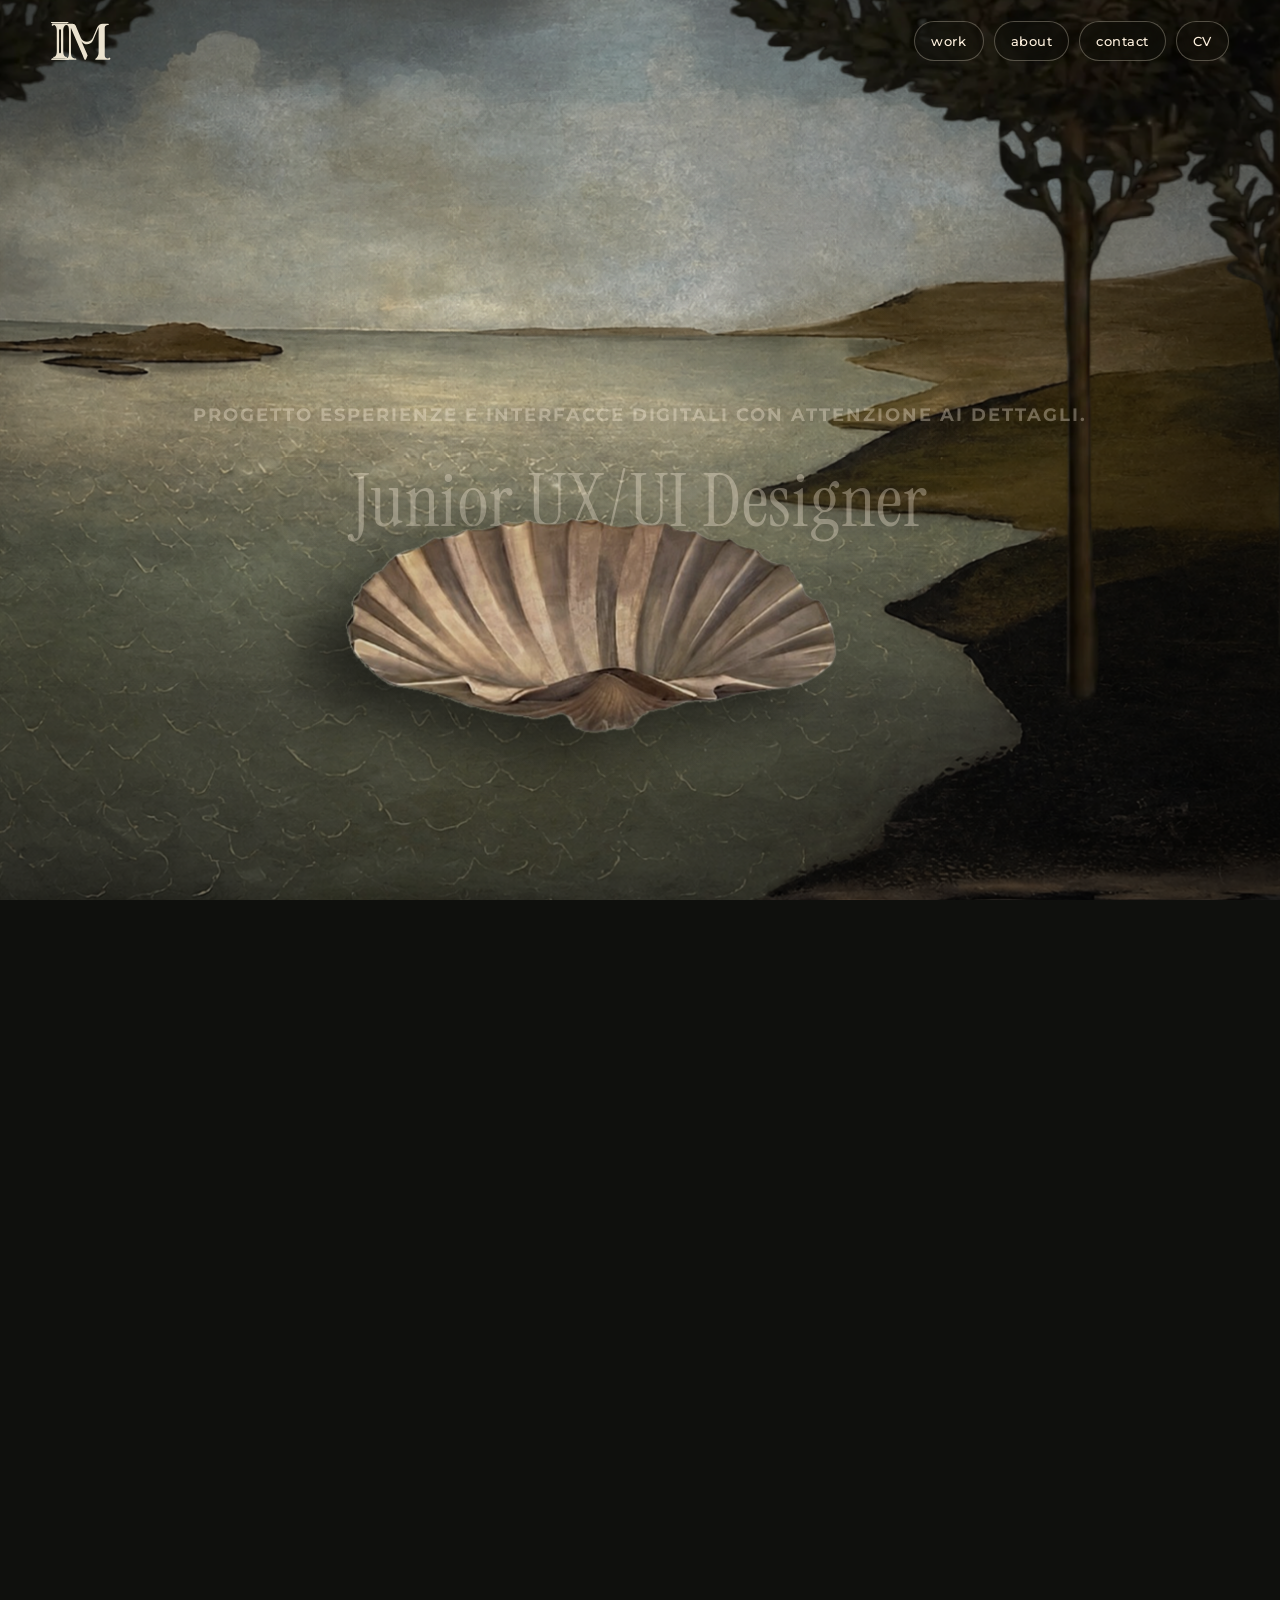
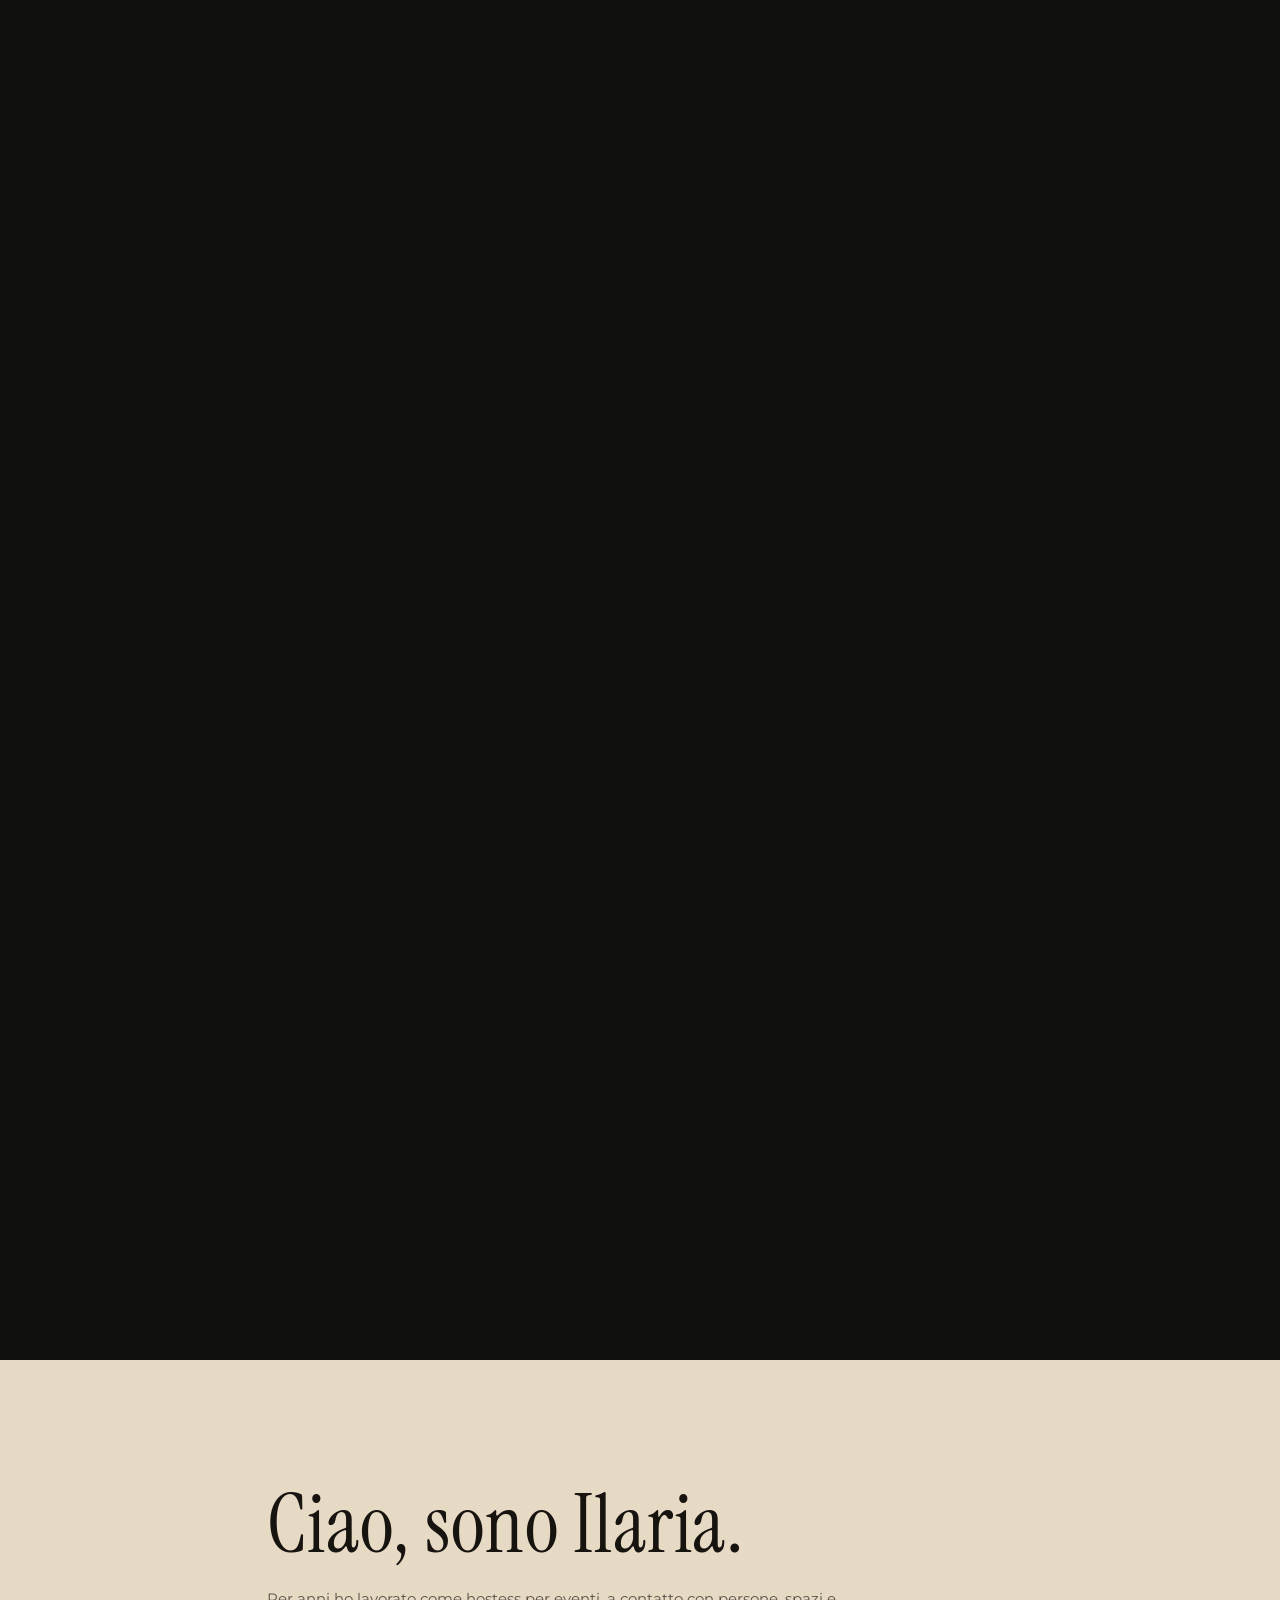
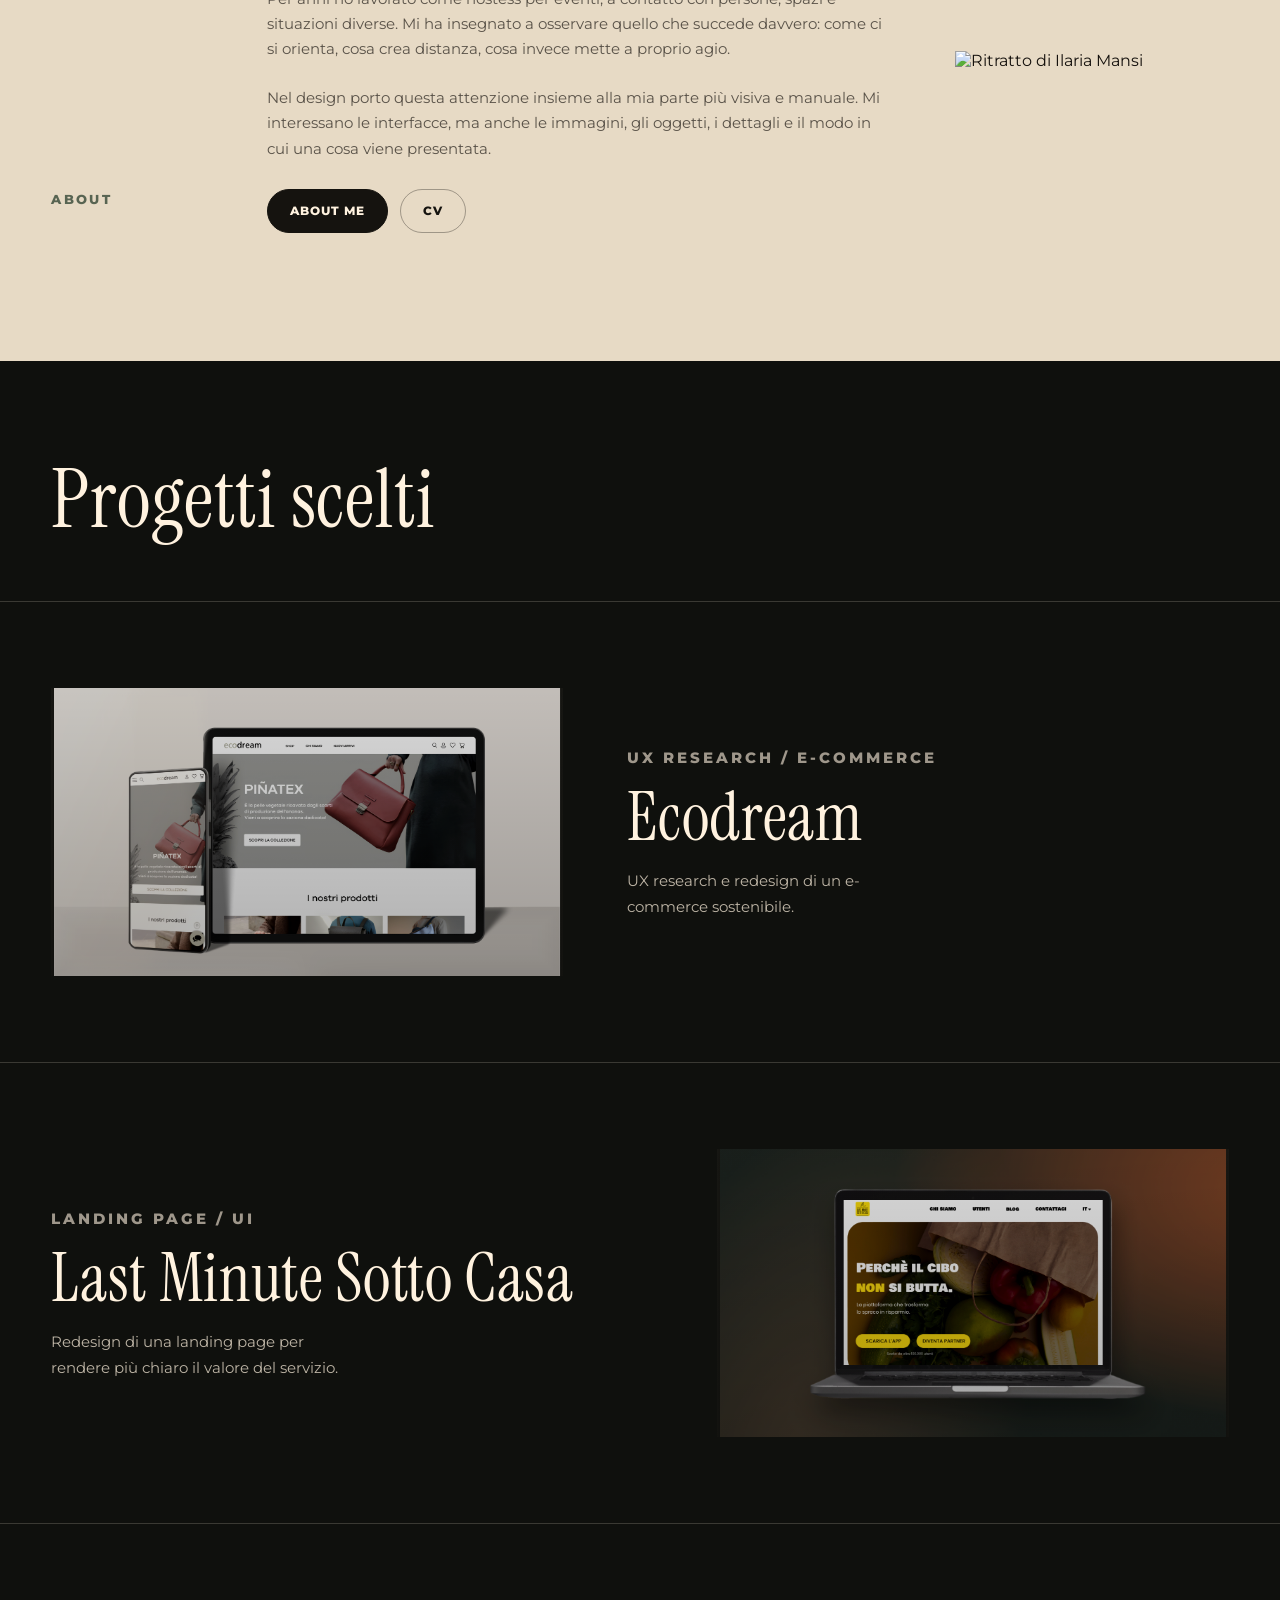
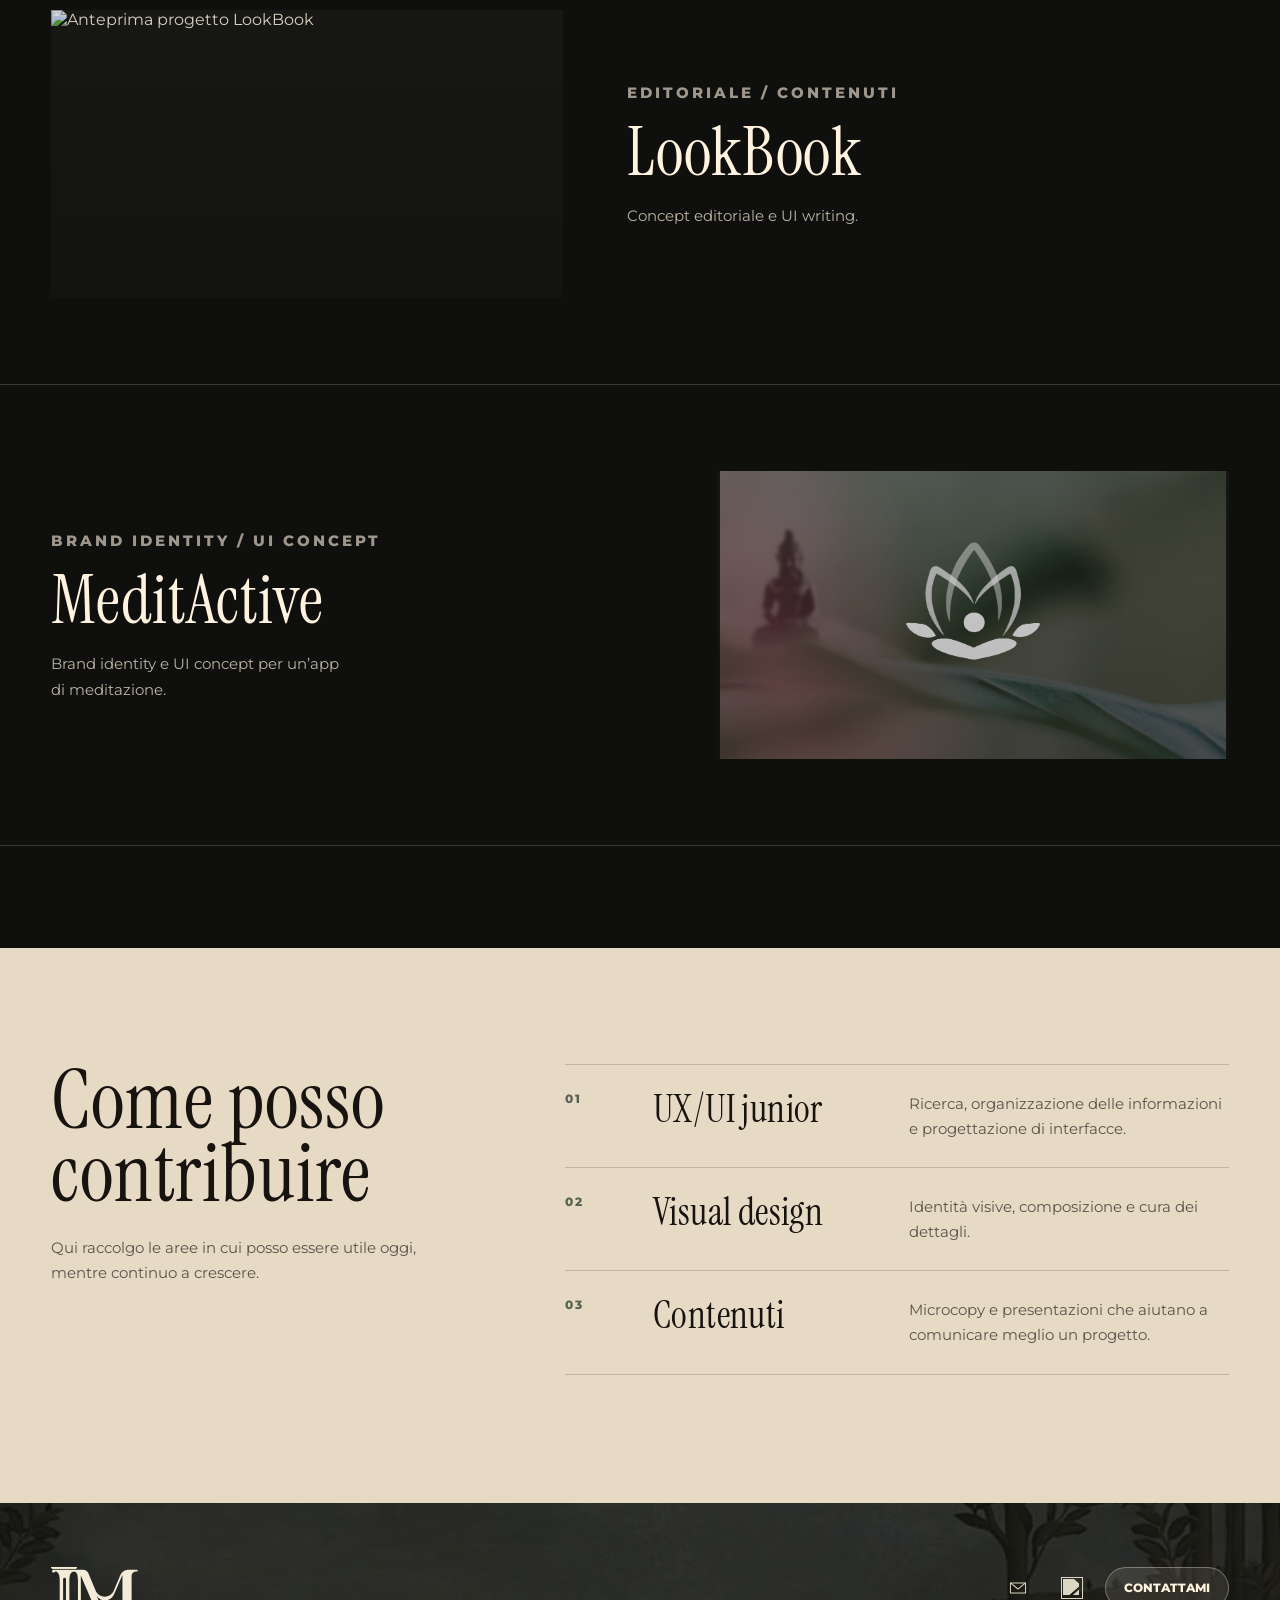
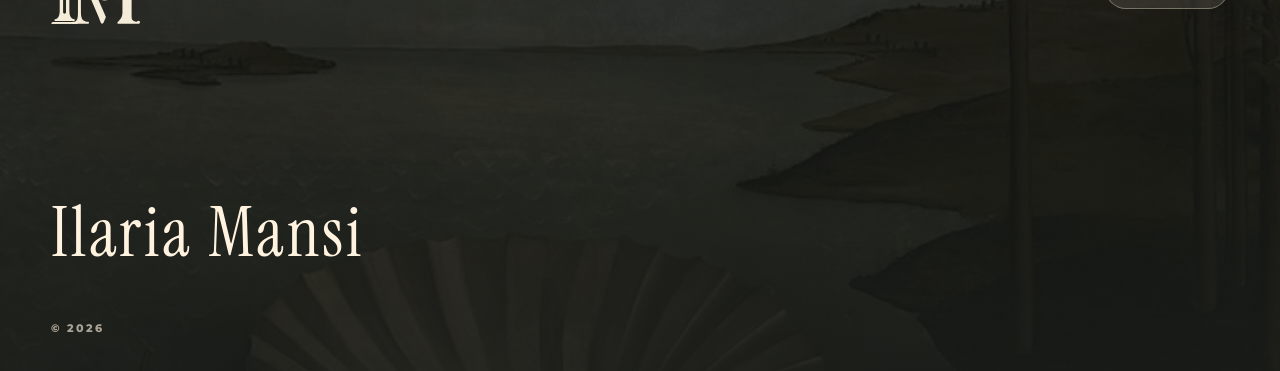
==== commit 22ce5eb5: "upload portfolio" ====
--- a/index.html
+++ b/index.html
@@ -6,162 +6,178 @@
   <meta name="viewport" content="width=device-width, initial-scale=1">
   <link rel="preconnect" href="https://fonts.googleapis.com">
   <link rel="preconnect" href="https://fonts.gstatic.com" crossorigin>
-  <link
-    href="https://fonts.googleapis.com/css2?family=Fraunces:opsz,wght@9..144,300;9..144,400;9..144,600&family=Montserrat:wght@400;500;600&display=swap"
-    
-    rel="stylesheet">
+  <link href="https://fonts.googleapis.com/css2?family=Fraunces:opsz,wght@9..144,300;9..144,400;9..144,600&family=Montserrat:wght@400;500;600&display=swap" rel="stylesheet">
   <link rel="icon" href="assets/img/favicon/favicon.png" sizes="any">
   <link rel="stylesheet" href="css/style.css">
-  <title>Ilaria Mansi – Visual & UX Designer</title>
-  <meta name="description"
-    content="Portfolio di Ilaria Mansi, junior designer tra UX/UI, visual design e contenuto digitale.">
+  <link rel="stylesheet" href="css/editorial-site.css">
   <link rel="stylesheet" href="css/home.css">
+  <title>Ilaria Mansi – Portfolio</title>
+  <meta name="description" content="Portfolio di Ilaria Mansi, junior designer tra UX/UI, visual design e contenuto digitale.">
 </head>
 
 <body class="is-home">
   <div id="top"></div>
+
   <header class="nav" role="banner">
-    <div class="nav__inner"><a class="nav__logo" href="index.html#top" aria-label="Home"><img class="logo logo--mark"
-          src="assets/img/logo/im-mark-light.svg" alt="Ilaria Mansi"></a>
-      <nav class="nav__links" aria-label="Menu principale"><a href="index.html#projects">work</a><a
-          href="about.html">about</a><a href="contact.html">contact</a><a href="cv.html">CV</a></nav><input
-        class="navToggle" type="checkbox" id="navToggle"><label class="nav__burger" for="navToggle"
-        aria-label="Apri menu"><span class="nav__burgerIcon" aria-hidden="true"></span></label>
+    <div class="nav__inner">
+      <a class="nav__logo" href="index.html#top" aria-label="Home">
+        <img class="logo logo--mark" src="assets/img/logo/im-mark-light.svg" alt="Ilaria Mansi">
+      </a>
+      <nav class="nav__links" aria-label="Menu principale">
+        <a href="index.html#projects">work</a>
+        <a href="about.html">about</a>
+        <a href="contact.html">contact</a>
+        <a href="cv.html">CV</a>
+      </nav>
+      <input class="navToggle" type="checkbox" id="navToggle">
+      <label class="nav__burger" for="navToggle" aria-label="Apri menu"><span class="nav__burgerIcon" aria-hidden="true"></span></label>
     </div>
   </header>
+
   <div class="navOverlay" aria-hidden="true">
-    <nav class="navOverlay__panel" aria-label="Menu mobile"><a href="index.html#projects">work</a><a
-        href="about.html">about</a><a href="contact.html">contact</a><a href="cv.html">CV</a></nav>
+    <nav class="navOverlay__panel" aria-label="Menu mobile">
+      <a href="index.html#projects">work</a>
+      <a href="about.html">about</a>
+      <a href="contact.html">contact</a>
+      <a href="cv.html">CV</a>
+    </nav>
   </div>
+
   <section class="artHero" aria-label="Ingresso portfolio">
     <div class="artHero__sticky">
-      <div class="artHero__scene" aria-hidden="true"><img class="artHero__layer artHero__base"
-          src="assets/img/scene/art.jpg" alt=""><img class="artHero__layer artHero__sea"
-          src="assets/img/scene/sea-bg.png" alt=""><img class="artHero__layer artHero__shell"
-          src="assets/img/scene/shell.png" alt=""><img class="artHero__layer artHero__trees"
-          src="assets/img/scene/trees.png" alt=""><img class="artHero__mobileScene" src="assets/img/scene/mobile-scene.png" alt=""><img class="artHero__mobileShell" src="assets/img/scene/shell-mobile.png" alt=""></div>
-      
-      <div class="artHero__copy">
-        <h1>Junior UX/UI Designer</h1>
-        <p></p>Progetto esperienze e interfacce digitali con attenzione alla chiarezza e ai dettagli.</p>
-      </div>
-      <div class="artHero__text artHero__text--one">
-        <p>Uno spazio da attraversare.</p>
-      </div>
-      <div class="artHero__text artHero__text--two">
-        <p>Il quadro diventa una porta di ingresso</p>
-      </div>
-      <div class="artHero__text artHero__text--three">
-        <p>Dal paesaggio ai progetti.</p>
+      <div class="artHero__scene" aria-hidden="true">
+        <img class="artHero__layer artHero__base" src="assets/img/scene/art.jpg" alt="">
+        <img class="artHero__layer artHero__sea" src="assets/img/scene/sea-bg.png" alt="">
+        <img class="artHero__layer artHero__shell" src="assets/img/scene/shell.png" alt="">
+        <img class="artHero__layer artHero__trees" src="assets/img/scene/trees.png" alt="">
+        <img class="artHero__mobileScene" src="assets/img/scene/mobile-scene.png" alt="">
+        <img class="artHero__mobileShell" src="assets/img/scene/shell-mobile.png" alt="">
       </div>
 
+      <div class="artHero__copy">
+        
+      <p class="artHero__tagline">Progetto esperienze e interfacce digitali con attenzione ai dettagli.</p>
+      <h1>Junior UX/UI Designer</h1>
+      </div>
+
+      <div class="artHero__text artHero__text--one"><p>Uno spazio da attraversare.</p></div>
+      <div class="artHero__text artHero__text--two"><p>Il quadro diventa una porta di ingresso</p></div>
+      <div class="artHero__text artHero__text--three"><p>Dal paesaggio ai progetti.</p></div>
 
       <div class="artHero__next">
         <h2>Un portfolio pensato come uno spazio da esplorare.</h2>
-        <p>Ho scelto una scena ispirata alla rilettura della <em>Nascita di Venere</em> di José Manuel Ballester perché mi interessava partire da un paesaggio svuotato dai personaggi, dove resta solo l’ambiente. <br> Il portfolio nasce da qui: non una semplice vetrina, ma uno spazio in cui entrare, orientarsi e scoprire i progetti con calma.</p>
+        <p>Ho scelto una scena ispirata alla rilettura della <em>Nascita di Venere</em> di José Manuel Ballester perché mi interessava partire da un paesaggio svuotato dai personaggi, dove resta solo l’ambiente.<br>Il portfolio nasce da qui: non una semplice vetrina, ma uno spazio in cui entrare, orientarsi e scoprire i progetti con calma.</p>
         <div class="homeActions">
           <a class="homeButton homeButton--light" href="#projects">Vedi i progetti</a>
           <a class="homeButton homeButton--ghost" href="about.html">About me</a>
         </div>
       </div>
+
       <div class="artHero__scroll" aria-hidden="true"><span>scorri per attraversare il quadro</span></div>
     </div>
   </section>
-  <section class="sceneBridge" aria-label="Transizione">
-    <div class="sceneBridge__line"></div>
-    
-  </section>
+
   <main class="homeMain">
-    <section class="homeSection homeAbout">
-      <div class="container homeAbout__grid">
-        <div class="homeAbout__copy revealBlock">
+    <section class="homeSection homeIntro">
+      <div class="container homeIntro__grid">
+        <p class="eyebrow revealBlock">About</p>
+        <div class="homeIntro__text revealBlock">
           <h2>Ciao, sono Ilaria.</h2>
           <p>Per anni ho lavorato come hostess per eventi, a contatto con persone, spazi e situazioni diverse. Mi ha insegnato a osservare quello che succede davvero: come ci si orienta, cosa crea distanza, cosa invece mette a proprio agio.</p>
           <p>Nel design porto questa attenzione insieme alla mia parte più visiva e manuale. Mi interessano le interfacce, ma anche le immagini, gli oggetti, i dettagli e il modo in cui una cosa viene presentata.</p>
-          <div class="homeActions"><a class="homeButton homeButton--dark" href="about.html">About me</a><a
-              class="homeButton homeButton--ghost" href="cv.html">CV</a></div>
+          <div class="homeActions">
+            <a class="homeButton homeButton--dark" href="about.html">About me</a>
+            <a class="homeButton homeButton--ghost" href="cv.html">CV</a>
+          </div>
         </div>
-        <figure class="homeAbout__photo revealBlock"><img src="assets/img/home/foto.png" alt="Ritratto di Ilaria Mansi">
+        <figure class="homeIntro__photo revealBlock">
+          <img src="assets/img/home/foto.png" alt="Ritratto di Ilaria Mansi">
         </figure>
       </div>
     </section>
-    <section class="homeSection homeProjects homeSection--tone" id="projects">
-      <div class="container">
-        <div class="homeSectionHead revealBlock">
-          <h2>Casi studio</h2>
-        </div>
-        <div class="homeGallery">
-          <article class="homeProject revealBlock"><a class="homeProject__image" href="project/ecodream/index.html"><img
-                src="assets/img/home/cover-ecodream.png" alt="Anteprima progetto Ecodream"></a>
-            <div class="homeProject__content">
+
+    <section class="homeSection homeProjects" id="projects">
+      <div class="container homeProjects__head revealBlock">
+        <h2>Progetti scelti</h2>
+      </div>
+
+      <div class="homeWorkRail" aria-label="Progetti in evidenza">
+        <article class="workCard revealBlock">
+          <a class="workCard__link" href="project/ecodream/index.html">
+            <figure><img src="assets/img/home/cover-ecodream.png" alt="Anteprima progetto Ecodream"></figure>
+            <div class="workCard__body">
+              <p class="workCard__type">UX research / e-commerce</p>
               <h3>Ecodream</h3>
-              <p>UX research e redesign di un e-commerce sostenibile.</p><a href="project/ecodream/index.html">Apri progetto →</a>
+              <p>UX research e redesign di un e-commerce sostenibile.</p>
             </div>
-          </article>
-          <article class="homeProject homeProject--reverse revealBlock"><a class="homeProject__image"
-              href="project/lmsc/index.html"><img src="assets/img/home/cover-lmsc.jpg"
-                alt="Anteprima progetto Last Minute Sotto Casa"></a>
-            <div class="homeProject__content">
+          </a>
+        </article>
+
+        <article class="workCard revealBlock">
+          <a class="workCard__link" href="project/lmsc/index.html">
+            <figure><img src="assets/img/home/cover-lmsc.jpg" alt="Anteprima progetto Last Minute Sotto Casa"></figure>
+            <div class="workCard__body">
+              <p class="workCard__type">Landing page / UI</p>
               <h3>Last Minute Sotto Casa</h3>
-              <p>Redesign di una landing page per rendere più chiaro il valore del servizio.</p><a href="project/lmsc/index.html">Apri progetto →</a>
+              <p>Redesign di una landing page per rendere più chiaro il valore del servizio.</p>
             </div>
-          </article>
-          <article class="homeProject revealBlock"><a class="homeProject__image" href="project/lookbook/index.html"><img
-                src="assets/img/home/cover-lookbook.jpg" alt="Anteprima progetto LookBook"></a>
-            <div class="homeProject__content">
+          </a>
+        </article>
+
+        <article class="workCard revealBlock">
+          <a class="workCard__link" href="project/lookbook/index.html">
+            <figure><img src="assets/img/home/cover-lookbook.jpg" alt="Anteprima progetto LookBook"></figure>
+            <div class="workCard__body">
+              <p class="workCard__type">Editoriale / contenuti</p>
               <h3>LookBook</h3>
-              <p>Concept editoriale e UI writing.</p><a href="project/lookbook/index.html">Apri progetto →</a>
+              <p>Concept editoriale e UI writing.</p>
             </div>
-          </article>
-          <article class="homeProject homeProject--reverse revealBlock"><a class="homeProject__image"
-              href="project/meditactive/index.html"><img src="assets/img/home/cover-meditactive.jpg"
-                alt="Anteprima progetto MeditActive"></a>
-            <div class="homeProject__content">
+          </a>
+        </article>
+
+        <article class="workCard revealBlock">
+          <a class="workCard__link" href="project/meditactive/index.html">
+            <figure><img src="assets/img/home/cover-meditactive.jpg" alt="Anteprima progetto MeditActive"></figure>
+            <div class="workCard__body">
+              <p class="workCard__type">Brand identity / UI concept</p>
               <h3>MeditActive</h3>
-              <p>Brand identity e UI concept per un’app di meditazione.</p><a href="project/meditactive/index.html">Apri progetto →</a>
+              <p>Brand identity e UI concept per un’app di meditazione.</p>
             </div>
-          </article>
-        </div>
+          </a>
+        </article>
       </div>
     </section>
+
     <section class="homeSection homeRoles">
-      <div class="container">
-        <div class="homeSectionHead revealBlock">
+      <div class="container homeRoles__layout">
+        <div class="homeRoles__head revealBlock">
           <h2>Come posso contribuire</h2>
-          <p> Qui raccolgo le aree in cui posso essere utile oggi, mentre continuo a crescere.</p>
+          <p>Qui raccolgo le aree in cui posso essere utile oggi, mentre continuo a crescere.</p>
         </div>
         <div class="homeRoles__grid">
-          <article class="revealBlock">
-            <h3>UX/UI junior</h3>
-            <p>Ricerca, organizzazione delle informazioni e progettazione di interfacce.</p>
-          </article>
-          <article class="revealBlock">
-            <h3>Visual design</h3>
-            <p>Identità visive, composizione e cura dei dettagli.</p>
-          </article>
-          <article class="revealBlock">
-            <h3>Contenuti</h3>
-            <p>Microcopy e presentazioni che aiutano a comunicare meglio un progetto.</p>
-          </article>
+          <article class="revealBlock"><span>01</span><h3>UX/UI junior</h3><p>Ricerca, organizzazione delle informazioni e progettazione di interfacce.</p></article>
+          <article class="revealBlock"><span>02</span><h3>Visual design</h3><p>Identità visive, composizione e cura dei dettagli.</p></article>
+          <article class="revealBlock"><span>03</span><h3>Contenuti</h3><p>Microcopy e presentazioni che aiutano a comunicare meglio un progetto.</p></article>
         </div>
       </div>
     </section>
   </main>
+
   <footer class="siteFooter">
-  <div class="siteFooter__inner">
-    <div class="siteFooter__top">
-      <a class="siteFooter__logo" href="index.html#top" aria-label="Home"><img src="assets/img/logo/im-mark-light.svg" alt="Ilaria Mansi"></a>
-      <div class="siteFooter__contact" aria-label="Contatti principali">
-        <a class="siteFooter__iconLink" href="mailto:ilariamansi96@gmail.com" aria-label="Scrivimi una email"><img src="assets/img/icons/email.svg" alt=""></a>
-        <a class="siteFooter__iconLink" href="https://www.linkedin.com/in/ilaria-mansi/" target="_blank" rel="noopener" aria-label="LinkedIn"><img src="assets/img/home/linkedin.png" alt=""></a>
-        <a class="siteFooter__contactText" href="contact.html">Contattami</a>
+    <div class="siteFooter__inner">
+      <div class="siteFooter__top">
+        <a class="siteFooter__logo" href="index.html#top" aria-label="Home"><img src="assets/img/logo/im-mark-light.svg" alt="Ilaria Mansi"></a>
+        <div class="siteFooter__contact" aria-label="Contatti principali">
+          <a class="siteFooter__iconLink" href="mailto:ilariamansi96@gmail.com" aria-label="Scrivimi una email"><img src="assets/img/icons/email.svg" alt=""></a>
+          <a class="siteFooter__iconLink" href="https://www.linkedin.com/in/ilaria-mansi/" target="_blank" rel="noopener" aria-label="LinkedIn"><img src="assets/img/home/linkedin.png" alt=""></a>
+          <a class="siteFooter__contactText" href="contact.html">Contattami</a>
+        </div>
       </div>
+      <p class="siteFooter__brand">Ilaria Mansi</p>
+      <p class="siteFooter__copy">© 2026</p>
     </div>
-    <p class="siteFooter__brand">Ilaria Mansi</p>
-    <p class="siteFooter__copy">© 2026</p>
-  </div>
-</footer>
+  </footer>
+
   <script src="js/main.js"></script>
 </body>
-
-</html>+</html>
--- a/css/style.css
+++ b/css/style.css
@@ -1,4 +1,5 @@
-@import url("https://fonts.googleapis.com/css2?family=Cormorant+Garamond:ital,wght@1,500;1,600&display=swap");
+@import url("https://fonts.googleapis.com/css2?family=Instrument+Serif:ital@0;1&display=swap");
+@import url("https://fonts.googleapis.com/css2?family=Cormorant+SC:wght@500;600;700&display=swap");
 
 /* === GLOBAL SYSTEM — cleaned, values preserved === */
 * {
@@ -21,19 +22,20 @@
   --pad-x: clamp(22px, 4vw, 76px);
   --nav-h: 82px;
 
-  --paper: #747367;
-  --paper-2: #747367;
+  --paper:#807E70;
+  --paper-2:#777568;
   --paper-soft: #747367;
-  --cream: #FFF2DF;
+  --cream:#FFF2DF;
   --ink: #FFF2DF;
-  --muted: rgba(255, 242, 223, .78);
+  --muted:rgba(255,242,223,.78);
   --muted-soft: rgba(255, 242, 223, .86);
   --dark: #2E3129;
-  --line: rgba(255, 242, 223, .22);
+  --line:rgba(255,242,223,.20);
 
   --font-serif: "Fraunces", ui-serif, serif;
   --font-sans: "Montserrat", system-ui, sans-serif;
-  --font-kicker: "Cormorant Garamond", ui-serif, serif;
+  --font-kicker: "Cormorant SC", ui-serif, serif;
+  --kicker:#E7D0AD;
   --ease: cubic-bezier(.22, 1, .36, 1);
 
   --fs-display: clamp(52px, 6.2vw, 104px);
@@ -81,7 +83,7 @@
   padding: 0 var(--pad-x)
 }
 
-/* Kicker unico */
+/* Kicker unico — contrasto scuro, stile catalogo */
 .eyebrow,
 .pageKicker,
 .projectHero__kicker,
@@ -93,14 +95,97 @@
 .projectPager__eyebrow {
   margin: 0 0 16px;
   font-family: var(--font-kicker);
-  font-style: italic;
-  font-size: clamp(15px, 1.08vw, 18px);
-  font-weight: 600;
+  font-style: normal;
+  font-size: clamp(15px, 1.05vw, 18px);
+  font-weight: 700;
   line-height: 1;
-  letter-spacing: .20em;
-  text-transform: uppercase;
-  color: var(--muted-soft);
+  letter-spacing: .16em;
+  text-transform: none;
+  color: var(--kicker);
   opacity: 1;
+}
+
+
+
+/* === BUTTON SYSTEM — single source of truth === */
+:root{
+  --btn-primary-bg:#15130f;
+  --btn-primary-fg:#fff2df;
+  --btn-primary-hover:#586452;
+  --btn-secondary-fg:#15130f;
+  --btn-secondary-border:rgba(21,19,15,.34);
+  --btn-secondary-hover-bg:rgba(88,100,82,.12);
+  --btn-secondary-hover-border:#586452;
+  --btn-secondary-hover-fg:#586452;
+}
+
+.button,
+.homeButton,
+.btn{
+  min-height:44px;
+  display:inline-flex;
+  align-items:center;
+  justify-content:center;
+  padding:0 22px;
+  border-radius:999px;
+  font-size:12px;
+  font-weight:800;
+  letter-spacing:.08em;
+  text-transform:uppercase;
+  text-decoration:none;
+  cursor:pointer;
+  transition:transform .22s var(--ease), background .22s var(--ease), border-color .22s var(--ease), color .22s var(--ease), box-shadow .22s var(--ease);
+}
+
+.button--dark,
+.button--light,
+.btn--primary,
+.homeButton--dark,
+.homeButton--light{
+  background:var(--btn-primary-bg) !important;
+  border:1px solid var(--btn-primary-bg) !important;
+  color:var(--btn-primary-fg) !important;
+}
+
+.button--dark:hover,
+.button--light:hover,
+.btn--primary:hover,
+.homeButton--dark:hover,
+.homeButton--light:hover{
+  background:var(--btn-primary-hover) !important;
+  border-color:var(--btn-primary-hover) !important;
+  color:var(--btn-primary-fg) !important;
+  transform:translateY(-2px);
+}
+
+.button--ghost,
+.btn--secondary,
+.homeButton--ghost{
+  background:transparent !important;
+  border:1px solid var(--btn-secondary-border) !important;
+  color:var(--btn-secondary-fg) !important;
+}
+
+.button--ghost:hover,
+.btn--secondary:hover,
+.homeButton--ghost:hover{
+  background:var(--btn-secondary-hover-bg) !important;
+  border-color:var(--btn-secondary-hover-border) !important;
+  color:var(--btn-secondary-hover-fg) !important;
+  box-shadow:0 10px 30px rgba(21,19,15,.08);
+  backdrop-filter:blur(10px);
+  -webkit-backdrop-filter:blur(10px);
+  transform:translateY(-2px);
+}
+
+.actionRow,
+.buttonRow,
+.homeActions,
+.projectActions{
+  display:flex;
+  flex-wrap:wrap;
+  gap:12px;
+  margin-top:28px;
 }
 
 /* === NAV === */
@@ -289,67 +374,7 @@
   }
 }
 
-/* === BUTTONS === */
-.button,
-.homeButton,
-.btn {
-  min-height: 44px;
-  display: inline-flex;
-  align-items: center;
-  justify-content: center;
-  padding: 0 22px;
-  border-radius: 999px;
-  font-size: 12px;
-  font-weight: 800;
-  letter-spacing: .08em;
-  text-transform: uppercase;
-  transition: transform .22s var(--ease), background .22s var(--ease), border-color .22s var(--ease)
-}
-
-.button:hover,
-.homeButton:hover,
-.btn:hover {
-  transform: translateY(-2px)
-}
-
-.button--dark,
-.homeButton--dark,
-.btn--primary {
-  background: #252A24;
-  border: 1px solid rgba(255, 242, 223, .18);
-  color: var(--cream) !important
-}
-
-.button--dark:hover,
-.homeButton--dark:hover,
-.btn--primary:hover {
-  background: #1F231E
-}
-
-.button--ghost,
-.homeButton--ghost,
-.btn--secondary {
-  border: 1px solid rgba(255, 242, 223, .30);
-  background: rgba(255, 242, 223, .08);
-  color: var(--cream) !important
-}
-
-.button--light,
-.homeButton--light {
-  background: var(--cream);
-  color: #253039 !important
-}
-
-.actionRow,
-.buttonRow,
-.homeActions,
-.projectActions {
-  display: flex;
-  flex-wrap: wrap;
-  gap: 12px;
-  margin-top: 28px
-}
-
+/* === BUTTONS — unified site-wide === */
 /* === TITLE SYSTEM: 3 scale === */
 /* Titoli primari: Home/About/Contact/CV/Project hero + artHero next */
 .pageHero h1,
@@ -556,7 +581,7 @@
   text-align: center;
   font-size: 12px;
   line-height: 1.45;
-  color: rgba(255, 242, 223, .56)
+  color: rgba(0, 0, 0, 0.66)
 }
 
 .is-about .aboutStory {
@@ -617,8 +642,7 @@
   max-width: 980px;
   margin: 0 auto;
   text-align: center;
-  line-height: 1.12;
-  justify-self: center;
+  line-height: 1.12
 }
 
 /* === CV === */
@@ -1014,8 +1038,8 @@
   }
 }
 
-/* === FINAL TYPE GUARD — serif ripristinato ovunque === */
-/* Scala 1: titoli principali */
+
+/* === FINAL TYPE + KICKER GUARD — non sovrascrivere sotto === */
 .pageHero h1,
 .contactClean__head h1,
 .projectHero h1,
@@ -1032,7 +1056,6 @@
   color: var(--cream);
 }
 
-/* Scala 2: titoli sezioni e titoli progetti in home */
 .contentGrid h2,
 .homeSectionHead h2,
 .homeProject__content h3,
@@ -1048,7 +1071,6 @@
   color: var(--cream);
 }
 
-/* Scala 3: titoli secondari, card, CV e pager */
 .infoCard h3,
 .homeRoles__grid h3,
 .caseStep__text h2,
@@ -1063,3 +1085,594 @@
   letter-spacing: var(--ls-subtitle);
   color: var(--cream);
 }
+
+
+
+.eyebrow,
+.pageKicker,
+.projectHero__kicker,
+.caseStep__label,
+.projectPager__eyebrow,
+.homeProject__number,
+.homeRoles__grid small,
+.cvSkillList small,
+.contactLineForm span{
+  font-family: var(--font-sans) !important;
+  font-style: normal !important;
+  font-size: 13px !important;
+  font-weight: 800 !important;
+  letter-spacing: .18em !important;
+  text-transform: uppercase !important;
+  color: var(--kicker) !important;
+}
+.caseStep__label,
+.projectHero__kicker,
+.pageKicker,
+.eyebrow{
+  margin-bottom: 22px !important;
+}
+/* ABOUT: hero meno verticale + frase finale più centrale */
+.is-about .aboutHero h1 {
+  max-width: 14.8ch !important;
+  font-size: clamp(44px, 4.9vw, 78px) !important;
+  line-height: .96 !important;
+}
+
+.is-about .aboutClosing p {
+  max-width: 1040px !important;
+  margin: 0 auto !important;
+  text-align: center !important;
+  font-size: clamp(38px, 4.6vw, 78px) !important;
+  line-height: 1.02 !important;
+}
+@media (max-width: 640px) {
+  .is-about .aboutHero {
+    min-height: auto !important;
+    padding: calc(var(--nav-h) + 42px) var(--pad-x) 56px !important;
+    display: block !important;
+  }
+
+  .is-about .aboutHero .container {
+    padding: 0 !important;
+    width: 100% !important;
+  }
+
+  .is-about .aboutHero__grid {
+    display: grid !important;
+    grid-template-columns: 1fr !important;
+    gap: 28px !important;
+    width: 100% !important;
+  }
+
+  .is-about .aboutHero__intro {
+    width: 100% !important;
+    max-width: none !important;
+  }
+
+  .is-about .aboutHero h1 {
+    width: 100% !important;
+    max-width: 8.8ch !important;
+    font-size: clamp(58px, 17vw, 86px) !important;
+    line-height: .86 !important;
+    letter-spacing: -.02em !important;
+  }
+
+  .is-about .aboutHero__intro > p:not(.pageKicker) {
+    width: 100% !important;
+    max-width: none !important;
+    font-size: 17px !important;
+    line-height: 1.58 !important;
+  }
+
+  .is-about .aboutHero__media {
+    width: 78vw !important;
+    max-width: 420px !important;
+    margin: 8px 0 0 auto !important;
+    justify-self: end !important;
+  }
+
+  .is-about .aboutHero__media img {
+    width: 100% !important;
+    height: auto !important;
+    max-height: none !important;
+    object-fit: contain !important;
+  }
+
+  .is-about .aboutHero__media figcaption {
+    width: 100% !important;
+    max-width: none !important;
+    margin-top: 10px !important;
+    text-align: center !important;
+  }
+}
+@media (max-width:640px){
+
+  .is-about .aboutEditorial{
+    display:flex !important;
+    flex-direction:column !important;
+    gap:32px !important;
+  }
+
+  .is-about .aboutEditorial__image{
+    width:100% !important;
+    max-width:none !important;
+    justify-self:stretch !important;
+  }
+
+  .is-about .aboutEditorial__image img{
+    width:100% !important;
+    height:auto !important;
+  }
+
+  .is-about .aboutEditorial__text{
+    width:100% !important;
+    max-width:none !important;
+  }
+
+  .is-about .aboutEditorial__text p{
+    font-size:18px !important;
+    line-height:1.7 !important;
+  }
+
+}
+/* HAMBURGER: X pulita */
+body:has(#navToggle:checked) .nav__burgerIcon {
+  background: transparent !important;
+}
+
+body:has(#navToggle:checked) .nav__burgerIcon:before {
+  top: 0 !important;
+  transform: rotate(45deg) !important;
+}
+
+body:has(#navToggle:checked) .nav__burgerIcon:after {
+  top: 0 !important;
+  transform: rotate(-45deg) !important;
+}
+
+/* === FINAL MERGE 20/06 — editorial-site.css integrato in style.css === */
+:root {
+  --museum-dark: #0f100d;
+  --museum-canvas: #e7dac5;
+  --museum-canvas-2: #d2c1aa;
+  --museum-ink: #15130f;
+  --museum-accent: #586452;
+  --font-display: "Instrument Serif", "Fraunces", ui-serif, serif;
+  --kicker: var(--museum-accent);
+}
+
+body:not(.is-home) {
+  background: var(--museum-canvas) !important;
+  color: var(--museum-ink) !important;
+}
+
+body:not(.is-home) .nav__logo .logo {
+  filter: brightness(0) saturate(100%) !important;
+  opacity: .92 !important;
+}
+
+body:not(.is-home) .nav__links a {
+  background: rgba(15, 15, 12, .12) !important;
+  border-color: rgba(21, 19, 15, .22) !important;
+  color: var(--museum-ink) !important;
+}
+
+body:not(.is-home) .nav__links a:hover {
+  background: rgba(21, 19, 15, .08) !important;
+}
+
+body:not(.is-home) .nav__burger {
+  background: rgba(15, 15, 12, .12) !important;
+  border-color: rgba(21, 19, 15, .24) !important;
+}
+
+body:not(.is-home) .nav__burgerIcon,
+body:not(.is-home) .nav__burgerIcon::before,
+body:not(.is-home) .nav__burgerIcon::after {
+  background: var(--museum-ink) !important;
+}
+
+body:not(.is-home):has(#navToggle:checked) .nav__burgerIcon {
+  background: transparent !important;
+}
+
+body:not(.is-home) .pageHero,
+body:not(.is-home) .contentSection,
+body:not(.is-home) .contactClean,
+body:not(.is-home) .projectPage,
+body:not(.is-home) .projectHero,
+body:not(.is-home) .caseIntro,
+body:not(.is-home) .caseStep,
+body:not(.is-home) .caseEnd,
+body:not(.is-home) .projectPager,
+body:not(.is-home).is-about main.aboutPage,
+body:not(.is-home).is-about .pageHero,
+body:not(.is-home).is-about .contentSection,
+body:not(.is-home).is-cv .pageHero {
+  background: var(--museum-canvas) !important;
+  color: var(--museum-ink) !important;
+}
+
+body:not(.is-home) .contentSection--tone,
+body:not(.is-home).is-cv .contentSection--tone.cvSection {
+  background: var(--museum-canvas-2) !important;
+}
+
+body:not(.is-home) .pageHero h1,
+body:not(.is-home) .contactClean__head h1,
+body:not(.is-home) .projectHero h1,
+body:not(.is-home).is-about .aboutHero h1,
+body:not(.is-home) .contentGrid h2,
+body:not(.is-home) .caseIntro h2,
+body:not(.is-home) .caseEnd h2,
+body:not(.is-home) .caseStep__text h2,
+body:not(.is-home) .projectPager__title,
+body:not(.is-home) .cvSkillList h3,
+body:not(.is-home) .cvList h3,
+body:not(.is-home) .infoCard h3,
+body:not(.is-home).is-about .aboutClosing p {
+  font-family: var(--font-display) !important;
+  letter-spacing: .01em !important;
+  color: var(--museum-ink) !important;
+}
+
+body:not(.is-home) .pageHero p,
+body:not(.is-home) .contentGrid p,
+body:not(.is-home) .contentGrid li,
+body:not(.is-home) .projectHero__intro,
+body:not(.is-home) .caseIntro p,
+body:not(.is-home) .caseStep__text p,
+body:not(.is-home) .caseEnd p,
+body:not(.is-home) .cvSkillList p,
+body:not(.is-home) .cvList p,
+body:not(.is-home).is-contact .contactClean__head p:not(.pageKicker),
+body:not(.is-home).is-about .aboutEditorial__text,
+body:not(.is-home).is-about .aboutHero__intro > p:not(.pageKicker),
+body:not(.is-home).is-about .aboutEditorial__text p {
+  color: rgba(21, 19, 15, .68) !important;
+}
+
+body:not(.is-home) .eyebrow,
+body:not(.is-home) .pageKicker,
+body:not(.is-home) .projectHero__kicker,
+body:not(.is-home) .caseStep__label,
+body:not(.is-home) .projectPager__eyebrow,
+body:not(.is-home) .cvSkillList small,
+body:not(.is-home) .contactLineForm span {
+  font-family: var(--font-sans) !important;
+  font-style: normal !important;
+  font-size: 13px !important;
+  font-weight: 800 !important;
+  letter-spacing: .18em !important;
+  text-transform: uppercase !important;
+  color: var(--museum-accent) !important;
+  opacity: 1 !important;
+  margin-bottom: 22px !important;
+}
+
+body:not(.is-home) .projectTags span,
+body:not(.is-home) .cvMeta {
+  border-color: rgba(21, 19, 15, .20) !important;
+  color: rgba(21, 19, 15, .62) !important;
+}
+
+body:not(.is-home) .caseStep + .caseStep::before {
+  background: linear-gradient(90deg, transparent, rgba(21, 19, 15, .16), transparent) !important;
+}
+
+body:not(.is-home) .caseIntro,
+body:not(.is-home) .projectPager,
+body:not(.is-home) .cvSkillList,
+body:not(.is-home) .cardGrid,
+body:not(.is-home) .panel,
+body:not(.is-home) .infoCard,
+body:not(.is-home) .cvSkillList article {
+  border-color: rgba(21, 19, 15, .18) !important;
+}
+
+body:not(.is-home) .is-contact .contactLineForm input,
+body:not(.is-home) .is-contact .contactLineForm textarea,
+body:not(.is-home).is-contact .contactLineForm input,
+body:not(.is-home).is-contact .contactLineForm textarea {
+  border-bottom-color: rgba(21, 19, 15, .34) !important;
+  color: var(--museum-ink) !important;
+}
+
+.siteFooter {
+  background: var(--museum-dark) !important;
+  color: #fff2df !important;
+}
+
+.siteFooter__brand {
+  font-family: var(--font-display) !important;
+  letter-spacing: .04em !important;
+  font-size: clamp(36px, 5.4vw, 96px) !important;
+}
+
+/* ABOUT desktop/tablet: più largo e meno verticale */
+.is-about .aboutHero h1 {
+  max-width: 15.5ch !important;
+  font-size: clamp(46px, 4.8vw, 82px) !important;
+  line-height: .96 !important;
+}
+
+.is-about .aboutHero__grid {
+  grid-template-columns: minmax(0, 1fr) minmax(300px, 380px) !important;
+  align-items: center !important;
+}
+
+.is-about .aboutClosing p {
+  max-width: 1040px !important;
+  margin: 0 auto !important;
+  text-align: center !important;
+  font-family: var(--font-display) !important;
+  font-weight: 400 !important;
+  font-size: clamp(42px, 5.2vw, 84px) !important;
+  line-height: .98 !important;
+  letter-spacing: .01em !important;
+  color: var(--museum-ink) !important;
+  opacity: 1 !important;
+}
+
+/* ABOUT mobile — sostituisce il blocco rotto: niente colonne strette, testo pieno */
+@media (max-width: 640px) {
+  .is-about .aboutHero {
+    min-height: auto !important;
+    display: block !important;
+    padding: calc(var(--nav-h) + 34px) var(--pad-x) 64px !important;
+  }
+
+  .is-about .aboutHero .container,
+  .is-about .aboutHero__grid,
+  .is-about .aboutHero__intro,
+  .is-about .aboutHero__media,
+  .is-about .aboutHero__intro > p:not(.pageKicker) {
+    width: 100% !important;
+    max-width: none !important;
+    min-width: 0 !important;
+  }
+
+  .is-about .aboutHero .container {
+    padding-left: 0 !important;
+    padding-right: 0 !important;
+    margin: 0 !important;
+  }
+
+  .is-about .aboutHero__grid {
+    display: flex !important;
+    flex-direction: column !important;
+    gap: 30px !important;
+    align-items: stretch !important;
+  }
+
+  .is-about .aboutHero__intro {
+    display: block !important;
+  }
+
+  .is-about .aboutHero h1 {
+    max-width: 18ch !important;
+    font-size: clamp(54px, 12vw, 78px) !important;
+    line-height: .88 !important;
+    letter-spacing: -.01em !important;
+  }
+
+  .is-about .aboutHero__intro > p:not(.pageKicker) {
+    display: block !important;
+    margin: 24px 0 0 !important;
+    font-size: 16px !important;
+    line-height: 1.58 !important;
+    overflow-wrap: normal !important;
+    word-break: normal !important;
+    hyphens: none !important;
+  }
+
+  .is-about .aboutHero__media {
+    margin: 10px 0 0 auto !important;
+    width: min(80vw, 320px) !important;
+    align-self: center !important;
+    justify-self: center !important;
+  }
+
+  .is-about .aboutHero__media img {
+    width: 100% !important;
+    height: auto !important;
+    max-height: none !important;
+    object-fit: contain !important;
+  }
+
+  .is-about .aboutHero__media figcaption {
+    width: 100% !important;
+    max-width: none !important;
+    margin-top: 10px !important;
+    text-align: center !important;
+    color: rgba(21, 19, 15, .62) !important;
+  }
+
+  .is-about .aboutStory {
+    padding-top: 52px !important;
+  }
+
+  .is-about .aboutEditorial {
+    display: flex !important;
+    flex-direction: column !important;
+    gap: 32px !important;
+    padding-left: var(--pad-x) !important;
+    padding-right: var(--pad-x) !important;
+  }
+
+  .is-about .aboutEditorial__image,
+  .is-about .aboutEditorial__text {
+    width: 100% !important;
+    max-width: none !important;
+  }
+
+  .is-about .aboutEditorial__text p {
+    font-size: 16px !important;
+    line-height: 1.7 !important;
+  }
+
+  .is-about .aboutClosing p {
+    text-align: center !important;
+    font-size: clamp(38px, 10vw, 60px) !important;
+  }
+}
+
+/* === FINAL ABOUT + TYPE ALIGNMENT 20/06 === */
+/* Testi: stessa scala visiva su pagine chiare */
+body:not(.is-home) .pageHero p,
+body:not(.is-home) .contentGrid p,
+body:not(.is-home) .contentGrid li,
+body:not(.is-home) .projectHero__intro,
+body:not(.is-home) .caseIntro p,
+body:not(.is-home) .caseStep__text p,
+body:not(.is-home) .caseEnd p,
+body:not(.is-home) .cvSkillList p,
+body:not(.is-home) .cvList p,
+body:not(.is-home).is-contact .contactClean__head p:not(.pageKicker),
+body:not(.is-home).is-about .aboutHero__intro > p:not(.pageKicker),
+body:not(.is-home).is-about .aboutEditorial__text p {
+  font-size: clamp(15.5px, 1vw, 17px) !important;
+  line-height: 1.66 !important;
+}
+
+/* Titoli: scala più uniforme, evitando salti enormi tra pagine */
+body:not(.is-home) .pageHero h1,
+body:not(.is-home) .contactClean__head h1,
+body:not(.is-home) .projectHero h1,
+body:not(.is-home).is-about .aboutHero h1 {
+  font-size: clamp(50px, 5.2vw, 86px) !important;
+  line-height: .96 !important;
+}
+
+body:not(.is-home) .contentGrid h2,
+body:not(.is-home) .caseIntro h2,
+body:not(.is-home) .caseEnd h2,
+body:not(.is-home).is-about .aboutClosing p {
+  font-size: clamp(42px, 4.6vw, 76px) !important;
+  line-height: 1 !important;
+}
+
+body:not(.is-home) .caseStep__text h2,
+body:not(.is-home) .projectPager__title,
+body:not(.is-home) .cvSkillList h3,
+body:not(.is-home) .cvList h3,
+body:not(.is-home) .infoCard h3 {
+  font-size: clamp(30px, 3.1vw, 52px) !important;
+  line-height: 1.02 !important;
+}
+
+/* ABOUT desktop: prima foto leggermente più piccola e centrata */
+.is-about .aboutHero__grid {
+  grid-template-columns: minmax(0, 1fr) minmax(280px, 340px) !important;
+  align-items: center !important;
+}
+
+.is-about .aboutHero__media {
+  width: min(100%, 330px) !important;
+  justify-self: center !important;
+  align-self: center !important;
+  margin-left: auto !important;
+  margin-right: auto !important;
+}
+
+.is-about .aboutHero__media img {
+  max-height: 410px !important;
+  object-fit: contain !important;
+}
+
+/* ABOUT mobile: layout pulito, niente testo in colonna stretta */
+@media (max-width: 640px) {
+  .is-about .aboutHero {
+    min-height: auto !important;
+    display: block !important;
+    padding: calc(var(--nav-h) + 36px) var(--pad-x) 58px !important;
+  }
+
+  .is-about .aboutHero .container {
+    width: 100% !important;
+    max-width: none !important;
+    padding: 0 !important;
+    margin: 0 !important;
+  }
+
+  .is-about .aboutHero__grid {
+    display: flex !important;
+    flex-direction: column !important;
+    gap: 28px !important;
+    align-items: stretch !important;
+    width: 100% !important;
+    max-width: none !important;
+  }
+
+  .is-about .aboutHero__intro,
+  .is-about .aboutHero__intro > p:not(.pageKicker) {
+    width: 100% !important;
+    max-width: none !important;
+    min-width: 0 !important;
+  }
+
+  .is-about .aboutHero h1 {
+    width: 100% !important;
+    max-width: 100% !important;
+    font-size: clamp(44px, 10.2vw, 62px) !important;
+    line-height: .92 !important;
+    letter-spacing: .005em !important;
+  }
+
+  .is-about .aboutHero__intro > p:not(.pageKicker) {
+    display: block !important;
+    margin: 22px 0 0 !important;
+    font-size: 16px !important;
+    line-height: 1.58 !important;
+    overflow-wrap: normal !important;
+    word-break: normal !important;
+    hyphens: none !important;
+    white-space: normal !important;
+  }
+
+  .is-about .aboutHero__media {
+    width: min(70vw, 290px) !important;
+    max-width: 290px !important;
+    margin: 8px auto 0 !important;
+    align-self: center !important;
+    justify-self: center !important;
+  }
+
+  .is-about .aboutHero__media img {
+    width: 100% !important;
+    height: auto !important;
+    max-height: none !important;
+    object-fit: contain !important;
+  }
+
+  .is-about .aboutHero__media figcaption {
+    width: 100% !important;
+    max-width: none !important;
+    margin-top: 10px !important;
+    text-align: center !important;
+    font-size: 12px !important;
+    line-height: 1.4 !important;
+    color: rgba(21, 19, 15, .62) !important;
+  }
+
+  .is-about .aboutEditorial {
+    display: flex !important;
+    flex-direction: column !important;
+    gap: 30px !important;
+    padding-left: var(--pad-x) !important;
+    padding-right: var(--pad-x) !important;
+  }
+
+  .is-about .aboutEditorial__image,
+  .is-about .aboutEditorial__text {
+    width: 100% !important;
+    max-width: none !important;
+  }
+
+  .is-about .aboutEditorial__text p {
+    font-size: 16px !important;
+    line-height: 1.68 !important;
+  }
+}
+
+
--- a/css/home.css
+++ b/css/home.css
@@ -1,8 +1,47 @@
-/* === HOME — cleaned, JS-safe, final values preserved === */
+/* === HOME — editorial museum / contemporary === */
+@import url("https://fonts.googleapis.com/css2?family=Instrument+Serif:ital@0;1&display=swap");
+
+:root {
+  --home-dark: #0f100d;
+  --home-ink: #17130f;
+  --home-canvas: #e7dac5;
+  --home-canvas-2: #d6c4ac;
+  --home-soft: #fff2df;
+  --home-accent: #586452;
+  --home-muted-dark: rgba(23, 19, 15, .68);
+  --home-line-dark: rgba(23, 19, 15, .18);
+  --font-display: "Instrument Serif", "Fraunces", ui-serif, serif;
+}
+
+body.is-home {
+  background: var(--home-dark);
+}
+
+.is-home .nav__links a {
+  background: rgba(15, 15, 12, .34);
+  border-color: rgba(255, 242, 223, .28);
+  color: var(--cream);
+}
+
+.is-home .nav__links a:hover {
+  background: rgba(255, 242, 223, .12);
+}
+
 .homeMain {
   position: relative;
   z-index: 1;
-  background: var(--paper)
+  overflow: hidden;
+  background: var(--home-canvas);
+  color: var(--home-ink);
+}
+
+.homeMain p,
+.homeIntro__text p,
+.homeRoles__head > p:not(.eyebrow),
+.homeRoles__grid p,
+.workCard__body > p:last-child {
+  font-size: clamp(15px, 1.04vw, 17px);
+  line-height: 1.68;
 }
 
 /* === ART HERO === */
@@ -25,11 +64,11 @@
   --text-three: 0;
   --scroll-opacity: 1;
   --wash-opacity: 0;
-  --cinematic-opacity: 0;
+
   position: relative;
-  height: 480vh;
-  background: var(--paper);
-  contain: layout paint style
+  height: 760vh;
+  contain: layout paint style;
+  background: var(--home-dark);
 }
 
 .artHero__sticky {
@@ -38,19 +77,14 @@
   height: 100vh;
   overflow: hidden;
   isolation: isolate;
-  background: var(--paper);
-  transform: translateZ(0);
-  backface-visibility: hidden
+  background: var(--home-dark);
 }
 
 .artHero__scene {
   position: absolute;
   inset: 0;
-  z-index: 0;
   overflow: hidden;
-  background: var(--paper);
-  transform: translateZ(0);
-  backface-visibility: hidden
+  background: var(--home-dark);
 }
 
 .artHero__layer {
@@ -68,137 +102,140 @@
   will-change: transform, opacity;
   backface-visibility: hidden;
   transform: translate3d(-50%, -50%, 0);
-  filter: none
+}
+
+.artHero__base,
+.artHero__sea {
+  transform: translate3d(-50%, calc(-50% + var(--scene-y)), 0) scale(var(--scene-scale));
+  transform-origin: 50% 58%;
 }
 
 .artHero__base {
   z-index: 0;
   opacity: var(--base-opacity);
-  transform: translate3d(-50%, calc(-50% + var(--scene-y)), 0) scale(var(--scene-scale));
-  transform-origin: 50% 58%
 }
 
 .artHero__sea {
   z-index: 1;
   opacity: var(--sea-opacity);
-  transform: translate3d(-50%, calc(-50% + var(--scene-y)), 0) scale(var(--scene-scale));
-  transform-origin: 50% 58%
 }
 
 .artHero__shell {
-  z-index: 2;
+  z-index: 22;
   opacity: var(--shell-opacity);
   transform: translate3d(-50%, calc(-50% + var(--shell-y)), 0) rotate(var(--shell-rotate)) scale(var(--shell-scale));
-  transform-origin: 50% 66%
+  transform-origin: 50% 66%;
 }
 
 .artHero__trees {
   z-index: 3;
   opacity: var(--trees-opacity);
   transform: translate3d(-50%, calc(-50% + var(--trees-y)), 0) scale(var(--trees-scale));
-  transform-origin: 50% 48%
+  transform-origin: 50% 48%;
 }
 
 .artHero__mobileScene,
 .artHero__mobileShell {
-  display: none
-}
-
-.artHero__scene:before {
+  display: none;
+}
+
+.artHero__scene::before,
+.artHero__scene::after,
+.artHero__sticky::after {
   content: "";
   position: absolute;
   inset: 0;
+  pointer-events: none;
+}
+
+.artHero__scene::before {
   z-index: 4;
-  pointer-events: none;
-  background: linear-gradient(90deg, rgba(17, 19, 18, .08), rgba(242, 234, 219, .02) 50%, rgba(17, 19, 18, .06))
-}
-
-.artHero__scene:after {
-  content: "";
-  position: absolute;
-  inset: 0;
+  background:
+    linear-gradient(90deg, rgba(0, 0, 0, .06), rgba(0, 0, 0, .015) 38%, rgba(0, 0, 0, .22)),
+    linear-gradient(180deg, rgba(0, 0, 0, .12), rgba(0, 0, 0, .025) 44%, rgba(0, 0, 0, .30));
+}
+
+.artHero__scene::after {
   z-index: 5;
-  pointer-events: none;
-  background: linear-gradient(180deg, rgba(251, 243, 228, .02), rgba(17, 19, 18, .035) 60%, rgba(17, 19, 18, .02));
-  mix-blend-mode: normal
-}
-
-.artHero__sticky:after {
-  content: "";
-  display: block;
-  position: absolute;
-  inset: 0;
+  background: radial-gradient(circle at 48% 48%, rgba(255, 242, 223, .06), rgba(255, 242, 223, 0) 44%, rgba(0, 0, 0, .32) 100%);
+}
+
+.artHero__sticky::after {
   z-index: 6;
-  pointer-events: none;
-  background: linear-gradient(180deg, rgba(116, 115, 103, 0) 0%, rgba(116, 115, 103, .10) 50%, rgba(116, 115, 103, .42) 78%, var(--paper) 100%);
-  opacity: var(--wash-opacity)
-}
-
-.artHero::after {
-  content: none
-}
-
-.artHero__topline {
-  position: absolute;
-  z-index: 8;
-  left: var(--pad-x);
-  right: var(--pad-x);
-  top: calc(var(--nav-h) + 18px);
-  display: flex;
-  justify-content: space-between;
-  gap: 24px;
-  font-size: 11px;
-  font-weight: 800;
-  letter-spacing: .16em;
-  text-transform: uppercase;
-  color: rgba(255, 244, 223, .84);
-  text-shadow: 0 8px 30px rgba(0, 0, 0, .32)
+  background: var(--home-canvas);
+  opacity: var(--wash-opacity);
+}
+
+.artHero__layer,
+.artHero__mobileScene,
+.artHero__mobileShell,
+.artHero__next,
+.artHero__sticky::after {
+  transition: opacity .10s linear;
 }
 
 .artHero__copy {
   position: absolute;
-  z-index: 7;
-  left: var(--pad-x);
-  bottom: clamp(48px, 7vw, 88px);
-  width: min(760px, calc(100vw - var(--pad-x)*2));
-  padding: clamp(22px, 3.5vw, 42px);
-  border: 1px solid rgba(244, 236, 216, .12);
-  border-radius: 26px;
-  background: linear-gradient(135deg, rgba(25, 27, 23, .70), rgba(72, 67, 54, .52));
-  backdrop-filter: blur(10px);
-  -webkit-backdrop-filter: blur(10px);
+  z-index: 12;
+  left: 50%;
+  right: auto;
+  top: 49%;
+  width: min(1180px, calc(100vw - var(--pad-x) * 2));
+  margin: 0;
+  padding: 0;
+  text-align: center;
+  color: var(--cream);
   opacity: var(--copy-opacity);
-  transform: translate3d(0, var(--copy-y), 0);
-  transform-origin: left bottom;
-  box-shadow: 0 24px 70px rgba(10, 12, 10, .16);
+  transform: translate(-50%, -50%);
   will-change: transform, opacity;
-  backface-visibility: hidden
+  backface-visibility: hidden;
+}
+
+.artHero__meta {
+  margin: 0 0 16px;
+  font-family: var(--font-sans);
+  font-size: clamp(16px, 1.35vw, 24px);
+  font-weight: 800;
+  line-height: 1.35;
+  letter-spacing: .10em;
+  text-align: center;
+  text-transform: uppercase;
+  color: rgb(255, 242, 223);
+  text-shadow: 0 8px 34px rgba(0, 0, 0, .42);
 }
 
 .artHero__copy h1 {
-  max-width: 9.8ch;
-  font-size: clamp(56px, 6.6vw, 118px);
-  line-height: .96;
-  letter-spacing: var(--ls-display);
-  text-shadow: 0 8px 34px rgba(0, 0, 0, .42)
-}
-
-.artHero__copy p:not(.eyebrow) {
-  margin: 22px 0 0;
-  max-width: 56ch;
-  font-size: clamp(15px, 1.2vw, 18px);
-  line-height: 1.65;
-  color: rgba(244, 236, 216, .86);
-  text-shadow: 0 8px 34px rgba(0, 0, 0, .42)
+  margin: 0 auto;
+  max-width: none;
+  white-space: nowrap;
+  font-family: var(--font-display);
+  font-weight: 400;
+  font-size: clamp(54px, 6.7vw, 96px);
+  line-height: .88;
+  letter-spacing: .01em;
+  color: var(--cream);
+  text-shadow: 0 22px 80px rgba(0, 0, 0, .52);
+}
+
+.artHero__tagline {
+  margin: 0 auto 40px;
+  max-width: 980px;
+  font-size: clamp(18px, 1.12vw, 20px);
+  font-weight: 700;
+  line-height: 1.45;
+  letter-spacing: .11em;
+  text-align: center;
+  text-transform: uppercase;
+  color: rgb(255, 242, 223);
+  text-shadow: 0 8px 34px rgba(0, 0, 0, .42);
 }
 
 .artHero__text {
   position: absolute;
   z-index: 9;
-  width: min(680px, calc(100vw - var(--pad-x)*2));
+  width: min(680px, calc(100vw - var(--pad-x) * 2));
   pointer-events: none;
   will-change: transform, opacity;
-  backface-visibility: hidden
 }
 
 .artHero__text p {
@@ -206,18 +243,17 @@
   max-width: 24ch;
   font-family: var(--font-sans);
   font-weight: 800;
-  font-size: clamp(18px, 1.55vw, 28px);
-  line-height: 1.18;
-  letter-spacing: .12em;
+  font-size: clamp(12px, 1.1vw, 18px);
+  line-height: 1.2;
+  letter-spacing: .18em;
   text-transform: uppercase;
-  color: #fbf3e4;
-  text-shadow: 0 8px 38px rgba(0, 0, 0, .36)
+  color: rgba(255, 242, 223, .78);
 }
 
 .artHero__text--one {
   left: var(--pad-x);
-  top: calc(var(--nav-h) + 92px);
-  opacity: var(--text-one)
+  top: calc(var(--nav-h) + 96px);
+  opacity: var(--text-one);
 }
 
 .artHero__text--two {
@@ -226,542 +262,706 @@
   display: flex;
   justify-content: flex-end;
   text-align: right;
-  opacity: var(--text-two)
+  opacity: var(--text-two);
 }
 
 .artHero__text--two p {
-  font-family: var(--font-serif);
-  font-size: clamp(48px, 7vw, 126px);
+  max-width: 8.4ch;
+  font-family: var(--font-display);
   font-weight: 400;
-  line-height: .94;
-  letter-spacing: var(--ls-display);
+  font-size: clamp(54px, 7vw, 124px);
+  line-height: .82;
+  letter-spacing: .01em;
   text-transform: none;
-  max-width: 8.4ch
+  color: var(--cream);
 }
 
 .artHero__text--three {
   left: var(--pad-x);
   bottom: clamp(54px, 7vw, 112px);
-  opacity: var(--text-three)
+  opacity: var(--text-three);
 }
 
 .artHero__scroll {
   position: absolute;
   z-index: 10;
   left: 50%;
-  bottom: 30px;
+  bottom: 18px;
   transform: translateX(-50%);
   opacity: var(--scroll-opacity);
   pointer-events: none;
-  will-change: opacity
 }
 
 .artHero__scroll span {
+  display: block;
+  white-space: nowrap;
   font-size: 11px;
   font-weight: 800;
   letter-spacing: .18em;
   text-transform: uppercase;
-  color: rgba(255, 244, 223, .84)
-}
-
+  color: rgba(255, 242, 223, .76);
+}
+
+/* === ART HERO NEXT === */
 .artHero__next {
   position: absolute;
   inset: 0;
   z-index: 13;
-  display: flex;
-  flex-direction: column;
-  justify-content: center;
-  align-items: flex-start;
+  display: grid;
+  grid-template-columns: minmax(0, .84fr) minmax(300px, .72fr);
+  align-content: center;
+  align-items: center;
+  gap: clamp(44px, 8vw, 120px);
   padding: calc(var(--nav-h) + 32px) var(--pad-x) var(--pad-x);
-  background: var(--paper);
+  background: var(--home-canvas);
+  color: var(--home-ink);
+  opacity: 0;
+  transform: translate3d(0, 18px, 0);
+  pointer-events: none;
+  will-change: opacity, transform;
+}
+
+.artHero__next .eyebrow {
+  grid-column: 1 / -1;
+  margin-bottom: -12px;
+  color: var(--home-accent);
+}
+
+.artHero__next h2 {
+  grid-column: 1;
+  margin: 0;
+  max-width: 10.8ch;
+  font-family: var(--font-display);
+  font-weight: 400;
+  font-size: clamp(64px, 8vw, 138px);
+  line-height: .86;
+  letter-spacing: .01em;
+  color: var(--home-ink);
+}
+
+.artHero__next > p:not(.eyebrow) {
+  grid-column: 2;
+  margin: 0;
+  max-width: 42rem;
+  font-size: clamp(15px, 1.1vw, 18px);
+  line-height: 1.7;
+  color: var(--home-muted-dark);
+}
+
+.artHero__next .homeActions {
+  grid-column: 2;
+  align-self: start;
+  margin-top: -18px;
+}
+
+.sceneBridge {
+  display: none;
+  background: var(--home-canvas);
+}
+
+/* === HOME SECTIONS === */
+.homeSection {
+  padding: clamp(92px, 10vw, 160px) 0;
+}
+
+.homeIntro {
+  background: var(--home-canvas);
+  color: var(--home-ink);
+}
+
+.homeIntro__grid {
+  display: grid;
+  grid-template-columns: minmax(110px, .20fr) minmax(0, .82fr) minmax(240px, .36fr);
+  gap: clamp(30px, 5vw, 88px);
+  align-items: end;
+}
+
+.homeIntro .eyebrow,
+.homeProjects .eyebrow,
+.homeRoles .eyebrow {
+  font-family: var(--font-sans);
+  font-style: normal;
+  font-weight: 800;
+  letter-spacing: .18em;
+  text-transform: uppercase;
+  color: var(--home-accent);
+  
+}
+
+.homeIntro__text h2,
+.homeRoles__head h2 {
+  margin: 0;
+  font-family: var(--font-display);
+  font-weight: 400;
+  font-size: clamp(52px, 6.4vw, 112px);
+  line-height: .90;
+  letter-spacing: .01em;
+  color: var(--home-ink);
+}
+
+.homeIntro__text p {
+  max-width: 64ch;
+  margin: 24px 0 0;
+  color: var(--home-muted-dark);
+}
+
+.homeIntro__photo {
+  margin: 0;
+  align-self: center;
+}
+
+.homeIntro__photo img {
+  width: 100%;
+  max-width: 330px;
+  margin-left: auto;
+  filter: saturate(.96) contrast(1.02);
+}
+
+/* === PROJECTS === */
+.homeProjects {
+  position: relative;
+  overflow: hidden;
+  padding-top: clamp(74px, 8vw, 128px);
+  padding-bottom: clamp(78px, 8vw, 120px);
+  background: var(--home-dark);
   color: var(--cream);
-  opacity: 0;
-  transform: translate3d(0, 34px, 0);
-  pointer-events: none;
-  will-change: opacity, transform
-}
-
-.artHero__next .eyebrow {
-  color: var(--muted-soft)
-}
-
-.artHero__next h2 {
-  max-width: 980px;
-  line-height: .92;
-  letter-spacing: var(--ls-display)
-}
-
-.artHero__next p:not(.eyebrow) {
-  max-width: 58rem;
-  margin: 24px 0 0;
-  font-size: 16px;
-  line-height: 1.75;
-  color: rgba(255, 244, 223, .84)
-}
-
-.sceneBridge {
-  display: none !important;
-  background: var(--paper)
-}
-
-/* === HOME SECTIONS === */
-.homeSection,
-.homeSection--tone,
-.homeAbout,
-.homeProjects,
-.homeRoles {
-  background: var(--paper);
-  color: var(--cream)
-}
-
-.homeSection {
-  padding: clamp(110px, 12vw, 196px) 0
-}
-
-.homeSection--tone {
-  background: var(--paper)
-}
-
-.homeAbout__grid {
+}
+
+.homeProjects__head {
   display: grid;
-  grid-template-columns: minmax(0, 1fr) minmax(230px, 360px);
-  gap: clamp(38px, 7vw, 112px);
-  align-items: start
-}
-
-.homeAbout__copy {
-  max-width: 890px
-}
-
-.homeAbout__copy h2,
-.homeSectionHead h2 {
-  line-height: .96;
-  letter-spacing: var(--ls-title)
-}
-
-.homeAbout__copy p:not(.eyebrow),
-.homeSectionHead p:not(.eyebrow) {
-  margin: 24px 0 0;
-  max-width: 70ch;
-  font-size: 16px;
-  line-height: 1.8;
-  color: rgba(255, 244, 223, .82)
-}
-
-.homeAbout__copy p+p {
-  margin-top: 16px
-}
-
-.homeAbout__photo {
-  margin: 0
-}
-
-.homeAbout__photo img {
-  width: 85%;
-  margin-left: 20%;
-  margin-top: -20%;
-  border-radius: 0;
-  box-shadow: none;
-  filter: saturate(.92) contrast(.98) brightness(.88)
-}
-
-.homeSectionHead {
-  max-width: 1120px;
-  margin-bottom: clamp(62px, 8vw, 118px)
-}
-
-.homeSectionHead h2:after,
-.homeAbout__copy h2:after,
-.accentLine {
-  display: none !important;
-  content: none !important
-}
-
-.homeProjects .homeSectionHead {
-  margin-bottom: clamp(44px, 6vw, 84px)
-}
-
-.homeProjects .homeSectionHead h2 {
-  font-family: var(--font-kicker);
-  font-style: italic;
-  font-size: clamp(22px, 2.4vw, 38px);
-  line-height: 1.05;
+  grid-template-columns: minmax(120px, .22fr) minmax(0, 1fr);
+  gap: clamp(26px, 5vw, 88px);
+  align-items: end;
+  margin-bottom: clamp(36px, 5vw, 72px);
+  
+  
+}
+
+.homeProjects__head h2 {
+  margin: 0;
+  font-family: var(--font-display);
+  font-weight: 400;
+  font-size: clamp(54px, 6.4vw, 110px);
+  line-height: .9;
+  letter-spacing: .01em;
+  color: var(--cream);
+  white-space: nowrap;
+}
+
+.homeWorkRail {
+  display: grid;
+  grid-template-columns: 1fr;
+  gap: 0;
+  margin: 0;
+  padding: 0;
+  overflow: visible;
+  border-top: 1px solid rgba(255, 242, 223, .18);
+}
+
+.workCard {
+  position: relative;
+  min-height: clamp(300px, 36vw, 460px);
+  overflow: hidden;
+  isolation: isolate;
+  background: transparent;
+  color: var(--cream);
+  border-bottom: 1px solid rgba(255, 242, 223, .18);
+}
+
+.workCard__link {
+  position: relative;
+  display: grid;
+  grid-template-columns: minmax(0, .46fr) minmax(0, .54fr);
+  gap: clamp(28px, 5vw, 82px);
+  align-items: center;
+  width: 100%;
+  min-height: inherit;
+  padding: clamp(28px, 4vw, 52px) var(--pad-x);
+  overflow: hidden;
+  color: inherit;
+}
+
+.workCard:nth-child(even) .workCard__link {
+  grid-template-columns: minmax(0, .54fr) minmax(0, .46fr);
+}
+
+.workCard:nth-child(even) figure {
+  order: 2;
+}
+
+.workCard:nth-child(even) .workCard__body {
+  order: 1;
+}
+
+.workCard__number {
+  position: absolute;
+  z-index: 4;
+  top: clamp(24px, 3vw, 40px);
+  left: var(--pad-x);
+  font-family: var(--font-sans);
+  font-size: 12px;
+  font-weight: 800;
   letter-spacing: .16em;
-  text-transform: uppercase;
-  color: var(--muted-soft)
-}
-
-.homeGallery {
-  display: grid;
-  gap: clamp(96px, 12vw, 190px)
-}
-
-.homeProject {
-  display: grid;
-  grid-template-columns: minmax(0, 1.28fr) minmax(320px, .62fr);
-  gap: clamp(36px, 6vw, 96px);
-  align-items: center
-}
-
-.homeProject--reverse {
-  grid-template-columns: minmax(320px, .62fr) minmax(0, 1.28fr)
-}
-
-.homeProject--reverse .homeProject__image {
-  order: 2
-}
-
-.homeProject--reverse .homeProject__content {
-  order: 1
-}
-
-.homeProject__image {
-  display: block;
-  overflow: visible;
-  background: transparent;
-  box-shadow: none
-}
-
-.homeProject__image img {
-  width: 100%;
-  aspect-ratio: 16/10;
-  object-fit: cover;
-  border-radius: 0;
-  filter: saturate(1.02) contrast(1.01);
-  transition: transform .9s var(--ease), filter .9s var(--ease)
-}
-
-.homeProject__image:hover img {
-  transform: scale(1.018);
-  filter: saturate(1.04) contrast(1.02)
-}
-
-.homeProject__number {
-  color: var(--muted-soft);
-  letter-spacing: .20em
-}
-
-.homeProject__content h3 {
-  line-height: 1;
-  letter-spacing: var(--ls-subtitle);
-}
-
-.homeProject__content h3::first-letter {
-  color: #fff7e8;
-  text-shadow: 0 0 24px rgba(255, 247, 232, .26)
-}
-
-.homeProject__content p:not(.homeProject__number) {
-  margin: 20px 0 0;
-  max-width: 34ch;
-  font-size: 15px;
-  line-height: 1.55;
-  color: rgba(255, 244, 223, .82)
-}
-
-.homeProject__content a {
-  display: inline-flex;
-  margin-top: 24px;
-  font-weight: 800;
-  color: var(--cream);
-  position: relative
-}
-
-.homeProject__content a:after {
+  color: rgba(255, 242, 223, .66);
+}
+
+.workCard figure {
+  position: relative;
+  z-index: 1;
+  margin: 0;
+  aspect-ratio: 16 / 9;
+  overflow: hidden;
+  background: #171713;
+}
+
+.workCard figure::after {
   content: "";
   position: absolute;
-  left: 0;
-  right: 0;
-  bottom: -5px;
-  height: 1px;
-  background: rgba(255, 242, 223, .9);
-  transform: scaleX(.15);
-  transform-origin: left;
-  transition: transform .35s var(--ease)
-}
-
-.homeProject__content a:hover:after {
-  transform: scaleX(1)
-}
-
-.homeProject__meta {
-  display: none !important
+  inset: 0;
+  background: linear-gradient(180deg, rgba(0, 0, 0, .02), rgba(0, 0, 0, .20));
+  transition: opacity .35s var(--ease);
+}
+
+.workCard img {
+  width: 100%;
+  height: 100%;
+  object-fit: cover;
+  filter: saturate(.94) contrast(1.03) brightness(.86);
+  transition: transform .7s var(--ease), filter .7s var(--ease);
+}
+
+.workCard__body {
+  position: relative;
+  z-index: 2;
+  align-self: center;
+  max-width: 560px;
+}
+
+.workCard__type {
+  margin: 0 0 18px;
+  font-family: var(--font-sans);
+  font-size: 11px;
+  font-weight: 800;
+  letter-spacing: .20em;
+  text-transform: uppercase;
+  color: rgba(255, 242, 223, .60);
+}
+
+.workCard h3 {
+  margin: 0;
+  font-family: var(--font-display);
+  font-weight: 400;
+  font-size: clamp(48px, 5.2vw, 92px);
+  line-height: .90;
+  letter-spacing: .01em;
+  color: var(--cream);
+}
+
+.workCard__body > p:last-child {
+  margin: 20px 0 0;
+  max-width: 30ch;
+  color: rgba(255, 242, 223, .72);
+}
+
+.workCard:hover img {
+  transform: scale(1.035);
+  filter: saturate(1) contrast(1.04) brightness(.94);
+}
+
+.workCard:hover figure::after {
+  opacity: .62;
+}
+
+/* === ROLES === */
+.homeRoles {
+  padding-top: clamp(82px, 9vw, 140px);
+  background: var(--home-canvas);
+  color: var(--home-ink);
+}
+
+.homeRoles__layout {
+  display: grid;
+  grid-template-columns: minmax(0, .62fr) minmax(0, 1fr);
+  gap: clamp(44px, 8vw, 130px);
+  align-items: start;
+}
+
+.homeRoles__head > p:not(.eyebrow) {
+  max-width: 34rem;
+  margin: 24px 0 0;
+  color: var(--home-muted-dark);
 }
 
 .homeRoles__grid {
   display: grid;
-  grid-template-columns: repeat(3, minmax(0, 1fr));
   gap: 0;
-  border-top: 1px solid var(--line);
-  border-bottom: 1px solid var(--line);
-  align-items: stretch
+  border-top: 1px solid var(--home-line-dark);
 }
 
 .homeRoles__grid article {
-  padding: clamp(26px, 3vw, 42px) clamp(18px, 2.4vw, 36px);
-  min-width: 0;
-  border: 0;
-  border-right: 1px solid var(--line);
-  border-radius: 0;
+  display: grid;
+  grid-template-columns: 64px minmax(0, .42fr) minmax(0, .58fr);
+  gap: 24px;
+  padding: 26px 0;
+  border-bottom: 1px solid var(--home-line-dark);
   background: transparent;
-  box-shadow: none
-}
-
-.homeRoles__grid article:last-child {
-  border-right: 0
-}
-
-.homeRoles__grid small {
-  color: var(--muted-soft)
+}
+
+.homeRoles__grid span {
+  font-family: var(--font-sans);
+  font-size: 12px;
+  font-weight: 800;
+  letter-spacing: .16em;
+  color: var(--home-accent);
 }
 
 .homeRoles__grid h3 {
-  max-width: 12ch;
-  font-size: var(--fs-subtitle);
-  line-height: 1;
-  letter-spacing: var(--ls-subtitle)
+  margin: 0;
+  font-family: var(--font-display);
+  font-weight: 400;
+  font-size: clamp(30px, 3vw, 54px);
+  line-height: .96;
+  letter-spacing: .01em;
+  color: var(--home-ink);
 }
 
 .homeRoles__grid p {
-  margin: 16px 0 0;
-  max-width: 34ch;
-  font-size: clamp(15px, 1.1vw, 18px);
-  line-height: 1.68;
-  color: var(--muted)
-}
-
-@media(max-width:900px) {
+  margin: 0;
+  color: var(--home-muted-dark);
+}
+
+/* === TABLET === */
+@media (max-width: 900px) {
   .artHero {
-    height: 520vh
-  }
-
-  .artHero__topline {
-    display: none
+    height: 520vh;
+  }
+
+  .artHero__copy {
+    width: min(620px, calc(100vw - var(--pad-x) * 2));
+  }
+
+  .artHero__copy h1 {
+    max-width: 13ch;
+    font-size: clamp(42px, 11vw, 76px);
+  }
+
+  .artHero__tagline {
+    max-width: 30rem;
+    font-size: 14px;
   }
 
   .artHero__text {
     left: var(--pad-x);
     right: var(--pad-x);
     width: auto;
-    text-align: left
+    text-align: left;
   }
 
   .artHero__text--two {
     right: var(--pad-x);
     justify-content: flex-start;
-    text-align: left
+    text-align: left;
   }
 
   .artHero__text--two p {
-    font-size: clamp(48px, 16vw, 86px)
-  }
-
-  .homeAbout__grid,
-  .homeProject,
-  .homeProject--reverse,
-  .homeRoles__grid {
-    grid-template-columns: 1fr
-  }
-
-  .homeProject--reverse .homeProject__image,
-  .homeProject--reverse .homeProject__content {
-    order: initial
-  }
-
-  .homeAbout__photo {
+    font-size: clamp(48px, 16vw, 86px);
+  }
+
+  .artHero__next {
+    grid-template-columns: 1fr;
+    align-content: center;
+    gap: 22px;
+  }
+
+  .artHero__next .eyebrow,
+  .artHero__next h2,
+  .artHero__next > p:not(.eyebrow),
+  .artHero__next .homeActions {
+    grid-column: 1;
+  }
+
+  .artHero__next h2 {
+    font-size: clamp(48px, 13vw, 86px);
+  }
+
+  .homeIntro__grid,
+  .homeProjects__head,
+  .homeRoles__layout {
+    grid-template-columns: 1fr;
+  }
+
+  .homeIntro__photo {
     max-width: 300px;
-    margin-left: 10%
-  }
-
-  .homeProject__content {
-    max-width: 680px
-  }
-}
-
-@media(max-width:640px) {
+  }
+
+  .workCard,
+  .caseStep.is-pannable {
+    min-height: auto;
+  }
+
+  .workCard__link,
+  .workCard:nth-child(even) .workCard__link {
+    grid-template-columns: 1fr;
+    gap: 22px;
+  }
+
+  .workCard:nth-child(even) figure,
+  .workCard:nth-child(even) .workCard__body {
+    order: initial;
+  }
+
+  .workCard figure {
+    aspect-ratio: 16 / 10;
+  }
+
+  .homeRoles__grid article {
+    grid-template-columns: 48px 1fr;
+    gap: 18px;
+  }
+
+  .homeRoles__grid p {
+    grid-column: 2;
+  }
+}
+
+/* === MOBILE === */
+@media (max-width: 640px) {
   .artHero {
-    height: 1180svh !important;
-    min-height: 1180svh !important;
-    overflow: visible !important;
-    contain: none !important
-  }
-
-  .artHero__sticky {
-    height: 100svh !important;
-    min-height: 100svh !important;
-    overflow: hidden !important;
-    transform: translateZ(0) !important
-  }
-
+    height: 1280svh;
+    min-height: 1280svh;
+    overflow: visible;
+    contain: none;
+  }
+
+  .artHero__sticky,
   .artHero__scene {
-    width: 100vw !important;
-    height: 100svh !important;
-    overflow: hidden !important
+    height: 100svh;
+    min-height: 100svh;
+    overflow: hidden;
+  }
+
+  .artHero__scene {
+    width: 100vw;
   }
 
   .artHero__base,
   .artHero__sea,
   .artHero__shell,
   .artHero__trees {
-    display: none !important
+    display: none;
   }
 
   .artHero__mobileScene {
-    display: block !important;
-    position: absolute !important;
-    left: 50% !important;
-    top: 50% !important;
-    width: 100vw !important;
-    height: 100svh !important;
-    object-fit: cover !important;
-    object-position: center center !important;
-    z-index: 1 !important;
-    will-change: transform, opacity !important;
-    backface-visibility: hidden !important
-  }
-
-  /* valori finali preservati: conchiglia a sinistra, dimensione corretta e transizione JS-safe */
+    display: block;
+    position: absolute;
+    left: 50%;
+    top: 50%;
+    z-index: 1;
+    width: 100vw;
+    height: 100svh;
+    object-fit: cover;
+    object-position: center center;
+    will-change: transform, opacity;
+    backface-visibility: hidden;
+  }
+
   .artHero__mobileShell {
-    display: block !important;
-    position: absolute !important;
-    left: -4vw !important;
-    top: auto !important;
-    bottom: -2vw !important;
-    width: 58vw !important;
-    height: auto !important;
-    max-width: none !important;
-    object-fit: contain !important;
-    object-position: center center !important;
-    z-index: 4 !important;
-    pointer-events: none !important;
+    display: block;
+    position: absolute;
+    left: 26vw;
+    top: 75vw;
+    z-index: 18;
+    width: 58vw;
+    height: auto;
+    max-width: none;
+    object-fit: contain;
+    pointer-events: none;
+    opacity: 1;
     transform: translate3d(0, 0, 0) rotate(0deg) scale(1);
-    transform-origin: 18% 82% !important;
-    opacity: 1;
-    will-change: transform, opacity !important;
-    backface-visibility: hidden !important
+    transform-origin: 18% 82%;
+    will-change: transform, opacity;
+    backface-visibility: hidden;
+  }
+
+  .artHero__scene::before {
+    background: linear-gradient(90deg, rgba(0, 0, 0, .05), rgba(0, 0, 0, .01) 48%, rgba(0, 0, 0, .18));
+  }
+
+  .artHero__scene::after {
+    background: radial-gradient(circle at 50% 54%, rgba(255, 242, 223, .05), rgba(255, 242, 223, 0) 42%, rgba(0, 0, 0, .24) 100%);
   }
 
   .artHero__copy {
-    left: var(--pad-x) !important;
-    right: var(--pad-x) !important;
-    bottom: max(80px, env(safe-area-inset-bottom)) !important;
-    width: auto !important;
-    max-width: calc(100vw - var(--pad-x)*2) !important;
-    padding: 18px !important;
-    border-radius: 20px !important
+    left: 50%;
+    right: auto;
+    top: 54%;
+    z-index: 12;
+    width: min(92vw, 680px);
+    max-width: calc(100vw - var(--pad-x) * 2);
+    text-align: center;
+    transform: translate(-50%, -50%) translate3d(0, var(--copy-y), 0);
   }
 
   .artHero__copy h1 {
-    font-size: clamp(42px, 14vw, 62px) !important;
-    line-height: .96 !important;
-    max-width: 8.5ch !important
-  }
-
-  .artHero__copy p:not(.eyebrow) {
-    font-size: 13.5px !important;
-    line-height: 1.48 !important
+    max-width: 18ch;
+    white-space: nowrap;
+    font-size: clamp(38px, 10.8vw, 48px);
+    line-height: .88;
+  }
+
+  .artHero__tagline {
+    max-width: 31rem;
+    font-size: 13.5px;
+    font-weight: 800;
+    line-height: 1.38;
+    letter-spacing: .105em;
+  }
+
+  .artHero__scroll {
+    bottom: 26px;
+  }
+
+  .artHero__scroll span {
+    font-size: 9px;
+    letter-spacing: .13em;
   }
 
   .artHero__text p {
-    font-size: 12px !important;
-    line-height: 1.16 !important;
-    max-width: 19ch !important
+    font-size: 12px;
+    line-height: 1.16;
+    max-width: 19ch;
   }
 
   .artHero__text--one {
-    top: calc(var(--nav-h) + 74px) !important;
-    bottom: auto !important;
-    text-align: left !important
+    top: calc(var(--nav-h) + 74px);
   }
 
   .artHero__text--two {
-    top: 38vh !important;
-    bottom: auto !important;
-    left: var(--pad-x) !important;
-    right: var(--pad-x) !important;
-    justify-content: flex-end !important;
-    text-align: right !important
+    left: auto;
+    right: var(--pad-x);
+    top: 38vh;
+    bottom: auto;
+    justify-content: flex-end;
+    text-align: right;
   }
 
   .artHero__text--two p {
-    font-size: clamp(36px, 10.8vw, 50px) !important;
-    line-height: .94 !important;
-    max-width: 10.5ch !important
+    margin-left: auto;
+    max-width: 10.5ch;
+    font-size: clamp(36px, 10.8vw, 50px);
+    line-height: .94;
   }
 
   .artHero__text--three {
-    left: var(--pad-x) !important;
-    right: var(--pad-x) !important;
-    bottom: 17vh !important;
-    text-align: left !important
+    left: var(--pad-x);
+    right: var(--pad-x);
+    bottom: 17vh;
+    text-align: left;
   }
 
   .artHero__next {
-    min-height: 100svh !important;
-    padding: calc(var(--nav-h) + 28px) var(--pad-x) max(42px, env(safe-area-inset-bottom)) !important;
-    justify-content: left !important;
-    max-width: 900px !important
+    align-content: start;
+    padding: calc(var(--nav-h) + 48px) var(--pad-x) max(42px, env(safe-area-inset-bottom));
   }
 
   .artHero__next h2 {
-    font-size: clamp(44px, 10vw, 70px);
-    line-height: .92;
-    max-width: 10.5ch
-  }
-
-  .artHero__next p:not(.eyebrow) {
-    max-width: 30rem;
-    font-size: 14px
-  }
-
-  .artHero__scroll {
-    font-size: 10px;
-    letter-spacing: .14em;
-    left: 50%;
-    transform: translateX(-50%);
-    width: max-content
-  }
-
-  .homeProject,
-  .homeProject--reverse {
-    gap: 22px
-  }
-
-  .homeGallery {
-    gap: 72px
-  }
-
-  .homeRoles__grid {
-    grid-template-columns: 1fr;
-    border-top: 1px solid var(--line);
-    border-bottom: 1px solid var(--line)
-  }
-
-  .homeRoles__grid article {
-    border-right: 0;
-    border-bottom: 1px solid var(--line);
-    padding: 26px 0
-  }
-
-  .homeRoles__grid article:last-child {
-    border-bottom: 0
-  }
-}
-
-/* === FINAL HOME TYPE GUARD — titoli progetti più leggibili === */
-.homeProject__content h3{
-  font-family: var(--font-serif);
-  font-weight: 400;
-  font-size: var(--fs-title);
-  line-height: .96;
-  letter-spacing: var(--ls-title);
-  color: var(--cream);
-}
-.artHero__next h2,
-.homeAbout__copy h2{
-  font-family: var(--font-serif);
-  font-weight: 400;
-  font-size: var(--fs-display);
-  line-height: .94;
-  letter-spacing: var(--ls-display);
-}
+    max-width: 10.5ch;
+    font-size: clamp(42px, 12vw, 68px);
+  }
+
+  .artHero__next > p:not(.eyebrow) {
+    font-size: 14px;
+    line-height: 1.6;
+  }
+
+  .artHero__next .homeActions {
+    margin-top: 22px;
+  }
+
+  .homeSection {
+    padding: 72px 0;
+  }
+
+  .homeIntro__text h2,
+  .homeProjects__head h2,
+  .homeRoles__head h2,
+  .workCard h3 {
+    font-size: clamp(42px, 12vw, 62px);
+    line-height: .94;
+  }
+
+  .homeMain p,
+  .homeIntro__text p,
+  .homeRoles__head > p:not(.eyebrow),
+  .homeRoles__grid p,
+  .workCard__body > p:last-child {
+    font-size: 15.5px;
+    line-height: 1.62;
+  }
+
+  .workCard__link {
+    padding: 28px var(--pad-x);
+  }
+}
+
+/* === FINAL HOME HERO ALIGNMENT — clean === */
+.artHero{
+  height:860vh;
+}
+
+.artHero__shell,
+.artHero__mobileShell{
+  z-index:13 !important;
+}
+
+.artHero__copy{
+  z-index:12 !important;
+  left:50% !important;
+  right:auto !important;
+  top:52% !important;
+  width:min(1120px, calc(100vw - var(--pad-x) * 2)) !important;
+  max-width:1120px !important;
+  transform:translate3d(-50%, -50%, 0) !important;
+  text-align:center !important;
+}
+
+.artHero__copy h1{
+  margin:0 auto !important;
+  max-width:none !important;
+  white-space:nowrap !important;
+  font-size:clamp(50px, 5.8vw, 88px) !important;
+  line-height:.9 !important;
+}
+
+.artHero__tagline,
+.artHero__meta{
+  text-align:center !important;
+}
+
+.artHero__next .homeActions{
+  margin-top: -10%;
+}
+
+@media(max-width:640px){
+  .artHero{
+    height:1350svh !important;
+    min-height:1350svh !important;
+  }
+
+  .artHero__copy{
+    top:53% !important;
+    width:calc(100vw - var(--pad-x) * 2) !important;
+    max-width:none !important;
+  }
+
+  .artHero__copy h1{
+    font-size:clamp(38px, 10.5vw, 46px) !important;
+    white-space:nowrap !important;
+    line-height:.92 !important;
+  }
+
+  .artHero__meta,
+  .artHero__tagline{
+    text-align:center !important;
+  }
+}
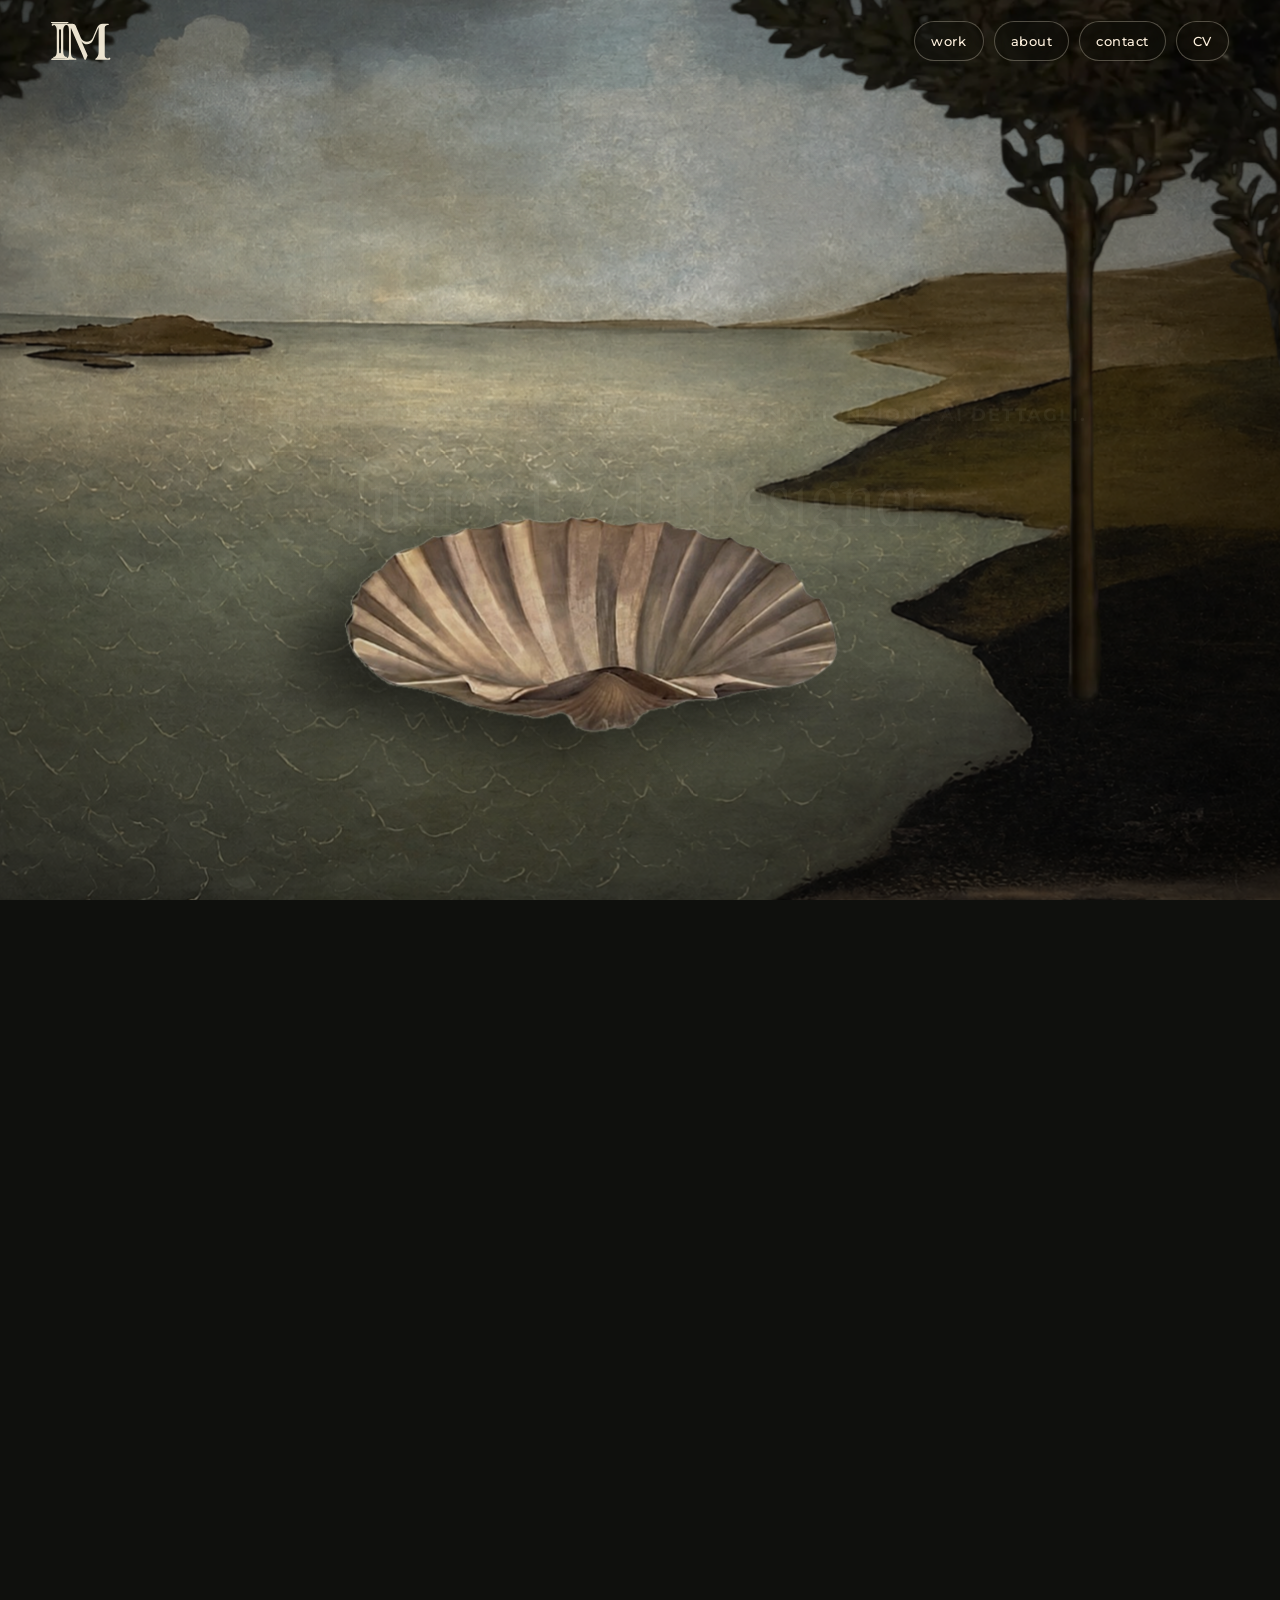
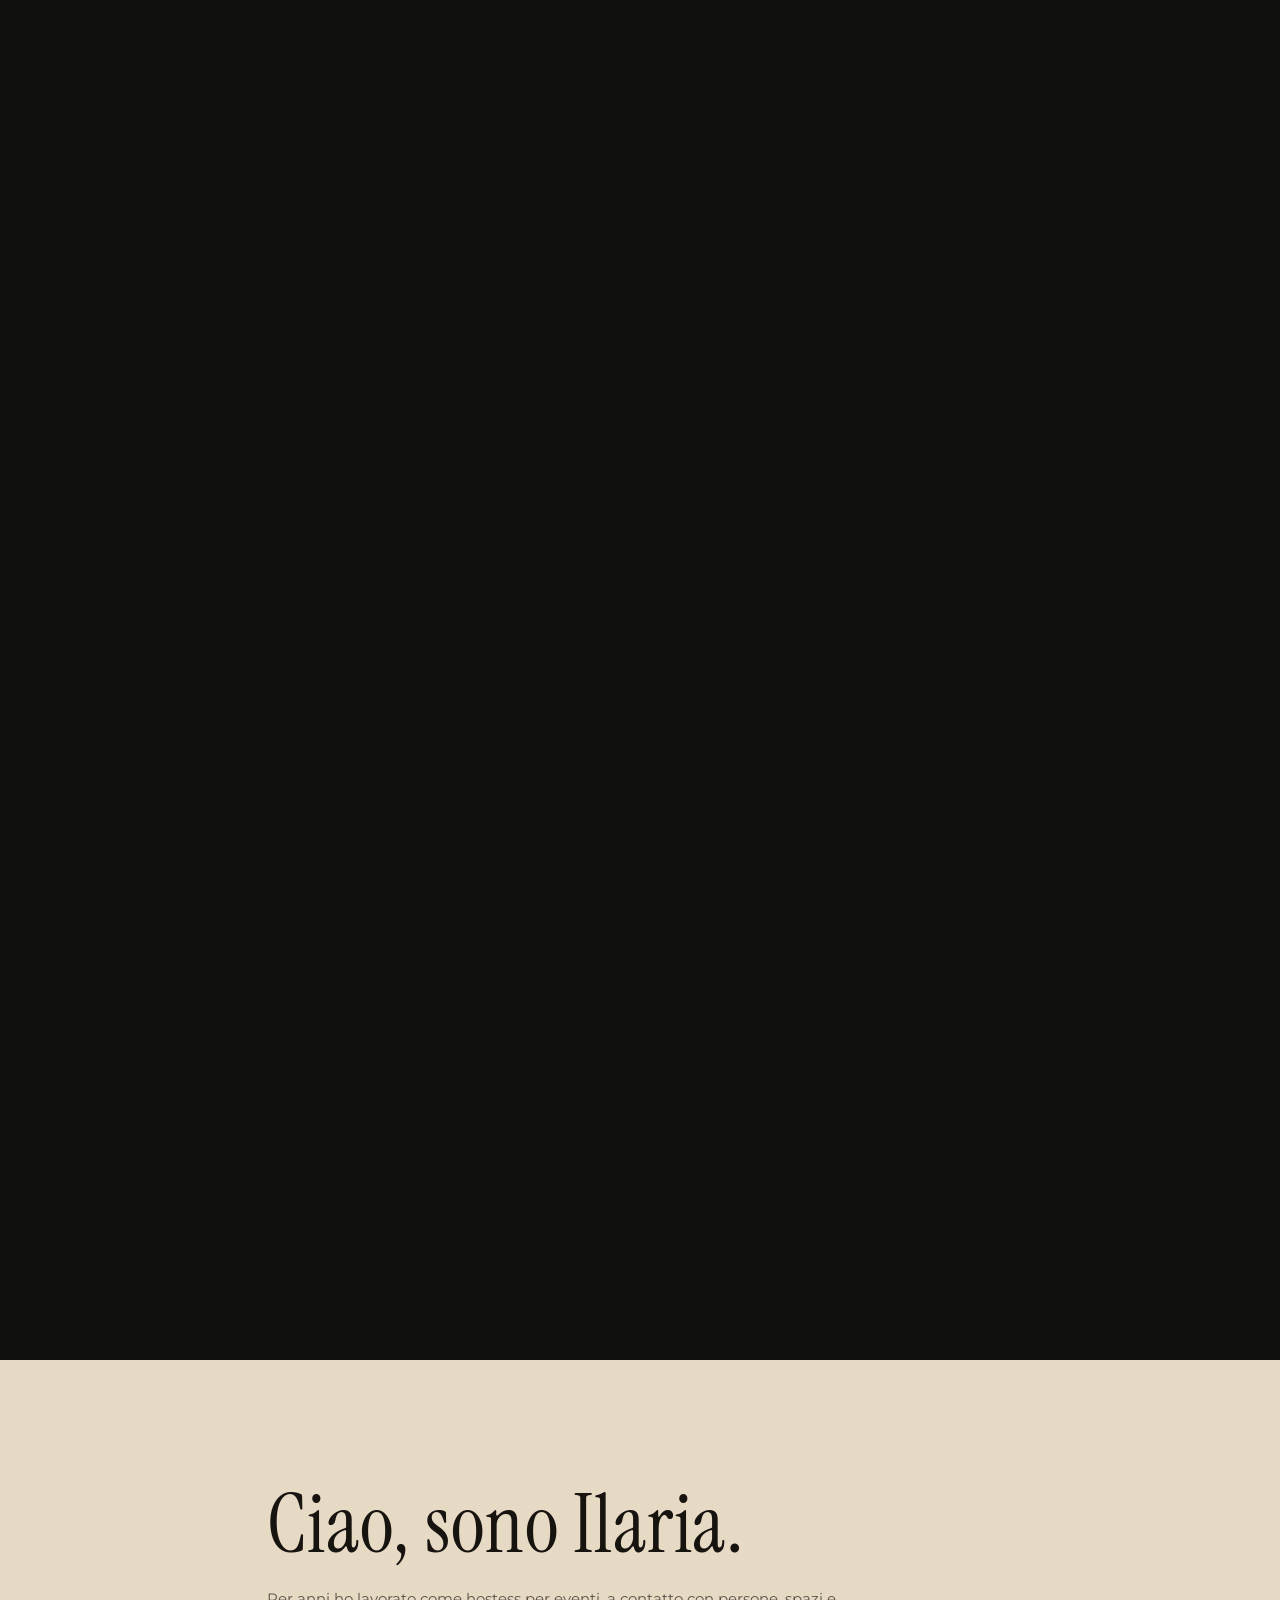
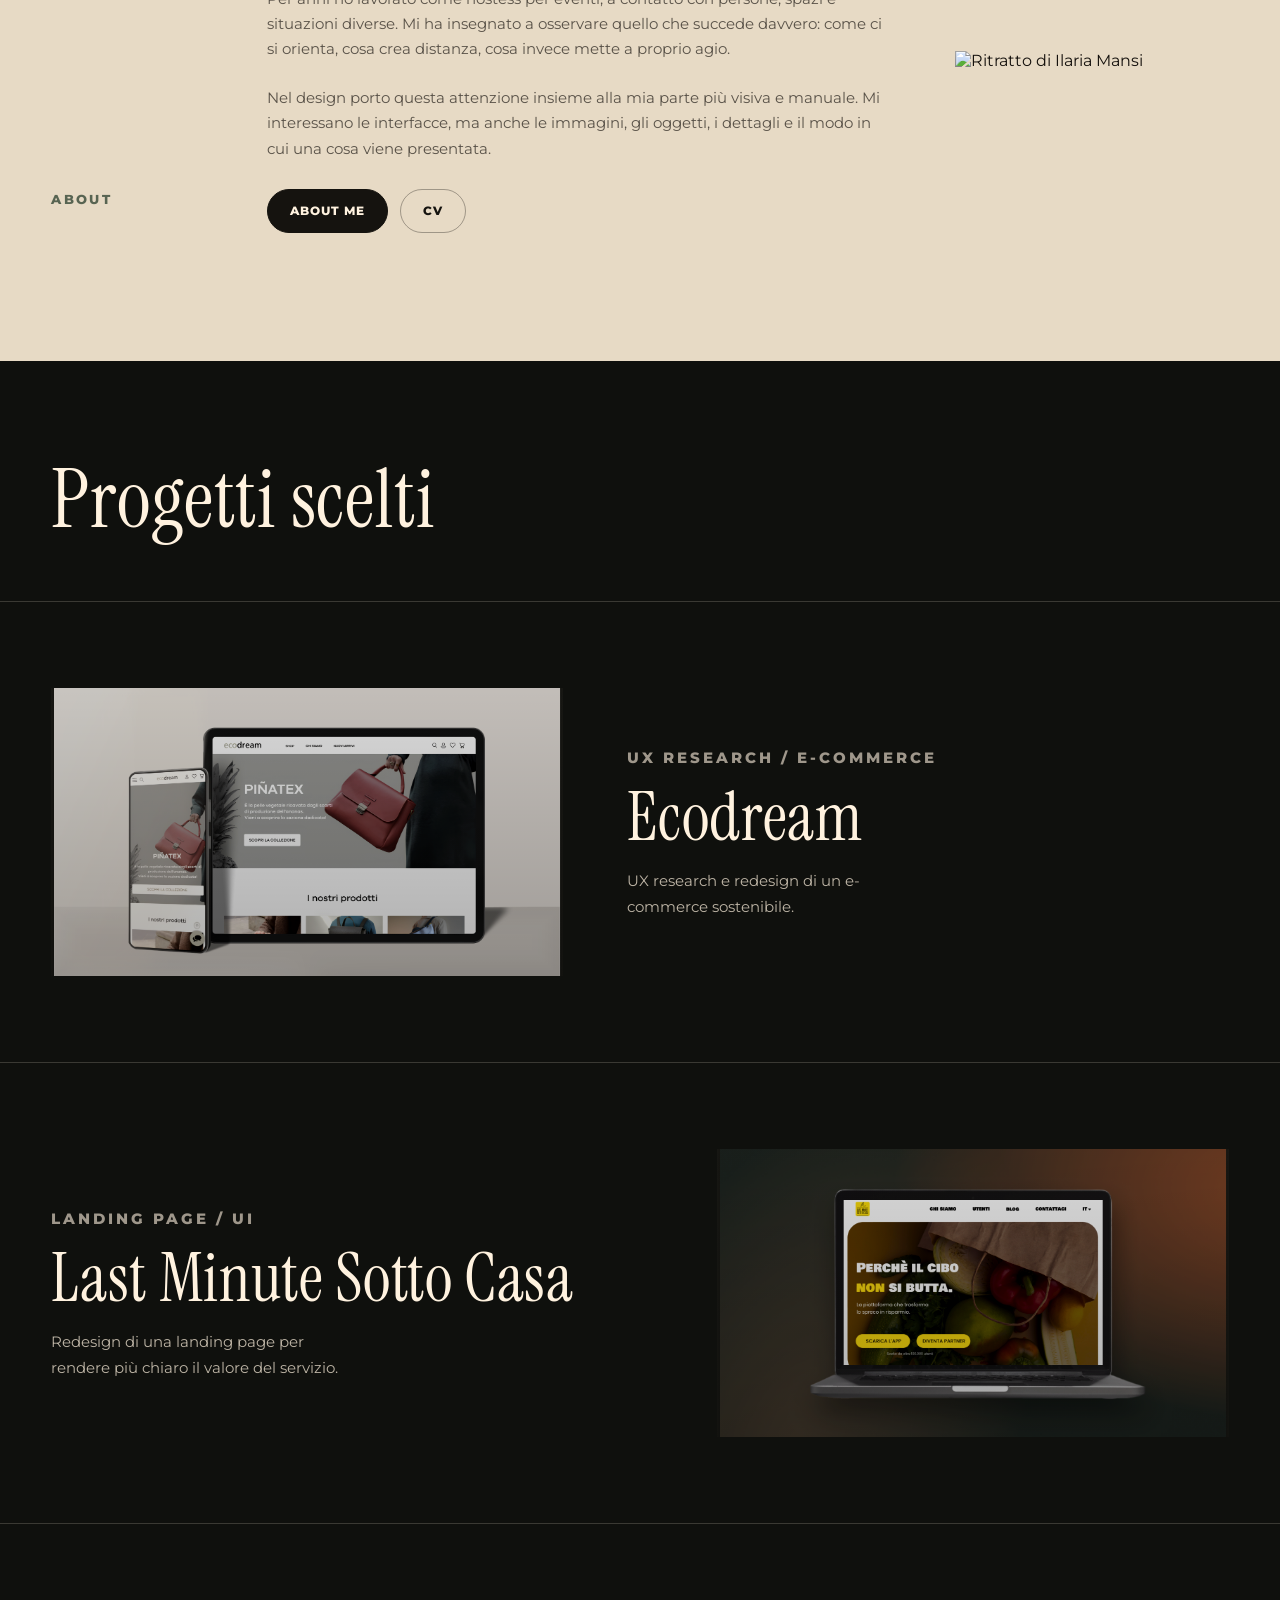
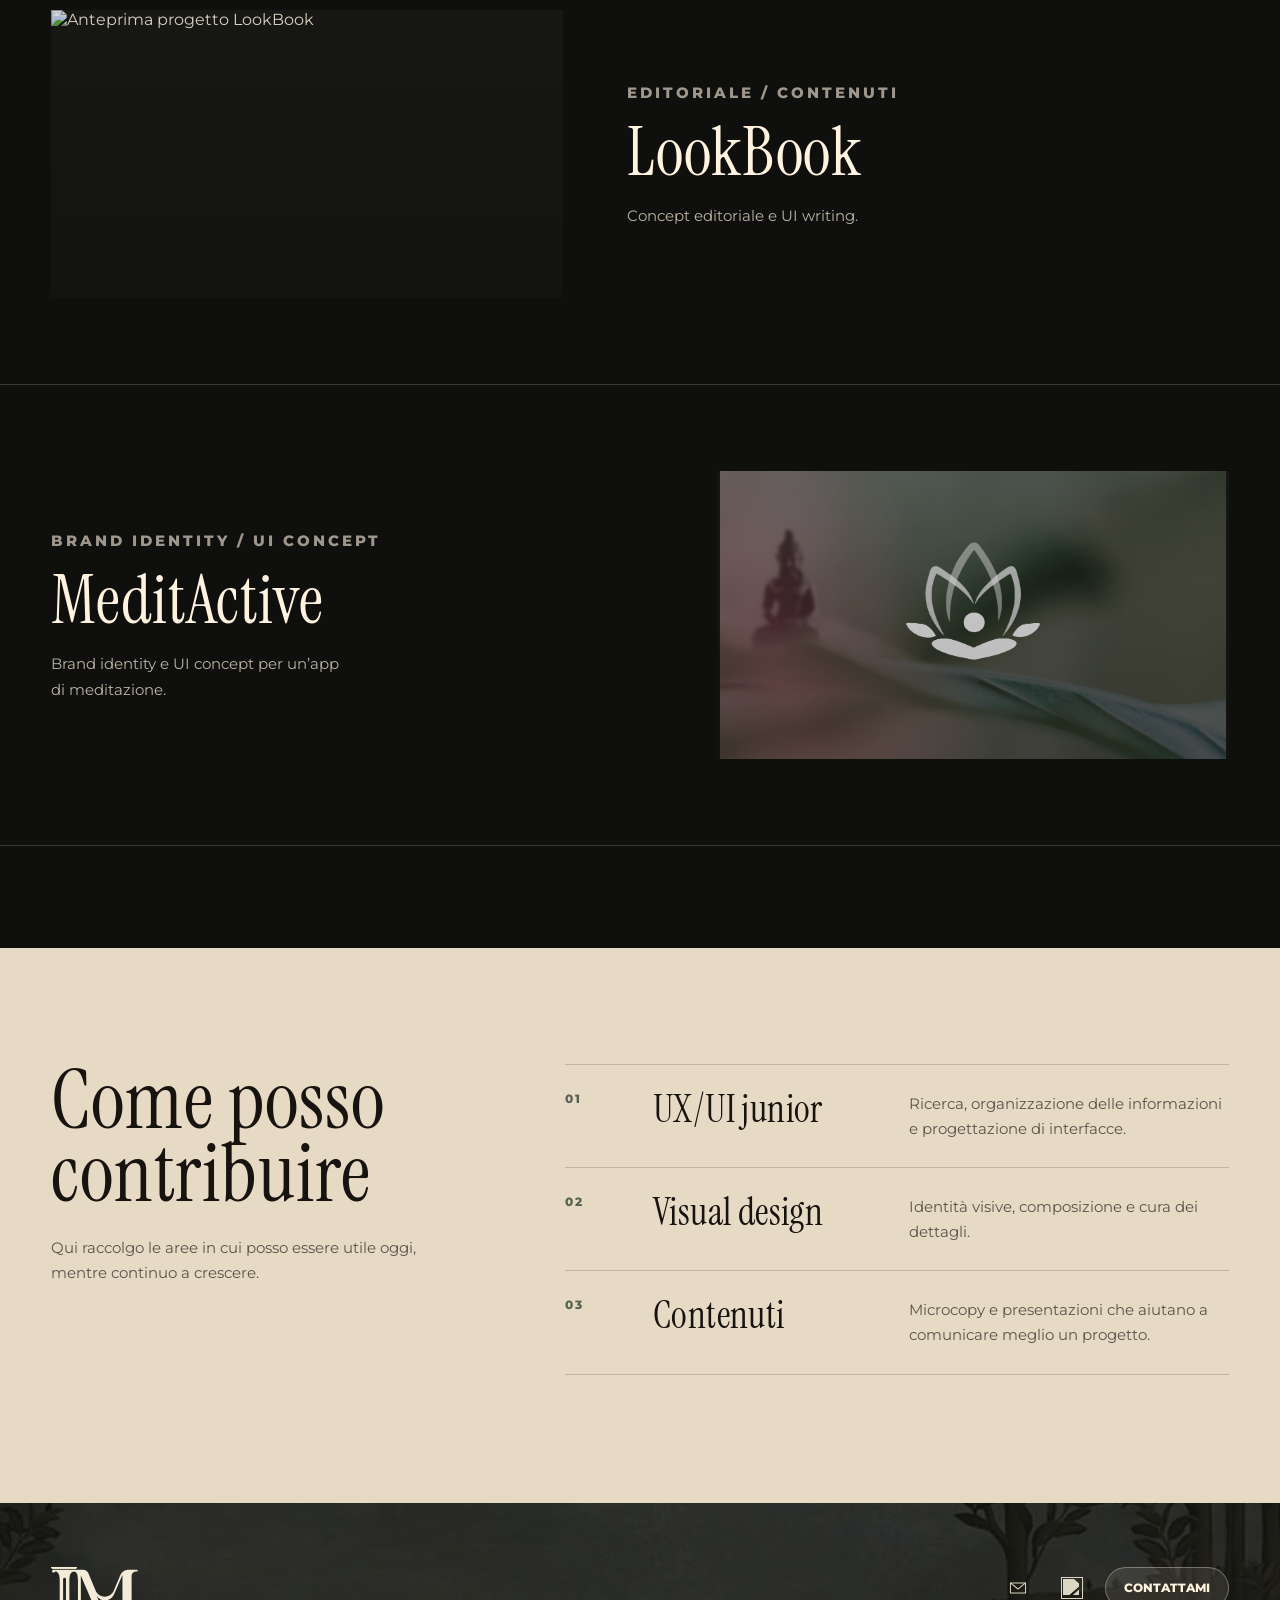
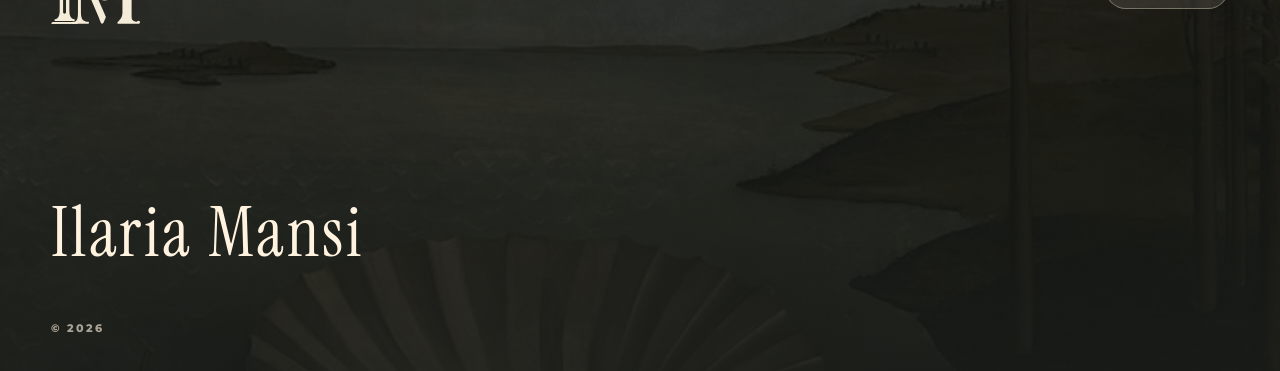
==== commit 1657d1a6: "upload" ====
--- a/index.html
+++ b/index.html
@@ -3,7 +3,7 @@
 
 <head>
   <meta charset="utf-8">
-  <meta name="viewport" content="width=device-width, initial-scale=1">
+  <meta name="viewport" content="width=device-width, initial-scale=1, viewport-fit=cover">
   <link rel="preconnect" href="https://fonts.googleapis.com">
   <link rel="preconnect" href="https://fonts.gstatic.com" crossorigin>
   <link href="https://fonts.googleapis.com/css2?family=Fraunces:opsz,wght@9..144,300;9..144,400;9..144,600&family=Montserrat:wght@400;500;600&display=swap" rel="stylesheet">
--- a/css/home.css
+++ b/css/home.css
@@ -964,4 +964,33 @@
   .artHero__tagline{
     text-align:center !important;
   }
-}
+  .artHero__sticky {
+  height: 100svh !important;
+}
+
+.artHero__copy {
+  left: 50% !important;
+  top: 58% !important;
+  bottom: auto !important;
+  width: min(92vw, 520px) !important;
+  transform: translate(-50%, -50%) !important;
+  text-align: center !important;
+}
+
+.artHero__copy h1 {
+  white-space: nowrap;
+  font-size: clamp(48px, 12.5vw, 62px) !important;
+}
+
+.artHero__copy p {
+  max-width: 34ch !important;
+  margin-inline: auto !important;
+}
+
+.artHero__mobileShell {
+  left: 50% !important;
+  bottom: 18vh !important;
+  width: 58vw !important;
+  transform: translateX(-74%) !important;
+}
+}
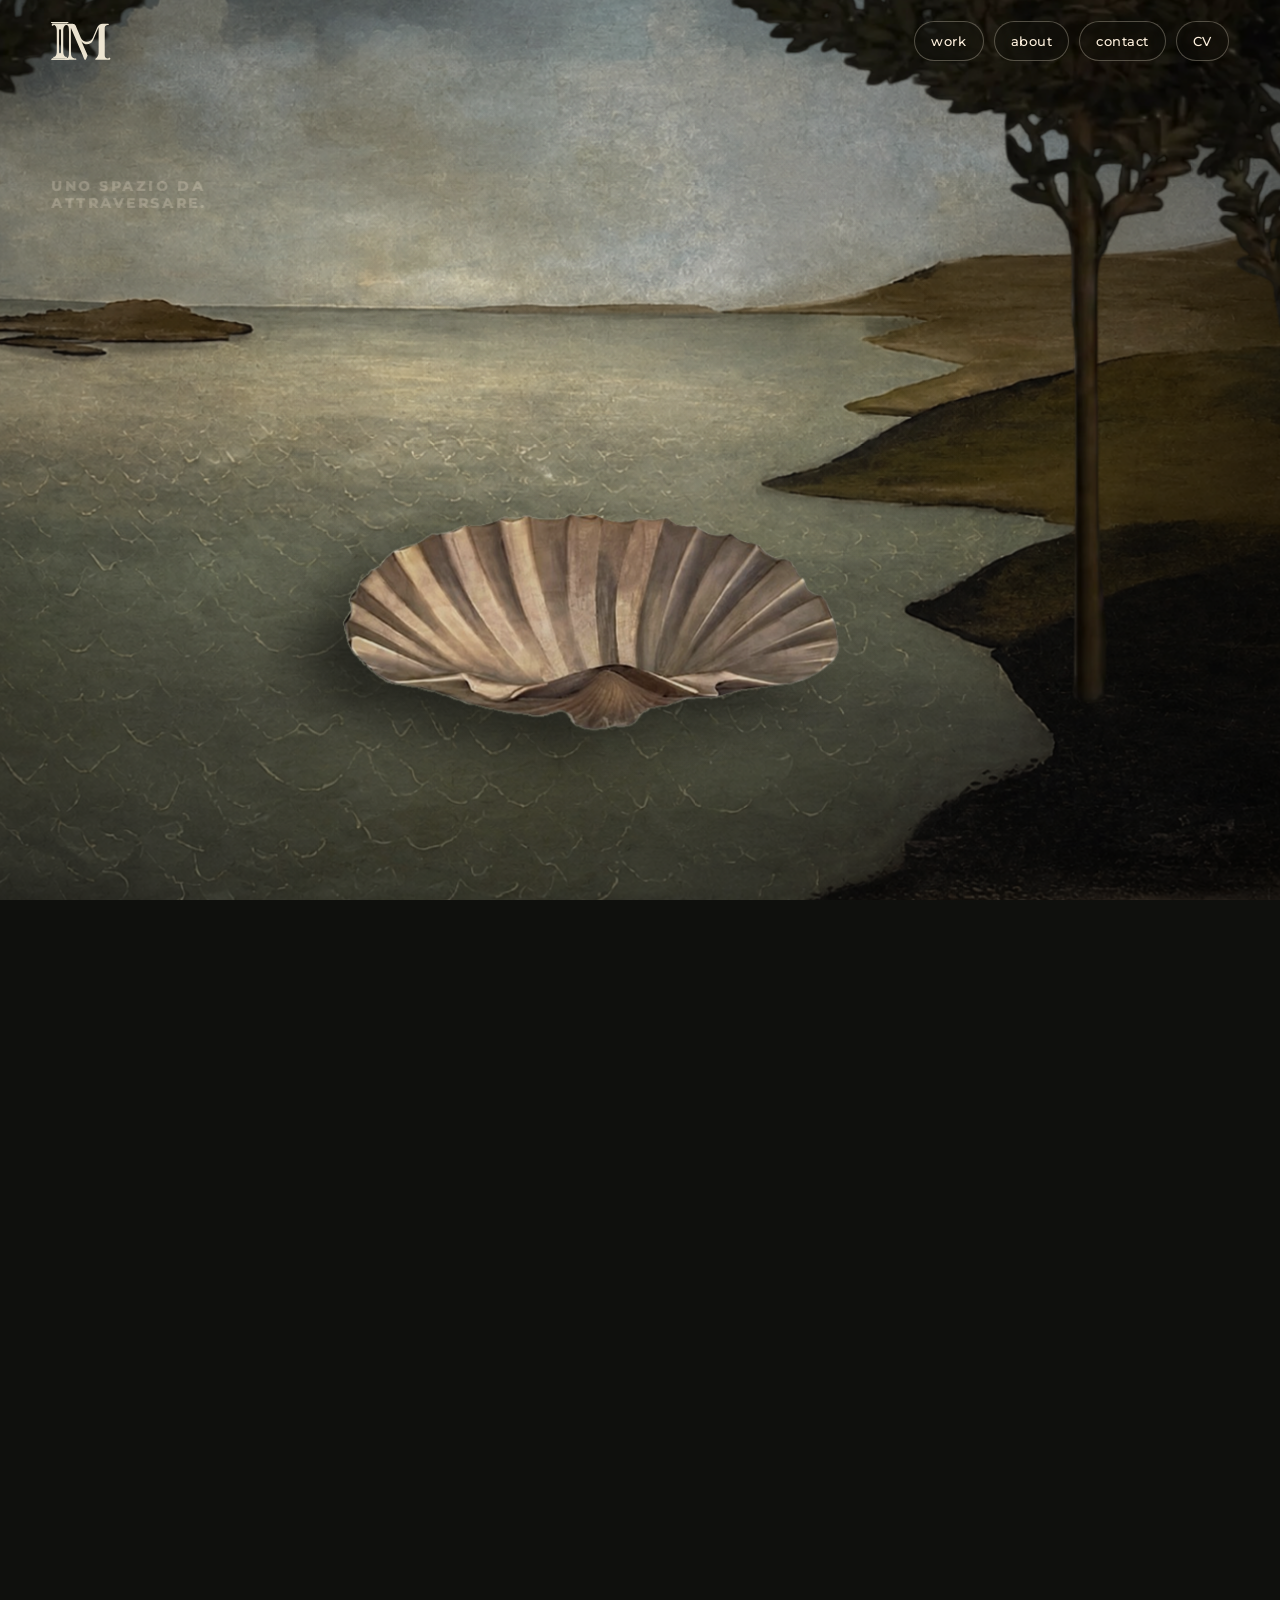
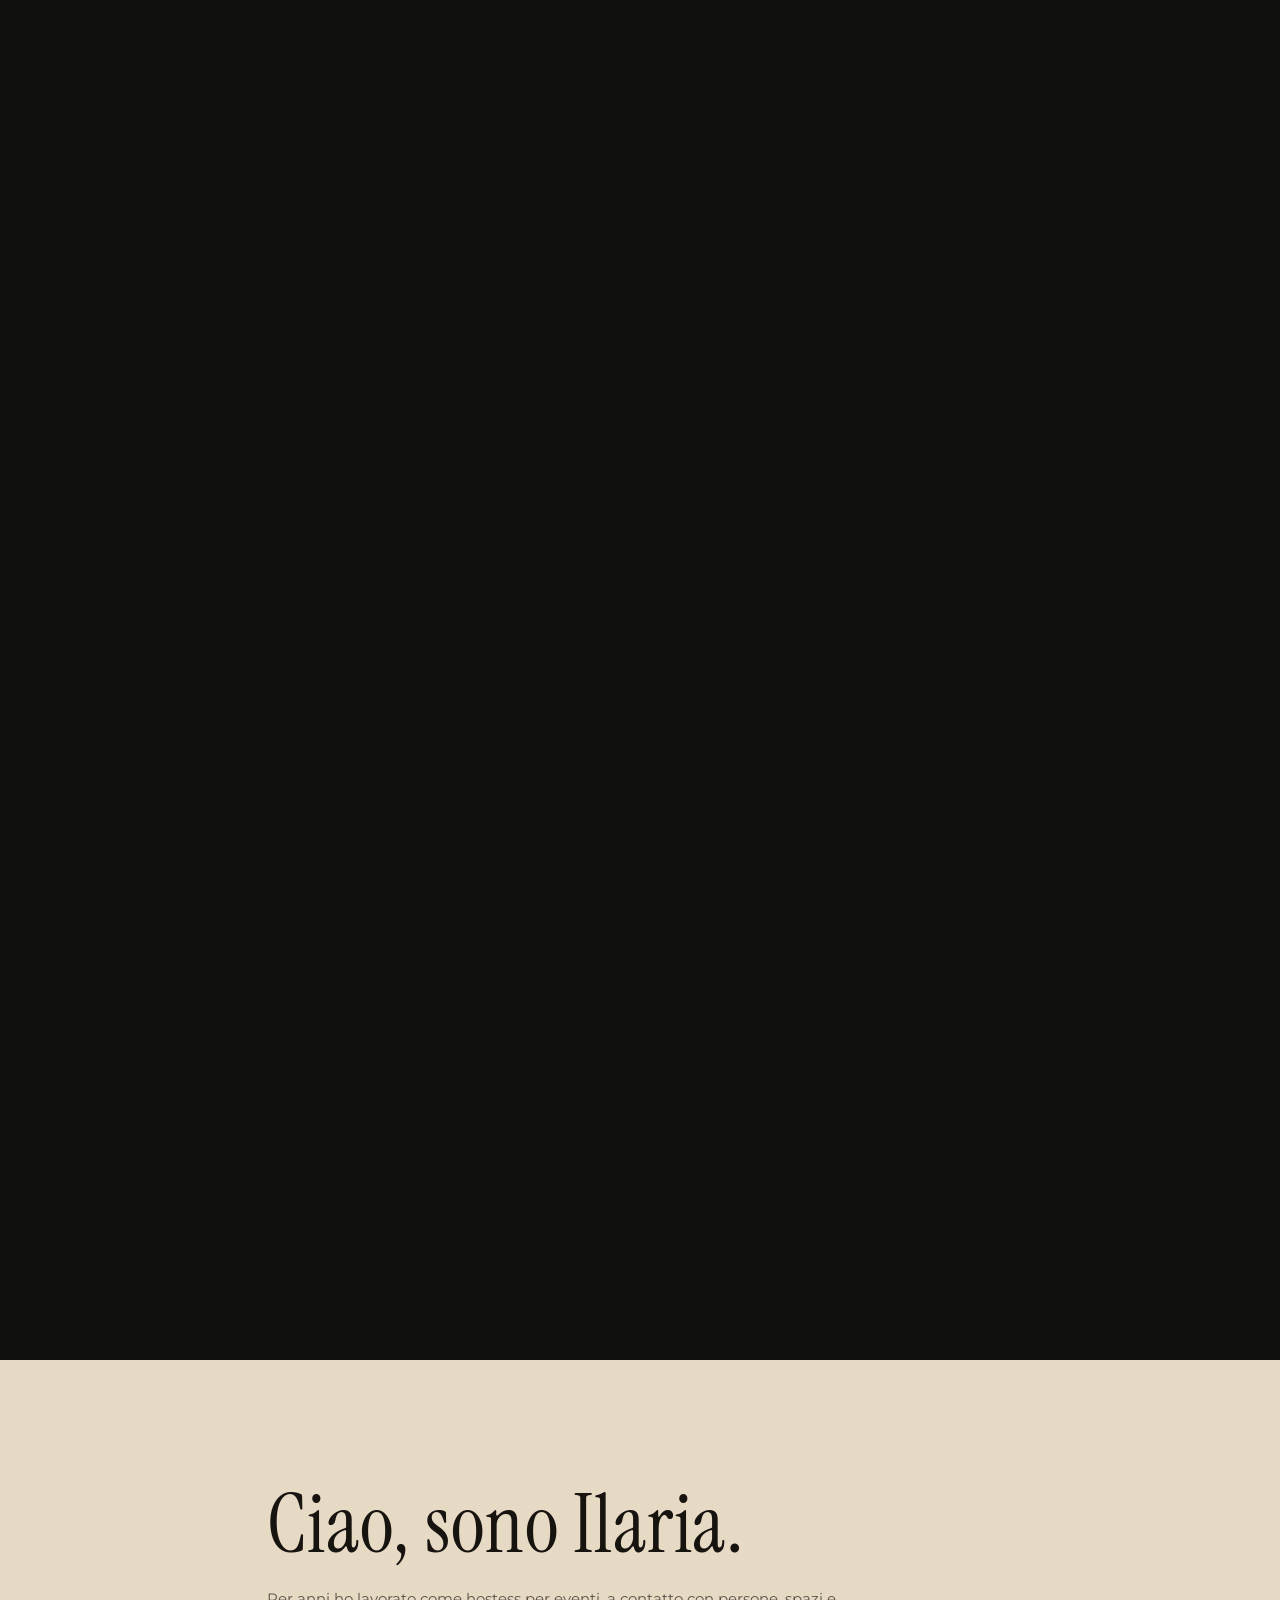
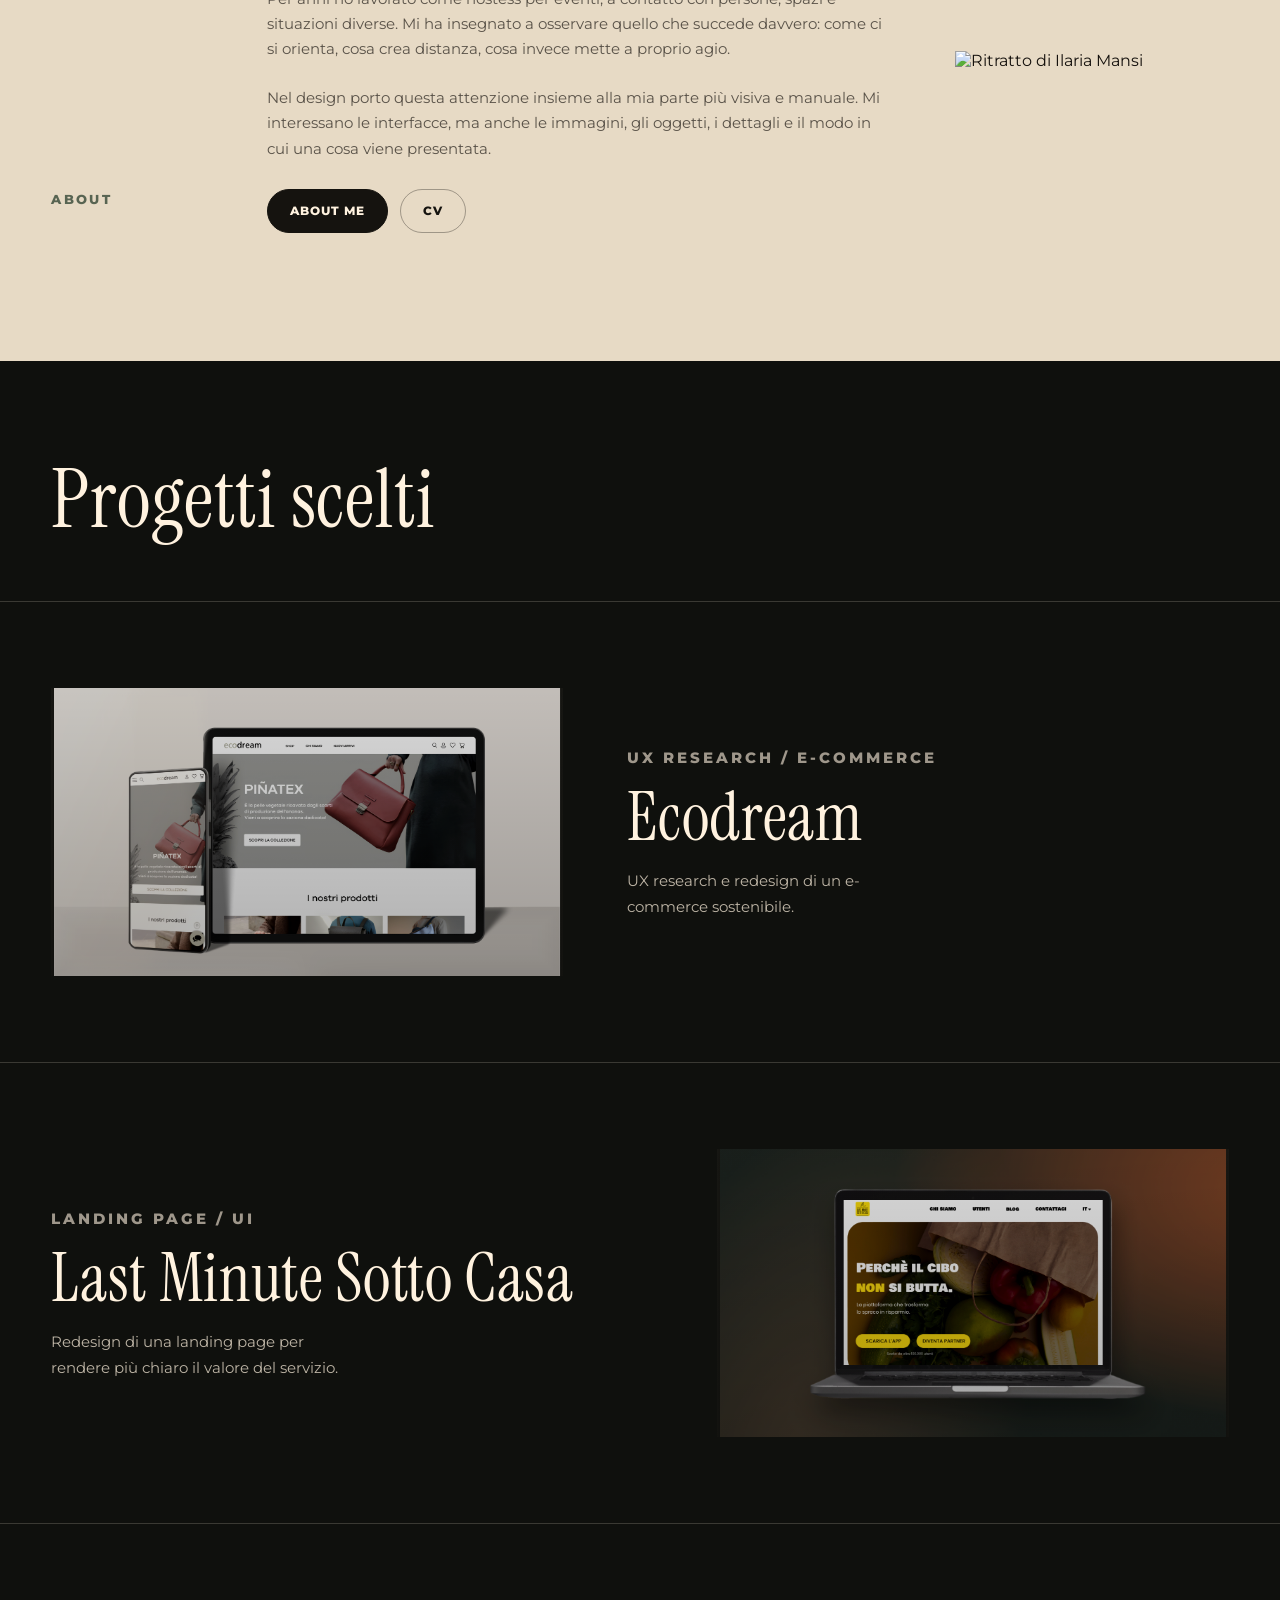
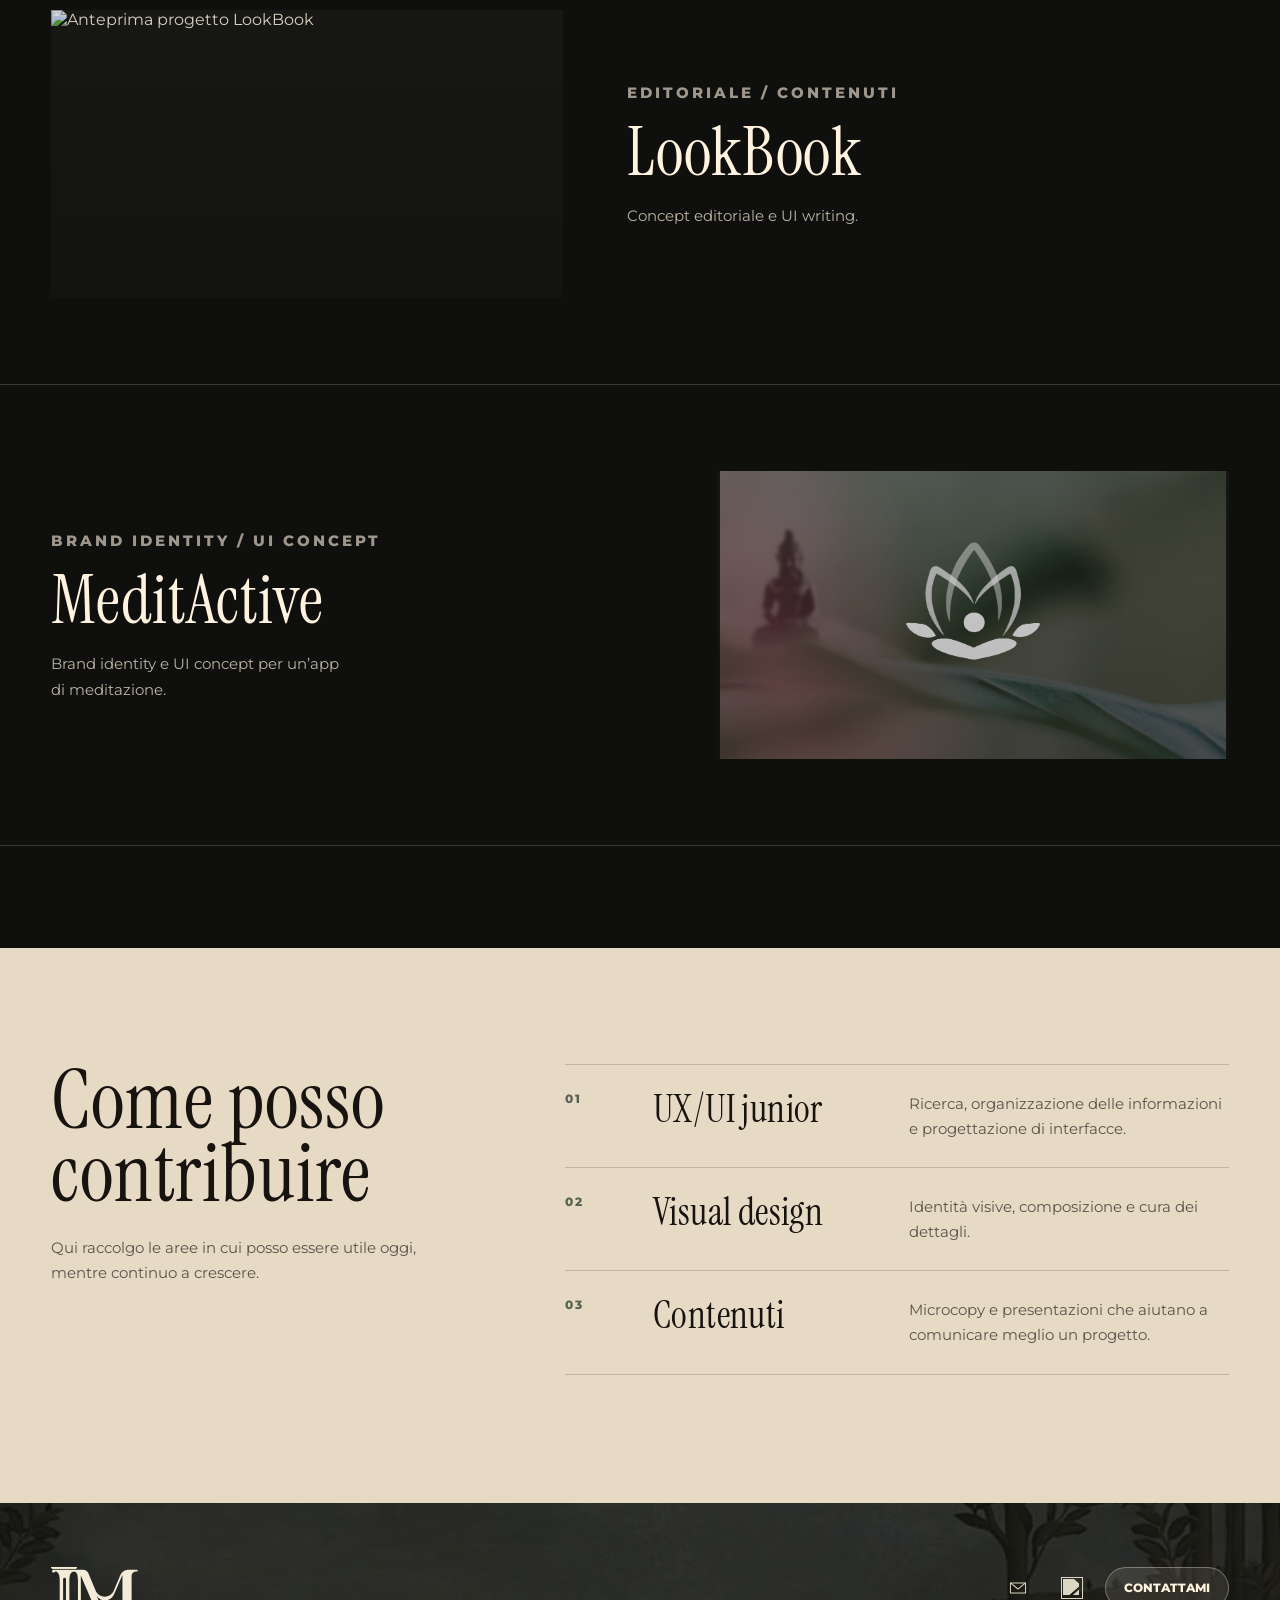
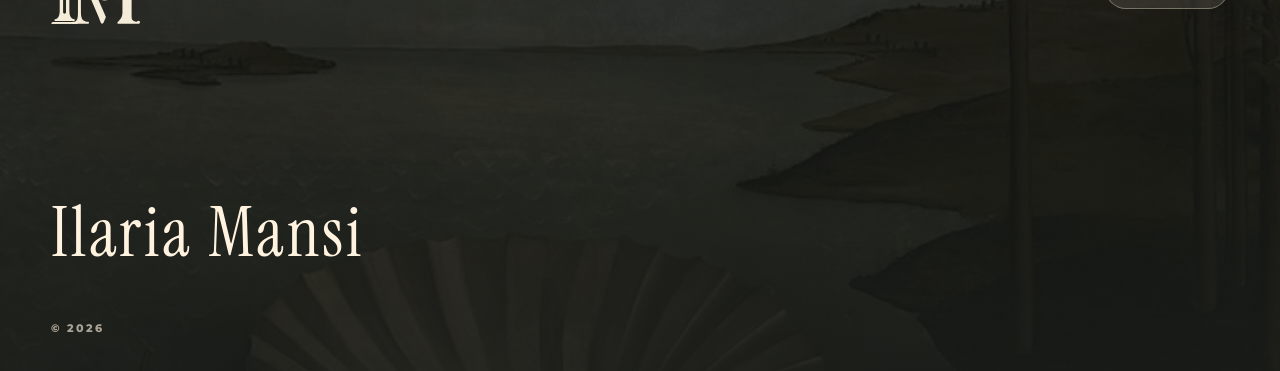
==== commit efa7387c: "upload portfolio" ====
--- a/index.html
+++ b/index.html
@@ -9,7 +9,6 @@
   <link href="https://fonts.googleapis.com/css2?family=Fraunces:opsz,wght@9..144,300;9..144,400;9..144,600&family=Montserrat:wght@400;500;600&display=swap" rel="stylesheet">
   <link rel="icon" href="assets/img/favicon/favicon.png" sizes="any">
   <link rel="stylesheet" href="css/style.css">
-  <link rel="stylesheet" href="css/editorial-site.css">
   <link rel="stylesheet" href="css/home.css">
   <title>Ilaria Mansi – Portfolio</title>
   <meta name="description" content="Portfolio di Ilaria Mansi, junior designer tra UX/UI, visual design e contenuto digitale.">
--- a/css/home.css
+++ b/css/home.css
@@ -179,7 +179,7 @@
   z-index: 12;
   left: 50%;
   right: auto;
-  top: 49%;
+  top: 53%;
   width: min(1180px, calc(100vw - var(--pad-x) * 2));
   margin: 0;
   padding: 0;
@@ -351,7 +351,7 @@
 .artHero__next .homeActions {
   grid-column: 2;
   align-self: start;
-  margin-top: -18px;
+  margin-top: -3rem;
 }
 
 .sceneBridge {
@@ -768,10 +768,10 @@
   .artHero__mobileShell {
     display: block;
     position: absolute;
-    left: 26vw;
-    top: 75vw;
+    left: 30vw;
+    top: 68vw;
     z-index: 18;
-    width: 58vw;
+    width: 70vw;
     height: auto;
     max-width: none;
     object-fit: contain;
@@ -794,23 +794,25 @@
   .artHero__copy {
     left: 50%;
     right: auto;
-    top: 54%;
+    top: 57%;
     z-index: 12;
-    width: min(92vw, 680px);
-    max-width: calc(100vw - var(--pad-x) * 2);
+    width: 100vw;
+    max-width: 100vw;
+    padding: 0 var(--pad-x);
     text-align: center;
     transform: translate(-50%, -50%) translate3d(0, var(--copy-y), 0);
   }
 
   .artHero__copy h1 {
-    max-width: 18ch;
+    max-width: none;
     white-space: nowrap;
-    font-size: clamp(38px, 10.8vw, 48px);
-    line-height: .88;
+    font-size: clamp(34px, 9.8vw, 44px);
+    line-height: .9;
   }
 
   .artHero__tagline {
     max-width: 31rem;
+    margin-bottom: 30px;
     font-size: 13.5px;
     font-weight: 800;
     line-height: 1.38;
@@ -903,94 +905,3 @@
     padding: 28px var(--pad-x);
   }
 }
-
-/* === FINAL HOME HERO ALIGNMENT — clean === */
-.artHero{
-  height:860vh;
-}
-
-.artHero__shell,
-.artHero__mobileShell{
-  z-index:13 !important;
-}
-
-.artHero__copy{
-  z-index:12 !important;
-  left:50% !important;
-  right:auto !important;
-  top:52% !important;
-  width:min(1120px, calc(100vw - var(--pad-x) * 2)) !important;
-  max-width:1120px !important;
-  transform:translate3d(-50%, -50%, 0) !important;
-  text-align:center !important;
-}
-
-.artHero__copy h1{
-  margin:0 auto !important;
-  max-width:none !important;
-  white-space:nowrap !important;
-  font-size:clamp(50px, 5.8vw, 88px) !important;
-  line-height:.9 !important;
-}
-
-.artHero__tagline,
-.artHero__meta{
-  text-align:center !important;
-}
-
-.artHero__next .homeActions{
-  margin-top: -10%;
-}
-
-@media(max-width:640px){
-  .artHero{
-    height:1350svh !important;
-    min-height:1350svh !important;
-  }
-
-  .artHero__copy{
-    top:53% !important;
-    width:calc(100vw - var(--pad-x) * 2) !important;
-    max-width:none !important;
-  }
-
-  .artHero__copy h1{
-    font-size:clamp(38px, 10.5vw, 46px) !important;
-    white-space:nowrap !important;
-    line-height:.92 !important;
-  }
-
-  .artHero__meta,
-  .artHero__tagline{
-    text-align:center !important;
-  }
-  .artHero__sticky {
-  height: 100svh !important;
-}
-
-.artHero__copy {
-  left: 50% !important;
-  top: 58% !important;
-  bottom: auto !important;
-  width: min(92vw, 520px) !important;
-  transform: translate(-50%, -50%) !important;
-  text-align: center !important;
-}
-
-.artHero__copy h1 {
-  white-space: nowrap;
-  font-size: clamp(48px, 12.5vw, 62px) !important;
-}
-
-.artHero__copy p {
-  max-width: 34ch !important;
-  margin-inline: auto !important;
-}
-
-.artHero__mobileShell {
-  left: 50% !important;
-  bottom: 18vh !important;
-  width: 58vw !important;
-  transform: translateX(-74%) !important;
-}
-}
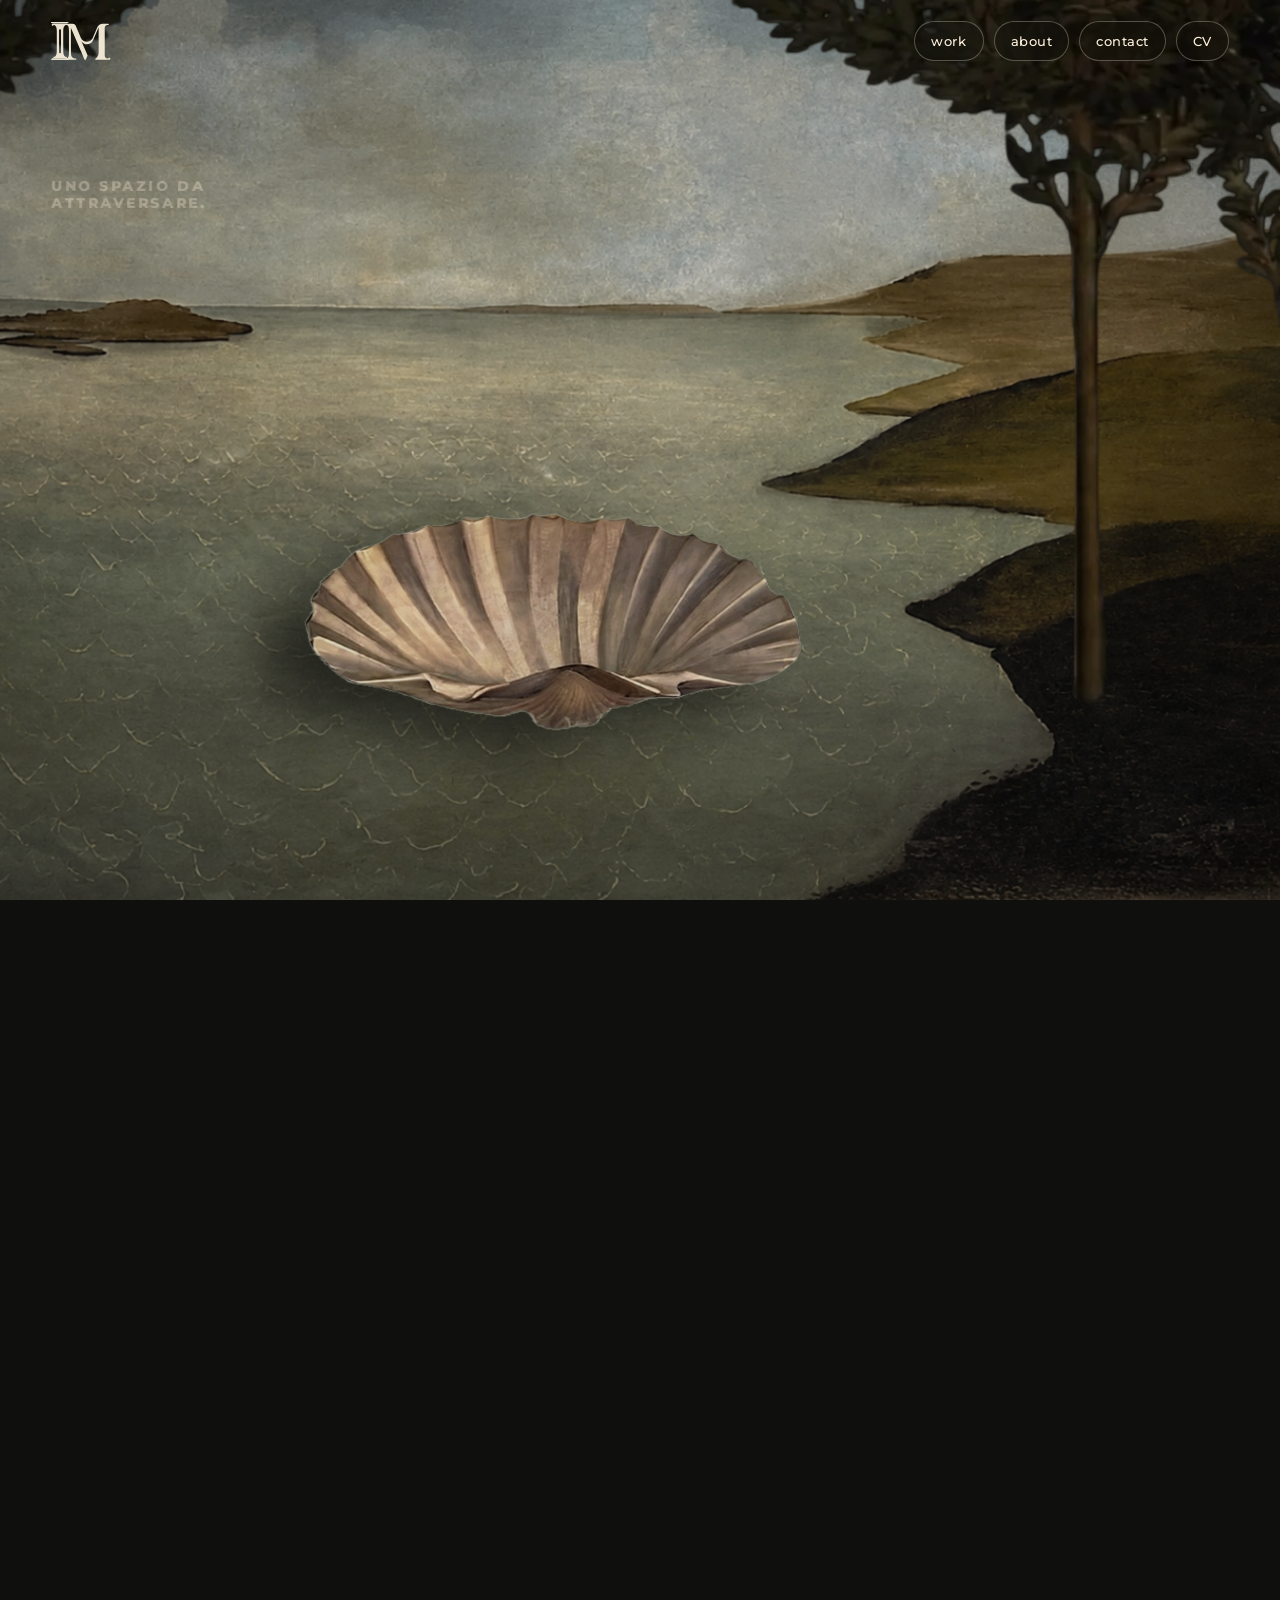
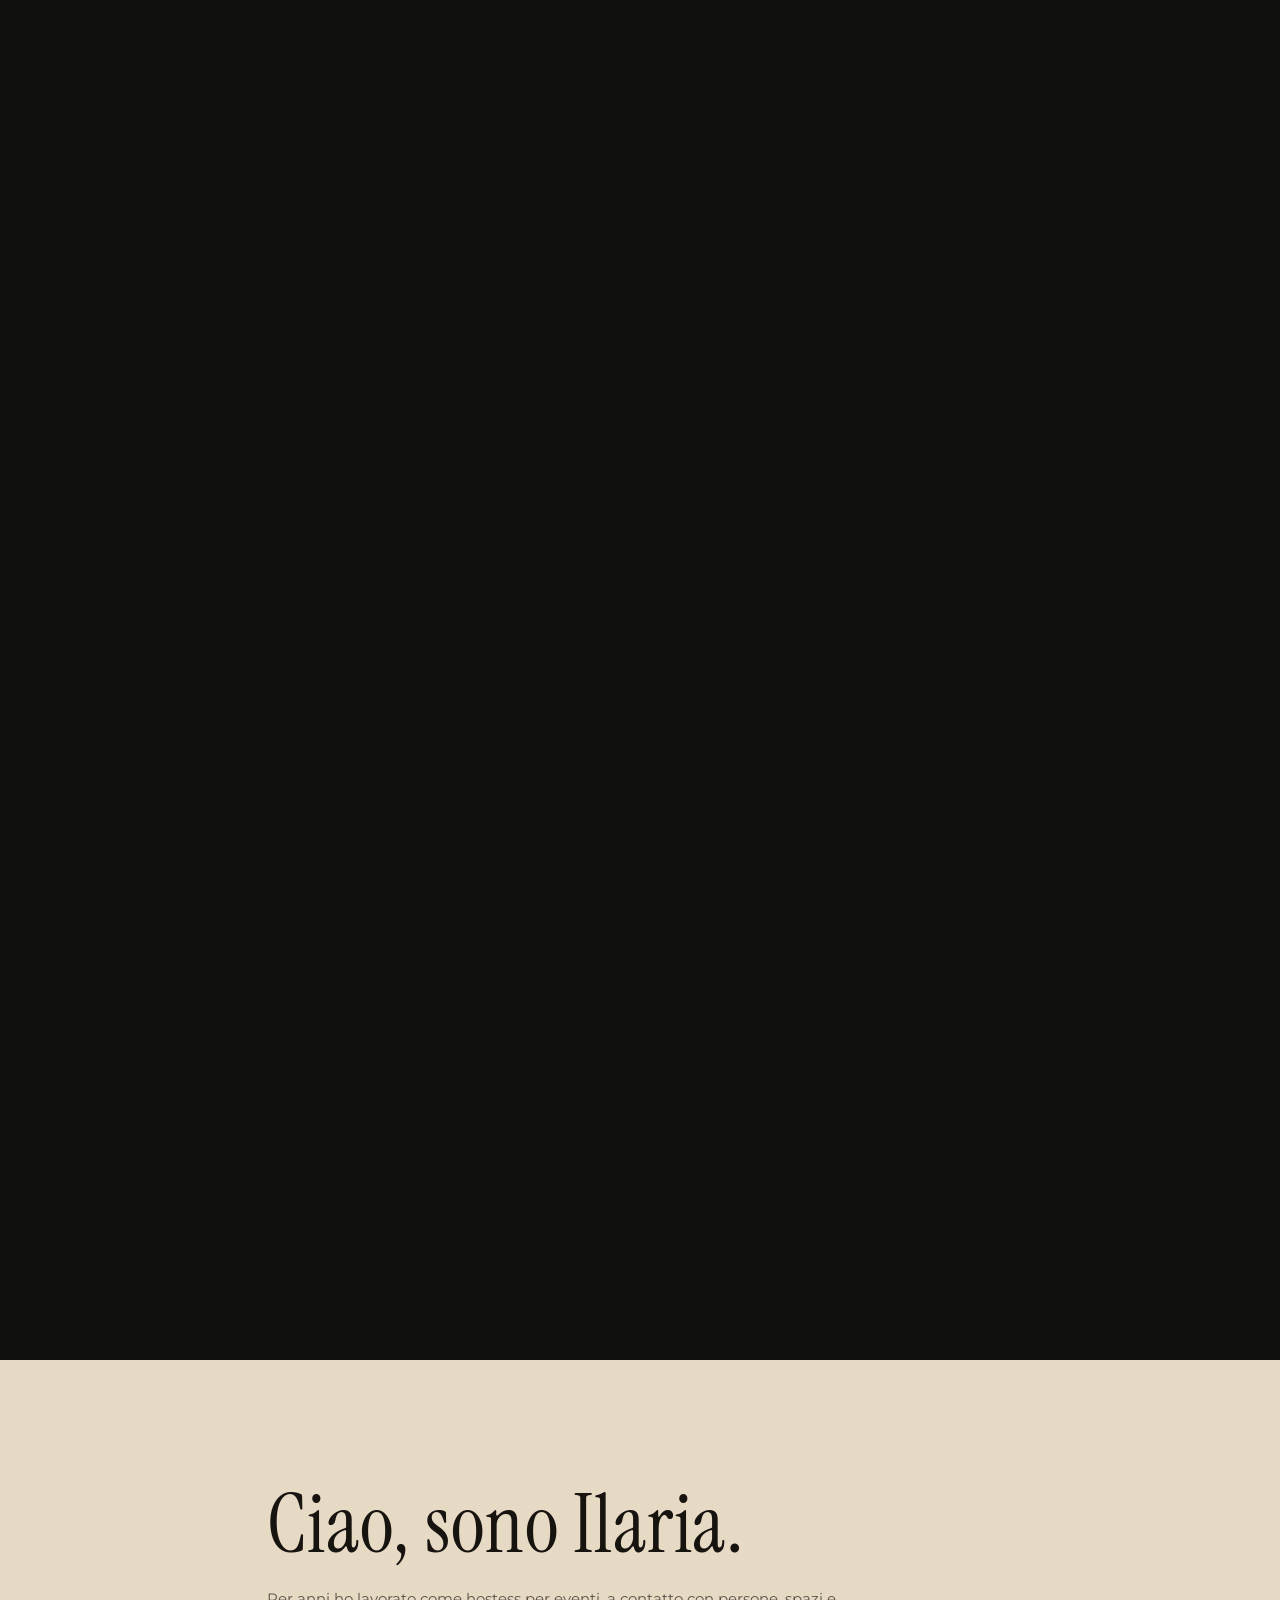
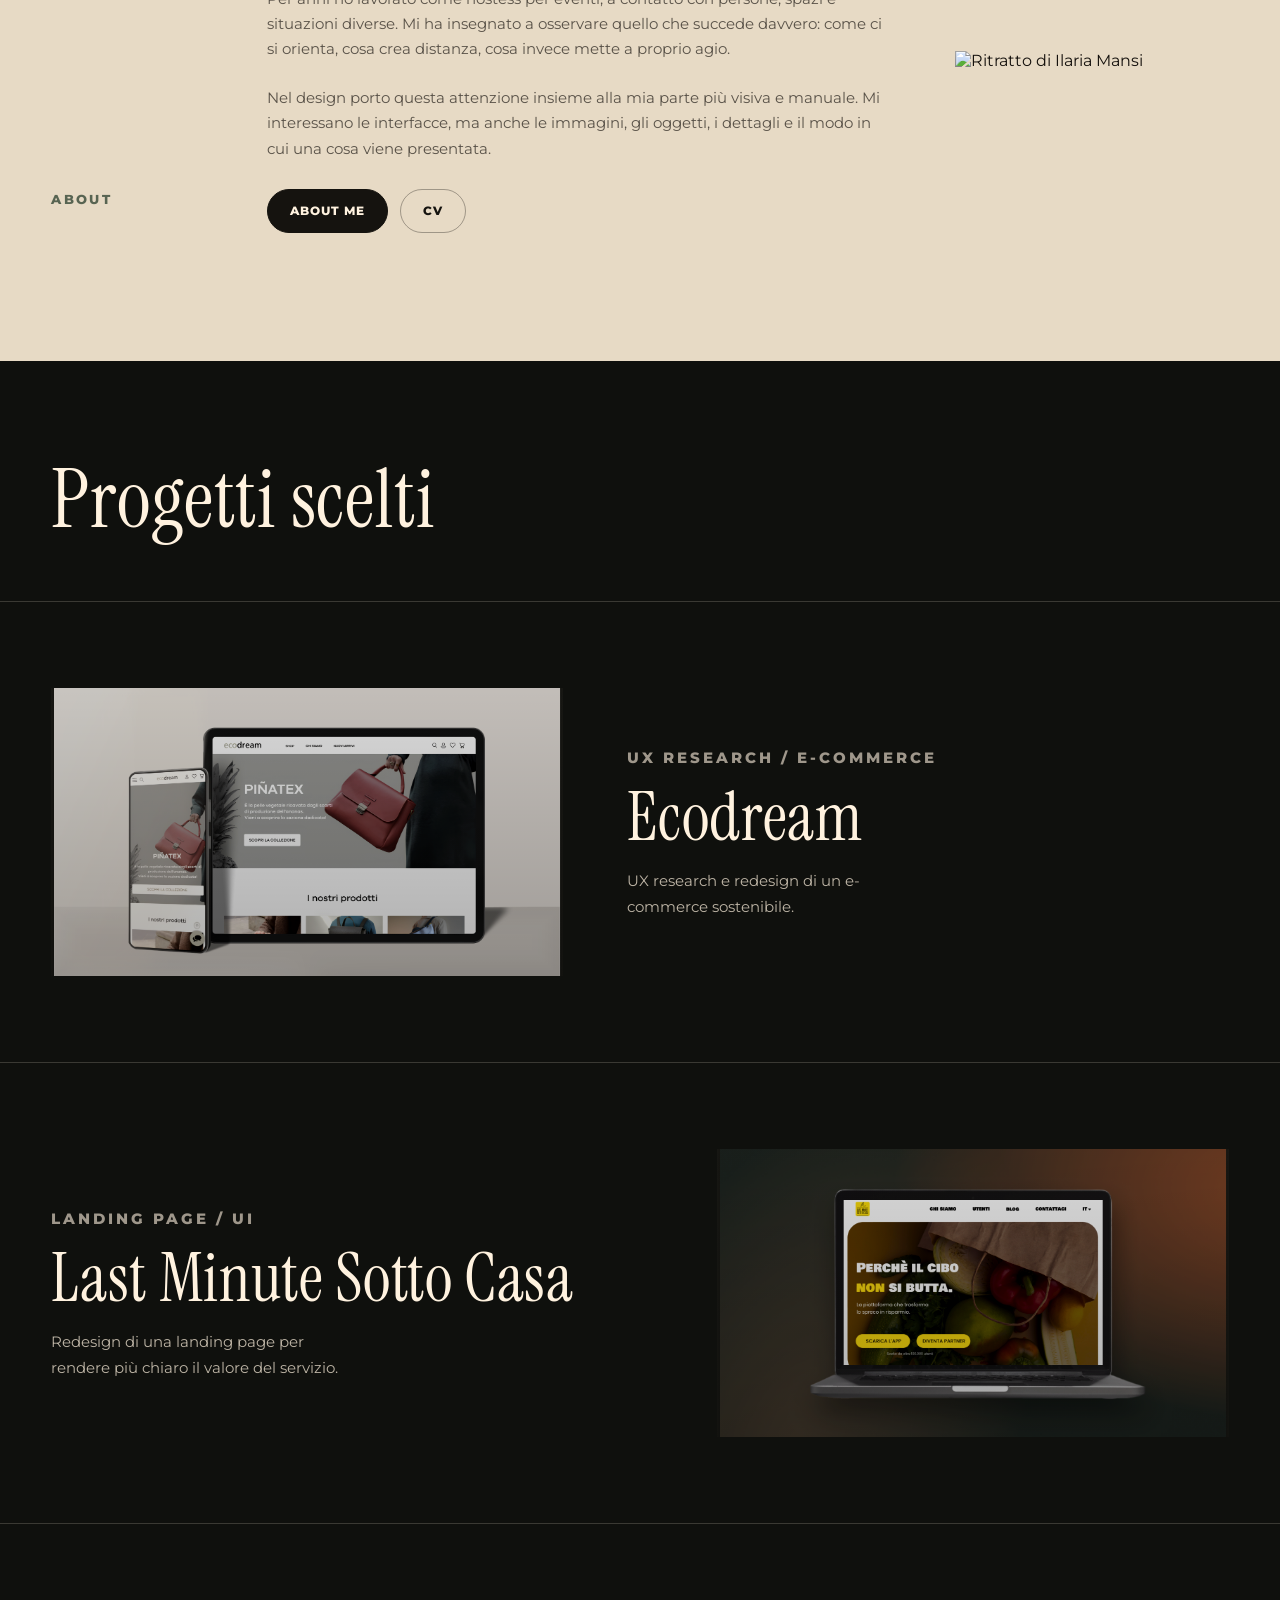
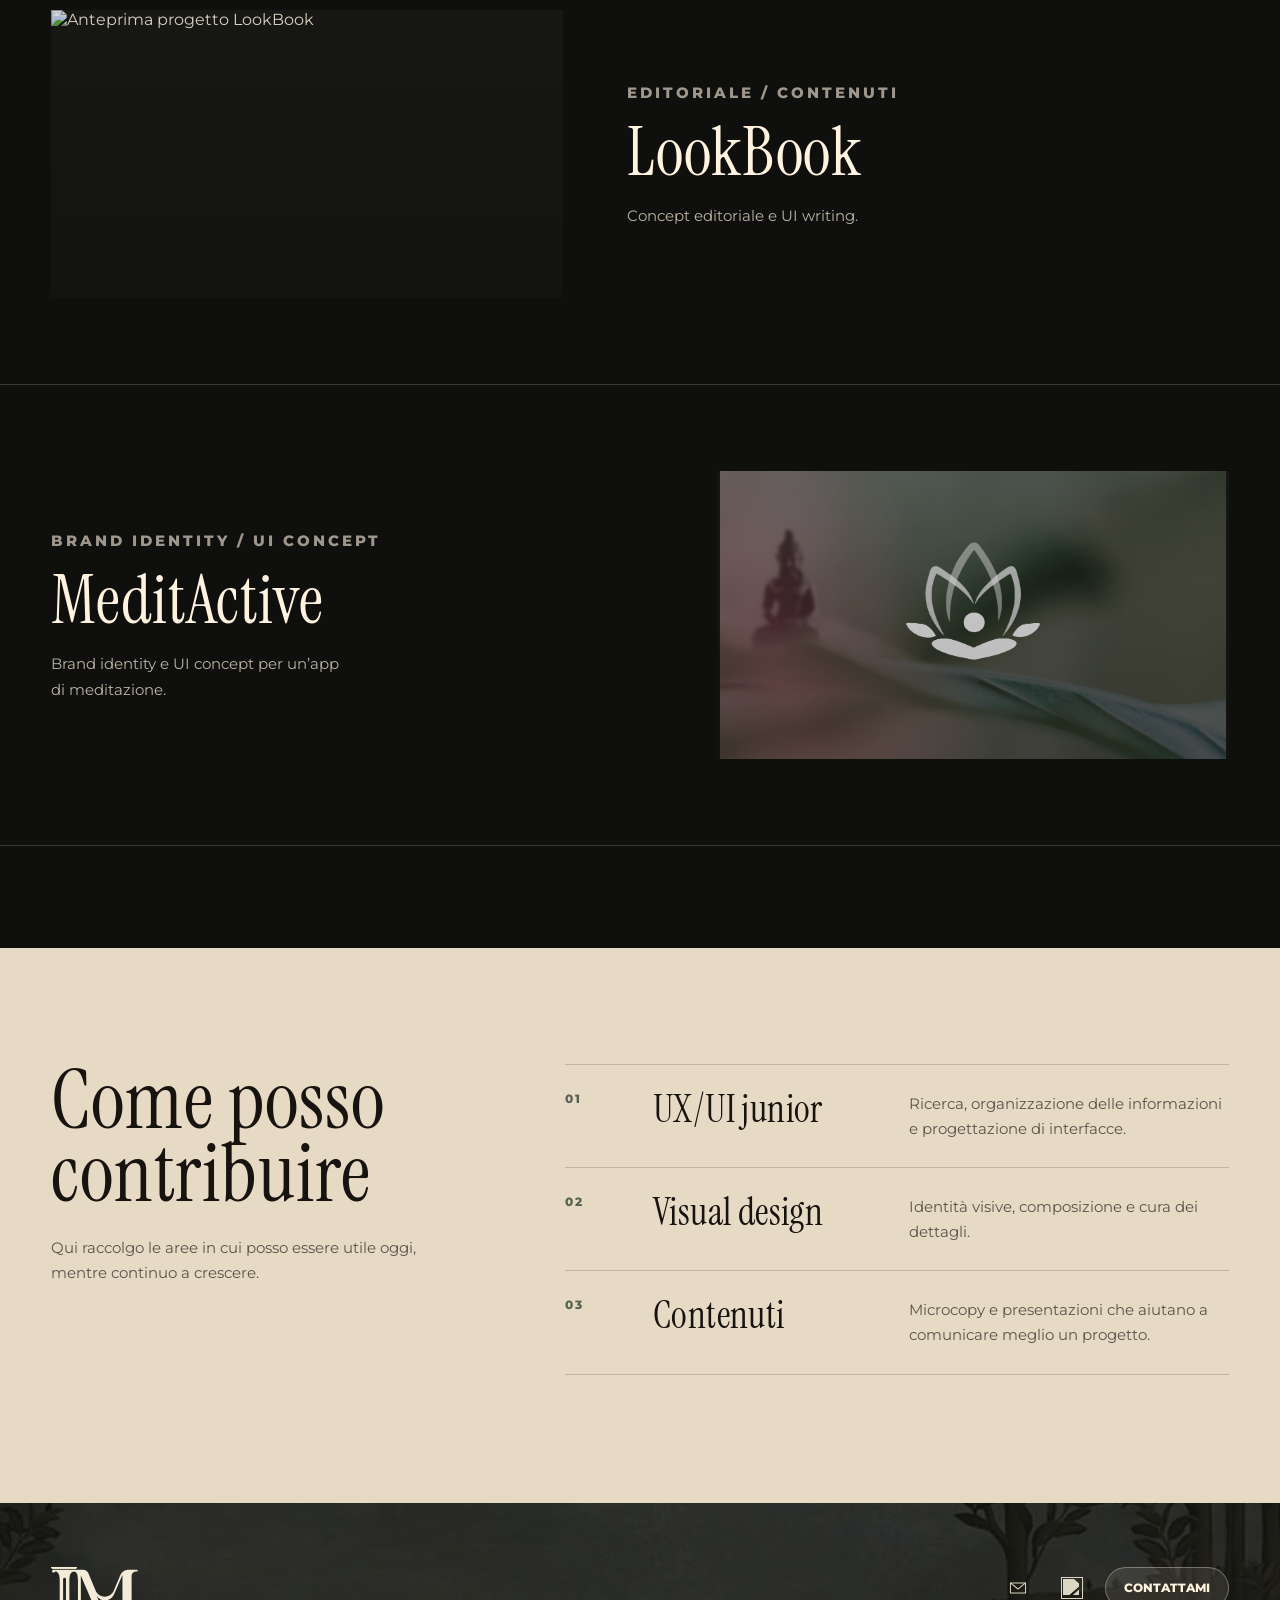
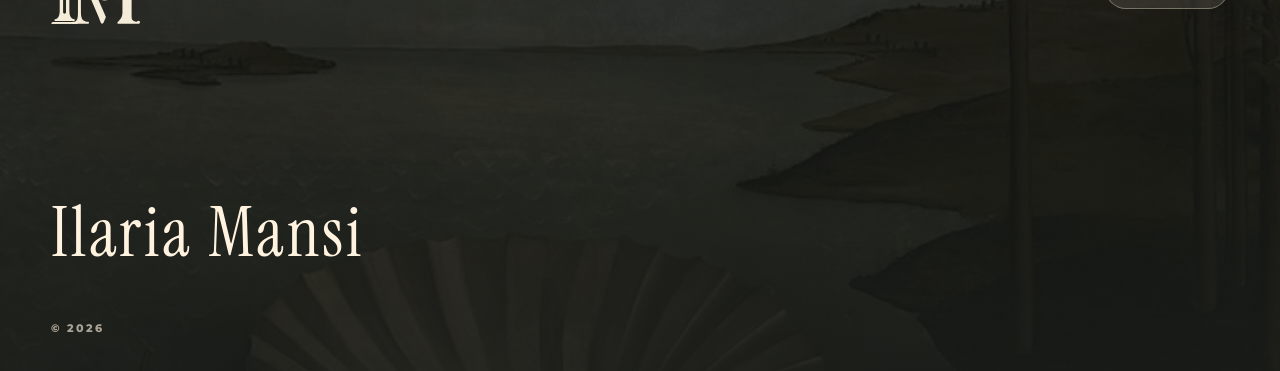
==== commit 24d36989: "upload portfolio" ====
--- a/index.html
+++ b/index.html
@@ -46,11 +46,11 @@
     <div class="artHero__sticky">
       <div class="artHero__scene" aria-hidden="true">
         <img class="artHero__layer artHero__base" src="assets/img/scene/art.jpg" alt="">
-        <img class="artHero__layer artHero__sea" src="assets/img/scene/sea-bg.png" alt="">
-        <img class="artHero__layer artHero__shell" src="assets/img/scene/shell.png" alt="">
-        <img class="artHero__layer artHero__trees" src="assets/img/scene/trees.png" alt="">
-        <img class="artHero__mobileScene" src="assets/img/scene/mobile-scene.png" alt="">
-        <img class="artHero__mobileShell" src="assets/img/scene/shell-mobile.png" alt="">
+        <img class="artHero__layer artHero__sea" src="assets/img/scene/sea-bg.webp" alt="">
+        <img class="artHero__layer artHero__shell" src="assets/img/scene/shell.webp" alt="">
+        <img class="artHero__layer artHero__trees" src="assets/img/scene/trees.webp" alt="">
+        <img class="artHero__mobileScene" src="assets/img/scene/mobile-scene.webp" alt="">
+        <img class="artHero__mobileShell" src="assets/img/scene/shell-mobile.webp" alt="">
       </div>
 
       <div class="artHero__copy">
--- a/css/home.css
+++ b/css/home.css
@@ -125,6 +125,8 @@
   opacity: var(--shell-opacity);
   transform: translate3d(-50%, calc(-50% + var(--shell-y)), 0) rotate(var(--shell-rotate)) scale(var(--shell-scale));
   transform-origin: 50% 66%;
+  width: 110vw;
+  left: 47%;
 }
 
 .artHero__trees {
@@ -151,8 +153,8 @@
 .artHero__scene::before {
   z-index: 4;
   background:
-    linear-gradient(90deg, rgba(0, 0, 0, .06), rgba(0, 0, 0, .015) 38%, rgba(0, 0, 0, .22)),
-    linear-gradient(180deg, rgba(0, 0, 0, .12), rgba(0, 0, 0, .025) 44%, rgba(0, 0, 0, .30));
+    linear-gradient(90deg, rgba(0, 0, 0, .06), rgba(0, 0, 0, 0.135) 38%, rgba(0, 0, 0, 0)),
+    linear-gradient(180deg, rgba(0, 0, 0, 0.05), rgba(0, 0, 0, .025) 44%, rgba(0, 0, 0, 0.112));
 }
 
 .artHero__scene::after {
@@ -179,7 +181,7 @@
   z-index: 12;
   left: 50%;
   right: auto;
-  top: 53%;
+  top: 54%;
   width: min(1180px, calc(100vw - var(--pad-x) * 2));
   margin: 0;
   padding: 0;
@@ -226,8 +228,8 @@
   letter-spacing: .11em;
   text-align: center;
   text-transform: uppercase;
-  color: rgb(255, 242, 223);
-  text-shadow: 0 8px 34px rgba(0, 0, 0, .42);
+  color: var(--cream);
+  text-shadow: 0 8px 34px rgba(0, 0, 0, 0.68);
 }
 
 .artHero__text {
@@ -247,7 +249,7 @@
   line-height: 1.2;
   letter-spacing: .18em;
   text-transform: uppercase;
-  color: rgba(255, 242, 223, .78);
+  color: var(--cream);
 }
 
 .artHero__text--one {
@@ -284,7 +286,7 @@
 
 .artHero__scroll {
   position: absolute;
-  z-index: 10;
+  z-index: 23;
   left: 50%;
   bottom: 18px;
   transform: translateX(-50%);
@@ -672,7 +674,12 @@
     align-content: center;
     gap: 22px;
   }
-
+ .artHero__scene::before {
+  z-index: 4;
+  background:
+    linear-gradient(90deg, rgba(0, 0, 0, .06), rgba(0, 0, 0, 0.135) 38%, rgba(0, 0, 0, 0)),
+    linear-gradient(180deg, rgba(0, 0, 0, 0.05), rgba(0, 0, 0, .025) 44%, rgba(0, 0, 0, 0.112));
+}
   .artHero__next .eyebrow,
   .artHero__next h2,
   .artHero__next > p:not(.eyebrow),
@@ -769,9 +776,9 @@
     display: block;
     position: absolute;
     left: 30vw;
-    top: 68vw;
+    top: 63%;
     z-index: 18;
-    width: 70vw;
+    width: 90vw;
     height: auto;
     max-width: none;
     object-fit: contain;
@@ -784,11 +791,11 @@
   }
 
   .artHero__scene::before {
-    background: linear-gradient(90deg, rgba(0, 0, 0, .05), rgba(0, 0, 0, .01) 48%, rgba(0, 0, 0, .18));
+    background: linear-gradient(90deg, rgba(0, 0, 0, 0.091), rgba(0, 0, 0, 0.098) 48%, rgba(0, 0, 0, .18));
   }
 
   .artHero__scene::after {
-    background: radial-gradient(circle at 50% 54%, rgba(255, 242, 223, .05), rgba(255, 242, 223, 0) 42%, rgba(0, 0, 0, .24) 100%);
+    background: radial-gradient(circle at 50% 54%, rgba(255, 242, 223, .05), rgba(255, 242, 223, 0.057) 42%, rgba(0, 0, 0, .24) 100%);
   }
 
   .artHero__copy {
@@ -829,7 +836,7 @@
   }
 
   .artHero__text p {
-    font-size: 12px;
+    font-size: 14px;
     line-height: 1.16;
     max-width: 19ch;
   }
@@ -905,3 +912,62 @@
     padding: 28px var(--pad-x);
   }
 }
+/* === TABLET FIX — 641 / 1180 === */
+@media (min-width: 641px) and (max-width: 1180px) {
+
+  .artHero__copy {
+    top: 56% !important;
+    width: min(86vw, 900px) !important;
+    justify-content: center !important;
+  }
+
+  .artHero__copy h1 {
+    font-size: clamp(56px, 8vw, 86px) !important;
+    white-space: nowrap !important;
+  }
+
+  .artHero__tagline {
+    max-width: 720px !important;
+    font-size: clamp(13px, 1.5vw, 17px) !important;
+  }
+
+  .artHero__shell {
+    width: 95vw !important;
+    left: 50% !important;
+    top:58%;
+  }
+
+  .artHero__text--two {
+   z-index:25;
+    right: var(--pad-x) !important;
+    top: 38vh !important;
+    bottom: auto !important;
+    text-align: right !important;
+    justify-content: flex-end !important;
+  }
+
+  .artHero__text--two p {
+    font-size: clamp(58px, 9vw, 92px) !important;
+    max-width: 8.5ch !important;
+  }
+
+  .artHero__next {
+    grid-template-columns: 1fr !important;
+    align-content: center !important;
+    gap: 28px !important;
+  }
+
+  .artHero__next h2 {
+    font-size: clamp(58px, 8vw, 82px) !important;
+    max-width: 11.5ch !important;
+  }
+
+  .artHero__next > p:not(.eyebrow),
+  .artHero__next .homeActions {
+    grid-column: 1 !important;
+  }
+
+  .artHero__next .homeActions {
+    margin-top: 12px !important;
+  }
+}
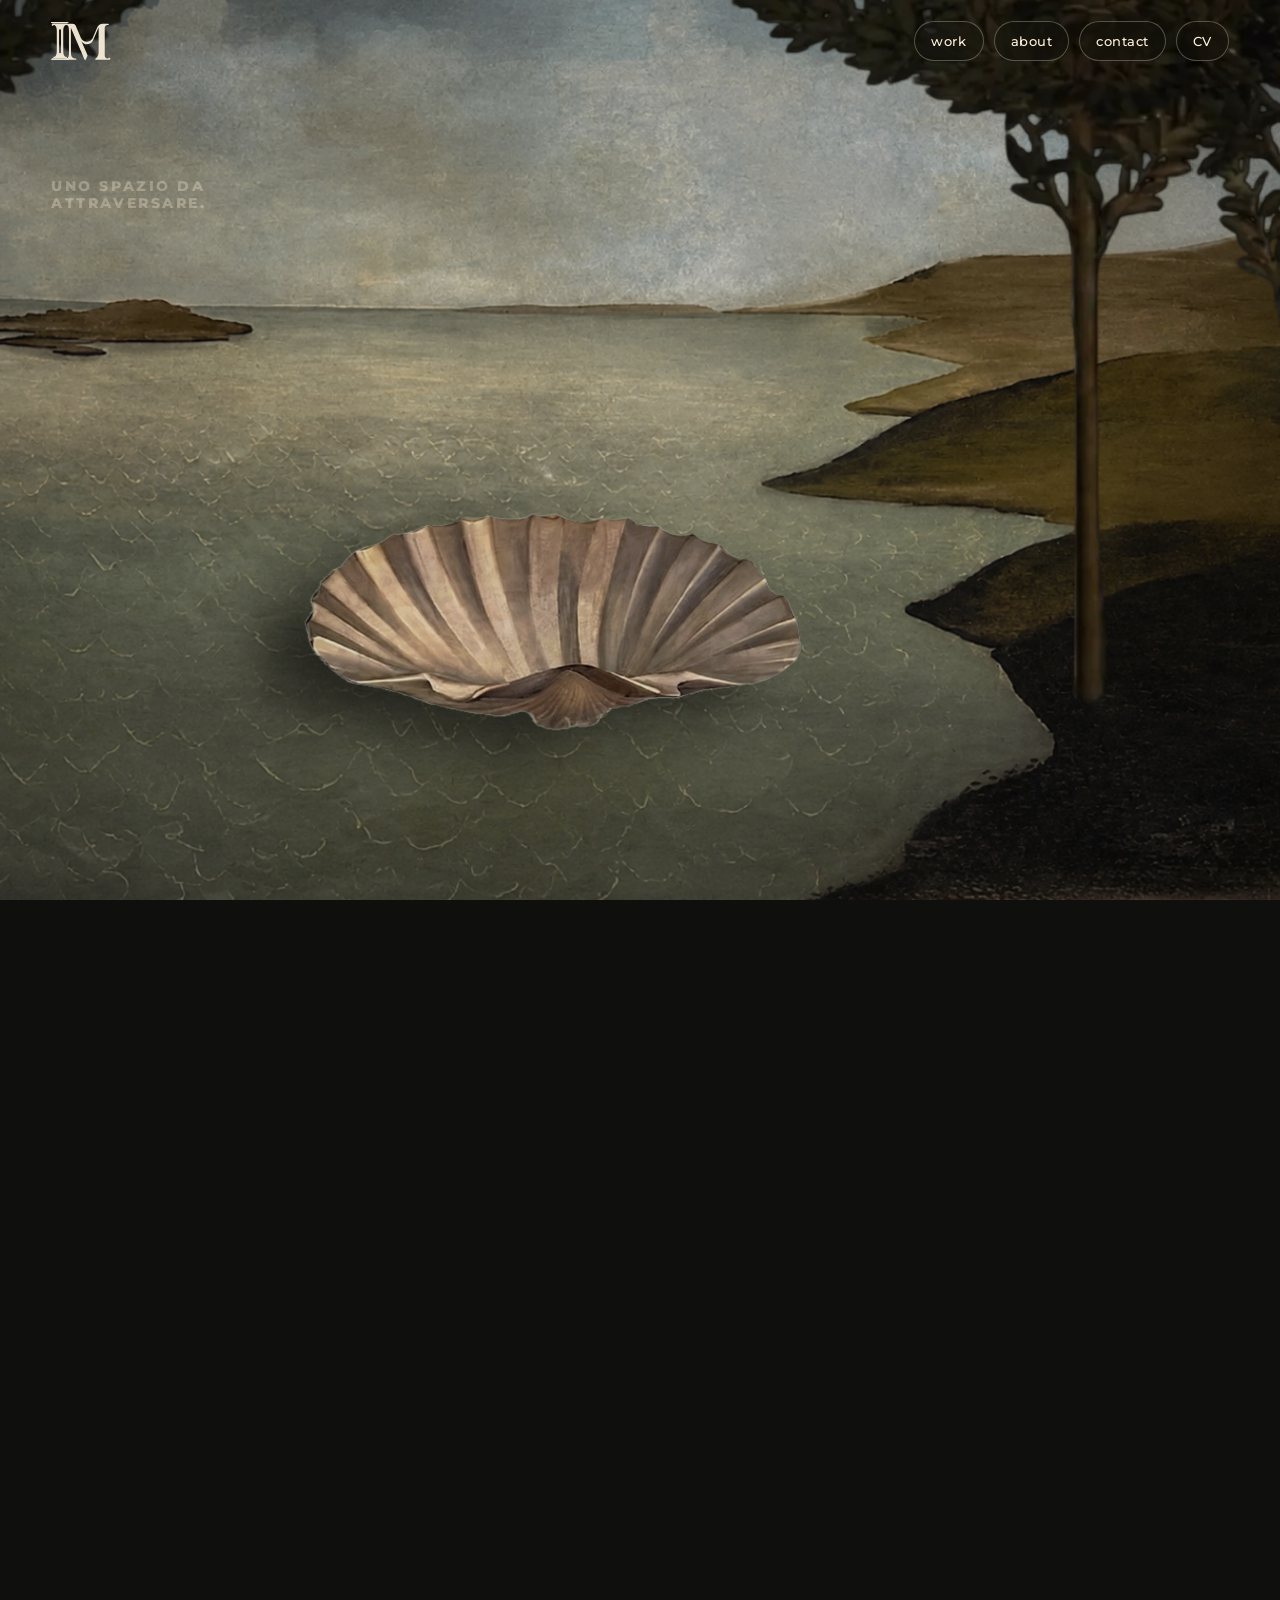
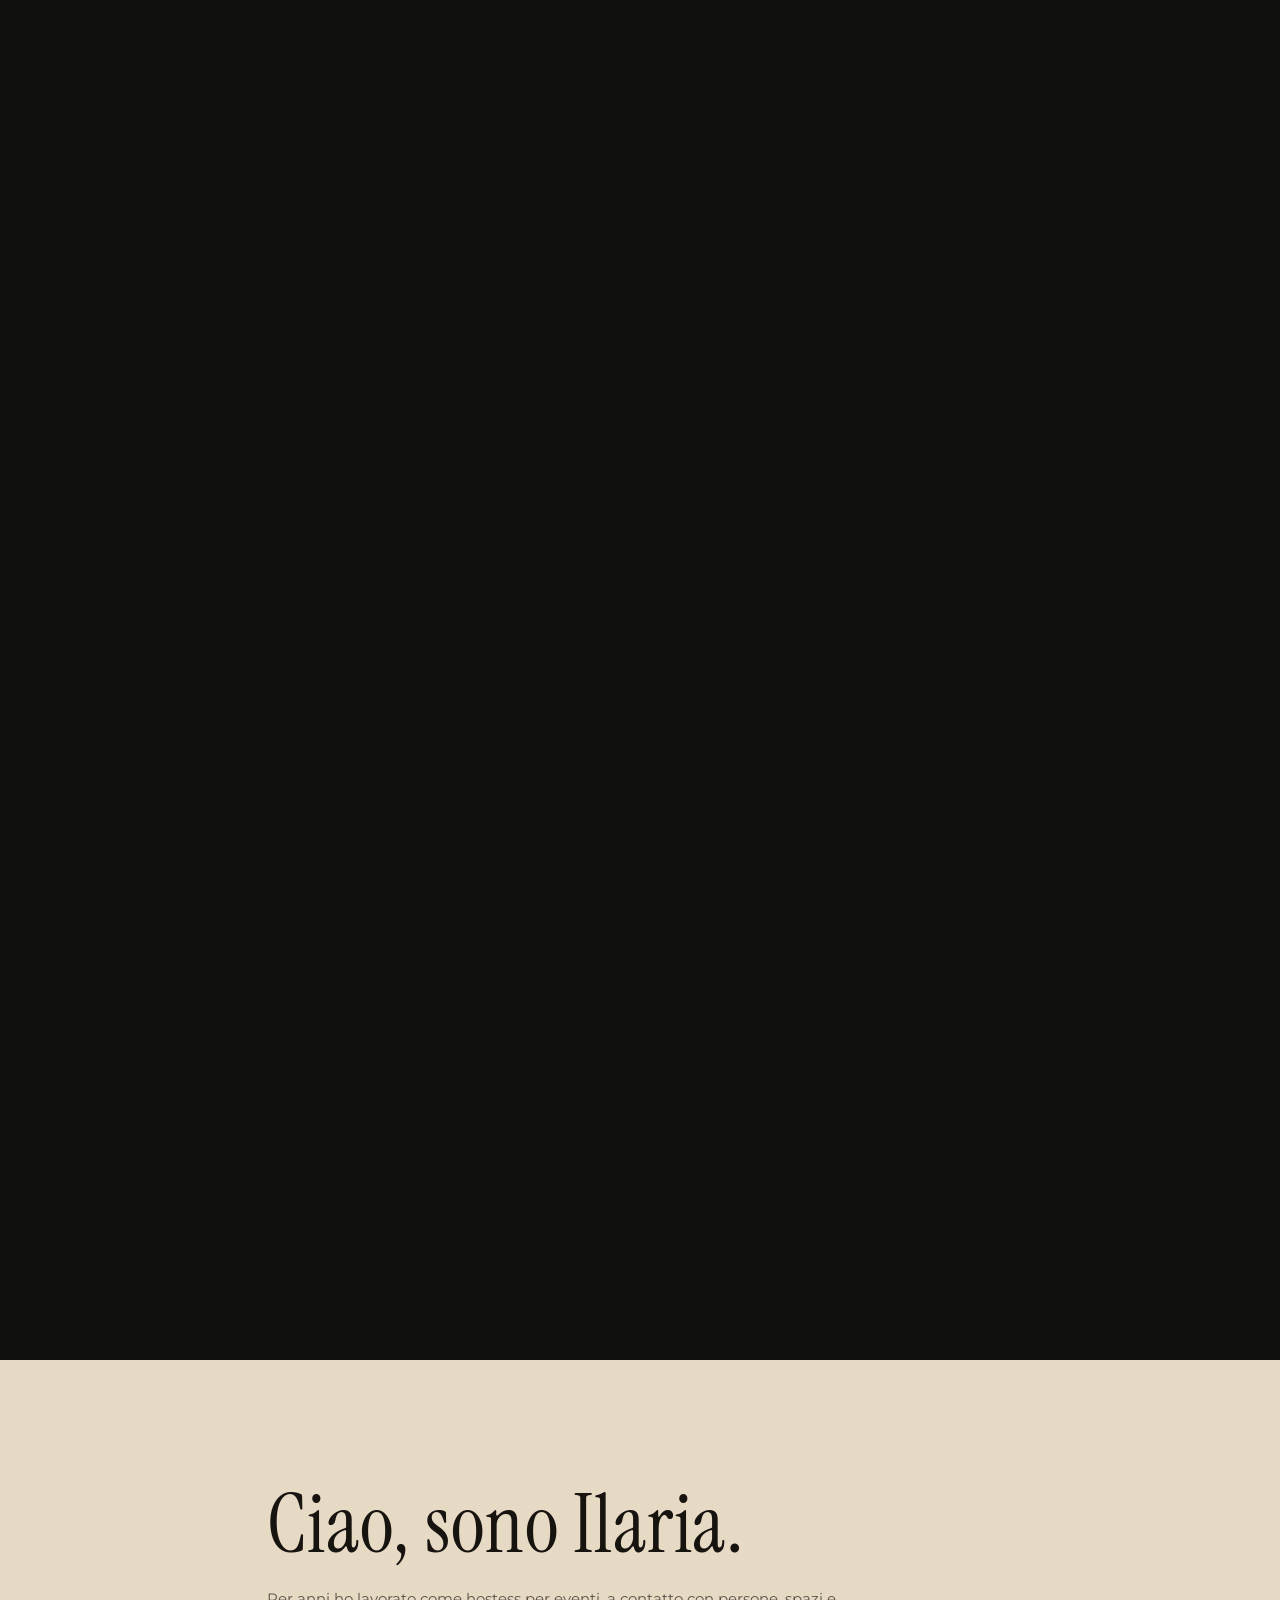
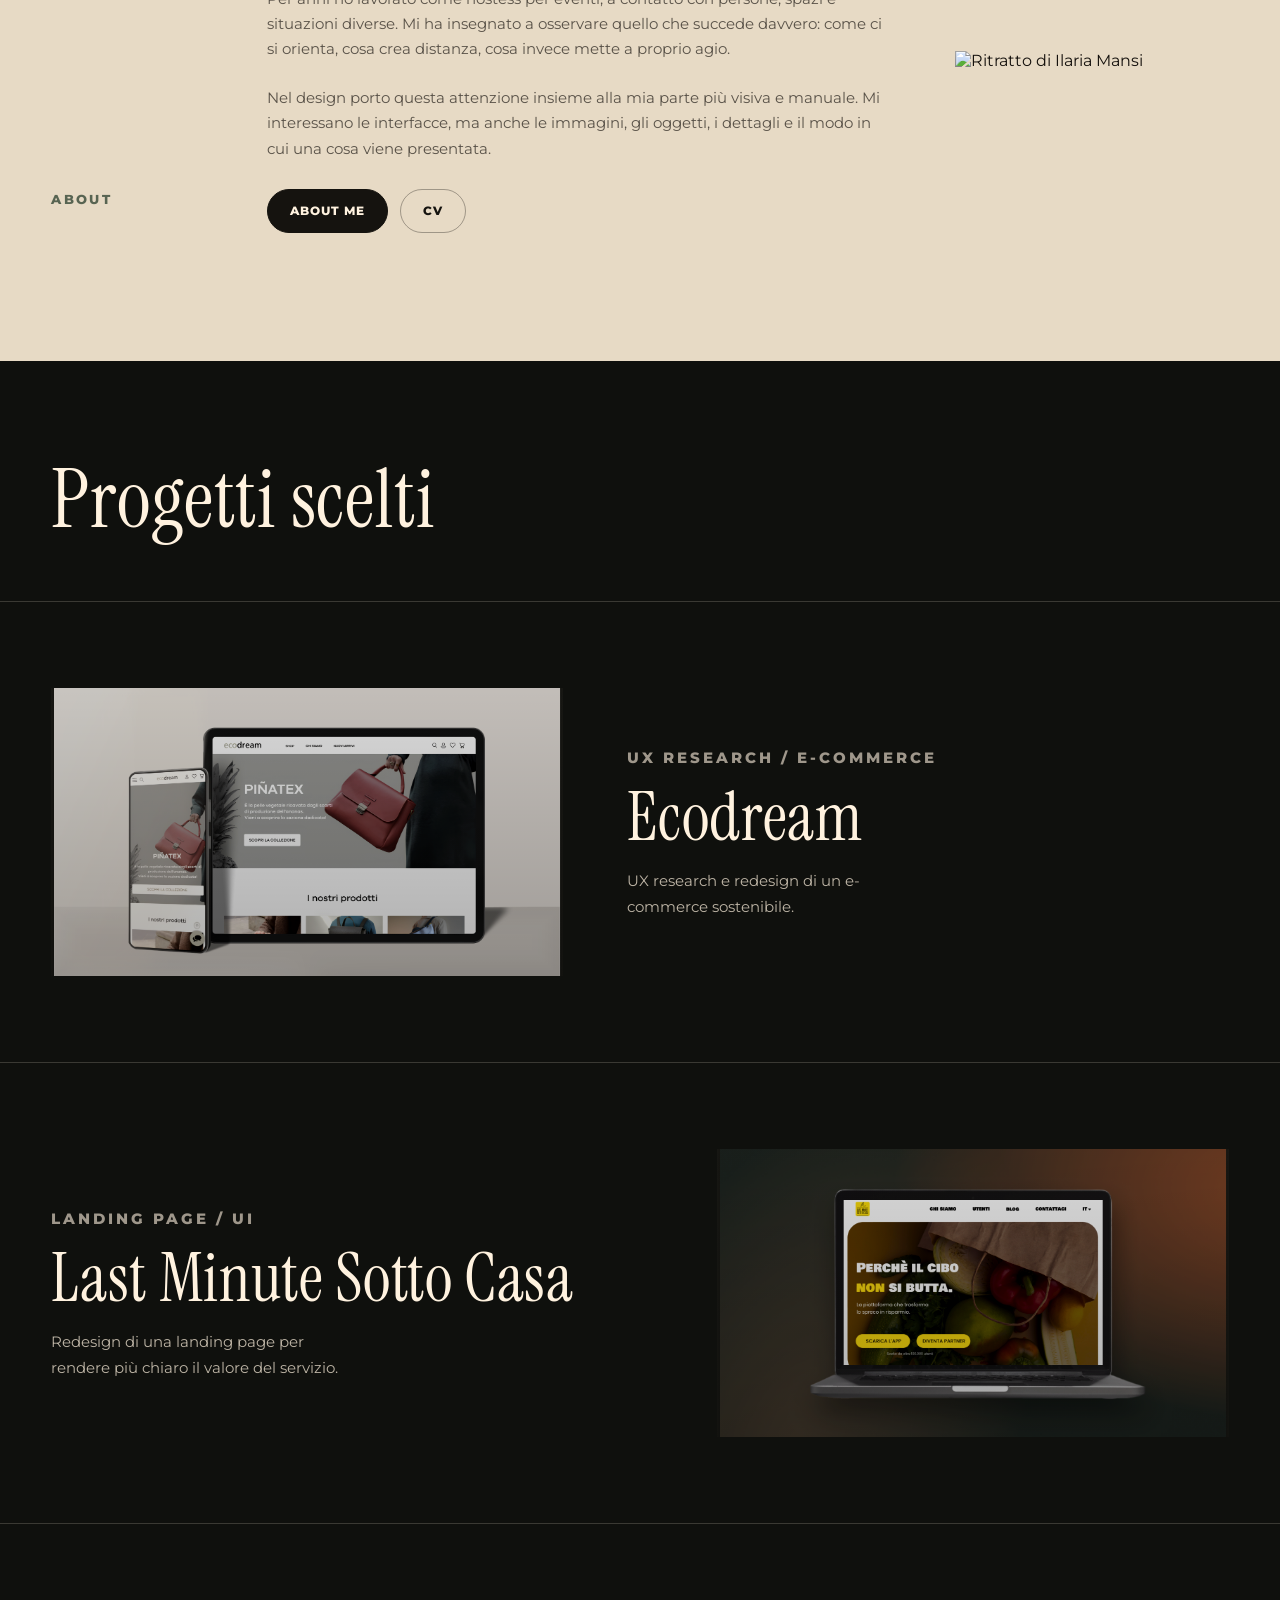
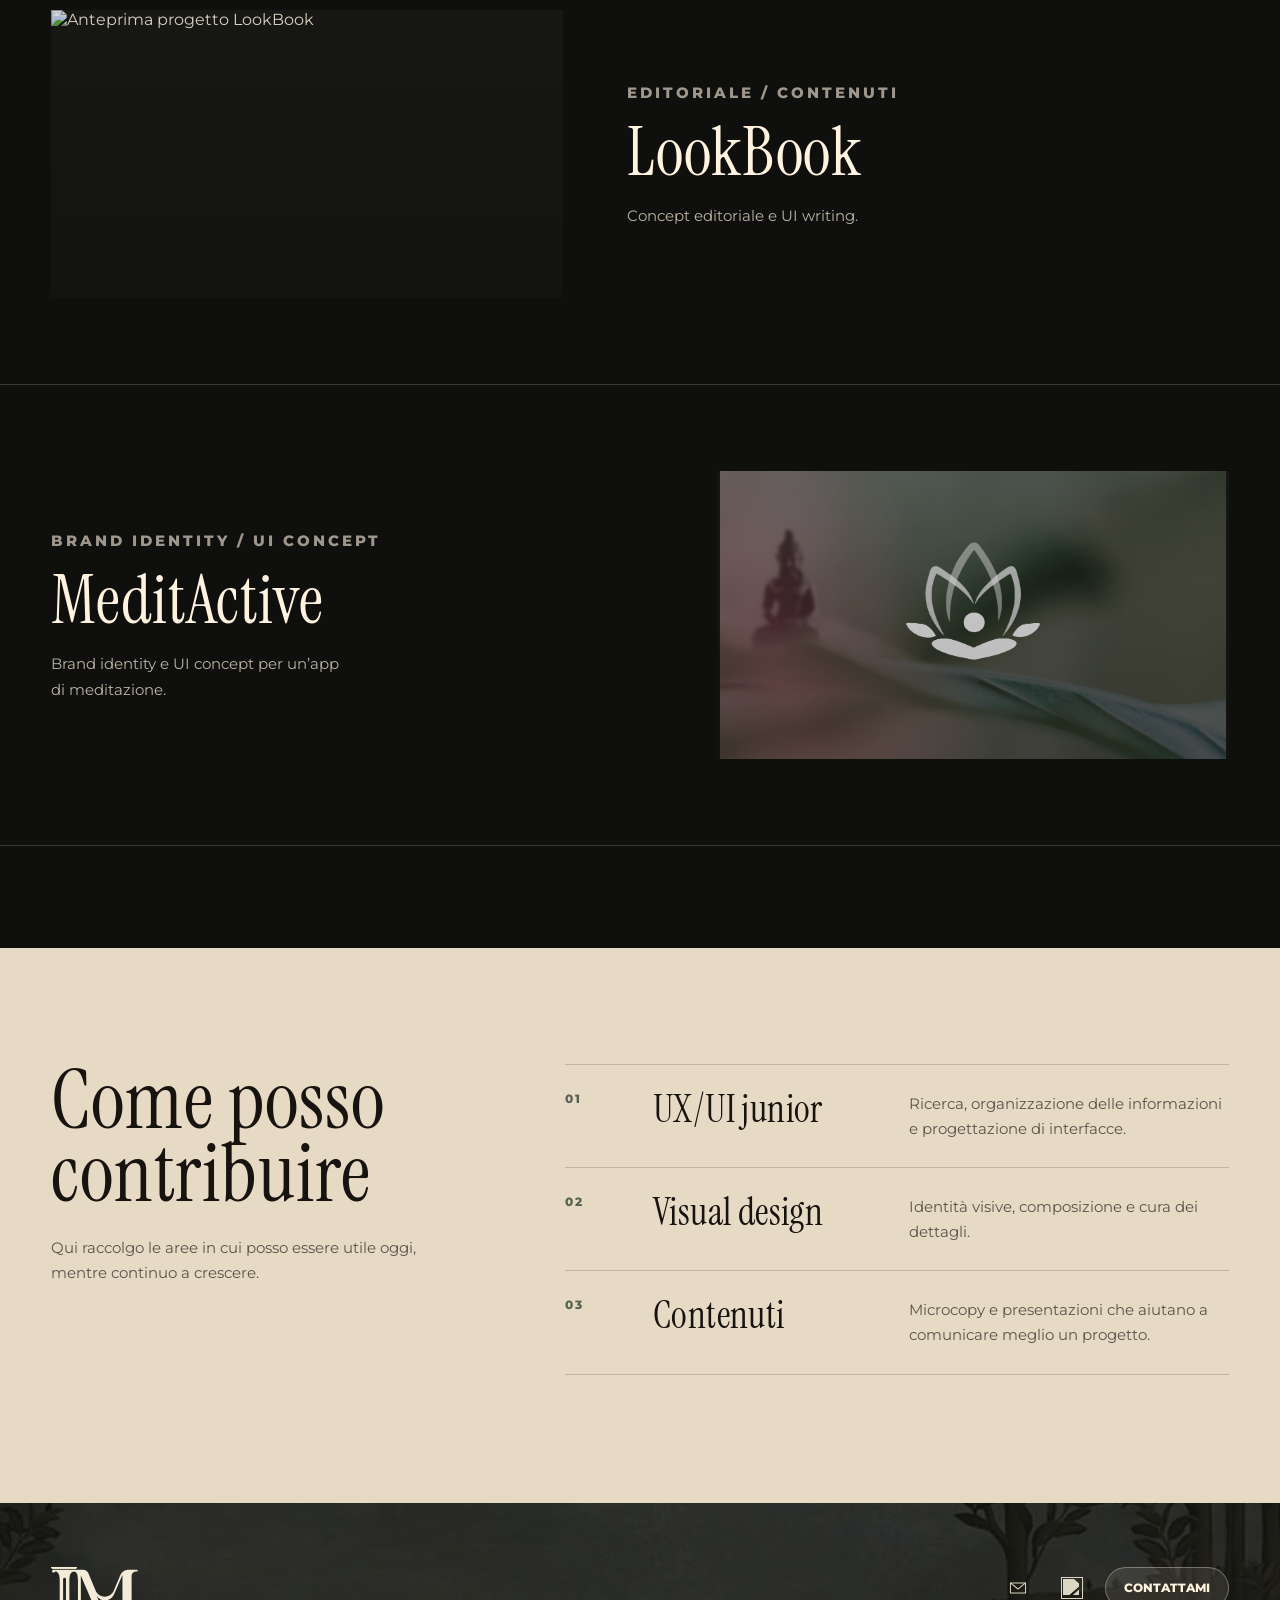
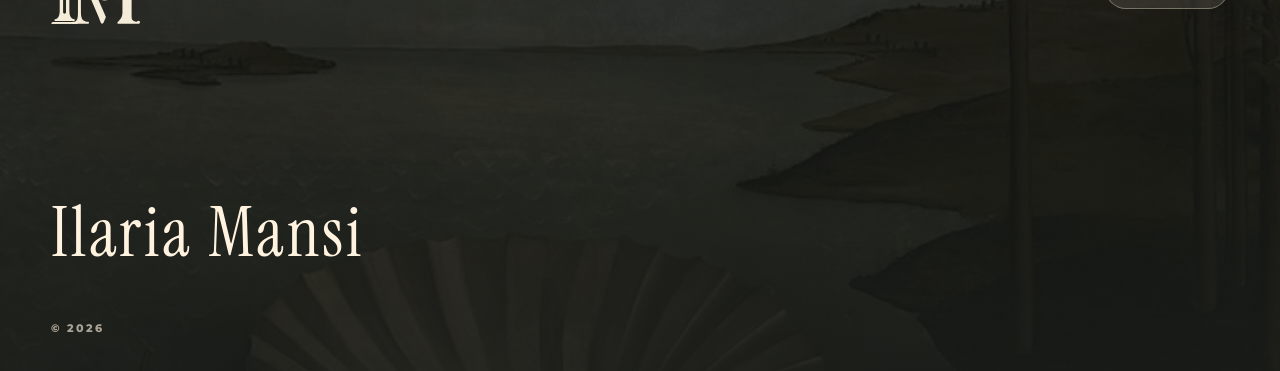
==== commit 3b6dc4c0: "upload portfolio" ====
--- a/index.html
+++ b/index.html
@@ -55,8 +55,8 @@
 
       <div class="artHero__copy">
         
-      <p class="artHero__tagline">Progetto esperienze e interfacce digitali con attenzione ai dettagli.</p>
-      <h1>Junior UX/UI Designer</h1>
+      <p class="artHero__tagline">Brand Identity · UX/UI · Content</p>
+      <h1>Junior Visual & Digital Designer</h1>
       </div>
 
       <div class="artHero__text artHero__text--one"><p>Uno spazio da attraversare.</p></div>
--- a/css/home.css
+++ b/css/home.css
@@ -66,7 +66,7 @@
   --wash-opacity: 0;
 
   position: relative;
-  height: 760vh;
+  height: 760svh;
   contain: layout paint style;
   background: var(--home-dark);
 }
